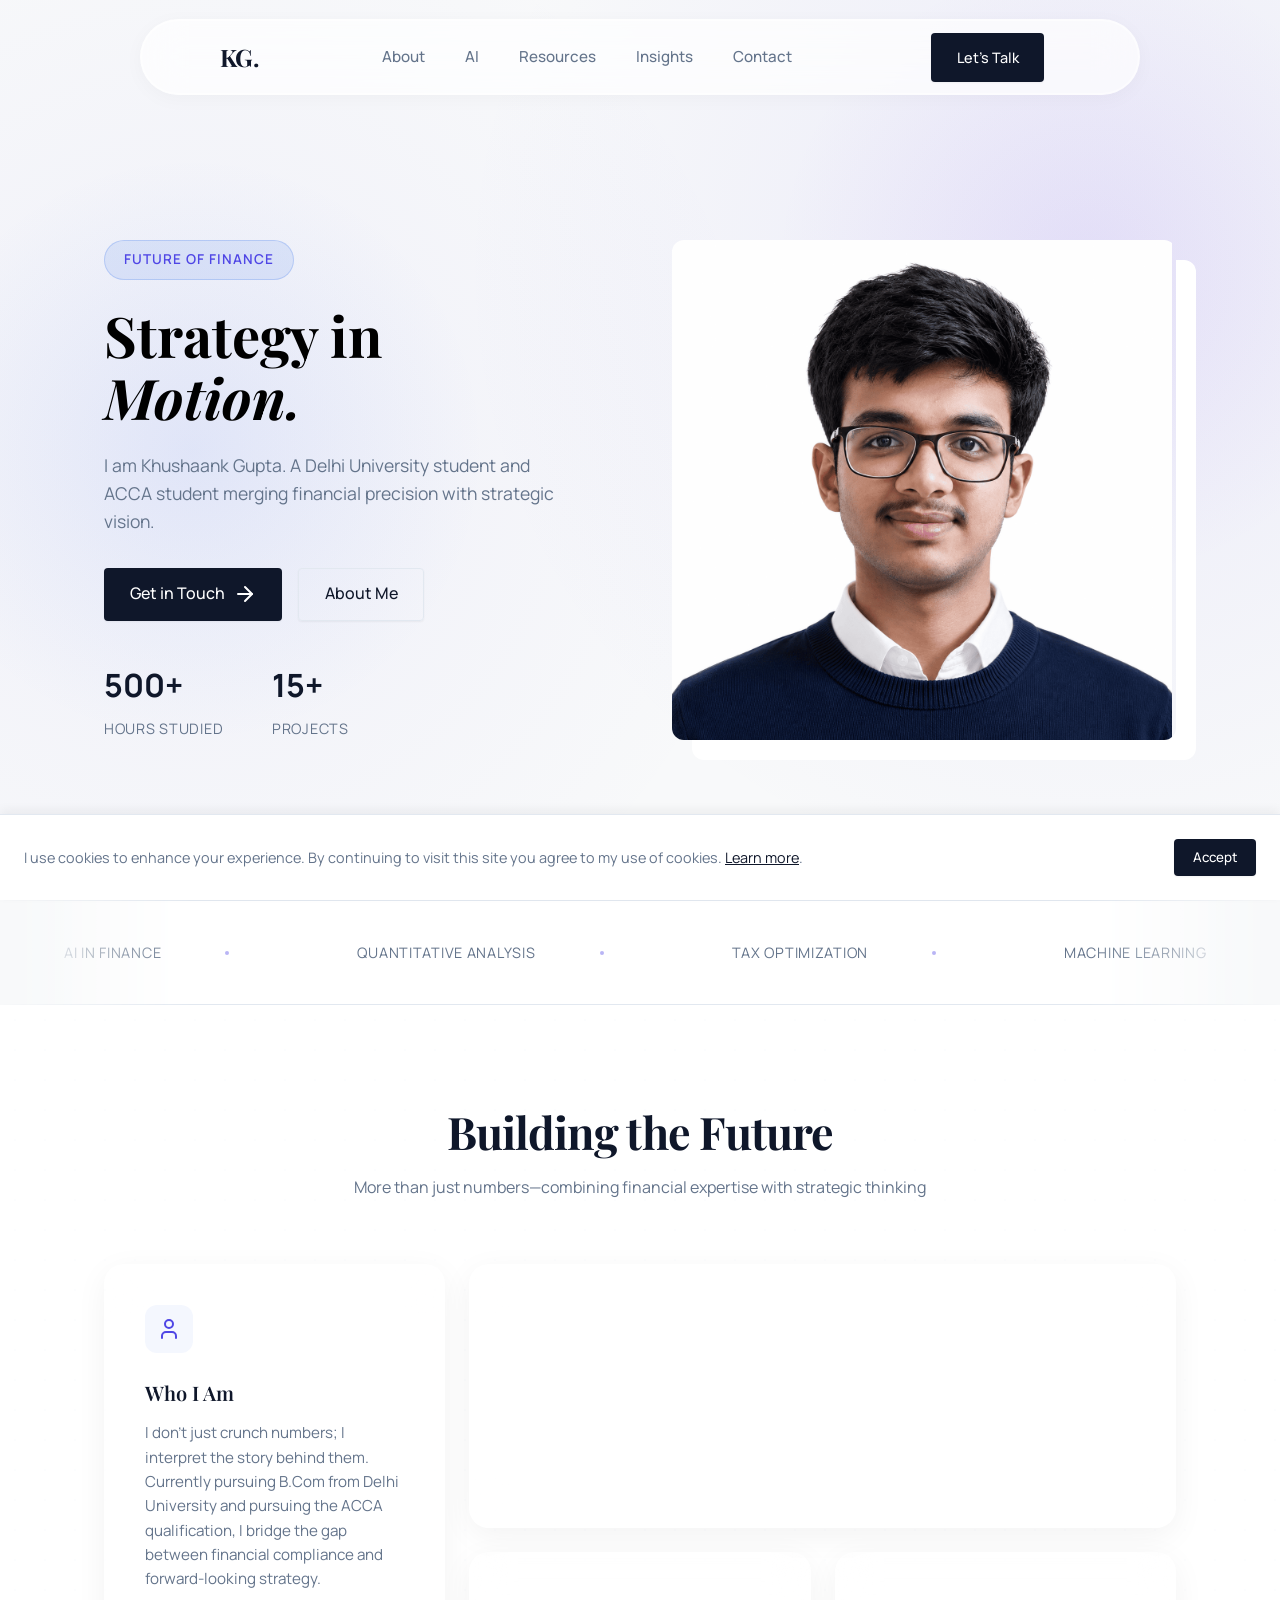
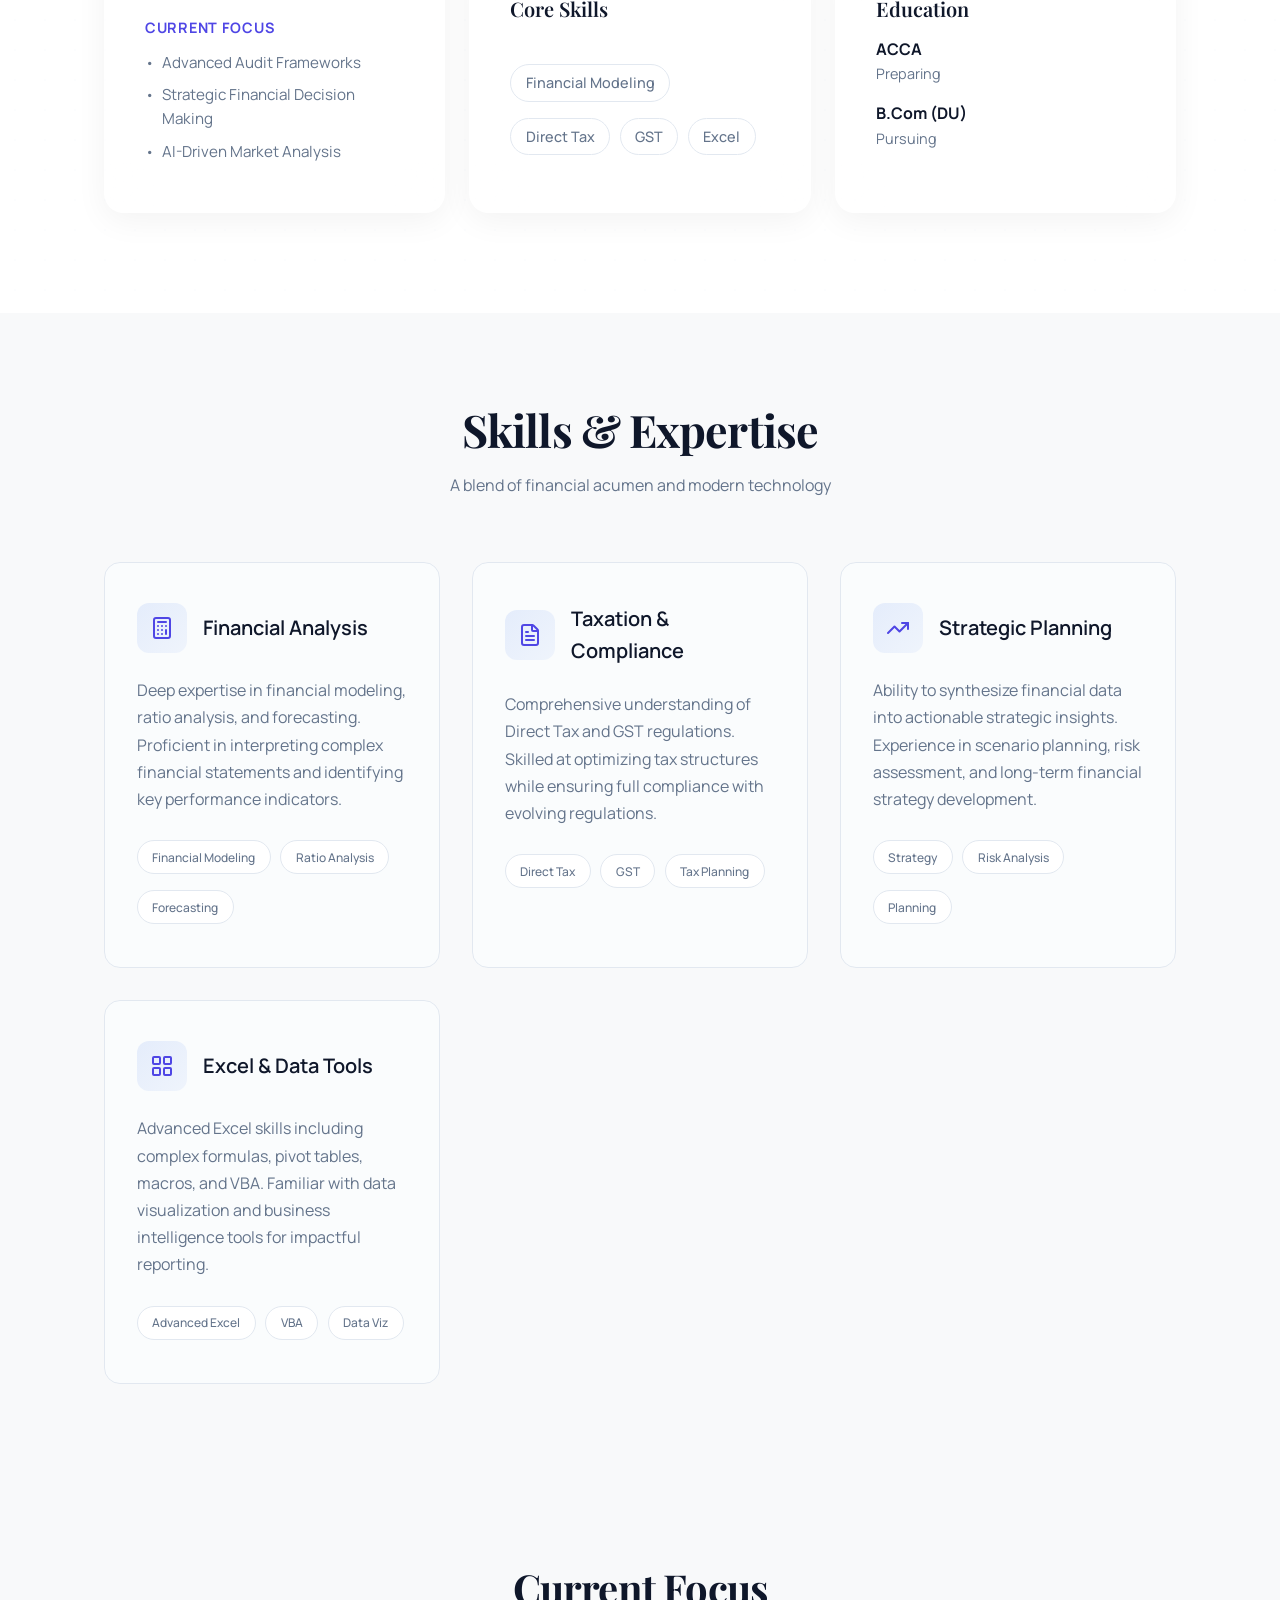
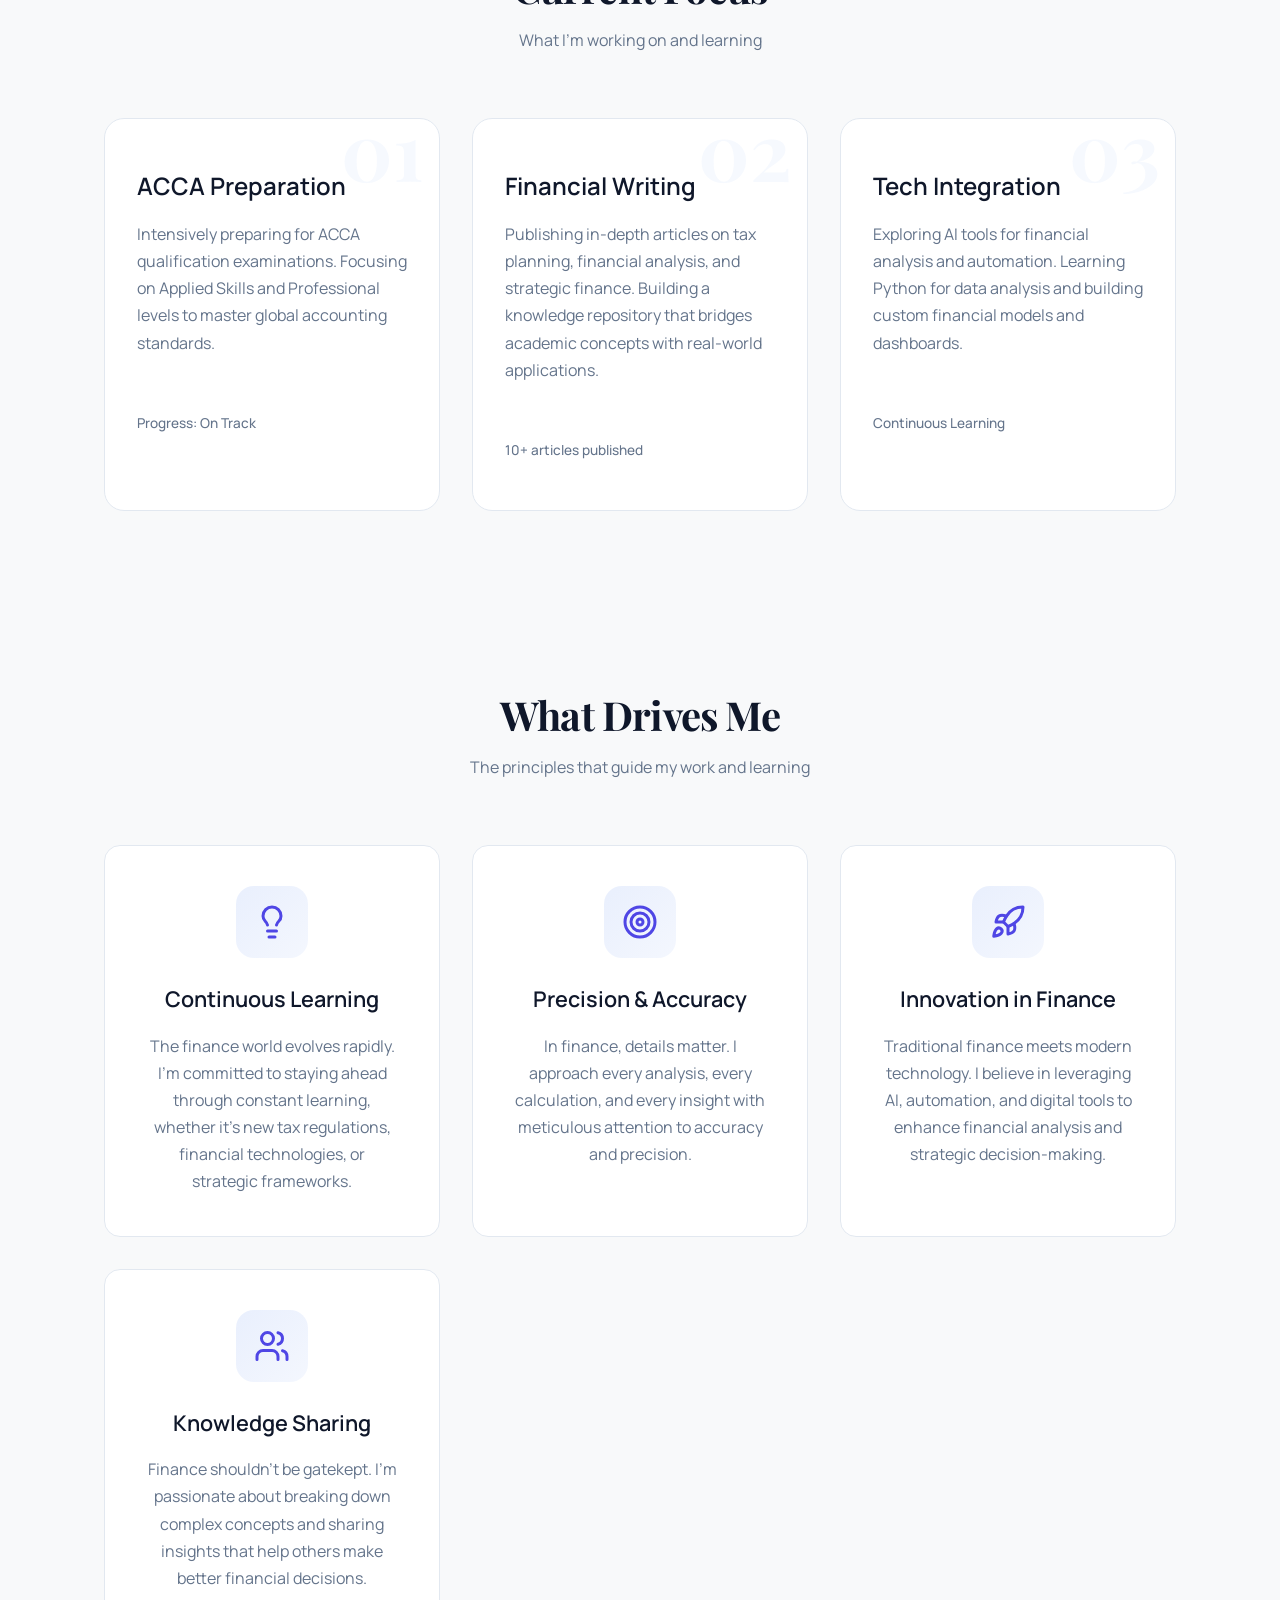
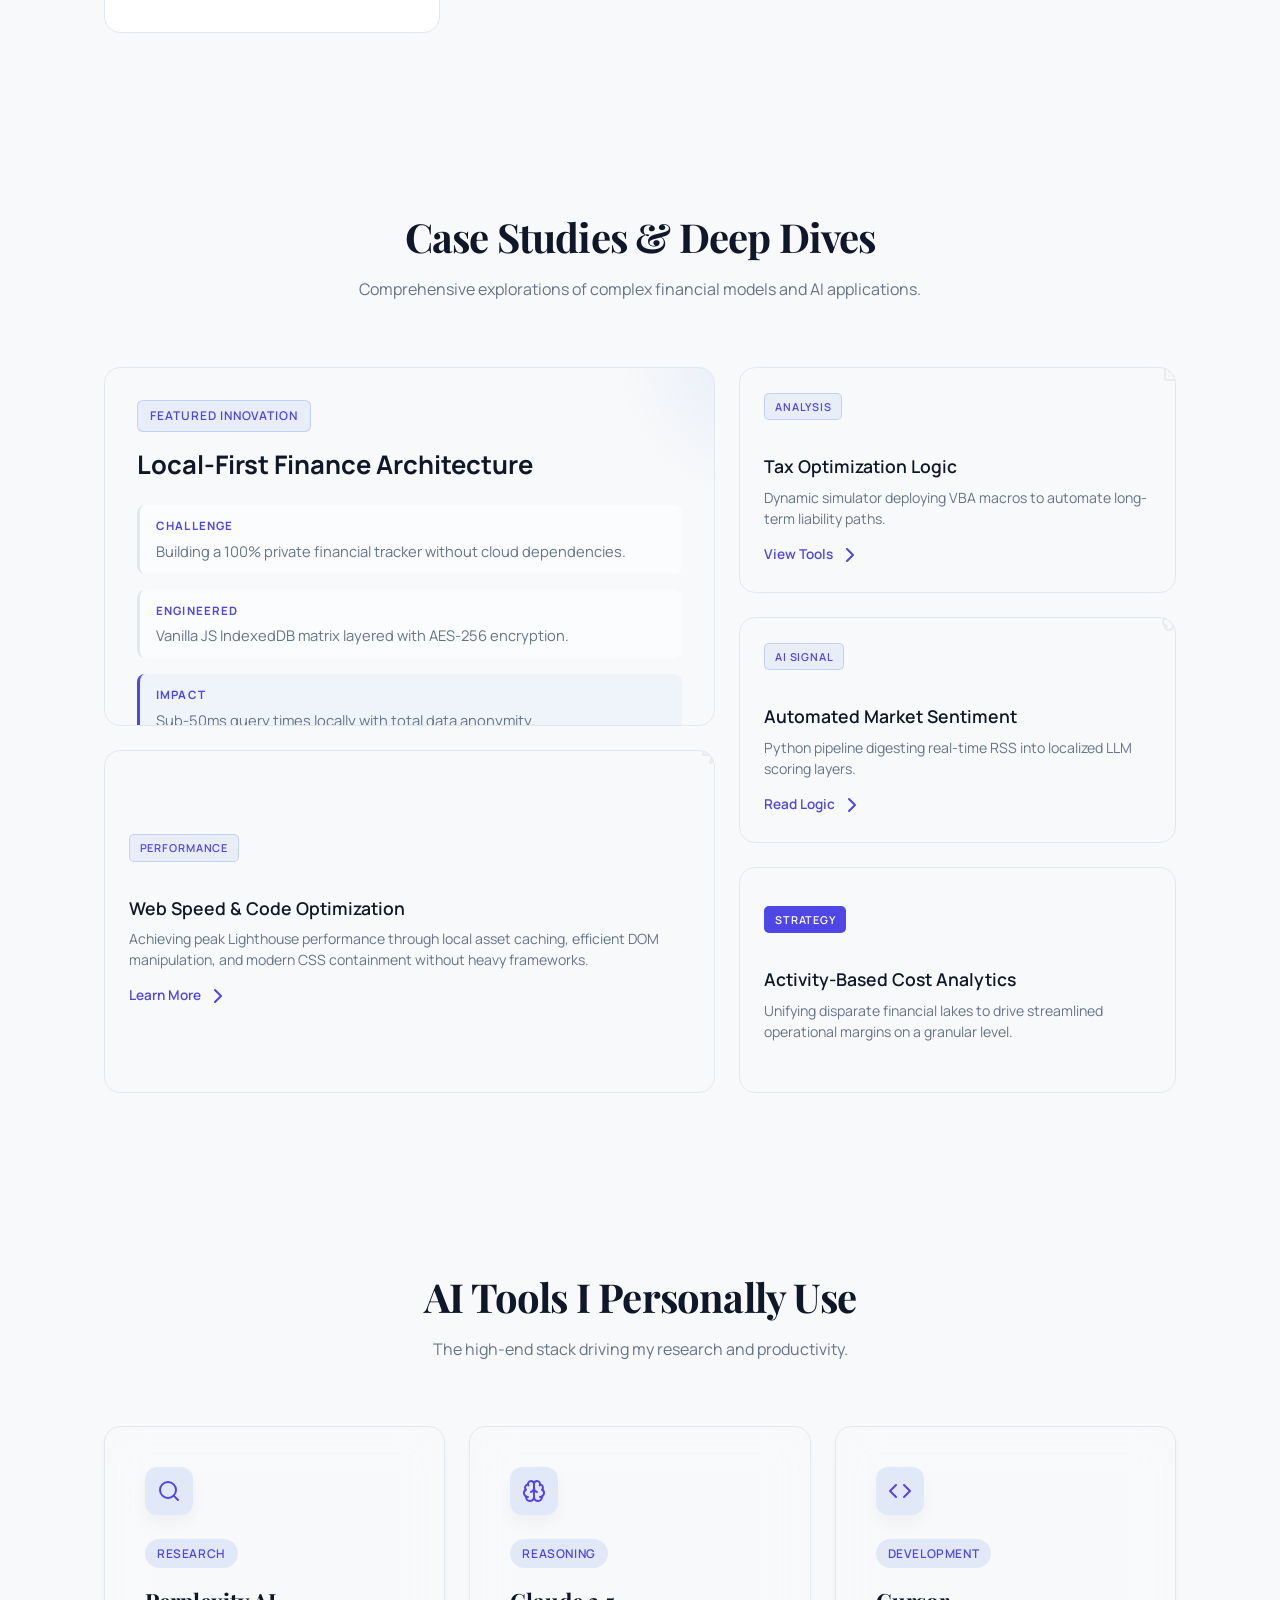
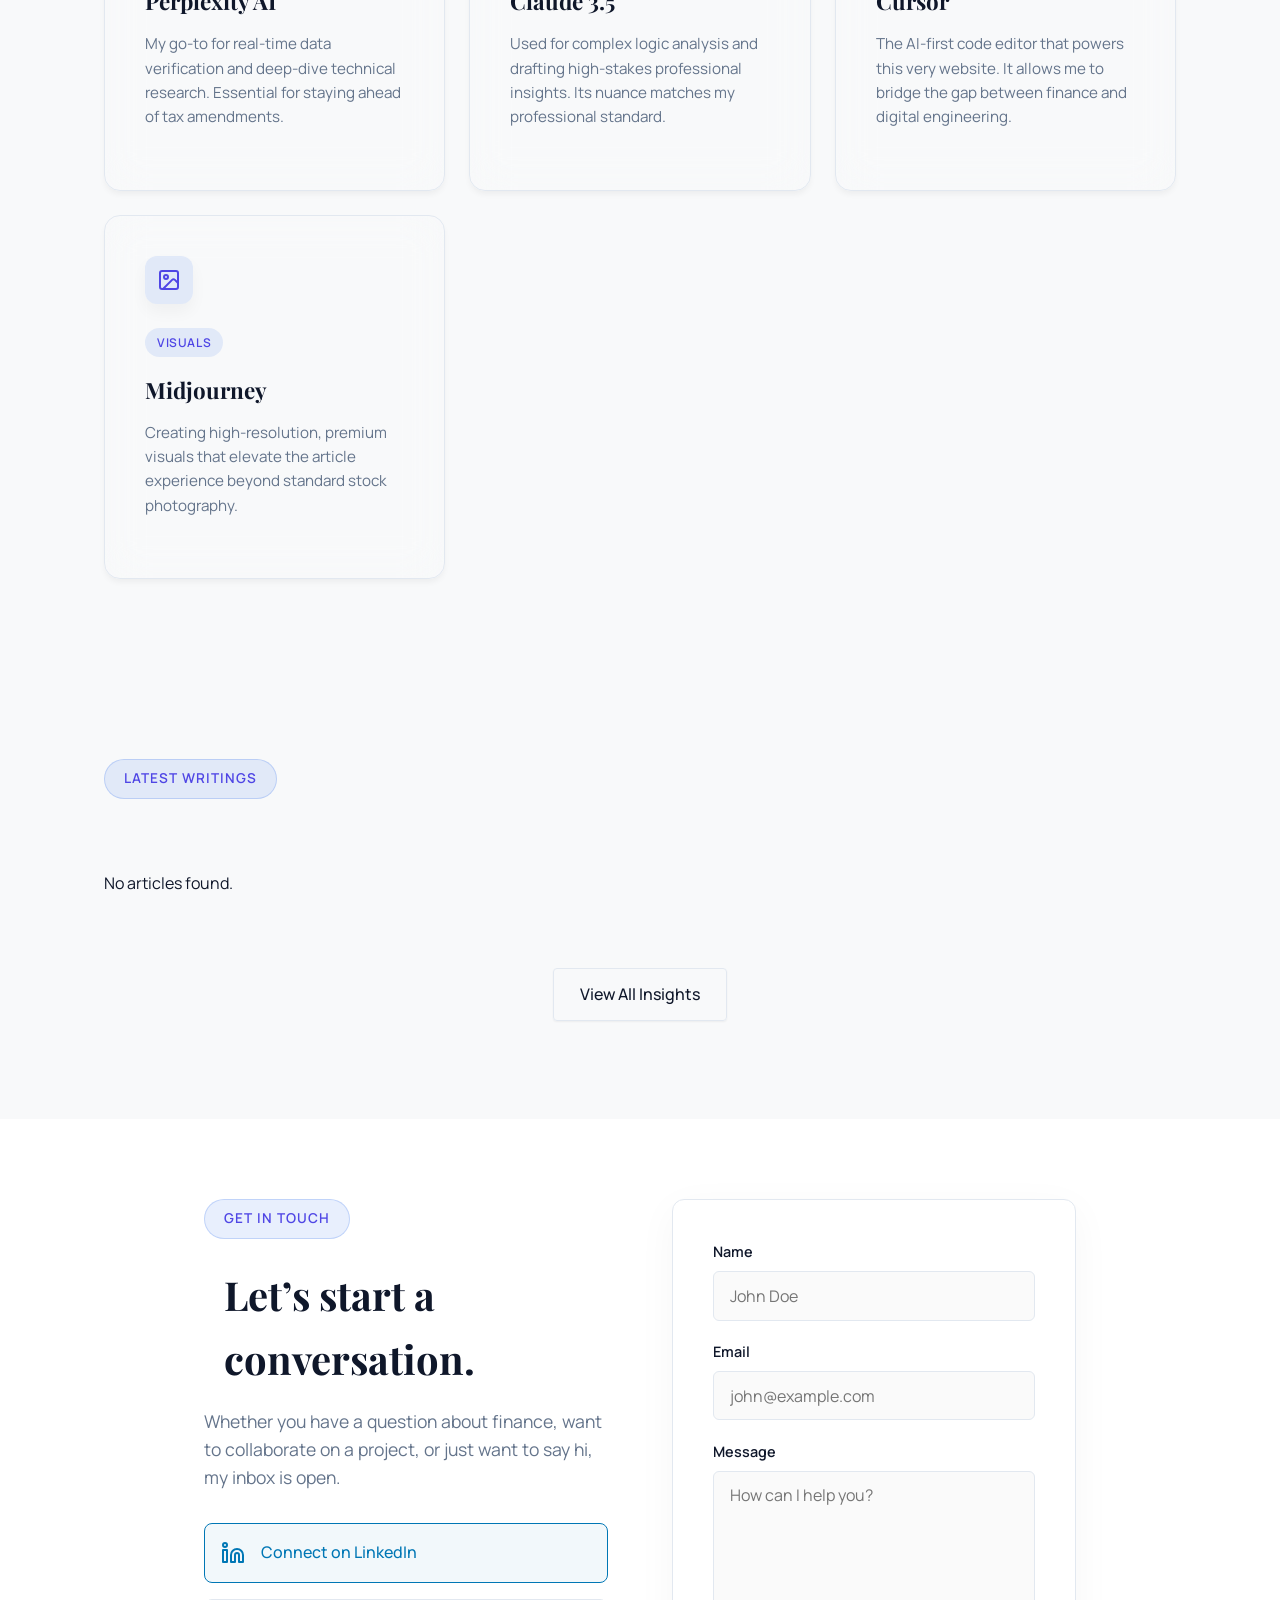
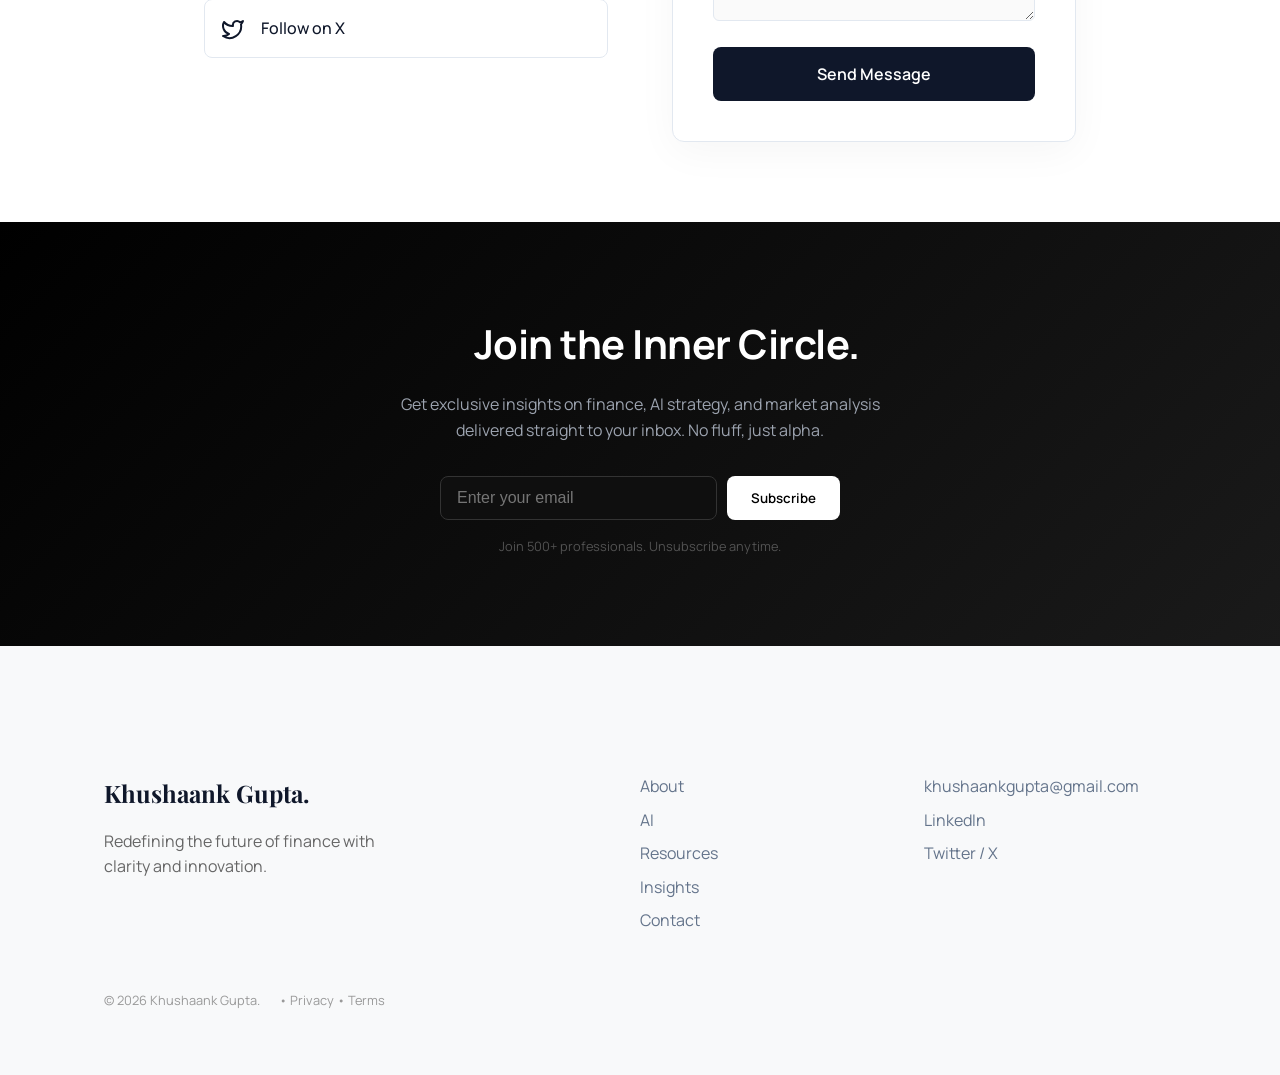
==== index.html @ 4f3d9cc6 "First commit" ====
<!doctype html>
<html lang="en">
  <head>
    <meta charset="UTF-8" />
    <meta name="viewport" content="width=device-width, initial-scale=1.0" />
    <title>Khushaank Gupta — AI, Strategy &amp; Finance</title>
    <link rel="icon" type="image/png" href="/assets/images/favicon.webp" />
    <link rel="apple-touch-icon" href="/assets/images/favicon.webp" />
    <link rel="manifest" href="/manifest.json" />
    <meta name="theme-color" content="#ffffff" />
    <link rel="dns-prefetch" href="https://fonts.googleapis.com" />
    <link rel="dns-prefetch" href="https://fonts.gstatic.com" />
    <link rel="author" href="/humans.txt" />
    <link rel="search" type="application/opensearchdescription+xml" title="Khushaank Gupta" href="/opensearch.xml" />
    <meta
      name="description"
      content="Khushaank Gupta's Portfolio: Merging ACCA expertise with AI &amp; Data Science."
    />
    <meta
      name="keywords"
      content="Khushaank Gupta, ACCA Student, AI in Finance, Python for Finance, Financial Modeling, Quantitative Analysis, Strat Finance"
    />
    <meta name="author" content="Khushaank Gupta" />
    <link rel="canonical" href="https://khushaankgupta.qzz.io/" />
    <link
      rel="alternate"
      type="application/rss+xml"
      title="Khushaank's Pulse - RSS Feed"
      href="https://khushaankgupta.qzz.io/rss.xml"
    />
    <meta name="p:domain_verify" content="6c1418b63fa0224a158dd0edce0d7faf"/>
    <meta property="og:type" content="website" />
    <meta property="og:url" content="https://khushaankgupta.qzz.io/" />
    <meta
      property="og:title"
      content="Khushaank Gupta — AI, Strategy &amp; Finance"
    />
    <meta
      property="og:description"
      content="Khushaank Gupta's Portfolio: Merging ACCA expertise with AI &amp; Data Science."
    />
    <meta
      property="og:image"
      content="https://khushaankgupta.qzz.io/assets/images/hero.webp"
    />
    <meta property="og:site_name" content="Khushaank Gupta" />
    <meta property="og:locale" content="en_US" />

    <meta name="twitter:card" content="summary_large_image" />
    <meta name="twitter:site" content="@Khushaankgupta" />
    <meta name="twitter:creator" content="@Khushaankgupta" />
    <meta name="twitter:url" content="https://khushaankgupta.qzz.io/" />
    <meta
      name="twitter:title"
      content="Khushaank Gupta — AI, Strategy &amp; Finance"
    />
    <meta
      name="twitter:description"
      content="Khushaank Gupta's Portfolio: Merging ACCA expertise with AI &amp; Data Science."
    />
    <meta
      name="twitter:image"
      content="https://khushaankgupta.qzz.io/assets/images/hero.webp"
    />

    <link rel="preconnect" href="https://fonts.googleapis.com" />
    <link rel="preconnect" href="https://fonts.gstatic.com" crossorigin="" />
    <link
      href="https://fonts.googleapis.com/css2?family=Manrope:wght@400;500;600&amp;family=Playfair+Display:ital,wght@0,600;1,600&amp;display=swap"
      rel="stylesheet"
    />
    <link rel="stylesheet" href="assets/css/style.css?v=5" />
    <script src="/assets/js/lucide.min.js" defer></script>
    <script src="/assets/js/supabase.min.js" defer></script>
    <script type="application/ld+json">
      [
        {
          "@context": "https://schema.org",
          "@type": "WebSite",
          "name": "Khushaank Gupta Portfolio",
          "url": "https://khushaankgupta.qzz.io/",
          "potentialAction": {
            "@type": "SearchAction",
            "target": "https://khushaankgupta.qzz.io/blog?q={search_term_string}",
            "query-input": "required name=search_term_string"
          }
        },
        {
          "@context": "https://schema.org",
          "@type": "Person",
          "name": "Khushaank Gupta",
          "url": "https://khushaankgupta.qzz.io",
          "image": "https://khushaankgupta.qzz.io/assets/images/hero.webp",
          "jobTitle": "ACCA Student & Finance Student",
          "alumniOf": {
            "@type": "CollegeOrUniversity",
            "name": "Delhi University"
          },
          "description": "A Delhi University student and ACCA student merging financial precision with strategic vision.",
          "email": "khushaankgupta@gmail.com",
          "sameAs": [
            "https://www.linkedin.com/in/khushaank",
            "https://x.com/Khushaankgupta"
          ],
          "knowsAbout": [
            "Finance",
            "Accounting",
            "Artificial Intelligence",
            "Strategic Planning",
            "Data Analysis",
            "Taxation"
          ]
        }
      ]
    </script>
    <script type="application/ld+json">
      {
        "@context": "https://schema.org",
        "@type": "SiteNavigationElement",
        "name": ["About", "AI & Quantitative Finance", "Resources", "Insights", "Contact"],
        "url": [
          "https://khushaankgupta.qzz.io/#about",
          "https://khushaankgupta.qzz.io/ai",
          "https://khushaankgupta.qzz.io/resources",
          "https://khushaankgupta.qzz.io/blog",
          "https://khushaankgupta.qzz.io/contact"
        ]
      }
    </script>

    <meta name="robots" content="index, follow, max-image-preview:large, max-snippet:-1, max-video-preview:-1" />
  </head>
  <body>
    <div class="preloader" aria-hidden="true">
      <div class="loader-bar"></div>
    </div>
    <header class="navbar" role="banner">
      <div class="container nav-container">
        <a href="/" class="brand">KG.</a>
        <nav>
          <ul class="nav-links">
            <li><a href="#about" class="nav-link" aria-current="page">About</a></li>
            <li><a href="/ai" class="nav-link">AI</a></li>
            <li><a href="/resources" class="nav-link">Resources</a></li>
            <li><a href="/blog" class="nav-link">Insights</a></li>
            <li><a href="/contact" class="nav-link">Contact</a></li>
          </ul>
        </nav>
        <div class="nav-cta-wrapper">
          <a href="/contact" class="btn nav-cta-btn">Let's Talk</a>
        </div>
        <div class="row mobile-toggle">
          <input type="checkbox" id="hamburger" aria-label="Toggle Navigation Menu" />
          <label for="hamburger" class="hamburger" aria-hidden="true">
            <span class="line"></span>
            <span class="line"></span>
            <span class="line"></span>
          </label>
        </div>
      </div>
    </header>

    <div class="mobile-menu">
      <a href="#about" class="mobile-link">About</a>
      <a href="/ai" class="mobile-link">AI</a>

      <a href="/resources" class="mobile-link">Resources</a>
      <a href="/blog" class="mobile-link">Insights</a>
      <a href="/contact" class="mobile-link">Contact</a>
      <a href="/contact" class="btn mobile-cta">Let's Talk</a>
    </div>

    <main id="main-content" role="main">
      <section class="hero container">
        <div class="hero-grid">
          <div class="hero-content fade-in">
            <span class="badge">Future of Finance</span>
            <h1>Strategy in <br /><em>Motion.</em></h1>
            <p>
              I am Khushaank Gupta. A Delhi University student and ACCA student
              merging financial precision with strategic vision.
            </p>
            <div class="hero-actions">
              <a href="#new-contact" class="btn"
                >Get in Touch <i data-lucide="arrow-right" size="16"></i
              ></a>
              <a href="#about" class="btn btn-outline">About Me</a>
            </div>

            <div class="ai-stats-bar ai-hero-stats">
              <div class="ai-stat">
                <strong>500+</strong>
                <span>Hours Studied</span>
              </div>
              <div class="ai-stat">
                <strong>15+</strong>
                <span>Projects</span>
              </div>
            </div>
          </div>
          <div class="hero-img-box fade-in">
            <img
              src="assets/images/hero.webp"
              alt="Khushaank Gupta - Financial Analyst and ACCA Student"
              width="500"
              fetchpriority="high"
            />
          </div>
        </div>
      </section>

      <div class="marquee-wrapper">
        <div class="marquee-content">
          <span class="marquee-item">AI IN FINANCE</span>
          <span class="marquee-item">QUANTITATIVE ANALYSIS</span>
          <span class="marquee-item">TAX OPTIMIZATION</span>
          <span class="marquee-item">MACHINE LEARNING</span>
          <span class="marquee-item">STRATEGIC AUDIT</span>
          <span class="marquee-item">PREDICTIVE MODELING</span>
          <span class="marquee-item">FINANCIAL AUTOMATION</span>
          <span class="marquee-item">ALGORITHMIC TRADING</span>
          <span class="marquee-item">NEURAL NETWORKS</span>
          <span class="marquee-item">BUSINESS INTELLIGENCE</span>
          <span class="marquee-item">DERIVATIVES TRADING</span>
          <span class="marquee-item">CORPORATE GOVERNANCE</span>

          <span class="marquee-item">AI IN FINANCE</span>
          <span class="marquee-item">QUANTITATIVE ANALYSIS</span>
          <span class="marquee-item">TAX OPTIMIZATION</span>
          <span class="marquee-item">MACHINE LEARNING</span>
          <span class="marquee-item">STRATEGIC AUDIT</span>
          <span class="marquee-item">PREDICTIVE MODELING</span>
          <span class="marquee-item">FINANCIAL AUTOMATION</span>
          <span class="marquee-item">ALGORITHMIC TRADING</span>
          <span class="marquee-item">NEURAL NETWORKS</span>
          <span class="marquee-item">BUSINESS INTELLIGENCE</span>
          <span class="marquee-item">DERIVATIVES TRADING</span>
          <span class="marquee-item">CORPORATE GOVERNANCE</span>
        </div>
      </div>

      <section id="about" class="section-padding grid-section">
        <div class="container">
          <header class="section-header">
            <h2 class="section-title center-title">Building the Future</h2>
            <p class="section-subtitle">
              More than just numbers—combining financial expertise with
              strategic thinking
            </p>
          </header>

          <div class="bento-grid">
            <div class="bento-card tall fade-in">
              <div class="bento-icon"><i data-lucide="user"></i></div>
              <h3>Who I Am</h3>
              <div class="bento-content">
                <p>
                  I don't just crunch numbers; I interpret the story behind
                  them. Currently pursuing B.Com from Delhi University and
                  pursuing the ACCA qualification, I bridge the gap
                  between financial compliance and forward-looking strategy.
                </p>
                <div class="bento-focus">
                  <h4 class="bento-focus-title">Current Focus</h4>
                  <ul class="bento-focus-list">
                    <li class="bento-focus-item">
                      <span class="bento-focus-bullet">•</span>
                      Advanced Audit Frameworks
                    </li>
                    <li class="bento-focus-item">
                      <span class="bento-focus-bullet">•</span>
                      Strategic Financial Decision Making
                    </li>
                    <li class="bento-focus-item">
                      <span class="bento-focus-bullet">•</span>
                      AI-Driven Market Analysis
                    </li>
                  </ul>
                </div>
              </div>
            </div>

            <div class="bento-card wide video-card fade-in">
              <iframe
                width="100%"
                height="100%"
                src="https://www.youtube-nocookie.com/embed/rknci1EPus8?si=QKhI5XzGSlrRk8vS&dnt=1"
                title="Khushaank Gupta - Professional Introduction and Vision"
                frameborder="0"
                allow="
                  accelerometer;
                  autoplay;
                  clipboard-write;
                  encrypted-media;
                  gyroscope;
                  picture-in-picture;
                  web-share;
                "
                referrerpolicy="strict-origin-when-cross-origin"
                loading="lazy"
                allowfullscreen=""
                class="video-iframe"
              ></iframe>
            </div>

            <div class="bento-card fade-in">
              <h3>Core Skills</h3>
              <div class="skill-tags">
                <span class="skill-tag">Financial Modeling</span>
                <span class="skill-tag">Direct Tax</span>
                <span class="skill-tag">GST</span>
                <span class="skill-tag">Excel</span>
              </div>
            </div>

            <div class="bento-card fade-in">
              <h3>Education</h3>
              <div class="education-block">
                <strong>ACCA</strong>
                <div class="education-status">Preparing</div>
              </div>
              <div>
                <strong>B.Com (DU)</strong>
                <div class="education-status">Pursuing</div>
              </div>
            </div>
          </div>
        </div>
      </section>

      <section class="section-padding container">
        <header class="section-header">
          <h2 class="section-title center-title">Skills &amp; Expertise</h2>
          <p class="section-subtitle">
            A blend of financial acumen and modern technology
          </p>
        </header>

        <div class="skills-grid">
          <div class="skill-card fade-in">
            <div class="skill-card-header">
              <div class="skill-icon">
                <i data-lucide="calculator"></i>
              </div>
              <h3>Financial Analysis</h3>
            </div>
            <p>
              Deep expertise in financial modeling, ratio analysis, and
              forecasting. Proficient in interpreting complex financial
              statements and identifying key performance indicators.
            </p>
            <div class="skill-tags">
              <span class="skill-tag">Financial Modeling</span>
              <span class="skill-tag">Ratio Analysis</span>
              <span class="skill-tag">Forecasting</span>
            </div>
          </div>

          <div class="skill-card fade-in">
            <div class="skill-card-header">
              <div class="skill-icon">
                <i data-lucide="file-text"></i>
              </div>
              <h3>Taxation &amp; Compliance</h3>
            </div>
            <p>
              Comprehensive understanding of Direct Tax and GST regulations.
              Skilled at optimizing tax structures while ensuring full
              compliance with evolving regulations.
            </p>
            <div class="skill-tags">
              <span class="skill-tag">Direct Tax</span>
              <span class="skill-tag">GST</span>
              <span class="skill-tag">Tax Planning</span>
            </div>
          </div>

          <div class="skill-card fade-in">
            <div class="skill-card-header">
              <div class="skill-icon">
                <i data-lucide="trending-up"></i>
              </div>
              <h3>Strategic Planning</h3>
            </div>
            <p>
              Ability to synthesize financial data into actionable strategic
              insights. Experience in scenario planning, risk assessment, and
              long-term financial strategy development.
            </p>
            <div class="skill-tags">
              <span class="skill-tag">Strategy</span>
              <span class="skill-tag">Risk Analysis</span>
              <span class="skill-tag">Planning</span>
            </div>
          </div>

          <div class="skill-card fade-in">
            <div class="skill-card-header">
              <div class="skill-icon">
                <i data-lucide="layout-grid"></i>
              </div>
              <h3>Excel &amp; Data Tools</h3>
            </div>
            <p>
              Advanced Excel skills including complex formulas, pivot tables,
              macros, and VBA. Familiar with data visualization and business
              intelligence tools for impactful reporting.
            </p>
            <div class="skill-tags">
              <span class="skill-tag">Advanced Excel</span>
              <span class="skill-tag">VBA</span>
              <span class="skill-tag">Data Viz</span>
            </div>
          </div>
        </div>
      </section>

      <section class="section-padding">
        <div class="container">
          <div class="theme-center-margin-1">
            <h2 class="section-title theme-margin-2">Current Focus</h2>
            <p class="theme-w-muted-3">What I'm working on and learning</p>
          </div>

          <div class="focus-grid">
            <div class="focus-card fade-in">
              <div class="focus-number">01</div>
              <h3>ACCA Preparation</h3>
              <p>
                Intensively preparing for ACCA qualification examinations. Focusing
                on Applied Skills and Professional levels to master global
                accounting standards.
              </p>
              <div class="progress-bar">
                <div class="progress-fill theme-w-4"></div>
              </div>
              <span class="progress-label">Progress: On Track</span>
            </div>

            <div class="focus-card fade-in">
              <div class="focus-number">02</div>
              <h3>Financial Writing</h3>
              <p>
                Publishing in-depth articles on tax planning, financial
                analysis, and strategic finance. Building a knowledge repository
                that bridges academic concepts with real-world applications.
              </p>
              <div class="progress-bar">
                <div class="progress-fill theme-w-5"></div>
              </div>
              <span class="progress-label">10+ articles published</span>
            </div>

            <div class="focus-card fade-in">
              <div class="focus-number">03</div>
              <h3>Tech Integration</h3>
              <p>
                Exploring AI tools for financial analysis and automation.
                Learning Python for data analysis and building custom financial
                models and dashboards.
              </p>
              <div class="progress-bar">
                <div class="progress-fill theme-w-6"></div>
              </div>
              <span class="progress-label">Continuous Learning</span>
            </div>
          </div>
        </div>
      </section>

      <section class="section-padding">
        <div class="container">
          <div class="theme-center-margin-1">
            <h2 class="section-title theme-margin-2">What Drives Me</h2>
            <p class="theme-w-muted-7">
              The principles that guide my work and learning
            </p>
          </div>

          <div class="values-grid">
            <div class="value-card fade-in">
              <div class="value-icon-wrapper">
                <i data-lucide="lightbulb"></i>
              </div>
              <h3>Continuous Learning</h3>
              <p>
                The finance world evolves rapidly. I'm committed to staying
                ahead through constant learning, whether it's new tax
                regulations, financial technologies, or strategic frameworks.
              </p>
            </div>

            <div class="value-card fade-in">
              <div class="value-icon-wrapper">
                <i data-lucide="target"></i>
              </div>
              <h3>Precision &amp; Accuracy</h3>
              <p>
                In finance, details matter. I approach every analysis, every
                calculation, and every insight with meticulous attention to
                accuracy and precision.
              </p>
            </div>

            <div class="value-card fade-in">
              <div class="value-icon-wrapper">
                <i data-lucide="rocket"></i>
              </div>
              <h3>Innovation in Finance</h3>
              <p>
                Traditional finance meets modern technology. I believe in
                leveraging AI, automation, and digital tools to enhance
                financial analysis and strategic decision-making.
              </p>
            </div>

            <div class="value-card fade-in">
              <div class="value-icon-wrapper">
                <i data-lucide="users"></i>
              </div>
              <h3>Knowledge Sharing</h3>
              <p>
                Finance shouldn't be gatekept. I'm passionate about breaking
                down complex concepts and sharing insights that help others make
                better financial decisions.
              </p>
            </div>
          </div>
        </div>
      </section>

      <section class="section-padding container">
        <div class="fade-in theme-center-margin-1">
          <h2 class="section-title theme-margin-8">
            Case Studies &amp; Deep Dives
          </h2>
          <p class="theme-muted-9">
            Comprehensive explorations of complex financial models and AI
            applications.
          </p>
        </div>

        <div class="innovation-showcase-grid">
          <div class="feature-column">
            <div class="showcase-card feature">
              <div class="showcase-glow"></div>
              <div class="showcase-content">
                <span class="badge showcase-badge">Featured Innovation</span>
                <h3 class="showcase-title">Local-First Finance Architecture</h3>
                <div class="showcase-details">
                  <div class="detail-row">
                    <span class="detail-label">Challenge</span>
                    <p>
                      Building a 100% private financial tracker without cloud
                      dependencies.
                    </p>
                  </div>
                  <div class="detail-row">
                    <span class="detail-label">Engineered</span>
                    <p>
                      Vanilla JS IndexedDB matrix layered with AES-256
                      encryption.
                    </p>
                  </div>
                  <div class="detail-row highlight">
                    <span class="detail-label">Impact</span>
                    <p>
                      Sub-50ms query times locally with total data anonymity.
                    </p>
                  </div>
                </div>
                <a
                  href="https://github.com/khushaank"
                  class="btn btn-showcase"
                  target="_blank"
                  rel="noopener noreferrer"
                >
                  Explore Architecture <i data-lucide="arrow-right"></i>
                </a>
              </div>
            </div>

            <div class="showcase-card secondary">
              <div class="showcase-bg icon-bg">
                <i data-lucide="zap"></i>
              </div>
              <div class="showcase-content">
                <span class="badge compact">Performance</span>
                <h4>Web Speed &amp; Code Optimization</h4>
                <p class="showcase-desc">
                  Achieving peak Lighthouse performance through local asset
                  caching, efficient DOM manipulation, and modern CSS
                  containment without heavy frameworks.
                </p>
                <a href="#about" class="link-arrow"
                  >Learn More <i data-lucide="chevron-right"></i
                ></a>
              </div>
            </div>
          </div>

          <div class="showcase-column">
            <div class="showcase-card secondary">
              <div class="showcase-bg icon-bg">
                <i data-lucide="calculator"></i>
              </div>
              <div class="showcase-content">
                <span class="badge compact">Analysis</span>
                <h4>Tax Optimization Logic</h4>
                <p class="showcase-desc">
                  Dynamic simulator deploying VBA macros to automate long-term
                  liability paths.
                </p>
                <a href="/resources" class="link-arrow"
                  >View Tools <i data-lucide="chevron-right"></i
                ></a>
              </div>
            </div>

            <div class="showcase-card secondary">
              <div class="showcase-bg icon-bg">
                <i data-lucide="brain-circuit"></i>
              </div>
              <div class="showcase-content">
                <span class="badge compact">AI Signal</span>
                <h4>Automated Market Sentiment</h4>
                <p class="showcase-desc">
                  Python pipeline digesting real-time RSS into localized LLM
                  scoring layers.
                </p>
                <a href="/ai" class="link-arrow"
                  >Read Logic <i data-lucide="chevron-right"></i
                ></a>
              </div>
            </div>

            <div class="showcase-card secondary highlight-bg">
              <div class="showcase-content">
                <span class="badge compact solid">Strategy</span>
                <h4>Activity-Based Cost Analytics</h4>
                <p class="showcase-desc">
                  Unifying disparate financial lakes to drive streamlined
                  operational margins on a granular level.
                </p>
              </div>
            </div>
          </div>
        </div>
      </section>

      <section class="section-padding container">
        <div class="fade-in theme-center-margin-1">
          <h2 class="section-title theme-margin-8">
            AI Tools I Personally Use
          </h2>
          <p class="theme-muted-9">
            The high-end stack driving my research and productivity.
          </p>
        </div>

        <div class="bento-toolkit">
          <div class="ai-card fade-in">
            <div class="ai-icon"><i data-lucide="search"></i></div>
            <span class="ai-badge">Research</span>
            <h3>Perplexity AI</h3>
            <p>
              My go-to for real-time data verification and deep-dive technical
              research. Essential for staying ahead of tax amendments.
            </p>
          </div>

          <div class="ai-card fade-in">
            <div class="ai-icon"><i data-lucide="brain"></i></div>
            <span class="ai-badge">Reasoning</span>
            <h3>Claude 3.5</h3>
            <p>
              Used for complex logic analysis and drafting high-stakes
              professional insights. Its nuance matches my professional
              standard.
            </p>
          </div>

          <div class="ai-card fade-in">
            <div class="ai-icon"><i data-lucide="code"></i></div>
            <span class="ai-badge">Development</span>
            <h3>Cursor</h3>
            <p>
              The AI-first code editor that powers this very website. It allows
              me to bridge the gap between finance and digital engineering.
            </p>
          </div>

          <div class="ai-card fade-in">
            <div class="ai-icon"><i data-lucide="image"></i></div>
            <span class="ai-badge">Visuals</span>
            <h3>Midjourney</h3>
            <p>
              Creating high-resolution, premium visuals that elevate the article
              experience beyond standard stock photography.
            </p>
          </div>
        </div>
      </section>

      <section class="section-padding container">
        <div class="insights-header">
          <div>
            <span class="badge">Latest Writings</span>
          </div>
        </div>

        <div class="bento-grid blog-grid" id="latest-posts-grid">
          <div class="skeleton-card">
            <div class="skeleton-image"></div>
            <div class="skeleton-content">
              <div class="skeleton-date"></div>
              <div class="skeleton-title"></div>
              <div class="skeleton-excerpt"></div>
              <div class="skeleton-excerpt"></div>
              <div class="skeleton-excerpt"></div>
              <div class="skeleton-button"></div>
            </div>
          </div>
          <div class="skeleton-card">
            <div class="skeleton-image"></div>
            <div class="skeleton-content">
              <div class="skeleton-date"></div>
              <div class="skeleton-title"></div>
              <div class="skeleton-excerpt"></div>
              <div class="skeleton-excerpt"></div>
              <div class="skeleton-excerpt"></div>
              <div class="skeleton-button"></div>
            </div>
          </div>
          <div class="skeleton-card">
            <div class="skeleton-image"></div>
            <div class="skeleton-content">
              <div class="skeleton-date"></div>
              <div class="skeleton-title"></div>
              <div class="skeleton-excerpt"></div>
              <div class="skeleton-excerpt"></div>
              <div class="skeleton-excerpt"></div>
              <div class="skeleton-button"></div>
            </div>
          </div>
        </div>

        <div class="theme-center-margin-22">
          <a href="/blog" class="btn btn-outline insights-cta theme-23"
            >View All Insights</a
          >
        </div>
      </section>

      <section id="new-contact" class="section-padding contact-form-section">
        <div class="container contact-grid">
          <div class="contact-hero fade-in">
            <span class="badge">Get in touch</span>
            <h2>Let’s start a conversation.</h2>
            <p>
              Whether you have a question about finance, want to collaborate on
              a project, or just want to say hi, my inbox is open.
            </p>

            <div class="contact-socials">
              <a
                href="https://www.linkedin.com/in/khushaank"
                target="_blank"
                class="social-item linkedin"
                rel="noopener noreferrer"
              >
                <i data-lucide="linkedin"></i> Connect on LinkedIn
              </a>
              <a
                href="https://x.com/Khushaankgupta"
                target="_blank"
                class="social-item"
                rel="noopener noreferrer"
              >
                <i data-lucide="twitter"></i> Follow on X
              </a>
            </div>
          </div>

          <div class="contact-form-card fade-in">
            <form action="https://api.web3forms.com/submit" method="POST">
              <input
                type="hidden"
                name="access_key"
                value="2f7cb3b2-b373-4bc4-8129-56c2f9213f2e"
              />
              <div class="form-group">
                <label class="form-label">Name</label>
                <input
                  type="text"
                  name="name"
                  class="form-control"
                  required=""
                  placeholder="John Doe"
                />
              </div>
              <div class="form-group">
                <label class="form-label">Email</label>
                <input
                  type="email"
                  name="email"
                  class="form-control"
                  required=""
                  placeholder="john@example.com"
                />
              </div>
              <div class="form-group">
                <label class="form-label">Message</label>
                <textarea
                  name="message"
                  class="form-control"
                  required=""
                  placeholder="How can I help you?"
                ></textarea>
              </div>
              <button type="submit" class="modern-btn">
                <span>Send Message</span>
              </button>
            </form>
          </div>
        </div>
      </section>

      <section class="section-padding theme-center-24">
        <div class="container fade-in">
          <h2 class="theme-margin-25">Join the Inner Circle.</h2>
          <p class="theme-w-26">
            Get exclusive insights on finance, AI strategy, and market analysis
            delivered straight to your inbox. No fluff, just alpha.
          </p>
          <form id="newsletter-form" class="theme-w-27">
            <input
              type="email"
              name="email"
              placeholder="Enter your email"
              required=""
              class="theme-w-28"
            />
            <button type="submit" class="theme-29">Subscribe</button>
          </form>
          <p class="theme-margin-30">
            Join 500+ professionals. Unsubscribe anytime.
          </p>
        </div>
      </section>
    </main>

    <footer>
      <div class="container footer-grid">
        <div class="footer-brand">
          <h4>Khushaank Gupta.</h4>
          <p class="theme-w-31">
            Redefining the future of finance with clarity and innovation.
          </p>
        </div>
        <div>
          <ul class="footer-links">
            <li><a href="/#about">About</a></li>
            <li><a href="/ai">AI</a></li>

            <li><a href="/resources">Resources</a></li>
            <li><a href="/blog">Insights</a></li>
            <li><a href="/contact">Contact</a></li>
          </ul>
        </div>
        <div>
          <ul class="footer-links">
            <li>
              <a href="mailto:khushaankgupta@gmail.com"
                >khushaankgupta@gmail.com</a
              >
            </li>
            <li>
              <a
                href="https://www.linkedin.com/in/khushaank"
                target="_blank"
                rel="noopener noreferrer"
                >LinkedIn</a
              >
            </li>
            <li>
              <a
                href="https://x.com/Khushaankgupta"
                target="_blank"
                rel="noopener noreferrer"
                >Twitter / X</a
              >
            </li>
          </ul>
        </div>
      </div>
      <div class="container theme-margin-32">
        © <span id="current-year"></span> Khushaank Gupta.
        <span class="footer-legal theme-33">
          •
          <a href="/privacy" target="_blank" rel="noopener noreferrer"
            >Privacy</a
          >
          •
          <a href="/terms" target="_blank" rel="noopener noreferrer">Terms</a>
        </span>
      </div>
    </footer>

    <button
      id="scroll-top-btn"
      class="scroll-top-btn"
      aria-label="Scroll to top"
    >
      <i data-lucide="arrow-up" size="24" aria-hidden="true"></i>
    </button>

    <script src="assets/js/search.js" defer></script>
    <script src="assets/js/supabase-config.js" defer></script>
    <script src="assets/js/script.js?v=5" defer></script>
  </body>
</html>
---- assets/css/style.css ----
:root {
  --bg-body: #fafcfd;
  --bg-surface: #ffffff;
  --text-main: #0f172a;
  --text-muted: #64748b;
  --border: #e2e8f0;
  --accent: #4f46e5;
  --accent-rgb: 79, 70, 229;
  --shadow-sm: 0 1px 2px 0 rgb(0 0 0 / 0.05);
  --shadow-md: 0 4px 6px -1px rgb(0 0 0 / 0.1), 0 2px 4px -2px rgb(0 0 0 / 0.1);
  --shadow-lg:
    0 10px 15px -3px rgb(0 0 0 / 0.1), 0 4px 6px -4px rgb(0 0 0 / 0.1);
  --shadow-glow: 0 0 20px rgba(var(--accent-rgb), 0.15);

  --spacing-container: 5%;
  --max-width: 1200px;

  --font-heading: "Playfair Display", serif;
  --font-body: "Manrope", sans-serif;

  --ease: cubic-bezier(0.25, 0.46, 0.45, 0.94);
}

::selection {
  background-color: var(--accent);
  color: #fff;
}

* {
  margin: 0;
  padding: 0;
  box-sizing: border-box;
  -webkit-tap-highlight-color: transparent;
}

/* Skip Link for Accessibility */
.skip-link {
  position: absolute;
  top: -100px;
  left: 50%;
  transform: translateX(-50%);
  background: var(--accent);
  color: #fff;
  padding: 10px 20px;
  z-index: 10001;
  border-radius: 0 0 10px 10px;
  font-weight: 600;
  transition: top 0.3s var(--ease);
}

.skip-link:focus {
  top: 0;
}

/* Improved Focus States */
:focus-visible {
  outline: 3px solid var(--accent);
  outline-offset: 4px;
}

html {
  scroll-behavior: smooth;
  font-size: 16px;
  -webkit-text-size-adjust: 100%;
  scroll-padding-top: 120px;
}

@media (max-width: 768px) {
  html {
    font-size: 15px;
  }
}

@media (max-width: 480px) {
  html {
    font-size: 14px;
  }
}

@media (min-width: 1921px) {
  html {
    font-size: 18px;
  }
}

@media (min-width: 2561px) {
  html {
    font-size: 20px;
  }
}

@media (min-width: 3841px) {
  html {
    font-size: 24px;
  }
}

body {
  font-family: var(--font-body);
  background-color: var(--bg-body);
  color: var(--text-main);
  line-height: 1.6;
  overflow-x: hidden;
  -webkit-font-smoothing: antialiased;
  -moz-osx-font-smoothing: grayscale;
  text-rendering: optimizeLegibility;
  position: relative;
}

body::before {
  content: "";
  position: absolute;
  top: 0;
  left: 0;
  width: 100%;
  height: 100vh;
  z-index: -1;
  background:
    radial-gradient(
      circle at 15% 50%,
      rgba(var(--accent-rgb), 0.05) 0%,
      transparent 50%
    ),
    radial-gradient(
      circle at 85% 30%,
      rgba(var(--accent-rgb), 0.08) 0%,
      transparent 50%
    );
  pointer-events: none;
}

::-webkit-scrollbar {
  width: 8px;
  height: 8px;
}

::-webkit-scrollbar-track {
  background: transparent;
}

::-webkit-scrollbar-thumb {
  background: rgba(148, 163, 184, 0.4);
  border-radius: 10px;
  border: 2px solid var(--bg-body);
}

::-webkit-scrollbar-thumb:hover {
  background: rgba(148, 163, 184, 0.8);
}

img {
  max-width: 100%;
  display: block;
}

* {
  cursor: auto;
}
a,
button {
  cursor: pointer;
}

a {
  text-decoration: none;
  color: inherit;
  transition: color 0.2s;
}
ul {
  list-style: none;
}
button {
  font-family: inherit;
  cursor: pointer;
  border: none;
  background: none;
}

h2 {
  margin-left: 5%;
}

.container {
  max-width: var(--max-width, 1200px);
  margin: 0 auto;
  padding: 0 var(--spacing-container, 5%);
  width: 100%;
}

@media (min-width: 2500px) {
  :root {
    --max-width: 1600px;
  }
}

@media (min-width: 3800px) {
  :root {
    --max-width: 2000px;
  }
}

.section-padding {
  padding-top: clamp(3rem, 10vh, 8rem);
  padding-bottom: clamp(3rem, 10vh, 8rem);
}

.fade-in {
  opacity: 0;
  transform: translateY(20px);
  transition:
    opacity 0.6s var(--ease),
    transform 0.6s var(--ease);
}
.fade-in.visible {
  opacity: 1;
  transform: translateY(0);
}

.preloader {
  position: fixed;
  top: 0;
  left: 0;
  width: 100vw;
  height: 100vh;
  z-index: 9999;
  background: var(--bg-body);
  display: flex;
  align-items: center;
  justify-content: center;
  transition:
    opacity 0.5s var(--ease),
    visibility 0.5s;
}

.preloader.hidden {
  opacity: 0;
  visibility: hidden;
  pointer-events: none;
}

.loader-bar {
  width: 150px;
  height: 2px;
  background: var(--border);
  position: relative;
  overflow: hidden;
  border-radius: 4px;
}

.loader-bar::after {
  content: "";
  position: absolute;
  top: 0;
  left: 0;
  height: 100%;
  width: 50%;
  background: var(--accent);
  animation: load 1s infinite var(--ease);
}

@keyframes load {
  0% {
    left: -50%;
  }
  100% {
    left: 100%;
  }
}

.navbar {
  position: fixed;
  top: 1.2rem;
  left: 50%;
  transform: translateX(-50%);
  width: 90%;
  max-width: 1000px;
  background: rgba(255, 255, 255, 0.7);
  backdrop-filter: blur(20px);
  -webkit-backdrop-filter: blur(20px);
  z-index: 10000;
  border: 1px solid rgba(255, 255, 255, 0.4);
  border-radius: 100px;
  padding: 0.8rem 2rem;
  box-shadow:
    0 4px 20px rgba(0, 0, 0, 0.03),
    inset 0 0 0 1px rgba(255, 255, 255, 0.5);
}

.nav-container {
  display: flex;
  justify-content: space-between;
  align-items: center;
}

.brand {
  font-family: var(--font-heading);
  font-weight: 700;
  font-size: 1.5rem;
  letter-spacing: -0.5px;
}

.nav-links {
  display: flex;
  gap: 2.5rem;
}
.nav-link {
  font-size: 0.95rem;
  font-weight: 500;
  color: var(--text-muted);
  position: relative;
  padding: 0.2rem 0;
}
.nav-link::after {
  content: "";
  position: absolute;
  width: 100%;
  height: 1.5px;
  bottom: 0;
  left: 0;
  background-color: var(--text-main);
  transform: scaleX(0);
  transform-origin: bottom right;
  transition: transform 0.35s var(--ease);
}
.nav-link:hover {
  color: var(--text-main);
}
.nav-link:hover::after {
  transform: scaleX(1);
  transform-origin: bottom left;
}
.nav-link.active {
  color: var(--text-main);
}
.nav-link.active::after {
  transform: scaleX(1);
  background-color: var(--accent);
  transform-origin: bottom left;
}

.nav-cta-wrapper {
  margin-left: 1rem;
  margin-right: 1rem;
}

.nav-cta-btn {
  padding: 0.5rem 1rem;
  font-size: 0.9rem;
}

.mobile-toggle {
  display: none;
  font-size: 1.5rem;
}

.mobile-menu {
  position: fixed;
  top: 0;
  left: 0;
  width: 100%;
  height: 100%;
  background: rgba(255, 255, 255, 0.98);
  backdrop-filter: blur(20px);
  -webkit-backdrop-filter: blur(20px);
  z-index: 9999;
  padding: 2rem;
  transform: translateY(-100%);
  transition: all 0.5s cubic-bezier(0.16, 1, 0.3, 1);
  display: flex;
  flex-direction: column;
  justify-content: center;
  align-items: center;
  gap: 1rem;
  text-align: center;
  opacity: 0;
  visibility: hidden;
}

.mobile-menu.open {
  transform: translateY(0);
  opacity: 1;
  visibility: visible;
}

.mobile-link {
  font-size: 2.5rem;
  font-family: var(--font-heading);
  color: var(--text-main);
  font-weight: 500;
  transition: color 0.2s;
  letter-spacing: -1px;
}

.mobile-link:hover {
  color: var(--accent);
}

/* Hamburger CSS */
label.hamburger {
  display: block;
  background: transparent;
  width: 40px;
  height: 40px;
  position: relative;
  cursor: pointer;
}

input#hamburger {
  display: none;
}

.hamburger .line {
  position: absolute;
  height: 2px;
  width: 24px;
  background: var(--text-main);
  transition: 0.5s;
  left: 8px;
  border-radius: 2px;
}

.hamburger .line:nth-child(1) {
  top: 12px;
}
.hamburger .line:nth-child(2) {
  top: 19px;
}
.hamburger .line:nth-child(3) {
  top: 26px;
}

input#hamburger:checked + label.hamburger .line:nth-child(1) {
  transform: translateY(7px) rotate(-45deg);
}

input#hamburger:checked + label.hamburger .line:nth-child(2) {
  opacity: 0;
}

input#hamburger:checked + label.hamburger .line:nth-child(3) {
  transform: translateY(-7px) rotate(45deg);
}

.hero {
  padding-top: 160px;
  padding-bottom: 80px;
  position: relative;
  min-height: 100vh;
  display: flex;
  flex-direction: column;
  justify-content: center;
}

.hero-grid {
  display: grid;
  grid-template-columns: 1fr 1fr;
  align-items: center;
  gap: 4rem;
}

.badge {
  display: inline-block;
  font-size: 0.8rem;
  font-weight: 600;
  letter-spacing: 0.5px;
  text-transform: uppercase;
  color: var(--accent);
  margin-bottom: 1.5rem;
}

.hero h1 {
  font-family: var(--font-heading);
  font-size: 3.5rem;
  line-height: 1.1;
  margin-bottom: 1.5rem;
  color: #000;
  text-wrap: balance;
}

.hero p {
  color: var(--text-muted);
  font-size: 1.1rem;
  margin-bottom: 2rem;
  max-width: 450px;
}

.hero-img-box {
  position: relative;
  border-radius: 12px;
  overflow: hidden;
  box-shadow: 20px 20px 0 var(--bg-surface);
}

.btn {
  display: inline-flex;
  align-items: center;
  gap: 0.5rem;
  padding: 0.8rem 1.6rem;
  background: var(--text-main);
  color: #fff;
  border-radius: 4px;
  font-weight: 500;
  transition: all 0.3s var(--ease);
  position: relative;
  overflow: hidden;
  box-shadow: var(--shadow-sm);
}
.btn:hover {
  transform: translateY(-2px);
  box-shadow: var(--shadow-md);
  background: var(--accent);
  opacity: 1;
}
.btn-outline {
  background: transparent;
  border: 1px solid var(--border);
  color: var(--text-main);
}
.btn-outline:hover {
  background: var(--bg-surface);
}

.marquee-wrapper {
  background: #ffffff;
  color: var(--text-main);
  padding: 2.5rem 0;
  overflow: hidden;
  white-space: nowrap;
  position: relative;
  border-top: 1px solid var(--border);
  border-bottom: 1px solid var(--border);
  /* Refined edge fade */
  mask-image: linear-gradient(
    to right,
    transparent,
    black 15%,
    black 85%,
    transparent
  );
  -webkit-mask-image: linear-gradient(
    to right,
    transparent,
    black 15%,
    black 85%,
    transparent
  );
}

.marquee-content {
  display: flex;
  width: max-content;
  animation: scroll 40s linear infinite;
  align-items: center;
}

.marquee-content:hover {
  animation-play-state: paused;
}

.marquee-item {
  display: flex;
  align-items: center;
  margin: 0 4rem;
  font-weight: 400;
  letter-spacing: 0.05em;
  font-size: 0.9rem;
  color: var(--text-muted);
  text-transform: uppercase;
  font-family: var(--font-body);
  transition: all 0.4s ease;
}

.marquee-item:hover {
  color: var(--text-main);
  transform: scale(1.05);
}

.marquee-item::after {
  content: "";
  display: inline-block;
  width: 4px;
  height: 4px;
  border-radius: 50%;
  background: var(--accent);
  margin-left: 4rem;
  opacity: 0.4;
}

/* Responsive adjustments */
@media (max-width: 768px) {
  .marquee-wrapper {
    padding: 1.5rem 0;
  }
  .marquee-item {
    margin: 0 2rem;
    font-size: 0.75rem;
  }
  .marquee-item::after {
    margin-left: 2rem;
  }
}

@keyframes scroll {
  from {
    transform: translateX(0);
  }
  to {
    transform: translateX(-50%);
  }
}

.grid-section {
  background: var(--bg-surface);
}

.bento-grid {
  display: grid;
  grid-template-columns: repeat(3, 1fr);
  grid-template-rows: auto auto;
  gap: 1.5rem;
}

.card {
  background: #fff;
  padding: 2rem;
  border-radius: 12px;
  border: 1px solid var(--border);
  transition: transform 0.3s var(--ease);
}
.card:hover {
  transform: translateY(-4px);
}

.card-lg {
  grid-column: span 2;
}
.card-tall {
  grid-row: span 2;
}

.card h3 {
  font-size: 1.25rem;
  margin-bottom: 0.8rem;
  font-family: var(--font-heading);
}
.card p,
.card span {
  color: var(--text-muted);
  font-size: 0.9rem;
}

.skill-tag {
  display: inline-block;
  padding: 0.3rem 0.8rem;
  background: var(--bg-surface);
  border-radius: 50px;
  margin: 0.2rem 0;
  font-size: 0.8rem;
}

.bento-card {
  background: #fff;
  padding: 2rem;
  border-radius: 12px;
  border: 1px solid var(--border);
  transition: all 0.4s var(--ease);
  display: flex;
  flex-direction: column;
  position: relative;
  overflow: hidden;
  box-shadow: var(--shadow-sm);
}

.bento-card::before {
  content: "";
  position: absolute;
  top: 0;
  left: 0;
  width: 100%;
  height: 100%;
  background: linear-gradient(
    120deg,
    transparent,
    rgba(var(--accent-rgb), 0.03),
    transparent
  );
  transform: translateX(-100%);
  transition: transform 0.6s ease;
  pointer-events: none;
}

.bento-card:hover {
  transform: translateY(-5px);
  box-shadow: var(--shadow-lg), var(--shadow-glow);
  border-color: rgba(var(--accent-rgb), 0.3);
}

.bento-card:hover::before {
  transform: translateX(100%);
}

.bento-card.wide {
  grid-column: span 2;
}

.bento-card.tall {
  grid-row: span 2;
}

.bento-card.video-card {
  padding: 0;
  overflow: hidden;
  min-height: 250px;
}

.bento-card h3 {
  font-size: 1.25rem;
  margin-bottom: 0.8rem;
  font-family: var(--font-heading);
  font-weight: 600;
}

.bento-card p,
.bento-card span {
  color: var(--text-muted);
  font-size: 0.9rem;
  line-height: 1.6;
}

.bento-icon {
  width: 48px;
  height: 48px;
  border-radius: 12px;
  background: linear-gradient(
    135deg,
    rgba(37, 99, 235, 0.1),
    rgba(37, 99, 235, 0.05)
  );
  display: flex;
  align-items: center;
  justify-content: center;
  margin-bottom: 1rem;
  color: var(--accent);
  transition: all 0.3s ease;
}

.bento-card:hover .bento-icon {
  transform: scale(1.05);
  background: linear-gradient(
    135deg,
    rgba(37, 99, 235, 0.15),
    rgba(37, 99, 235, 0.1)
  );
}

.bento-icon i {
  width: 24px;
  height: 24px;
}

.project-layout {
  display: grid;
  grid-template-columns: 1fr 1fr;
  gap: 4rem;
  align-items: flex-start;
  position: relative;
}

.project-menu {
  display: flex;
  flex-direction: column;
}

.project-item {
  display: flex;
  align-items: center;
  padding: 2rem 0;
  border-bottom: 1px solid var(--border);
  cursor: pointer;
  transition: all 0.3s var(--ease);
  color: var(--text-muted);
}
.project-item:first-child {
  border-top: 1px solid var(--border);
}

.project-item.active {
  color: var(--text-main);
  padding-left: 1rem;
}

.p-num {
  font-family: var(--font-heading);
  font-size: 1.2rem;
  margin-right: 1.5rem;
  opacity: 0.5;
}

.p-header h3 {
  font-size: 1.5rem;
  font-family: var(--font-heading);
  margin-bottom: 0.2rem;
}

.p-tag {
  font-size: 0.75rem;
  text-transform: uppercase;
  letter-spacing: 1px;
  color: var(--accent);
}

.p-arrow {
  margin-left: auto;
  opacity: 0;
  transform: translateX(-10px);
  transition: all 0.3s;
}
.project-item.active .p-arrow {
  opacity: 1;
  transform: translateX(0);
}

.project-preview {
  position: sticky;
  top: 120px;
  height: 400px;
}

.preview-card {
  height: 100%;
  background: var(--bg-surface);
  border-radius: 12px;
  padding: 3rem;
  display: flex;
  flex-direction: column;
  justify-content: center;
  position: relative;
  overflow: hidden;
  border: 1px solid var(--border);
}

.preview-content {
  position: relative;
  z-index: 2;
}

.preview-content h3 {
  font-size: 2.5rem;
  font-family: var(--font-heading);
  margin-bottom: 1rem;
  line-height: 1.1;
}

.preview-bg {
  position: absolute;
  top: 0;
  right: 0;
  bottom: 0;
  left: 0;
  background: radial-gradient(
    circle at top right,
    rgba(37, 99, 235, 0.1),
    transparent 60%
  );
  z-index: 1;
}

.p-mobile-desc {
  display: none;
}

.search-overlay {
  position: fixed;
  top: 0;
  left: 0;
  width: 100%;
  height: 100%;
  background: rgba(255, 255, 255, 0.95);
  backdrop-filter: blur(15px);
  z-index: 10000;
  display: flex;
  justify-content: center;
  align-items: center;
  opacity: 0;
  pointer-events: none;
  transition: opacity 0.2s var(--ease);
}

.search-overlay.active {
  opacity: 1;
  pointer-events: all;
}

.search-container {
  width: 100%;
  max-width: 700px;
  padding: 0 2rem;
  text-align: center;
}

.search-input {
  width: 100%;
  font-family: var(--font-heading);
  font-size: 3rem;
  border: none;
  border-bottom: 2px solid var(--border);
  background: transparent;
  padding: 1rem 0;
  color: var(--text-main);
  outline: none;
  text-align: center;
}

.search-input::placeholder {
  color: #ddd;
}
.search-input:focus {
  border-color: var(--accent);
}

.search-hints {
  margin-top: 1.5rem;
  color: var(--text-muted);
  font-size: 0.9rem;
  display: flex;
  gap: 1.5rem;
  justify-content: center;
}
.kbd {
  display: inline-block;
  padding: 0.2rem 0.6rem;
  border: 1px solid var(--border);
  border-radius: 4px;
  font-family: monospace;
  font-size: 0.8rem;
  background: #f4f4f4;
  background: #f4f4f4;
}

.search-suggestions {
  margin-top: 1rem;
  max-width: 500px;
  margin-left: auto;
  margin-right: auto;
  text-align: left;
}
.search-suggestion-item {
  padding: 0.8rem;
  border-bottom: 1px solid var(--border);
  cursor: pointer;
  transition: background 0.2s;
  color: var(--text-main);
  border-radius: 4px;
}
.search-suggestion-item:hover {
  background: rgba(0, 0, 0, 0.05);
}
.search-suggestion-item:last-child {
  border-bottom: none;
}

.close-search {
  position: absolute;
  top: 2rem;
  right: 2rem;
  font-size: 2rem;
  cursor: pointer;
  background: none;
  border: none;
  color: var(--text-muted);
}
.close-search:hover {
  color: var(--text-main);
}

.newsletter {
  text-align: center;
}
.newsletter h2 {
  font-size: 2.4rem;
  margin-bottom: 0.75rem;
  font-family: var(--font-heading);
}
.newsletter p {
  color: var(--text-muted);
}

.newsletter-card {
  max-width: 720px;
  margin: 0 auto;
  padding: 2.5rem 2rem 2.75rem;
  border-radius: 20px;
  background: #ffffff;
  border: 1px solid rgba(148, 163, 184, 0.35);
  box-shadow:
    0 18px 45px rgba(15, 23, 42, 0.08),
    0 0 0 1px rgba(255, 255, 255, 0.6);
  position: relative;
  overflow: hidden;
}

.newsletter-card::before {
  content: "";
  position: absolute;
  inset: -40%;
  background: radial-gradient(
    circle at 0% 0%,
    rgba(37, 99, 235, 0.08),
    transparent 55%
  );
  opacity: 0.9;
  pointer-events: none;
}

.newsletter-card > * {
  position: relative;
  z-index: 1;
}

.newsletter-pill {
  display: inline-flex;
  align-items: center;
  gap: 0.35rem;
  padding: 0.35rem 0.9rem;
  border-radius: 999px;
  font-size: 0.75rem;
  font-weight: 600;
  letter-spacing: 0.08em;
  text-transform: uppercase;
  color: var(--accent);
  background: rgba(37, 99, 235, 0.08);
  border: 1px solid rgba(37, 99, 235, 0.2);
  margin-bottom: 0.9rem;
}

.newsletter-subcopy {
  max-width: 520px;
  margin: 0.35rem auto 0;
  font-size: 0.95rem;
}

.libutton {
  display: inline-flex;
  flex-direction: column;
  justify-content: center;
  padding: 9px 22px;
  text-align: center;
  outline: none;
  text-decoration: none !important;
  color: #ffffff !important;
  width: auto;
  min-width: 200px;
  height: 40px;
  border-radius: 20px;
  background-color: #0a66c2;
  font-family: "Manrope", sans-serif;
  font-weight: 600;
  border: 1px solid transparent;
  transition: all 0.2s;
  margin: 2rem auto 0 auto;
}
.libutton:hover {
  background-color: #004182;
  transform: translateY(-2px);
  box-shadow: 0 4px 12px rgba(10, 102, 194, 0.3);
}

.input-group {
  margin-top: 2rem;
  display: flex;
  justify-content: center;
  gap: 0.5rem;
}
.input-group input {
  padding: 0.8rem 1.2rem;
  border: 1px solid var(--border);
  border-radius: 4px;
  width: 300px;
  background: var(--bg-surface);
}

footer {
  padding: 4rem 0;
  margin-top: 4rem;
}
.footer-grid {
  display: grid;
  grid-template-columns: 2fr 1fr 1fr;
  gap: 2rem;
}
.footer-brand h4 {
  font-family: var(--font-heading);
  font-size: 1.5rem;
  margin-bottom: 1rem;
}
.footer-links li {
  margin-bottom: 0.5rem;
  color: var(--text-muted);
}
.footer-links a:hover {
  color: var(--text-main);
}

@media (max-width: 900px) {
  .hero-grid {
    grid-template-columns: 1fr;
    gap: 2rem;
    text-align: center;
  }
  .hero-img-box {
    order: -1;
    box-shadow: none;
    margin: 0 auto;
    max-width: 320px;
  }
  .hero h1 {
    font-size: clamp(2rem, 8vw, 3.5rem);
  }

  .bento-grid {
    grid-template-columns: 1fr;
    gap: 1.5rem;
  }
  .card-lg,
  .card-tall,
  .bento-card.wide,
  .bento-card.tall {
    grid-column: span 1 !important;
    grid-row: auto !important;
  }
}

@media (max-width: 480px) {
  :root {
    --spacing-container: 2rem;
  }

  .hero h1 {
    font-size: 2rem;
  }

  .section-padding {
    padding-top: 3rem;
    padding-bottom: 3rem;
  }

  .brand {
    font-size: 1.2rem;
  }
}

@media (max-width: 340px) {
  .hero h1 {
    font-size: 1.75rem;
  }

  .brand {
    font-size: 1.1rem;
  }
}

@media (max-width: 1024px) {
  .project-layout {
    display: block;
  }

  .project-preview {
    display: none;
  }

  .project-menu {
    flex-direction: row;
    overflow-x: auto;
    scroll-snap-type: x mandatory;
    gap: 1rem;
    padding-bottom: 1rem;
    margin: 0 -5%;
    padding: 0 5% 1rem 5%;
  }

  .project-item {
    min-width: 85vw;
    scroll-snap-align: center;
    background: #fff;
    border: 1px solid var(--border);
    border-radius: 8px;
    padding: 2rem !important;
    flex-direction: column;
    align-items: flex-start;
    gap: 1rem;
  }

  .project-item:first-child {
    border-top: 1px solid var(--border);
  }

  .p-mobile-desc {
    display: block;
    font-size: 0.9rem;
    color: var(--text-muted);
    margin-top: 0.5rem;
  }

  .p-arrow {
    opacity: 1;
    transform: none;
    align-self: flex-end;
    margin-top: auto;
  }

  .project-item.active {
    padding-left: 2rem !important;
    color: var(--text-main);
  }

  .p-header h3 {
    font-size: 1.3rem;
  }

  .nav-links {
    display: none;
  }
  .mobile-toggle {
    display: block;
  }
  .navbar {
    padding: 0.6rem 1.5rem;
    width: 95%;
  }

  .input-group {
    flex-direction: column;
    width: 100%;
  }
  .input-group input {
    width: 100%;
  }

  .footer-grid {
    grid-template-columns: 1fr;
    text-align: center;
  }
}

.search-box-visible {
  display: inline-flex;
  align-items: center;
  background: #fff;
  border: 1px solid var(--border);
  padding: 1rem 1.5rem;
  border-radius: 50px;
  width: 100%;
  max-width: 500px;
  cursor: pointer;
  transition: all 0.3s var(--ease);
  box-shadow: 0 4px 6px -1px rgba(0, 0, 0, 0.02);
}

.search-box-visible:hover {
  transform: translateY(-2px);
  box-shadow: 0 10px 15px -3px rgba(0, 0, 0, 0.05);
  border-color: var(--accent);
}

.search-icon-vis {
  color: var(--text-muted);
  margin-right: 1rem;
  width: 20px;
}

.search-placeholder {
  color: var(--text-muted);
  font-size: 1rem;
  flex: 1;
  text-align: left;
}

.search-shortcut {
  background: var(--bg-surface);
  padding: 0.2rem 0.6rem;
  border-radius: 6px;
  font-size: 0.8rem;
  color: var(--text-muted);
  font-weight: 500;
  border: 1px solid var(--border);
}

.blog-card {
  cursor: pointer;
  overflow: hidden;
  display: flex;
  flex-direction: column;
  background: #fff;
  border: 1px solid var(--border);
  border-radius: 16px;
  transition: all 0.4s var(--ease);
  height: 100%;
}

.blog-card:hover {
  transform: translateY(-4px);
  box-shadow: 0 10px 20px -5px rgba(0, 0, 0, 0.05);
  border-color: var(--accent);
}

.blog-img {
  height: 220px;
  width: 100%;
  background-size: cover;
  background-position: center;
  background-repeat: no-repeat;
  display: flex;
  align-items: center;
  justify-content: center;
  border-bottom: 1px solid var(--border);
  color: #ccc;
  background-color: #f8f9fa;
  position: relative;
}

.blog-img::after {
  content: "";
  position: absolute;
  top: 0;
  left: 0;
  width: 100%;
  height: 100%;
  background: rgba(0, 0, 0, 0.02);
}

.blog-body {
  padding: 1.75rem;
  flex: 1;
  display: flex;
  flex-direction: column;
  text-align: left;
}

.blog-cat {
  font-size: 0.7rem;
  color: var(--accent);
  font-weight: 700;
  text-transform: uppercase;
  letter-spacing: 0.05em;
  margin-bottom: 0.75rem;
  display: inline-block;
  background: rgba(var(--accent-rgb, 0, 0, 0), 0.05);
  padding: 0.25rem 0.5rem;
  border-radius: 4px;
}

.blog-title {
  margin: 0 0 1rem 0;
  font-family: var(--font-heading);
  font-size: 1.35rem;
  line-height: 1.3;
  color: var(--text-main);
  transition: color 0.3s ease;
}

.blog-card:hover .blog-title {
  color: var(--accent);
}

.blog-excerpt {
  color: var(--text-muted);
  font-size: 0.95rem;
  line-height: 1.6;
  margin-bottom: 1.5rem;
  display: -webkit-box;
  line-clamp: 3;
  -webkit-line-clamp: 3;
  -webkit-box-orient: vertical;
  overflow: hidden;
}

.blog-footer {
  margin-top: auto;
  display: flex;
  justify-content: space-between;
  align-items: center;
  font-size: 0.8rem;
  color: var(--text-light);
  border-top: 1px solid var(--border);
  padding-top: 1rem;
}

.blog-hero {
  text-align: center;
  margin-bottom: 5rem;
  padding-top: 8rem;
  position: relative;
}

.blog-headline {
  font-family: var(--font-heading);
  font-size: clamp(2.5rem, 5vw, 4.5rem);
  line-height: 1.1;
  margin-bottom: 1.5rem;
  color: var(--text-main);
  letter-spacing: -0.02em;
}

.blog-subheadline {
  color: var(--text-muted);
  font-size: clamp(1.1rem, 2vw, 1.35rem);
  max-width: 600px;
  margin: 0 auto 3rem auto;
  line-height: 1.6;
}

.inline-search-wrapper {
  margin-top: 3rem;
  display: flex;
  justify-content: center;
}

.blog-grid {
  display: grid;
  grid-template-columns: repeat(auto-fill, minmax(320px, 1fr));
  gap: 2rem;
  width: 100%;
}

.no-results {
  grid-column: 1/-1;
  text-align: center;
  padding: 6rem 2rem;
  background: var(--bg-surface);
  border-radius: 16px;
  color: var(--text-muted);
  font-size: 1.1rem;
  border: 1px dashed var(--border);
  display: flex;
  flex-direction: column;
  align-items: center;
  gap: 1rem;
}

@media (max-width: 768px) {
  .blog-hero {
    padding-top: 6rem;
    margin-bottom: 3rem;
  }

  .blog-grid {
    grid-template-columns: 1fr;
    gap: 1.5rem;
  }
}

.cookie-banner {
  position: fixed;
  bottom: 0;
  left: 0;
  width: 100%;
  background: #fff;
  border-top: 1px solid var(--border);
  box-shadow: 0 -4px 10px rgba(0, 0, 0, 0.05);
  padding: 1.5rem;
  z-index: 10001;
  display: flex;
  flex-wrap: wrap;
  align-items: center;
  justify-content: space-between;
  gap: 1rem;
  transform: translateY(100%);
  transition: transform 0.5s var(--ease);
}
.cookie-banner.visible {
  transform: translateY(0);
}
.cookie-text {
  flex: 1;
  font-size: 0.9rem;
  color: var(--text-muted);
}
.cookie-text a {
  text-decoration: underline;
  color: var(--text-main);
}
.cookie-actions {
  display: flex;
  gap: 1rem;
}
@media (max-width: 600px) {
  .cookie-banner {
    flex-direction: column;
    text-align: center;
  }
}

::-webkit-scrollbar {
  width: 8px;
}
::-webkit-scrollbar-track {
  background: var(--bg-surface);
}
::-webkit-scrollbar-thumb {
  background: #cbd5e1;
  border-radius: 4px;
}
::-webkit-scrollbar-thumb:hover {
  background: #94a3b8;
}

.article-container {
  max-width: 48rem;
  margin: 0 auto;
  padding: clamp(6rem, 15vh, 10rem) 1.5rem 6rem 1.5rem;
  width: 100%;
}

.article-header {
  margin-bottom: 4rem;
  text-align: center;
  position: relative;
}

.article-meta {
  display: flex;
  align-items: center;
  justify-content: center;
  gap: 1rem;
  color: var(--text-muted);
  font-size: 0.95rem;
  margin-bottom: 1.5rem;
  font-weight: 500;
  text-transform: uppercase;
  letter-spacing: 1px;
}

.article-header h1 {
  font-size: 3rem;
  font-weight: 700;
  line-height: 1.15;
  margin-bottom: 1.5rem;
  font-family: var(--font-heading);
  letter-spacing: -0.5px;
}

.article-actions {
  display: flex;
  align-items: center;
  justify-content: center;
  gap: 1rem;
  margin-top: 2rem;
  padding-top: 2rem;
  border-top: 1px solid var(--border);
}

.article-actions-floating {
  position: fixed;
  right: max(1.5rem, calc(50% - 34rem));
  top: 50%;
  transform: translateY(-50%);
  display: flex;
  flex-direction: column;
  gap: 0.75rem;
  z-index: 50;
  background: rgba(255, 255, 255, 0.92);
  backdrop-filter: blur(20px);
  -webkit-backdrop-filter: blur(20px);
  padding: 0.75rem;
  border-radius: 28px;
  border: 1px solid rgba(0, 0, 0, 0.06);
  box-shadow:
    0 8px 32px rgba(0, 0, 0, 0.08),
    0 0 0 1px rgba(255, 255, 255, 0.6) inset;
  opacity: 0;
  animation: floatingFadeIn 0.5s ease 0.8s forwards;
}

@keyframes floatingFadeIn {
  from {
    opacity: 0;
    transform: translateY(-50%) translateX(10px);
  }
  to {
    opacity: 1;
    transform: translateY(-50%) translateX(0);
  }
}

.floating-btn {
  display: flex;
  flex-direction: column;
  align-items: center;
  gap: 0.3rem;
  font-size: 0.72rem;
  font-weight: 600;
  letter-spacing: 0.02em;
  background: none;
  border: none;
  color: var(--text-muted);
  cursor: pointer;
  transition:
    color 0.25s ease,
    transform 0.2s ease;
  padding: 0.25rem;
}
.floating-btn:hover {
  color: var(--text-main);
  background: transparent;
  border-color: transparent;
  transform: scale(1.05);
}

.icon-circle-floating {
  width: 42px;
  height: 42px;
  border-radius: 50%;
  background: rgba(0, 0, 0, 0.04);
  display: flex;
  align-items: center;
  justify-content: center;
  transition: all 0.25s ease;
}
.floating-btn:hover .icon-circle-floating {
  background: rgba(0, 0, 0, 0.08);
  box-shadow: 0 2px 8px rgba(0, 0, 0, 0.08);
}

.clap-action.clapped .icon-circle-floating {
  background: rgba(225, 29, 72, 0.08);
}
.clap-action.clapped {
  color: #e11d48;
}

@media (max-width: 1299px) {
  .article-actions-floating {
    right: 1.5rem;
  }
}

/* Base Mobile Bottom Layout */
@media (max-width: 1100px) {
  .article-actions-floating {
    position: fixed;
    top: auto;
    right: auto;
    bottom: 1.5rem;
    left: 50%;
    transform: translateX(-50%);
    flex-direction: row;
    border-radius: 50px;
    padding: 0.6rem 1.5rem;
    gap: 1.5rem;
    box-shadow:
      0 8px 32px rgba(0, 0, 0, 0.15),
      0 0 0 1px rgba(255, 255, 255, 0.4) inset;
    opacity: 0;
    animation: floatingFadeInMobile 0.5s ease 0.8s forwards;
  }
  @keyframes floatingFadeInMobile {
    from {
      opacity: 0;
      transform: translateX(-50%) translateY(20px);
    }
    to {
      opacity: 1;
      transform: translateX(-50%) translateY(0);
    }
  }
  .floating-btn {
    flex-direction: row;
    gap: 0.4rem;
    font-size: 0.85rem;
  }
  .icon-circle-floating {
    width: 36px;
    height: 36px;
  }
}

/* Notion-like Right Desktop Layout */
@media (min-width: 1300px) {
  .viewer-page .article-actions-floating {
    position: fixed;
    top: 50%;
    right: max(1.5rem, calc(50% - 34rem));
    left: auto;
    bottom: auto;
    transform: translateY(-50%);
    flex-direction: column;
    gap: 0.8rem;
    padding: 1rem 0.9rem;
    box-shadow:
      0 10px 35px rgba(15, 23, 42, 0.08),
      inset 0 1px 0 rgba(255, 255, 255, 0.75);
    border: 1px solid rgba(15, 23, 42, 0.06);
    background: rgba(255, 255, 255, 0.78);
    border-radius: 34px;
    backdrop-filter: blur(14px);
    -webkit-backdrop-filter: blur(14px);
    animation: floatingFadeInRight 0.5s ease forwards;
  }
  @keyframes floatingFadeInRight {
    from {
      opacity: 0;
      transform: translateY(calc(-50% + 12px));
    }
    to {
      opacity: 1;
      transform: translateY(-50%);
    }
  }

  .viewer-page .article-actions-floating .floating-btn {
    width: 122px;
    min-height: 132px;
    padding: 0.9rem 0.6rem 0.7rem;
    gap: 0.8rem;
    display: flex;
    flex-direction: column;
    align-items: center;
    justify-content: center;
    font-size: 0.76rem;
    line-height: 1.2;
    border-radius: 14px;
    background: rgba(255, 255, 255, 0.62);
    border: 1px solid rgba(148, 163, 184, 0.35);
    color: #64748b;
  }

  .viewer-page .article-actions-floating .icon-circle-floating {
    width: 56px;
    height: 56px;
    background: rgba(15, 23, 42, 0.06);
    border: 1px solid rgba(148, 163, 184, 0.18);
    transition: transform 0.2s ease;
  }

  .viewer-page .article-actions-floating .floating-btn:hover {
    transform: translateY(-2px);
    background: rgba(255, 255, 255, 0.9);
    color: #334155;
    border-color: rgba(100, 116, 139, 0.42);
  }

  .viewer-page .article-actions-floating .floating-btn:hover .icon-circle-floating {
    transform: scale(1.05);
  }

  .viewer-page #clap-count {
    font-size: 2rem;
    font-weight: 700;
    line-height: 1;
  }

  .viewer-page #btn-share-menu {
    font-size: 0.78rem;
    font-weight: 600;
  }

  .viewer-page .clap-action {
    color: #f87171;
    border-color: rgba(248, 113, 113, 0.58);
  }

  .viewer-page .clap-action .icon-circle-floating {
    background: rgba(248, 113, 113, 0.12);
    border-color: rgba(248, 113, 113, 0.2);
  }

  .viewer-page .clap-action.clapped {
    color: #ef4444;
    border-color: rgba(239, 68, 68, 0.65);
    background: rgba(255, 255, 255, 0.95);
  }

  .viewer-page #btn-share-menu {
    color: #64748b;
  }

  .viewer-page #btn-share-menu .icon-circle-floating {
    background: rgba(100, 116, 139, 0.08);
  }

  .viewer-page #btn-share-menu:hover {
    color: #475569;
  }
}

/* Attachment Popover */
.attach-wrapper {
  position: relative;
  display: flex;
  align-items: center;
}
.attach-trigger {
  background: none;
  border: none;
  color: var(--text-muted);
  cursor: pointer;
  padding: 0.25rem;
  display: flex;
  align-items: center;
  justify-content: center;
  border-radius: 50%;
  transition: all 0.2s;
}
.attach-trigger:hover {
  color: var(--accent);
  background: rgba(var(--accent-rgb), 0.08);
}
.attach-popover {
  display: none;
  position: absolute;
  bottom: calc(100% + 12px);
  right: -10px;
  width: 280px;
  background: #fff;
  border: 1px solid var(--border);
  border-radius: 14px;
  padding: 1rem;
  box-shadow:
    0 12px 40px rgba(0, 0, 0, 0.12),
    0 0 0 1px rgba(0, 0, 0, 0.04);
  z-index: 100;
  animation: popoverIn 0.2s ease;
}
.attach-popover.active {
  display: block;
}
@keyframes popoverIn {
  from {
    opacity: 0;
    transform: translateY(8px);
  }
  to {
    opacity: 1;
    transform: translateY(0);
  }
}
.attach-popover-arrow {
  position: absolute;
  bottom: -6px;
  right: 18px;
  width: 12px;
  height: 12px;
  background: #fff;
  border-right: 1px solid var(--border);
  border-bottom: 1px solid var(--border);
  transform: rotate(45deg);
}
.attach-drop-zone {
  border: 2px dashed var(--border);
  border-radius: 10px;
  padding: 1.5rem 1rem;
  display: flex;
  flex-direction: column;
  align-items: center;
  gap: 0.5rem;
  color: var(--text-muted);
  font-size: 0.85rem;
  text-align: center;
  transition: all 0.2s;
  cursor: default;
}
.attach-drop-zone.drag-over {
  border-color: var(--accent);
  background: rgba(var(--accent-rgb), 0.06);
  color: var(--accent);
}
.attach-divider {
  display: flex;
  align-items: center;
  gap: 0.75rem;
  margin: 0.75rem 0;
  color: var(--text-muted);
  font-size: 0.8rem;
}
.attach-divider::before,
.attach-divider::after {
  content: "";
  flex: 1;
  height: 1px;
  background: var(--border);
}
.attach-option {
  display: flex;
  align-items: center;
  gap: 0.75rem;
  width: 100%;
  padding: 0.65rem 0.75rem;
  border: none;
  background: none;
  border-radius: 8px;
  font-size: 0.9rem;
  color: var(--text-main);
  cursor: pointer;
  transition: background 0.15s;
  font-family: inherit;
}
.attach-option:hover {
  background: rgba(0, 0, 0, 0.04);
}
.attach-option + .attach-option {
  margin-top: 0.25rem;
}

/* Comment Image Preview (clean) */
.comment-image-preview {
  position: relative;
  margin-top: 1rem;
  display: inline-block;
  align-self: flex-start;
  border-radius: 10px;
  overflow: visible;
}
.comment-image-preview img {
  max-width: 200px;
  max-height: 150px;
  display: block;
  border-radius: 10px;
  border: 1px solid var(--border);
}
.remove-image-btn {
  position: absolute;
  top: -0.5rem;
  right: -0.5rem;
  background: var(--bg-surface);
  border: 1px solid var(--border);
  border-radius: 50%;
  color: var(--text-main);
  cursor: pointer;
  width: 24px;
  height: 24px;
  display: flex;
  align-items: center;
  justify-content: center;
  box-shadow: var(--shadow-sm);
  transition: background 0.2s;
  padding: 0;
}
.remove-image-btn:hover {
  background: #fee2e2;
  border-color: #fca5a5;
  color: #dc2626;
}

.action-btn {
  display: inline-flex;
  align-items: center;
  gap: 0.5rem;
  padding: 0.6rem 1rem;
  border: 1px solid var(--border);
  border-radius: 50px;
  font-size: 0.85rem;
  color: var(--text-muted);
  transition: all 0.2s;
}

.action-btn:hover {
  border-color: var(--accent);
  color: var(--accent);
  background: rgba(37, 99, 235, 0.05);
}

.article-content {
  font-size: 1.15rem;
  line-height: 1.8;
  color: #333;
}

.article-content h2 {
  font-size: 2rem;
  margin-top: 3rem;
  margin-bottom: 1.2rem;
  font-family: var(--font-heading);
  color: #000;
  letter-spacing: -0.5px;
}

.article-content h3 {
  font-size: 1.5rem;
  margin-top: 2.5rem;
  margin-bottom: 1rem;
  font-family: var(--font-heading);
  color: var(--text-main);
}

.article-content p {
  margin-bottom: 1.8rem;
  font-family: "Georgia", serif;
}

.article-content img {
  border-radius: 8px;
  margin: 2rem 0;
  width: 100%;
  box-shadow: 0 4px 12px rgba(0, 0, 0, 0.05);
}

.back-link {
  display: inline-flex;
  align-items: center;
  gap: 0.5rem;
  color: var(--text-muted);
  text-decoration: none;
  margin-bottom: 2rem;
  font-weight: 500;
  font-size: 0.9rem;
}

.back-link:hover {
  color: var(--accent);
}

.reading-progress-container {
  position: fixed;
  top: 0;
  left: 0;
  width: 100%;
  height: 4px;
  z-index: 10000;
  background: transparent;
  pointer-events: none;
}

.reading-progress-bar {
  height: 100%;
  width: 0%;
  background: linear-gradient(90deg, #2563eb, #7c3aed, #ec4899);
  background-size: 200% 100%;
  animation: progressGradient 3s linear infinite;
  border-radius: 0 2px 2px 0;
  transition: width 0.15s ease-out;
  box-shadow: 0 0 8px rgba(37, 99, 235, 0.4);
}

@keyframes progressGradient {
  0% {
    background-position: 0% 0%;
  }
  100% {
    background-position: 200% 0%;
  }
}

.meta-stats {
  display: flex;
  align-items: center;
  justify-content: center;
  gap: 1.5rem;
  margin-top: 1rem;
  color: var(--text-muted);
  font-size: 0.9rem;
}

.meta-item {
  display: inline-flex;
  align-items: center;
  gap: 0.4rem;
  font-weight: 500;
}

.clap-action {
  position: relative;
  overflow: visible;
}

.clap-action.clapped {
  border-color: #e11d48;
  color: #e11d48;
  background: rgba(225, 29, 72, 0.06);
}

.clap-action.clapped i,
.clap-action.clapped svg {
  fill: #e11d48;
  color: #e11d48;
}

.clap-action .clap-burst {
  position: absolute;
  top: 50%;
  left: 50%;
  width: 50px;
  height: 50px;
  margin-top: -25px;
  margin-left: -25px;
  pointer-events: none;
  opacity: 0;
}

.clap-action.clap-animate .clap-burst {
  animation: clapPop 0.6s ease-out;
}

@keyframes clapPop {
  0% {
    transform: scale(0.5);
    opacity: 1;
  }
  100% {
    transform: scale(2);
    opacity: 0;
  }
}

.floating-toc {
  margin-top: 2rem;
  padding: 1.5rem;
  background: rgba(248, 249, 250, 0.8);
  border: 1px solid var(--border);
  border-radius: 12px;
  text-align: left;
  display: none;
}

.floating-toc-header {
  font-family: var(--font-heading);
  font-size: 0.85rem;
  font-weight: 700;
  text-transform: uppercase;
  letter-spacing: 1.5px;
  color: var(--text-muted);
  margin-bottom: 1rem;
  padding-bottom: 0.75rem;
  border-bottom: 1px solid var(--border);
}

.floating-toc-list {
  list-style: none;
  padding: 0;
  margin: 0;
}

.floating-toc-list li {
  margin-bottom: 0.4rem;
}

.floating-toc-link {
  display: block;
  padding: 0.4rem 0.75rem;
  font-size: 0.9rem;
  color: var(--text-muted);
  text-decoration: none;
  border-radius: 6px;
  transition: all 0.2s ease;
  border-left: 2px solid transparent;
}

.floating-toc-link:hover {
  color: var(--text-main);
  background: rgba(0, 0, 0, 0.03);
}

.floating-toc-link.active {
  color: var(--accent);
  background: rgba(37, 99, 235, 0.06);
  border-left-color: var(--accent);
  font-weight: 600;
}

.floating-toc-h3 {
  padding-left: 1.5rem;
  font-size: 0.85rem;
}

.floating-toc-wrap {
  margin-top: 2rem;
}

.floating-toc-trigger {
  display: none;
}

/* Notion-like Right Desktop Layout for TOC */
@media (min-width: 1300px) {
  .floating-toc-wrap {
    position: fixed;
    top: clamp(140px, 23vh, 250px);
    right: 1.1rem;
    left: auto;
    width: 380px;
    height: min(58vh, 440px);
    z-index: 1001;
    margin-top: 0;
  }

  .floating-toc-trigger {
    position: absolute;
    top: 0;
    right: 0;
    width: 28px;
    height: 100%;
    padding: 10px 0;
    border: none;
    background: transparent;
    display: flex;
    flex-direction: column;
    justify-content: space-between;
    align-items: flex-end;
    cursor: pointer;
    opacity: 0.68;
    transition: opacity 0.2s ease;
  }

  .toc-trigger-line {
    display: block;
    width: 20px;
    height: 2px;
    border-radius: 999px;
    background: rgba(100, 116, 139, 0.8);
    transition:
      transform 0.2s ease,
      background-color 0.2s ease;
  }

  .floating-toc-wrap:hover .floating-toc-trigger,
  .floating-toc-wrap:focus-within .floating-toc-trigger,
  .floating-toc-wrap.is-open .floating-toc-trigger {
    opacity: 1;
  }

  .floating-toc-wrap:hover .toc-trigger-line,
  .floating-toc-wrap:focus-within .toc-trigger-line,
  .floating-toc-wrap.is-open .toc-trigger-line {
    background: rgba(37, 99, 235, 0.95);
    transform: translateX(-2px);
  }

  .floating-toc {
    position: absolute;
    top: 0;
    right: 34px;
    left: auto;
    width: 340px;
    max-height: 100%;
    overflow-y: auto;
    background: rgba(15, 23, 42, 0.96);
    border: 1px solid rgba(148, 163, 184, 0.3);
    padding: 1rem;
    margin-top: 0;
    border-radius: 16px;
    box-shadow: 0 20px 45px rgba(15, 23, 42, 0.16);
    opacity: 0;
    visibility: hidden;
    pointer-events: none;
    transform: translateX(10px);
    transition:
      opacity 0.2s ease,
      transform 0.2s ease,
      visibility 0.2s ease;
    scrollbar-width: thin;
    scrollbar-color: rgba(0, 0, 0, 0.2) transparent;
  }

  .floating-toc-wrap:hover .floating-toc,
  .floating-toc-wrap:focus-within .floating-toc,
  .floating-toc-wrap.is-open .floating-toc {
    opacity: 1;
    visibility: visible;
    pointer-events: auto;
    transform: translateX(0);
  }

  .floating-toc::-webkit-scrollbar {
    width: 4px;
  }
  .floating-toc::-webkit-scrollbar-thumb {
    background-color: rgba(0, 0, 0, 0.2);
    border-radius: 4px;
  }

  .floating-toc-header {
    color: rgba(203, 213, 225, 0.92);
    margin-bottom: 0.75rem;
    padding-bottom: 0.5rem;
    border-bottom-color: rgba(148, 163, 184, 0.25);
  }

  .floating-toc-link {
    padding: 0.25rem 0.5rem;
    font-size: 0.85rem;
    color: rgba(203, 213, 225, 0.84);
  }

  .floating-toc-link:hover {
    color: #fff;
    background: rgba(148, 163, 184, 0.16);
  }

  .floating-toc-link.active {
    color: #60a5fa;
    background: rgba(37, 99, 235, 0.18);
  }

  .floating-toc-h3 {
    padding-left: 1rem;
  }
}

.comments-section {
  margin-top: 2rem;
  padding-bottom: 3rem;
}

.comments-section h3 {
  font-family: var(--font-heading);
  margin-bottom: 2rem;
  font-size: 1.5rem;
}

/* Comment Form Styles */
.comment-form {
  margin-bottom: 2rem;
}

.comment-user-info {
  display: flex;
  align-items: center;
  gap: 1rem;
  margin-bottom: 1rem;
}

.user-display-name {
  font-weight: 600;
  color: var(--text-main);
  font-size: 0.95rem;
}

.logout-btn {
  background: none;
  border: none;
  color: var(--text-muted);
  font-size: 0.85rem;
  cursor: pointer;
  text-decoration: underline;
  padding: 0;
}
.logout-btn:hover {
  color: var(--accent);
}

.comment-input-wrapper {
  background: var(--surface);
  border: 1px solid var(--border);
  border-radius: 12px;
  overflow: visible;
  transition: border-color 0.2s;
  display: flex;
  flex-direction: column;
}

.comment-input-wrapper:focus-within {
  border-color: var(--accent);
}

.comment-textarea {
  width: 100%;
  min-height: 120px;
  border: none;
  background: transparent;
  padding: 1.25rem 1.5rem;
  font-family: inherit;
  font-size: 0.95rem;
  color: var(--text-main);
  resize: vertical;
  outline: none;
}

.comment-actions {
  display: flex;
  justify-content: space-between;
  align-items: center;
  padding: 0.75rem 1.5rem;
  border-top: 1px solid var(--border);
  background: #fff;
}

.pill-comment-form {
  display: flex;
  flex-direction: row;
  align-items: center;
  background: rgba(0, 0, 0, 0.02);
  border: 1px solid var(--border);
  border-radius: 40px;
  padding: 0.5rem 0.75rem;
  gap: 0.75rem;
}
.pill-comment-form:focus-within {
  border-color: var(--accent);
  background: var(--bg-surface);
  box-shadow: 0 0 0 3px rgba(var(--accent-rgb), 0.1);
}
.pill-textarea {
  flex: 1;
  border: none;
  outline: none;
  background: transparent;
  padding: 0;
  min-height: auto;
  font-size: 0.95rem;
  height: 32px;
  color: var(--text-main);
  resize: none;
}
.pill-actions {
  display: flex;
  gap: 0.5rem;
  align-items: center;
  background: transparent;
  border: none;
  padding: 0;
}
.pill-submit-btn {
  background: var(--text-main);
  color: #fff;
  width: 36px;
  height: 36px;
  border-radius: 50%;
  border: none;
  display: flex;
  align-items: center;
  justify-content: center;
  cursor: pointer;
  padding: 0;
  flex-shrink: 0;
  transition:
    transform 0.2s,
    background 0.2s;
}
.pill-submit-btn:hover {
  background: var(--accent);
  transform: translateY(-2px);
}

.add-image-btn {
  background: none;
  border: none;
  color: var(--text-muted);
  cursor: pointer;
  display: flex;
  align-items: center;
  justify-content: center;
  padding: 0.25rem;
  border-radius: 50%;
  transition: all 0.2s;
}

.add-image-btn i {
  width: 24px;
  height: 24px;
}

.add-image-btn:hover {
  color: var(--accent);
  background: rgba(37, 99, 235, 0.08);
}

.comment-image-preview {
  position: relative;
  margin: 0 1.5rem 1.5rem;
  display: inline-block;
  align-self: flex-start;
  border-radius: 8px;
  overflow: hidden;
  border: 1px solid var(--border);
}

.comment-image-preview img {
  max-width: 200px;
  max-height: 150px;
  display: block;
}

.remove-image-btn {
  position: absolute;
  top: 0.25rem;
  right: 0.25rem;
  background: rgba(0, 0, 0, 0.5);
  border: none;
  border-radius: 50%;
  color: white;
  cursor: pointer;
  padding: 2px;
  display: flex;
  transition: background 0.2s;
}
.remove-image-btn:hover {
  background: rgba(0, 0, 0, 0.8);
}
.remove-image-btn i {
  width: 16px;
  height: 16px;
}

.post-comment-btn {
  padding: 0.6rem 1.25rem;
  font-size: 0.9rem;
}

.comment-card-image {
  margin-top: 1rem;
  border-radius: 8px;
  max-width: 100%;
  max-height: 400px;
  object-fit: contain;
  border: 1px solid var(--border);
}

.comment-card {
  padding: 1.25rem 1.5rem;
  border: 1px solid var(--border);
  border-radius: 12px;
  margin-bottom: 1rem;
  background: #fff;
  transition: all 0.2s ease;
}

.comment-card:hover {
  border-color: rgba(37, 99, 235, 0.2);
  box-shadow: 0 4px 12px rgba(0, 0, 0, 0.04);
}

.comment-header {
  display: flex;
  align-items: center;
  justify-content: space-between;
  margin-bottom: 0.75rem;
}

.comment-author {
  font-weight: 700;
  font-size: 0.95rem;
  color: var(--text-main);
}

.comment-date {
  font-size: 0.8rem;
  color: var(--text-muted);
}

.comment-body {
  font-size: 0.95rem;
  line-height: 1.7;
  color: #444;
}

.comment-body a {
  color: var(--accent);
  text-decoration: underline;
}

.comment-card.author-comment {
  background: linear-gradient(
    135deg,
    rgba(37, 99, 235, 0.03),
    rgba(124, 58, 237, 0.03)
  );
  border-color: rgba(37, 99, 235, 0.15);
}

.author-badge {
  display: inline-flex;
  align-items: center;
  gap: 0.3rem;
  padding: 0.15rem 0.5rem;
  background: var(--accent);
  color: #fff;
  font-size: 0.7rem;
  font-weight: 700;
  border-radius: 30px;
  text-transform: uppercase;
  letter-spacing: 0.5px;
  margin-left: 0.5rem;
}

.newsletter-slidein {
  position: fixed;
  bottom: 2rem;
  left: 2rem;
  width: 320px;
  background: #fff;
  border-radius: 16px;
  box-shadow:
    0 20px 60px rgba(0, 0, 0, 0.15),
    0 0 0 1px rgba(0, 0, 0, 0.05);
  z-index: 9999;
  transform: translateY(150%);
  opacity: 0;
  pointer-events: none;
  transition: all 0.5s cubic-bezier(0.16, 1, 0.3, 1);
  overflow: hidden;
}

.newsletter-slidein.active {
  transform: translateY(0);
  opacity: 1;
  pointer-events: auto;
}

.nl-close {
  position: absolute;
  top: 0.75rem;
  right: 0.75rem;
  cursor: pointer;
  font-size: 1.1rem;
  color: var(--text-muted);
  width: 28px;
  height: 28px;
  display: flex;
  align-items: center;
  justify-content: center;
  border-radius: 50%;
  transition: all 0.2s;
}

.nl-close:hover {
  background: rgba(0, 0, 0, 0.05);
  color: var(--text-main);
}

.ns-content {
  padding: 1.5rem;
}

.ns-content h4 {
  font-family: var(--font-heading);
  font-size: 1.15rem;
  margin-bottom: 0.5rem;
}

.ns-content p {
  font-size: 0.85rem;
  color: var(--text-muted);
  line-height: 1.5;
  margin-bottom: 1rem;
}

.ns-btn {
  display: inline-flex;
  align-items: center;
  justify-content: center;
  gap: 0.5rem;
  text-decoration: none;
  width: 100%;
  background: #0a66c2;
  color: #fff;
  padding: 0.75rem 1.5rem;
  border-radius: 8px;
  font-weight: 600;
  transition: all 0.3s ease;
  font-size: 0.9rem;
}

.ns-btn:hover {
  background: #084e96;
  transform: translateY(-1px);
  box-shadow: 0 4px 12px rgba(10, 102, 194, 0.3);
}

.article-nav {
  display: grid;
  grid-template-columns: 1fr 1fr;
  gap: 1.5rem;
  margin-top: 4rem;
  padding-top: 3rem;
  border-top: 1px solid var(--border);
}

.article-nav a {
  display: flex;
  flex-direction: column;
  gap: 0.5rem;
  padding: 1.25rem;
  border: 1px solid var(--border);
  border-radius: 12px;
  text-decoration: none;
  color: var(--text-main);
  transition: all 0.3s ease;
}

.article-nav a:hover {
  border-color: var(--accent);
  background: rgba(37, 99, 235, 0.03);
  transform: translateY(-2px);
  box-shadow: 0 8px 20px rgba(0, 0, 0, 0.06);
}

.article-nav .nav-dir {
  font-size: 0.75rem;
  text-transform: uppercase;
  letter-spacing: 1px;
  font-weight: 600;
  color: var(--text-muted);
}

.article-nav .nav-title {
  font-family: var(--font-heading);
  font-size: 1rem;
  font-weight: 700;
  line-height: 1.4;
}

.article-nav a:last-child {
  text-align: right;
}

@media (max-width: 640px) {
  .article-nav {
    grid-template-columns: 1fr;
  }
  .article-nav a:last-child {
    text-align: left;
  }
  .newsletter-slidein {
    left: 1rem;
    right: 1rem;
    width: auto;
  }
}

.error-body {
  margin: 0;
  overflow: hidden;
  background: #fff;
}
.error-wrapper {
  height: 100vh;
  width: 100vw;
  display: flex;
  align-items: center;
  justify-content: center;
  position: relative;
  background: radial-gradient(
    circle at center,
    rgba(37, 99, 235, 0.03) 0%,
    rgba(255, 255, 255, 0) 70%
  );
}
.content-box {
  text-align: center;
  z-index: 10;
  padding: 2rem;
  animation: float 6s ease-in-out infinite;
}
.e-code {
  font-family: var(--font-heading);
  font-size: 12rem;
  line-height: 1;
  color: var(--text-main);
  letter-spacing: -5px;
  margin: 0;
  position: relative;
  display: inline-block;
}
.e-code span {
  color: var(--accent);
}
.e-msg {
  font-family: var(--font-body);
  font-size: 1.5rem;
  color: var(--text-muted);
  margin: 1rem 0 2.5rem 0;
  font-weight: 300;
}
.btn-home {
  display: inline-flex;
  align-items: center;
  gap: 0.5rem;
  padding: 1rem 2rem;
  background: var(--text-main);
  color: #fff;
  border-radius: 50px;
  text-decoration: none;
  font-weight: 500;
  transition: all 0.3s ease;
  box-shadow: 0 10px 20px rgba(0, 0, 0, 0.1);
}
.btn-home:hover {
  transform: translateY(-2px);
  box-shadow: 0 15px 30px rgba(0, 0, 0, 0.15);
  background: #000;
}

.bg-circle {
  position: absolute;
  border-radius: 50%;
  filter: blur(80px);
  opacity: 0.4;
  z-index: 1;
}
.c1 {
  width: 400px;
  height: 400px;
  background: #e0e7ff;
  top: -100px;
  left: -100px;
}
.c2 {
  width: 300px;
  height: 300px;
  background: #f3f4f6;
  bottom: -50px;
  right: -50px;
}

@keyframes float {
  0%,
  100% {
    transform: translateY(0);
  }
  50% {
    transform: translateY(-10px);
  }
}

@media (max-width: 768px) {
  .e-code {
    font-size: 8rem;
  }
  .e-msg {
    font-size: 1.2rem;
  }
}

.post-card {
  display: flex;
  flex-direction: column;
  background: #fff;
  border-radius: 12px;
  overflow: hidden;
  border: 1px solid var(--border);
  transition: all 0.3s var(--ease);
  height: 100%;
  position: relative;
  text-decoration: none;
}

.post-card:hover {
  transform: translateY(-8px);
  box-shadow: 0 15px 35px rgba(0, 0, 0, 0.1);
  border-color: rgba(37, 99, 235, 0.3);
}

.post-image {
  height: 240px;
  width: 100%;
  background-color: var(--bg-surface);
  position: relative;
  overflow: hidden;
  border-bottom: 1px solid var(--border);
}

.post-image::after {
  content: "";
  position: absolute;
  top: 0;
  left: 0;
  width: 100%;
  height: 100%;
  background: rgba(0, 0, 0, 0);
  transition: background 0.3s;
}

.post-card:hover .post-image::after {
  background: rgba(0, 0, 0, 0.05);
}

.post-content {
  padding: 1.8rem;
  display: flex;
  flex-direction: column;
  flex: 1;
}

.post-date {
  font-size: 0.75rem;
  text-transform: uppercase;
  letter-spacing: 1px;
  color: var(--text-muted);
  margin-bottom: 0.8rem;
  font-weight: 600;
}

.post-title {
  font-family: var(--font-heading);
  font-size: 1.4rem;
  line-height: 1.3;
  color: var(--text-main);
  margin-bottom: 0.8rem;
  font-weight: 700;
  display: -webkit-box;
  line-clamp: 2;
  -webkit-line-clamp: 2;
  -webkit-box-orient: vertical;
  overflow: hidden;
}

.post-excerpt {
  font-size: 0.95rem;
  color: var(--text-muted);
  line-height: 1.6;
  margin-bottom: 1.5rem;
  flex: 1;
  display: -webkit-box;
  line-clamp: 3;
  -webkit-line-clamp: 3;
  -webkit-box-orient: vertical;
  overflow: hidden;
}

.read-more {
  display: inline-flex;
  align-items: center;
  gap: 0.5rem;
  font-size: 0.9rem;
  font-weight: 600;
  color: var(--accent);
  margin-top: auto;
}

.read-more i {
  transition: transform 0.2s;
}

.post-card:hover .read-more i {
  transform: translateX(4px);
}

.skeleton-card {
  display: flex;
  flex-direction: column;
  background: #fff;
  border-radius: 12px;
  overflow: hidden;
  border: 1px solid var(--border);
  height: 100%;
  position: relative;
}

.skeleton-image {
  height: 220px;
  width: 100%;
  background: linear-gradient(
    90deg,
    var(--bg-surface) 0px,
    var(--border) 50%,
    var(--bg-surface) 100%
  );
  background-size: 200% 100%;
  animation: shimmer 1.5s infinite linear;
}

.skeleton-content {
  padding: 1.5rem;
  display: flex;
  flex-direction: column;
  gap: 0.8rem;
  flex: 1;
}

.skeleton-date {
  height: 12px;
  width: 80px;
  background: linear-gradient(
    90deg,
    var(--bg-surface) 0px,
    var(--border) 50%,
    var(--bg-surface) 100%
  );
  background-size: 200% 100%;
  animation: shimmer 1.5s infinite linear;
  border-radius: 4px;
}

.skeleton-title {
  height: 24px;
  width: 90%;
  background: linear-gradient(
    90deg,
    var(--bg-surface) 0px,
    var(--border) 50%,
    var(--bg-surface) 100%
  );
  background-size: 200% 100%;
  animation: shimmer 1.5s infinite linear;
  border-radius: 4px;
}

.skeleton-excerpt {
  height: 16px;
  width: 100%;
  background: linear-gradient(
    90deg,
    var(--bg-surface) 0px,
    var(--border) 50%,
    var(--bg-surface) 100%
  );
  background-size: 200% 100%;
  animation: shimmer 1.5s infinite linear;
  border-radius: 4px;
}

.skeleton-excerpt:nth-child(4) {
  width: 95%;
}

.skeleton-excerpt:nth-child(5) {
  width: 70%;
}

.skeleton-button {
  height: 16px;
  width: 100px;
  background: linear-gradient(
    90deg,
    var(--bg-surface) 0px,
    var(--border) 50%,
    var(--bg-surface) 100%
  );
  background-size: 200% 100%;
  animation: shimmer 1.5s infinite linear;
  border-radius: 4px;
  margin-top: auto;
}

@keyframes shimmer {
  0% {
    background-position: 200% 0;
  }
  100% {
    background-position: -200% 0;
  }
}

.skeleton-line {
  background: linear-gradient(
    90deg,
    var(--bg-surface) 0px,
    var(--border) 50%,
    var(--bg-surface) 100%
  );
  background-size: 200% 100%;
  animation: shimmer 1.5s infinite linear;
  border-radius: 6px;
}

.skeleton-meta-bar {
  display: flex;
  align-items: center;
  gap: 0.5rem;
}

.article-skeleton {
  max-width: 780px;
  margin: 3rem auto 0;
  padding: 0 1rem;
}

.comment-skeleton {
  background: var(--surface, #f8f8f8);
  border-radius: 12px;
  padding: 1.25rem;
  margin-bottom: 1rem;
  border: 1px solid var(--border, #eee);
}

.link-preview-card {
  position: absolute;
  z-index: 9999;
  width: 320px;
  background: var(--surface, #fff);
  border: 1px solid var(--border, #e5e7eb);
  border-radius: 12px;
  box-shadow:
    0 8px 30px rgba(0, 0, 0, 0.08),
    0 0 1px rgba(0, 0, 0, 0.1);
  overflow: hidden;
  opacity: 0;
  visibility: hidden;
  transform: translateY(6px) scale(0.97);
  transition:
    opacity 0.2s ease,
    transform 0.2s ease,
    visibility 0.2s ease;
  pointer-events: none;
}

.link-preview-card.active {
  opacity: 1;
  visibility: visible;
  transform: translateY(0) scale(1);
  pointer-events: auto;
}

.preview-card-image {
  width: 100%;
  height: 160px;
  background-size: cover;
  background-position: center;
  border-bottom: 1px solid var(--border, #eee);
}

.preview-card-content {
  padding: 0.85rem 1rem;
}

.preview-card-title {
  font-family: var(--font-heading, serif);
  font-size: 0.95rem;
  font-weight: 600;
  color: var(--text-main, #111);
  line-height: 1.35;
  margin-bottom: 0.35rem;
  display: -webkit-box;
  line-clamp: 2;
  -webkit-line-clamp: 2;
  -webkit-box-orient: vertical;
  overflow: hidden;
}

.preview-card-excerpt {
  font-size: 0.78rem;
  color: var(--text-muted, #666);
  line-height: 1.45;
  display: -webkit-box;
  line-clamp: 2;
  -webkit-line-clamp: 2;
  -webkit-box-orient: vertical;
  overflow: hidden;
}

.preview-card-loader {
  display: flex;
  flex-direction: column;
  align-items: center;
  justify-content: center;
  padding: 2rem;
  gap: 0.75rem;
}

.preview-loader-pulse {
  width: 32px;
  height: 3px;
  background: var(--accent, #2563eb);
  border-radius: 999px;
  animation: pulse 0.8s ease-in-out infinite alternate;
}

#article-body a {
  color: var(--accent);
  text-decoration: none;
  border-bottom: 1px dashed var(--accent);
  transition: all 0.2s ease;
  word-break: break-word;
}
#article-body a:hover {
  background: rgba(37, 99, 235, 0.05);
  border-bottom-style: solid;
}
#article-body code a {
  text-decoration: underline;
  color: inherit;
}

.ai-hero {
  padding-top: 170px;
  padding-bottom: 120px;
  border-bottom: 1px solid rgba(226, 232, 240, 0.5);
  position: relative;
  overflow: hidden;
}

.ai-page .hero h1 em {
  font-style: italic;
  color: var(--accent);
}

.ai-page .hero-grid {
  gap: 4rem;
}

@media (max-width: 900px) {
  .ai-page .hero-grid {
    gap: 2.5rem;
  }
}

.ai-hero::before {
  content: "";
  position: absolute;
  top: 0;
  left: 0;
  right: 0;
  bottom: 0;
  background-image: radial-gradient(
    rgba(37, 99, 235, 0.03) 2px,
    transparent 2px
  );
  background-size: 40px 40px;
  mask-image: linear-gradient(to bottom, black, transparent);
  -webkit-mask-image: linear-gradient(to bottom, black, transparent);
  pointer-events: none;
}

.ai-teaching-section {
  margin-top: -60px;
  position: relative;
  z-index: 2;
}

.course-card {
  display: grid;
  grid-template-columns: 1.2fr 1fr;
  gap: 3rem;
  background: var(--bg-surface);
  border: 1px solid var(--border);
  border-radius: 24px;
  padding: 3rem;
  align-items: center;
  margin-bottom: 2rem;
}

@media (max-width: 991px) {
  .course-card {
    grid-template-columns: 1fr;
    padding: 2rem;
    gap: 2rem;
  }
}

.course-image {
  border-radius: 16px;
  overflow: hidden;
  box-shadow: 0 20px 40px rgba(0, 0, 0, 0.1);
  animation: float 6s ease-in-out infinite;
}

@keyframes float {
  0% {
    transform: translateY(0px);
  }
  50% {
    transform: translateY(-10px);
  }
  100% {
    transform: translateY(0px);
  }
}

.course-info h2 {
  font-family: var(--font-heading);
  font-size: 2.5rem;
  margin-bottom: 1rem;
  margin-left: 0 !important;
}

.course-meta {
  display: flex;
  gap: 1.5rem;
  margin: 1.5rem 0;
  font-size: 0.9rem;
  color: var(--text-muted);
}

.course-meta span {
  display: flex;
  align-items: center;
  gap: 0.5rem;
}

.stats-grid {
  display: grid;
  grid-template-columns: repeat(3, 1fr);
  gap: 1rem;
  margin-top: 2rem;
}

.stat-box {
  background: white;
  padding: 1.25rem;
  border-radius: 12px;
  text-align: center;
  border: 1px solid rgba(226, 232, 240, 0.8);
  transition: all 0.3s ease;
}

.stat-box:hover {
  border-color: var(--accent);
  transform: translateY(-3px);
  background: var(--bg-surface);
  box-shadow: 0 10px 20px rgba(0, 0, 0, 0.03);
}

.stat-box .number {
  display: block;
  font-size: 1.5rem;
  font-weight: 700;
  color: var(--accent);
}

.stat-box .label {
  font-size: 0.7rem;
  color: var(--text-muted);
  text-transform: uppercase;
  letter-spacing: 1px;
}

.bento-toolkit {
  display: grid;
  grid-template-columns: repeat(4, 1fr);
  grid-auto-rows: minmax(280px, auto);
  gap: 1.5rem;
  margin-top: 3rem;
}

.bento-large {
  grid-column: span 2;
  grid-row: span 2;
}

.bento-wide {
  grid-column: span 2;
}

@media (max-width: 1200px) {
  .bento-toolkit {
    grid-template-columns: repeat(2, 1fr);
  }
}

@media (max-width: 768px) {
  .bento-toolkit {
    grid-template-columns: 1fr;
    grid-auto-rows: auto;
  }
  .bento-large,
  .bento-wide {
    grid-column: span 1;
    grid-row: span 1;
  }
}

.card-inline-content {
  display: flex;
  align-items: flex-start;
  gap: 2rem;
}

@media (max-width: 600px) {
  .card-inline-content {
    flex-direction: column;
    gap: 1rem;
  }
}

.ai-card {
  background: rgba(255, 255, 255, 0.5);
  backdrop-filter: blur(20px);
  -webkit-backdrop-filter: blur(20px);
  border: 1px solid rgba(255, 255, 255, 0.8);
  padding: 2.5rem;
  border-radius: 32px;
  transition: all 0.6s cubic-bezier(0.16, 1, 0.3, 1);
  position: relative;
  overflow: hidden;
  box-shadow: 0 4px 6px -1px rgba(0, 0, 0, 0.05);
}

.ai-card::after {
  content: "";
  position: absolute;
  top: 0;
  left: 0;
  right: 0;
  bottom: 0;
  background: radial-gradient(
    circle at var(--mouse-x, 50%) var(--mouse-y, 50%),
    rgba(37, 99, 235, 0.08) 0%,
    transparent 60%
  );
  opacity: 0;
  transition: opacity 0.3s;
  pointer-events: none;
}

.ai-card:hover {
  transform: translateY(-12px) scale(1.02);
  border-color: rgba(37, 99, 235, 0.3);
  box-shadow: 0 30px 60px -12px rgba(37, 99, 235, 0.15);
  background: rgba(255, 255, 255, 0.85);
}

.ai-card:hover::after {
  opacity: 1;
}

.ai-icon {
  width: 60px;
  height: 60px;
  background: var(--bg-surface);
  border-radius: 18px;
  display: flex;
  align-items: center;
  justify-content: center;
  margin-bottom: 2rem;
  color: var(--accent);
  box-shadow: 0 8px 16px rgba(0, 0, 0, 0.04);
  transition: all 0.3s ease;
}

.ai-card:hover .ai-icon {
  background: var(--accent);
  color: white;
  transform: scale(1.1);
}

.ai-card h3 {
  font-family: var(--font-heading);
  font-size: 1.4rem;
  margin-bottom: 0.75rem;
}

.ai-card p {
  font-size: 0.95rem;
  color: var(--text-muted);
  margin-bottom: 1.25rem;
}

.ai-badge {
  display: inline-block;
  font-size: 0.75rem;
  font-weight: 700;
  text-transform: uppercase;
  color: var(--accent);
  background: rgba(37, 99, 235, 0.1);
  padding: 5px 12px;
  border-radius: 20px;
  margin-bottom: 1rem;
}

.workflows-grid {
  display: grid;
  grid-template-columns: repeat(auto-fit, minmax(320px, 1fr));
  gap: 2.5rem;
}

.workflow-item {
  background: white;
  border: 1px solid var(--border);
  border-radius: 24px;
  padding: 2.5rem;
  transition: all 0.3s var(--ease);
}

.workflow-item:hover {
  border-color: var(--accent);
  box-shadow: 0 15px 35px rgba(0, 0, 0, 0.05);
  transform: scale(1.02);
}

.workflow-item {
  position: relative;
  overflow: hidden;
}

.workflow-item::before {
  content: "";
  position: absolute;
  top: 0;
  left: 0;
  width: 4px;
  height: 0;
  background: var(--accent);
  transition: height 0.4s ease;
}

.workflow-item:hover::before {
  height: 100%;
}

.workflow-tag {
  font-size: 0.75rem;
  font-weight: 700;
  color: var(--text-muted);
  text-transform: uppercase;
  margin-bottom: 1rem;
  letter-spacing: 1px;
}

.workflow-item h3 {
  font-family: var(--font-heading);
  font-size: 1.8rem;
  margin-bottom: 1rem;
}

.workflow-steps {
  list-style: none;
  margin-top: 1.5rem;
}

.workflow-steps li {
  display: flex;
  align-items: center;
  gap: 0.75rem;
  margin-bottom: 0.75rem;
  font-size: 0.95rem;
  color: var(--text-muted);
}

.workflow-steps li i {
  color: #10b981;
  width: 18px;
}

.faq-container {
  max-width: 800px;
  margin: 0 auto;
}

.faq-grid {
  display: flex;
  flex-direction: column;
  gap: 2rem;
}

.faq-item p {
  color: var(--text-muted);
  line-height: 1.6;
}

.ai-personal-verdict {
  margin-top: 1.5rem;
  padding: 0.75rem 1rem;
  background: rgba(37, 99, 235, 0.05);
  border-radius: 12px;
  font-size: 0.9rem;
  color: var(--text-main);
  border-left: 3px solid var(--accent);
}

.ai-personal-verdict strong {
  color: var(--accent);
}

.progress-container {
  position: fixed;
  top: 0;
  left: 0;
  width: 100%;
  height: 4px;
  background: transparent;
  z-index: 9999;
}
.progress-bar {
  height: 100%;
  background: var(--accent);
  width: 0%;
  transition: width 0.1s linear;
}

.clap-action {
  display: flex;
  align-items: center;
  gap: 0.5rem;
  position: relative;
  transition: all 0.3s ease;
}

.clap-action:hover:not(:disabled) {
  transform: scale(1.05);
}

.clap-action.clapped {
  animation: clapPulse 0.6s ease-out;
}

.clap-action.clapped svg {
  color: #ef4444 !important;
  fill: #ef4444 !important;
  stroke: #ef4444 !important;
}

.clap-action:disabled {
  opacity: 0.8;
  cursor: not-allowed;
}

.clap-action #clap-count {
  font-weight: 600;
  font-size: 0.95rem;
}

.clap-action.clapped #clap-count {
  color: #ef4444;
}

@keyframes clapPulse {
  0%,
  100% {
    transform: scale(1);
  }
  50% {
    transform: scale(1.15);
  }
}

.meta-stats {
  display: flex;
  flex-wrap: wrap;
  gap: 1.5rem;
  margin-top: 0.5rem;
  font-size: 0.9rem;
  color: var(--text-muted);
}

.meta-item {
  display: flex;
  align-items: center;
  gap: 0.4rem;
}

.article-search-container {
  position: fixed;
  top: -100px;
  left: 0;
  width: 100%;
  background: rgba(255, 255, 255, 0.98);
  backdrop-filter: blur(12px);
  border-bottom: 1px solid rgba(0, 0, 0, 0.08);
  box-shadow: 0 4px 20px rgba(0, 0, 0, 0.05);
  z-index: 10001;
  transition: top 0.4s cubic-bezier(0.16, 1, 0.3, 1);
  padding: 0.75rem 0;
}

.article-search-container.active {
  top: 0;
}

.search-inner {
  max-width: 800px;
  margin: 0 auto;
  padding: 0 1.5rem;
  display: flex;
  align-items: center;
  gap: 1rem;
}

#article-search-input {
  flex: 1;
  border: none;
  background: transparent;
  font-size: 1.1rem;
  font-family: inherit;
  color: var(--text-main);
  outline: none;
  padding: 0.5rem 0;
}

.search-controls {
  display: flex;
  align-items: center;
  gap: 0.75rem;
  color: var(--text-muted);
}

#search-results-count {
  font-size: 0.85rem;
  font-weight: 500;
  min-width: 4rem;
  text-align: center;
}

.search-controls button {
  background: transparent;
  border: none;
  color: var(--text-muted);
  cursor: pointer;
  padding: 0.4rem;
  border-radius: 6px;
  transition: all 0.2s ease;
  display: flex;
  align-items: center;
  justify-content: center;
}

.search-controls button:hover {
  background: rgba(0, 0, 0, 0.05);
  color: var(--text-main);
}

mark.search-highlight {
  background-color: rgba(255, 225, 0, 0.4);
  color: inherit;
  padding: 0.1em 0;
  border-radius: 2px;
  box-shadow: 0 1px 0 rgba(255, 180, 0, 0.4);
  transition: background-color 0.2s;
}

mark.search-highlight.current {
  background-color: #ff9d00;
  box-shadow: 0 2px 8px rgba(255, 157, 0, 0.4);
  color: #000;
}

@media (max-width: 768px) {
  .search-inner {
    padding: 0 1rem;
  }
  #article-search-input {
    font-size: 1rem;
  }
}

.article-lightbox {
  position: fixed;
  top: 0;
  left: 0;
  width: 100%;
  height: 100%;
  background: rgba(0, 0, 0, 0.95);
  backdrop-filter: blur(8px);
  z-index: 10002;
  display: flex;
  align-items: center;
  justify-content: center;
  opacity: 0;
  visibility: hidden;
  transition: all 0.3s cubic-bezier(0.4, 0, 0.2, 1);
  cursor: zoom-out;
}

.article-lightbox.active {
  opacity: 1;
  visibility: visible;
}

.article-lightbox img {
  max-width: 90%;
  max-height: 90%;
  object-fit: contain;
  border-radius: 4px;
  transform: scale(0.9);
  transition: transform 0.4s cubic-bezier(0.16, 1, 0.3, 1);
  box-shadow: 0 10px 40px rgba(0, 0, 0, 0.5);
}

.article-lightbox.active img {
  transform: scale(1);
}

.article-content img {
  cursor: zoom-in;
  transition: transform 0.3s ease;
  max-width: 100%;
  border-radius: 8px;
}

.article-content img:hover {
  transform: scale(1.01);
}

.related-reading {
  margin-top: 5rem;
  padding-top: 3rem;
  border-top: 1px solid var(--border);
}

.related-title {
  font-family: var(--font-heading);
  font-size: 1.5rem;
  margin-bottom: 2rem;
  color: var(--text-main);
  display: flex;
  align-items: center;
  gap: 0.75rem;
}

.related-posts-grid {
  display: grid;
  grid-template-columns: repeat(auto-fit, minmax(300px, 1fr));
  gap: 2rem;
}

@media (max-width: 640px) {
  .related-posts-grid {
    grid-template-columns: 1fr;
  }
}

body.focus-mode {
  background: #fff !important;
}

body.focus-mode header:not(.article-header),
body.focus-mode footer,
body.focus-mode .back-link,
body.focus-mode #floating-toc,
body.focus-mode .article-actions,
body.focus-mode .comments-section,
body.focus-mode .related-reading,
body.focus-mode .newsletter-slidein,
body.focus-mode .back-to-top,
body.focus-mode .meta-stats,
body.focus-mode hr {
  opacity: 0 !important;
  pointer-events: none !important;
  transition: opacity 0.5s ease;
}

body.focus-mode .article-container {
  max-width: 850px !important;
  margin: 0 auto !important;
  padding-top: 5rem !important;
}

body.focus-mode .article-header h1 {
  text-align: center;
  font-size: 3rem;
  margin-bottom: 4rem;
}

body.focus-mode .article-content {
  font-size: 1.25rem;
  line-height: 1.8;
  color: #1a1a1a;
}

.focus-mode-indicator {
  position: fixed;
  bottom: 2rem;
  left: 50%;
  transform: translateX(-50%);
  background: rgba(0, 0, 0, 0.8);
  color: white;
  padding: 0.6rem 1.2rem;
  border-radius: 30px;
  font-size: 0.8rem;
  font-weight: 600;
  letter-spacing: 0.05em;
  text-transform: uppercase;
  z-index: 10002;
  opacity: 0;
  pointer-events: none;
  transition: opacity 0.3s ease;
}

body.focus-mode .focus-mode-indicator {
  opacity: 1;
  animation: fadeOutDelayed 3s forwards;
}

@keyframes fadeOutDelayed {
  0%,
  70% {
    opacity: 1;
  }
  100% {
    opacity: 0;
  }
}

.link-preview-card {
  position: absolute;
  width: 300px;
  background: rgba(255, 255, 255, 0.95);
  backdrop-filter: blur(16px);
  border: 1px solid rgba(0, 0, 0, 0.08);
  border-radius: 16px;
  box-shadow: 0 10px 30px rgba(0, 0, 0, 0.12);
  z-index: 10005;
  overflow: hidden;
  opacity: 0;
  visibility: hidden;
  transform: translateY(10px) scale(0.95);
  transition: all 0.3s cubic-bezier(0.16, 1, 0.3, 1);
  pointer-events: none;
}

.link-preview-card.active {
  opacity: 1;
  visibility: visible;
  transform: translateY(0) scale(1);
  pointer-events: auto;
}

.preview-card-image {
  width: 100%;
  height: 140px;
  background-size: cover;
  background-position: center;
  background-color: #f1f5f9;
}

.preview-card-content {
  padding: 1rem;
}

.preview-card-title {
  font-family: var(--font-heading);
  font-size: 1rem;
  font-weight: 700;
  line-height: 1.4;
  margin-bottom: 0.5rem;
  color: var(--text-main);
  display: -webkit-box;
  -webkit-line-clamp: 2;
  line-clamp: 2;
  -webkit-box-orient: vertical;
  overflow: hidden;
}

.preview-card-excerpt {
  font-size: 0.8rem;
  color: var(--text-muted);
  line-height: 1.5;
  display: -webkit-box;
  -webkit-line-clamp: 2;
  line-clamp: 2;
  -webkit-box-orient: vertical;
  overflow: hidden;
}

.preview-card-loader {
  padding: 2rem;
  text-align: center;
}

.preview-loader-pulse {
  width: 30px;
  height: 4px;
  background: var(--accent);
  margin: 0 auto 0.5rem;
  animation: pulse 1s infinite alternate;
  border-radius: 2px;
}

:root {
  --glass-border: rgba(255, 255, 255, 0.6);
  --glass-bg: rgba(255, 255, 255, 0.65);
  --glass-shadow: 0 8px 32px 0 rgba(31, 38, 135, 0.07);
  --gradient-primary: linear-gradient(135deg, #1e1e1e 0%, #4a4a4a 100%);
  --gradient-accent: linear-gradient(135deg, #2563eb 0%, #7c3aed 100%);
  --noise-bg: url("data:image/svg+xml,%3Csvg viewBox='0 0 200 200' xmlns='http://www.w3.org/2000/svg'%3E%3Cfilter id='noiseFilter'%3E%3CfeTurbulence type='fractalNoise' baseFrequency='0.65' numOctaves='3' stitchTiles='stitch'/%3E%3C/filter%3E%3Crect width='100%25' height='100%25' filter='url(%23noiseFilter)' opacity='0.05'/%3E%3C/svg%3E");
}

body {
  background-color: #f8f9fa;
  background-image:
    radial-gradient(
      circle at 15% 50%,
      rgba(37, 99, 235, 0.08),
      transparent 25%
    ),
    radial-gradient(
      circle at 85% 30%,
      rgba(124, 58, 237, 0.08),
      transparent 25%
    );
  background-attachment: fixed;
}

.mesh-bg {
  position: fixed;
  top: 0;
  left: 0;
  width: 100vw;
  height: 100vh;
  z-index: -1;
  opacity: 0.6;
  pointer-events: none;
}

.display-heading {
  font-family: var(--font-heading);
  font-size: clamp(3.5rem, 8vw, 6rem);
  line-height: 0.95;
  letter-spacing: -0.03em;
  background: var(--gradient-primary);
  background-clip: text;
  -webkit-background-clip: text;
  -webkit-text-fill-color: transparent;
  margin-bottom: 2rem;
  position: relative;
}

.display-heading span.highlight {
  background: var(--gradient-accent);
  background-clip: text;
  -webkit-background-clip: text;
  -webkit-text-fill-color: transparent;
  font-style: italic;
}

.glass-card {
  background: var(--glass-bg);
  backdrop-filter: blur(12px);
  -webkit-backdrop-filter: blur(12px);
  border: 1px solid var(--glass-border);
  box-shadow: var(--glass-shadow);
  border-radius: 24px;
  transition:
    transform 0.4s cubic-bezier(0.2, 0.8, 0.2, 1),
    box-shadow 0.4s ease;
}

.glass-card:hover {
  transform: translateY(-5px);
  box-shadow: 0 12px 40px 0 rgba(31, 38, 135, 0.12);
  border-color: rgba(255, 255, 255, 0.9);
}

.floating-badge {
  display: inline-flex;
  align-items: center;
  gap: 0.5rem;
  padding: 0.5rem 1rem;
  background: white;
  border-radius: 100px;
  font-size: 0.9rem;
  font-weight: 600;
  box-shadow: 0 4px 20px rgba(0, 0, 0, 0.05);
  margin-bottom: 1.5rem;
  border: 1px solid rgba(0, 0, 0, 0.05);
}

.bento-toolkit {
  display: grid;
  grid-template-columns: repeat(auto-fit, minmax(280px, 1fr));
  gap: 1.5rem;
}

.bento-large {
  grid-column: span 2;
}
.bento-wide {
  grid-column: span 2;
}

@media (max-width: 768px) {
  .bento-large,
  .bento-wide {
    grid-column: span 1;
  }
}

.tool-card {
  padding: 2rem;
  height: 100%;
  display: flex;
  flex-direction: column;
  justify-content: space-between;
  position: relative;
  overflow: hidden;
}

.tool-card::before {
  content: "";
  position: absolute;
  top: 0;
  left: 0;
  width: 100%;
  height: 100%;
  background: linear-gradient(
    to bottom right,
    rgba(255, 255, 255, 0.4),
    transparent
  );
  opacity: 0;
  transition: opacity 0.3s ease;
}

.tool-card:hover::before {
  opacity: 1;
}

.tool-icon {
  width: 56px;
  height: 56px;
  background: white;
  border-radius: 16px;
  display: flex;
  align-items: center;
  justify-content: center;
  margin-bottom: 1.5rem;
  box-shadow: 0 4px 12px rgba(0, 0, 0, 0.04);
  font-size: 1.5rem;
  color: var(--accent);
}

.timeline-container {
  position: relative;
  padding-left: 2rem;
}

.timeline-container::before {
  content: "";
  position: absolute;
  left: 0;
  top: 20px;
  bottom: 20px;
  width: 2px;
  background: linear-gradient(
    to bottom,
    rgba(37, 99, 235, 0.1),
    var(--accent),
    rgba(37, 99, 235, 0.1)
  );
  border-radius: 2px;
}

.timeline-item {
  position: relative;
  margin-bottom: 3rem;
  padding-left: 2rem;
}

.timeline-dot {
  position: absolute;
  left: -2.6rem;
  top: 0;
  width: 1.2rem;
  height: 1.2rem;
  background: white;
  border: 3px solid var(--accent);
  border-radius: 50%;
  z-index: 2;
  box-shadow: 0 0 0 4px rgba(255, 255, 255, 0.8);
}

.timeline-card {
  padding: 2rem;
}

.stat-pill {
  display: inline-flex;
  flex-direction: column;
  align-items: center;
  background: rgba(255, 255, 255, 0.9);
  padding: 1rem 1.5rem;
  border-radius: 16px;
  border: 1px solid rgba(0, 0, 0, 0.05);
}
.stat-pill .num {
  font-weight: 700;
  font-size: 1.5rem;
  color: var(--accent);
  line-height: 1;
}
.stat-pill .lbl {
  font-size: 0.75rem;
  text-transform: uppercase;
  color: var(--text-muted);
  letter-spacing: 0.5px;
  margin-top: 0.2rem;
}

@media (max-width: 900px) {
  .glass-card {
    grid-template-columns: 1fr !important;
  }
  .workshop-visual {
    min-height: 250px !important;
  }
  .workshop-content {
    padding: 2rem !important;
  }
}

.policy-content {
  max-width: 800px;
  margin: 10rem auto 4rem;
  padding: 0 1.5rem;
}
@media (max-width: 768px) {
  .policy-content {
    margin: 8rem auto 3rem;
  }
}
.policy-content h1 {
  font-family: var(--font-heading);
  font-size: 2.5rem;
  margin-bottom: 2rem;
}
.policy-content h2 {
  font-family: var(--font-heading);
  margin-top: 2rem;
  margin-bottom: 1rem;
  margin-left: 0;
}
.policy-content p,
.policy-content li {
  color: var(--text-muted);
  line-height: 1.7;
  margin-bottom: 1rem;
}
.policy-content ul {
  padding-left: 1.5rem;
  margin-bottom: 1.5rem;
}

.ai-stats-bar {
  display: flex;
  justify-content: center;
  gap: 4rem;
  flex-wrap: wrap;
  margin-top: 4rem;
  padding-top: 3rem;
  border-top: 1px solid var(--border);
}

.ai-stat {
  text-align: center;
}

.ai-stat strong {
  display: block;
  font-size: 2.5rem;
  font-weight: 700;
  color: var(--text-main);
  line-height: 1;
  margin-bottom: 0.5rem;
}

.ai-stat span {
  font-size: 0.85rem;
  text-transform: uppercase;
  color: var(--text-muted);
  letter-spacing: 0.05em;
}

.grid-section {
  padding: 100px 0;
}

.bento-grid {
  display: grid;
  grid-template-columns: repeat(3, 1fr);
  grid-auto-rows: minmax(280px, auto);
  gap: 1.5rem;
}

.bento-card {
  background: #fff;
  border: 1px solid var(--border);
  border-radius: 20px;
  padding: 2.5rem;
  position: relative;
  display: flex;
  flex-direction: column;
  justify-content: flex-start;
  transition: all 0.3s var(--ease);
  box-shadow: 0 4px 6px -1px rgba(0, 0, 0, 0.02);
}

.bento-card:hover {
  transform: translateY(-5px);
  box-shadow: 0 20px 25px -5px rgba(0, 0, 0, 0.05);
  border-color: #cbd5e1;
}

.bento-card.large {
  grid-column: span 2;
  grid-row: span 2;
}
.bento-card.wide {
  grid-column: span 2;
}
.bento-card.tall {
  grid-row: span 2;
}

@media (max-width: 1024px) {
  .bento-grid {
    grid-template-columns: repeat(2, 1fr);
  }
  .bento-card.large {
    grid-column: span 2;
  }
}
@media (max-width: 640px) {
  .bento-grid {
    grid-template-columns: 1fr;
  }
  .bento-card.large,
  .bento-card.wide,
  .bento-card.tall {
    grid-column: 1;
    grid-row: auto;
  }
}

.bento-icon {
  width: 60px;
  height: 60px;
  background: var(--bg-surface);
  border-radius: 12px;
  display: flex;
  align-items: center;
  justify-content: center;
  color: var(--accent);
  margin-bottom: 2rem;
  font-size: 1.5rem;
}

.bento-tag {
  position: absolute;
  top: 2rem;
  right: 2rem;
  font-size: 0.75rem;
  font-weight: 600;
  color: var(--text-muted);
  background: var(--bg-surface);
  padding: 0.25rem 0.75rem;
  border-radius: 100px;
}

.bento-card h3 {
  font-size: 1.5rem;
  font-weight: 600;
  margin-bottom: 0.75rem;
  color: var(--text-main);
}

.bento-card p {
  color: var(--text-muted);
  line-height: 1.6;
}

.ai-cta-clean {
  text-align: center;
  padding: 120px 0;
}

.btn-primary-outline {
  display: inline-flex;
  align-items: center;
  gap: 0.5rem;
  padding: 1rem 2.5rem;
  border: 2px solid var(--text-main);
  border-radius: 100px;
  font-weight: 600;
  color: var(--text-main);
  transition: all 0.3s ease;
}

.btn-primary-outline:hover {
  background: var(--text-main);
  color: #fff;
  transform: translateY(-2px);
}

.lab-grid {
  display: grid;
  grid-template-columns: repeat(3, 1fr);
  gap: 2rem;
  margin-top: 4rem;
}

.lab-card {
  background: #fff;
  border-radius: 16px;
  overflow: hidden;
  box-shadow: 0 4px 6px -1px rgba(0, 0, 0, 0.05);
  transition:
    transform 0.3s ease,
    box-shadow 0.3s ease;
  border: 1px solid var(--border);
  display: flex;
  flex-direction: column;
}

.lab-card:hover {
  transform: translateY(-5px);
  box-shadow: 0 20px 25px -5px rgba(0, 0, 0, 0.1);
}

.lab-preview {
  height: 200px;
  background: var(--bg-surface);
  position: relative;
  overflow: hidden;
}

.lab-preview img {
  width: 100%;
  height: 100%;
  object-fit: cover;
  transition: transform 0.5s ease;
}

.lab-info {
  padding: 1.5rem;
  flex: 1;
  display: flex;
  flex-direction: column;
}

.lab-info h4 {
  font-size: 1.25rem;
  margin-bottom: 0.5rem;
  font-weight: 600;
}

.lab-info p {
  font-size: 0.95rem;
  color: var(--text-muted);
  margin-bottom: 1.5rem;
  line-height: 1.5;
}

.lab-link {
  margin-top: auto;
  font-size: 0.9rem;
  font-weight: 600;
  color: var(--accent);
  display: inline-flex;
  align-items: center;
  gap: 0.25rem;
}

@media (max-width: 900px) {
  .ai-stats-bar {
    gap: 2rem;
  }
  .lab-grid {
    grid-template-columns: repeat(2, 1fr);
  }
}

@media (max-width: 600px) {
  .lab-grid {
    grid-template-columns: 1fr;
  }
  .ai-stats-bar {
    flex-direction: column;
    gap: 2rem;
    align-items: center;
  }
  .ai-stat {
    text-align: center;
  }
  .project-layout {
    grid-template-columns: 1fr;
    gap: 2rem;
  }
}

.bento-grid {
  gap: 1.5rem;
}

.bento-card {
  border-color: rgba(0, 0, 0, 0.08);
  background: linear-gradient(145deg, #ffffff, #fcfcfc);
}

.bento-card:hover {
  border-color: var(--accent);
}

.bento-icon {
  background: rgba(37, 99, 235, 0.05);
}

.ai-hero-stats {
  margin-top: 3rem;
  border-top: none;
  padding-top: 0;
  gap: 3rem;
  justify-content: flex-start;
  flex-wrap: wrap;
}

.ai-hero-stats .ai-stat {
  text-align: left;
  min-width: 120px;
}

.ai-page .hero {
  padding-top: 180px;
  padding-bottom: 90px;
}

.ai-page .hero-grid {
  align-items: center;
}

@media (max-width: 900px) {
  .ai-page .hero {
    padding-top: 140px;
    padding-bottom: 70px;
  }

  .ai-page .hero-grid {
    grid-template-columns: 1fr;
    text-align: center;
  }

  .ai-page .hero-img-box {
    order: -1;
    max-width: 360px;
    margin: 0 auto 1.5rem;
    box-shadow: none;
  }

  .ai-page .hero p {
    max-width: none;
  }
}

@media (max-width: 480px) {
  .ai-page .hero {
    padding-top: 120px;
    padding-bottom: 56px;
  }
}

.ai-philosophy-layout {
  grid-template-columns: 1fr 2fr;
  gap: 4rem;
}

@media (max-width: 900px) {
  .ai-philosophy-layout {
    grid-template-columns: 1fr;
    gap: 2rem;
    margin-left: 10px;
  }

  .ai-philosophy-layout h2 {
    font-size: 2rem !important;
    margin-bottom: 1.5rem;
  }

  .ai-hero-stats {
    gap: 2rem;
    justify-content: center;
  }

  .ai-hero-stats .ai-stat {
    text-align: center;
  }
}

@media (max-width: 1200px) {
  .bento-grid {
    grid-template-columns: repeat(3, 1fr);
  }
}

@media (max-width: 900px) {
  .bento-grid {
    grid-template-columns: repeat(2, 1fr);
    gap: 1.25rem;
  }

  .bento-card {
    padding: 2rem;
  }

  .bento-card.wide {
    grid-column: span 2;
  }
}

@media (max-width: 640px) {
  .bento-grid {
    grid-template-columns: 1fr;
    gap: 1rem;
  }

  .bento-card,
  .bento-card.wide,
  .bento-card.large,
  .bento-card.tall {
    grid-column: 1;
    grid-row: auto;
    padding: 1.5rem;
  }

  .bento-card h3 {
    font-size: 1.25rem;
  }

  .bento-card p {
    font-size: 0.9rem;
  }
}

@media (max-width: 900px) {
  .lab-grid {
    grid-template-columns: repeat(2, 1fr);
    gap: 1.5rem;
  }
}

@media (max-width: 600px) {
  .lab-grid {
    grid-template-columns: 1fr;
    gap: 1.25rem;
  }

  .lab-card {
    margin-bottom: 0;
  }

  .lab-info {
    padding: 1.25rem;
  }

  .lab-preview {
    height: 180px;
  }
}

@media (max-width: 600px) {
  .ai-stats-bar {
    flex-direction: column;
    gap: 2rem;
    align-items: center;
  }

  .ai-hero-stats {
    flex-direction: row;
    justify-content: space-around;
    gap: 1.5rem;
  }

  .ai-stat {
    text-align: center;
  }

  .ai-stat strong {
    font-size: 2rem;
  }

  .ai-stat span {
    font-size: 0.8rem;
  }
}

@media (max-width: 768px) {
  .hero {
    padding-top: 120px;
    padding-bottom: 60px;
  }

  .hero h1 {
    font-size: clamp(2rem, 7vw, 3rem);
  }

  .hero p {
    font-size: 1rem;
    max-width: 100%;
  }

  .hero-img-box > div {
    min-height: 300px !important;
  }

  .hero-actions {
    flex-wrap: wrap;
    justify-content: center;
  }
}

@media (max-width: 768px) {
  .ai-cta-clean {
    padding: 80px 0;
  }

  .ai-cta-clean h2 {
    font-size: 2rem !important;
  }

  .ai-cta-clean p {
    font-size: 1rem;
    padding: 0 1rem;
  }
}

@media (max-width: 480px) {
  .ai-cta-clean {
    padding: 60px 0;
  }

  .ai-cta-clean h2 {
    font-size: 1.75rem !important;
    margin-bottom: 1.5rem;
  }

  .btn-primary-outline {
    padding: 0.85rem 2rem;
    font-size: 0.95rem;
  }
}

@media (max-width: 768px) {
  .section-title,
  section h2 {
    font-size: 1.75rem !important;
    margin-bottom: 2rem !important;
  }

  .badge {
    font-size: 0.75rem;
  }
}

@media (max-width: 900px) {
  .workflows-grid {
    grid-template-columns: 1fr;
    gap: 2rem;
  }

  .workflow-item {
    padding: 2rem;
  }
}

@media (max-width: 768px) {
  .stats-grid {
    grid-template-columns: repeat(2, 1fr);
    gap: 0.75rem;
  }

  .stat-box {
    padding: 1rem;
  }

  .stat-box .number {
    font-size: 1.25rem;
  }
}

@media (max-width: 480px) {
  .stats-grid {
    grid-template-columns: 1fr;
  }
}

@media (max-width: 400px) {
  .hero h1 {
    font-size: 1.75rem;
    line-height: 1.2;
  }

  .bento-card h3 {
    font-size: 1.1rem;
  }

  .lab-info h4 {
    font-size: 1.1rem;
  }

  .ai-stat strong {
    font-size: 1.75rem;
  }
}

@media (min-width: 1441px) {
  .bento-grid {
    gap: 2rem;
  }

  .lab-grid {
    gap: 2.5rem;
  }
}

.hero-actions {
  display: flex;
  gap: 1rem;
  margin-bottom: 2rem;
}

@media (max-width: 768px) {
  .hero-actions {
    flex-direction: column;
    width: 100%;
  }

  .hero-actions .btn {
    width: 100%;
    justify-content: center;
  }
}

.insights-header {
  display: flex;
  justify-content: space-between;
  align-items: flex-start;
  margin-bottom: 3rem;
  flex-wrap: wrap;
  gap: 2rem;
}

@media (max-width: 768px) {
  .insights-header {
    flex-direction: column;
    align-items: flex-start;
    gap: 1.5rem;
  }

  .insights-cta {
    width: 100%;
    text-align: center;
    justify-content: center;
  }
}

.bento-card {
  position: relative;
  overflow: hidden;
}

.bento-card::before {
  content: "";
  position: absolute;
  top: 0;
  left: 0;
  right: 0;
  bottom: 0;
  background: radial-gradient(
    circle at var(--mouse-x, 50%) var(--mouse-y, 50%),
    rgba(37, 99, 235, 0.05) 0%,
    transparent 60%
  );
  opacity: 0;
  transition: opacity 0.3s;
  pointer-events: none;
}

.bento-card:hover::before {
  opacity: 1;
}

.skill-tag {
  transition: all 0.2s ease;
  cursor: default;
}

.skill-tag:hover {
  background: var(--accent);
  color: white;
  transform: translateY(-2px);
}

.newsletter {
  position: relative;
  overflow: hidden;
}

.newsletter::before {
  content: "";
  position: absolute;
  top: 0;
  left: 0;
  right: 0;
  bottom: 0;
  background: radial-gradient(
    circle at 30% 50%,
    rgba(37, 99, 235, 0.05),
    transparent 60%
  );
  pointer-events: none;
}

.newsletter h2 {
  position: relative;
  z-index: 1;
}

.newsletter p {
  position: relative;
  z-index: 1;
  color: var(--text-muted);
  margin-bottom: 2rem;
}

.marquee-wrapper {
  position: relative;
  overflow: hidden;
}

.marquee-wrapper::before,
.marquee-wrapper::after {
  content: "";
  position: absolute;
  top: 0;
  bottom: 0;
  width: 100px;
  z-index: 2;
  pointer-events: none;
}

.marquee-wrapper::before {
  left: 0;
  background: linear-gradient(to right, var(--bg-body), transparent);
}

.marquee-wrapper::after {
  right: 0;
  background: linear-gradient(to left, var(--bg-body), transparent);
}

.ai-card {
  transition: all 0.4s cubic-bezier(0.16, 1, 0.3, 1);
}

.ai-card .ai-icon {
  transition: all 0.3s ease;
}

.ai-card:hover .ai-icon {
  transform: scale(1.1) rotate(-5deg);
}

.ai-badge {
  transition: all 0.2s ease;
}

.ai-card:hover .ai-badge {
  background: var(--accent);
  color: white;
}

html {
  scroll-behavior: smooth;
  scroll-padding-top: 100px;
}

.fade-in {
  animation: fadeInUp 0.6s ease-out forwards;
}

@keyframes fadeInUp {
  from {
    opacity: 0;
    transform: translateY(30px);
  }
  to {
    opacity: 1;
    transform: translateY(0);
  }
}

.bento-grid .fade-in:nth-child(1) {
  animation-delay: 0.1s;
}

.bento-grid .fade-in:nth-child(2) {
  animation-delay: 0.2s;
}

.bento-grid .fade-in:nth-child(3) {
  animation-delay: 0.3s;
}

.bento-grid .fade-in:nth-child(4) {
  animation-delay: 0.4s;
}

.btn {
  position: relative;
  overflow: hidden;
}

.btn::before {
  content: "";
  position: absolute;
  top: 50%;
  left: 50%;
  width: 0;
  height: 0;
  border-radius: 50%;
  background: rgba(255, 255, 255, 0.2);
  transform: translate(-50%, -50%);
  transition:
    width 0.4s,
    height 0.4s;
}

.btn:hover::before {
  width: 300px;
  height: 300px;
}

.btn-outline {
  position: relative;
  overflow: hidden;
}

.btn-outline::before {
  content: "";
  position: absolute;
  top: 0;
  left: -100%;
  width: 100%;
  height: 100%;
  background: var(--text-main);
  transition: left 0.3s ease;
  z-index: -1;
}

.btn-outline:hover::before {
  left: 0;
}

.btn-outline:hover {
  color: white;
}

.section-title {
  font-family: var(--font-heading);
  font-size: clamp(2rem, 5vw, 3rem);
  font-weight: 600;
  letter-spacing: -0.02em;
  position: relative;
  display: inline-block;
}

.grid-section {
  position: relative;
}

.grid-section::before {
  content: "";
  position: absolute;
  top: 0;
  left: 0;
  right: 0;
  bottom: 0;
  background-image: radial-gradient(
    rgba(37, 99, 235, 0.03) 1px,
    transparent 1px
  );
  background-size: 30px 30px;
  opacity: 0.5;
  pointer-events: none;
}

footer {
  position: relative;
}

footer a {
  position: relative;
  transition: color 0.2s ease;
}

footer a::after {
  content: "";
  position: absolute;
  bottom: -2px;
  left: 0;
  width: 0;
  height: 2px;
  background: var(--accent);
  transition: width 0.3s ease;
}

footer a:hover::after {
  width: 100%;
}

.preloader {
  background: linear-gradient(135deg, #ffffff 0%, #f8f9fa 100%);
}

.loader-bar {
  box-shadow: 0 0 20px rgba(37, 99, 235, 0.3);
}

.mobile-menu {
  background: rgba(255, 255, 255, 0.98);
  backdrop-filter: blur(20px);
}

.mobile-link {
  position: relative;
  transition: all 0.3s ease;
}

.mobile-link::before {
  content: "";
  position: absolute;
  left: -20px;
  top: 50%;
  transform: translateY(-50%);
  width: 0;
  height: 3px;
  background: var(--accent);
  transition: width 0.3s ease;
}

.mobile-link:hover::before {
  width: 15px;
}

.mobile-link:hover {
  color: var(--accent);
  transform: translateX(10px);
}

@media (max-width: 900px) {
  #latest-posts-grid {
    grid-template-columns: repeat(2, 1fr) !important;
  }
}

@media (max-width: 600px) {
  #latest-posts-grid {
    grid-template-columns: 1fr !important;
  }
}

.preview-card {
  transition: all 0.4s ease;
}

.preview-card:hover {
  transform: translateY(-5px);
}

a:focus-visible,
button:focus-visible {
  outline: 2px solid var(--accent);
  outline-offset: 2px;
}

@media print {
  .navbar,
  .mobile-menu,
  .preloader,
  footer {
    display: none;
  }

  .hero {
    padding-top: 2rem;
  }
}

.skills-grid {
  display: grid;
  grid-template-columns: repeat(auto-fit, minmax(280px, 1fr));
  gap: 2rem;
}

.skill-card {
  background: white;
  border: 1px solid var(--border);
  border-radius: 16px;
  padding: 2rem;
  transition: all 0.4s cubic-bezier(0.16, 1, 0.3, 1);
}

.skill-card:hover {
  transform: translateY(-8px);
  box-shadow: 0 20px 40px rgba(0, 0, 0, 0.1);
  border-color: var(--accent);
}

.skill-card-header {
  display: flex;
  align-items: center;
  gap: 1rem;
  margin-bottom: 1rem;
}

.skill-icon {
  width: 56px;
  height: 56px;
  border-radius: 14px;
  background: linear-gradient(
    135deg,
    rgba(37, 99, 235, 0.1),
    rgba(37, 99, 235, 0.05)
  );
  display: flex;
  align-items: center;
  justify-content: center;
  color: var(--accent);
  flex-shrink: 0;
  transition: all 0.3s ease;
}

.skill-card:hover .skill-icon {
  transform: scale(1.1) rotate(-5deg);
  background: linear-gradient(
    135deg,
    rgba(37, 99, 235, 0.2),
    rgba(37, 99, 235, 0.1)
  );
}

.skill-icon i {
  width: 28px;
  height: 28px;
}

.skill-card h3 {
  font-size: 1.25rem;
  font-weight: 600;
  margin: 0;
  color: var(--text-main);
}

.skill-card p {
  color: var(--text-muted);
  line-height: 1.7;
  margin: 1rem 0 1.5rem 0;
}

.skill-tags {
  display: flex;
  flex-wrap: wrap;
  gap: 0.5rem;
  margin-top: 1.5rem;
}

@media (max-width: 768px) {
  .skills-grid {
    grid-template-columns: 1fr;
  }
}

.focus-grid {
  display: grid;
  grid-template-columns: repeat(auto-fit, minmax(300px, 1fr));
  gap: 2rem;
}

.focus-card {
  background: white;
  border: 1px solid var(--border);
  border-radius: 16px;
  padding: 2.5rem;
  position: relative;
  overflow: hidden;
  transition: all 0.4s ease;
}

.focus-card::before {
  content: "";
  position: absolute;
  top: 0;
  left: 0;
  right: 0;
  height: 4px;
  background: linear-gradient(90deg, var(--accent), rgba(37, 99, 235, 0.5));
  transform: scaleX(0);
  transform-origin: left;
  transition: transform 0.4s ease;
}

.focus-card:hover::before {
  transform: scaleX(1);
}

.focus-card:hover {
  transform: translateY(-8px);
  box-shadow: 0 20px 40px rgba(0, 0, 0, 0.1);
}

.focus-number {
  font-size: 3rem;
  font-weight: 700;
  color: rgba(37, 99, 235, 0.1);
  line-height: 1;
  margin-bottom: 1rem;
  font-family: var(--font-heading);
}

.focus-card h3 {
  font-size: 1.5rem;
  font-weight: 600;
  margin-bottom: 1rem;
  color: var(--text-main);
}

.focus-card p {
  color: var(--text-muted);
  line-height: 1.7;
  margin-bottom: 1.5rem;
}

.progress-bar {
  height: 8px;
  background: rgba(37, 99, 235, 0.1);
  border-radius: 50px;
  overflow: hidden;
  margin: 1.5rem 0 0.75rem 0;
}

.progress-fill {
  height: 100%;
  background: linear-gradient(90deg, var(--accent), rgba(37, 99, 235, 0.7));
  border-radius: 50px;
  transition: width 1s cubic-bezier(0.16, 1, 0.3, 1);
}

.progress-label {
  font-size: 0.85rem;
  color: var(--text-muted);
  font-weight: 500;
}

@media (max-width: 900px) {
  .focus-grid {
    grid-template-columns: 1fr;
  }
}

.timeline {
  position: relative;
  max-width: 800px;
  margin: 0 auto;
  padding-left: 2rem;
}

.timeline::before {
  content: "";
  position: absolute;
  left: 0;
  top: 0;
  bottom: 0;
  width: 2px;
  background: linear-gradient(180deg, var(--accent), rgba(37, 99, 235, 0.1));
}

.timeline-item {
  position: relative;
  padding-bottom: 3rem;
}

.timeline-item:last-child {
  padding-bottom: 0;
}

.timeline-marker {
  position: absolute;
  left: -2.5rem;
  top: 0;
  width: 16px;
  height: 16px;
  border-radius: 50%;
  background: white;
  border: 3px solid var(--accent);
  box-shadow: 0 0 0 4px rgba(37, 99, 235, 0.1);
  z-index: 2;
  transition: all 0.3s ease;
}

.timeline-item:hover .timeline-marker {
  transform: scale(1.3);
  box-shadow: 0 0 0 8px rgba(37, 99, 235, 0.15);
}

.timeline-content {
  background: white;
  border: 1px solid var(--border);
  border-radius: 12px;
  padding: 2rem;
  margin-left: 2rem;
  transition: all 0.3s ease;
}

.timeline-item:hover .timeline-content {
  transform: translateX(8px);
  box-shadow: 0 8px 30px rgba(0, 0, 0, 0.08);
}

.timeline-year {
  display: inline-block;
  padding: 0.4rem 1rem;
  background: rgba(37, 99, 235, 0.1);
  color: var(--accent);
  border-radius: 50px;
  font-size: 0.85rem;
  font-weight: 600;
  margin-bottom: 1rem;
}

.timeline-content h3 {
  font-size: 1.25rem;
  font-weight: 600;
  margin-bottom: 0.75rem;
  color: var(--text-main);
}

.timeline-content p {
  color: var(--text-muted);
  line-height: 1.7;
  margin: 0;
}

@media (max-width: 768px) {
  .timeline {
    padding-left: 1.5rem;
  }

  .timeline-marker {
    left: -1.9rem;
  }

  .timeline-content {
    margin-left: 1.5rem;
  }
}

.values-grid {
  display: grid;
  grid-template-columns: repeat(auto-fit, minmax(280px, 1fr));
  gap: 2rem;
}

.value-card {
  background: white;
  border: 1px solid var(--border);
  border-radius: 16px;
  padding: 2.5rem;
  text-align: center;
  transition: all 0.4s cubic-bezier(0.16, 1, 0.3, 1);
  position: relative;
  overflow: hidden;
}

.value-card::before {
  content: "";
  position: absolute;
  top: 0;
  left: 0;
  right: 0;
  bottom: 0;
  background: radial-gradient(
    circle at 50% 0%,
    rgba(37, 99, 235, 0.05),
    transparent 70%
  );
  opacity: 0;
  transition: opacity 0.4s ease;
}

.value-card:hover::before {
  opacity: 1;
}

.value-card:hover {
  transform: translateY(-8px);
  box-shadow: 0 20px 40px rgba(0, 0, 0, 0.1);
  border-color: var(--accent);
}

.value-icon-wrapper {
  width: 72px;
  height: 72px;
  border-radius: 18px;
  background: linear-gradient(
    135deg,
    rgba(37, 99, 235, 0.1),
    rgba(37, 99, 235, 0.05)
  );
  display: inline-flex;
  align-items: center;
  justify-content: center;
  color: var(--accent);
  margin-bottom: 1.5rem;
  transition: all 0.4s cubic-bezier(0.16, 1, 0.3, 1);
}

.value-icon-wrapper svg {
  width: 36px;
  height: 36px;
}

.value-card:hover .value-icon-wrapper {
  transform: scale(1.15) rotate(-5deg);
  background: linear-gradient(135deg, var(--accent), rgba(37, 99, 235, 0.7));
  color: white;
  box-shadow: 0 10px 30px rgba(37, 99, 235, 0.3);
}

.value-card h3 {
  font-size: 1.35rem;
  font-weight: 600;
  margin-bottom: 1rem;
  color: var(--text-main);
  position: relative;
  z-index: 1;
}

.value-card p {
  color: var(--text-muted);
  line-height: 1.7;
  position: relative;
  z-index: 1;
  margin: 0;
}

@media (max-width: 768px) {
  .values-grid {
    grid-template-columns: 1fr;
  }
}

.section-title {
  font-family: var(--font-heading);
  font-size: clamp(2rem, 5vw, 3rem);
  margin-bottom: 2rem;
  font-weight: 700;
  line-height: 1.1;
  letter-spacing: -0.02em;
}

.badge {
  display: inline-block;
  padding: 0.5rem 1.2rem;
  background: rgba(37, 99, 235, 0.1);
  color: var(--accent);
  border-radius: 30px;
  font-size: 0.85rem;
  font-weight: 600;
  margin-bottom: 1.5rem;
  letter-spacing: 1px;
  text-transform: uppercase;
  border: 1px solid rgba(37, 99, 235, 0.2);
}

.skills-grid {
  display: grid;
  grid-template-columns: repeat(auto-fit, minmax(280px, 1fr));
  gap: 2rem;
  margin-top: 2rem;
}
.skill-card {
  background: var(--bg-body);
  border: 1px solid var(--border);
  border-radius: 16px;
  padding: 2.5rem 2rem;
  transition: all 0.4s cubic-bezier(0.16, 1, 0.3, 1);
  position: relative;
  overflow: hidden;
}
.skill-card:hover {
  transform: translateY(-5px);
  border-color: var(--accent);
  box-shadow: 0 10px 40px rgba(0, 0, 0, 0.05);
}
.skill-card-header {
  display: flex;
  align-items: center;
  gap: 1rem;
  margin-bottom: 1.5rem;
}
.skill-icon {
  width: 50px;
  height: 50px;
  background: linear-gradient(
    135deg,
    rgba(37, 99, 235, 0.1),
    rgba(37, 99, 235, 0.05)
  );
  color: var(--accent);
  border-radius: 12px;
  display: flex;
  align-items: center;
  justify-content: center;
}
.skill-card h3 {
  font-size: 1.25rem;
  font-weight: 600;
  margin: 0;
}
.skill-tags {
  display: flex;
  flex-wrap: wrap;
  gap: 0.6rem;
  margin-top: 1.5rem;
}
.skill-tag {
  font-size: 0.75rem;
  padding: 0.4rem 0.9rem;
  background: var(--bg-surface);
  border-radius: 20px;
  color: var(--text-muted);
  border: 1px solid var(--border);
  font-weight: 500;
}

.focus-grid {
  display: grid;
  grid-template-columns: repeat(auto-fit, minmax(300px, 1fr));
  gap: 2rem;
}
.focus-card {
  background: #fff;
  border: 1px solid var(--border);
  border-radius: 20px;
  padding: 3rem 2rem;
  position: relative;
  overflow: hidden;
  transition: all 0.4s var(--ease);
}
.focus-card:hover {
  border-color: var(--accent);
  transform: translateY(-3px);
  box-shadow: 0 10px 30px rgba(0, 0, 0, 0.05);
}
.focus-number {
  font-family: var(--font-heading);
  font-size: 5rem;
  color: rgba(37, 99, 235, 0.04);
  position: absolute;
  top: -10px;
  right: 15px;
  font-weight: 700;
  line-height: 1;
}
.progress-bar {
  height: 8px;
  background: #f1f5f9;
  border-radius: 10px;
  margin: 2rem 0 0.8rem;
  overflow: hidden;
}
.progress-fill {
  height: 100%;
  background: linear-gradient(90deg, var(--accent), #60a5fa);
  border-radius: 10px;
}
.progress-label {
  font-size: 0.85rem;
  color: var(--text-muted);
  font-weight: 500;
}

.timeline {
  position: relative;
  max-width: 800px;
  margin: 0 auto;
  padding: 2rem 0;
}
.timeline::before {
  content: "";
  position: absolute;
  left: 50%;
  top: 0;
  bottom: 0;
  width: 2px;
  background: linear-gradient(
    to bottom,
    transparent,
    var(--border) 10%,
    var(--border) 90%,
    transparent
  );
  transform: translateX(-50%);
}
.timeline-item {
  position: relative;
  width: 50%;
  padding: 0 3rem;
  margin-bottom: 4rem;
}
.timeline-item:nth-child(odd) {
  left: 0;
  text-align: right;
}
.timeline-item:nth-child(even) {
  left: 50%;
  text-align: left;
}
.timeline-marker {
  position: absolute;
  width: 20px;
  height: 20px;
  background: var(--accent);
  border: 5px solid #fff;
  border-radius: 50%;
  top: 5px;
  z-index: 1;
  box-shadow: 0 0 0 2px var(--border);
  transition: all 0.3s ease;
}
.timeline-item:hover .timeline-marker {
  box-shadow: 0 0 0 4px rgba(37, 99, 235, 0.2);
  transform: scale(1.1);
}
.timeline-item:nth-child(odd) .timeline-marker {
  right: -10px;
}
.timeline-item:nth-child(even) .timeline-marker {
  left: -10px;
}
.timeline-year {
  color: var(--accent);
  font-weight: 700;
  margin-bottom: 0.5rem;
  font-size: 0.95rem;
  text-transform: uppercase;
  letter-spacing: 0.5px;
}
.timeline-content h3 {
  font-size: 1.4rem;
  margin-bottom: 0.8rem;
}
.timeline-content p {
  color: var(--text-muted);
  line-height: 1.7;
}

@media (max-width: 768px) {
  .timeline::before {
    left: 30px;
  }
  .timeline-item {
    width: 100%;
    padding-left: 70px;
    padding-right: 0;
    text-align: left !important;
  }
  .timeline-item:nth-child(even) {
    left: 0;
  }
  .timeline-item:nth-child(odd) .timeline-marker,
  .timeline-item:nth-child(even) .timeline-marker {
    left: 20px;
    right: auto;
  }
}

.values-grid {
  display: grid;
  grid-template-columns: repeat(auto-fit, minmax(260px, 1fr));
  gap: 2rem;
}

.projects-section {
  background: #fff;
}

.projects-header {
  display: flex;
  justify-content: space-between;
  align-items: flex-end;
  gap: 2rem;
  margin-bottom: 3rem;
  flex-wrap: wrap;
}

.projects-grid {
  display: grid;
  grid-template-columns: repeat(auto-fit, minmax(300px, 1fr));
  gap: 2rem;
}

.project-card {
  background: #ffffff;
  border-radius: 18px;
  border: 1px solid var(--border);
  padding: 2.25rem 2rem;
  box-shadow: 0 10px 30px rgba(15, 23, 42, 0.04);
  transition: all 0.3s var(--ease);
  display: flex;
  flex-direction: column;
  gap: 1rem;
}

.project-card:hover {
  transform: translateY(-6px);
  border-color: var(--accent);
  box-shadow: 0 20px 45px rgba(15, 23, 42, 0.08);
}

.project-tag {
  display: inline-flex;
  align-items: center;
  justify-content: center;
  padding: 0.25rem 0.9rem;
  border-radius: 999px;
  font-size: 0.75rem;
  font-weight: 600;
  text-transform: uppercase;
  letter-spacing: 0.08em;
  color: var(--accent);
  background: rgba(37, 99, 235, 0.08);
  border: 1px solid rgba(37, 99, 235, 0.2);
}

.project-card h3 {
  font-family: var(--font-heading);
  font-size: 1.35rem;
  line-height: 1.3;
}

.project-card p {
  color: var(--text-muted);
  font-size: 0.95rem;
}

.project-points {
  margin-top: 0.25rem;
  margin-left: 1.1rem;
  display: flex;
  flex-direction: column;
  gap: 0.35rem;
  color: var(--text-muted);
  font-size: 0.9rem;
}

.project-points li {
  list-style: disc;
}

.project-meta {
  margin-top: 0.75rem;
  font-size: 0.8rem;
  color: var(--text-muted);
  text-transform: uppercase;
  letter-spacing: 0.06em;
}

@media (max-width: 768px) {
  .projects-header {
    align-items: flex-start;
    margin-bottom: 2.5rem;
  }

  .project-card {
    padding: 2rem 1.5rem;
  }
}

.skills-grid .fade-in:nth-child(1),
.focus-grid .fade-in:nth-child(1),
.timeline-item:nth-child(1),
.values-grid .fade-in:nth-child(1) {
  animation-delay: 0.1s;
}

.skills-grid .fade-in:nth-child(2),
.focus-grid .fade-in:nth-child(2),
.timeline-item:nth-child(2),
.values-grid .fade-in:nth-child(2) {
  animation-delay: 0.2s;
}

.skills-grid .fade-in:nth-child(3),
.focus-grid .fade-in:nth-child(3),
.timeline-item:nth-child(3),
.values-grid .fade-in:nth-child(3) {
  animation-delay: 0.3s;
}

.skills-grid .fade-in:nth-child(4),
.focus-grid .fade-in:nth-child(4),
.timeline-item:nth-child(4),
.values-grid .fade-in:nth-child(4) {
  animation-delay: 0.4s;
}

.timeline-item:nth-child(5) {
  animation-delay: 0.5s;
}

.timeline-item:nth-child(6) {
  animation-delay: 0.6s;
}

.ai-stats-bar {
  display: flex;
  gap: 3rem;
  margin-top: 2.5rem;
}

.ai-stat {
  display: flex;
  flex-direction: column;
}

.ai-stat strong {
  font-size: 1.5rem;
  font-weight: 700;
  color: var(--text-main);
  line-height: 1.2;
}

.ai-stat span {
  font-size: 0.9rem;
  color: var(--text-muted);
  text-transform: uppercase;
  letter-spacing: 0.05em;
}

.ai-philosophy-layout {
  display: grid;
  grid-template-columns: 1.2fr 1fr;
  gap: 4rem;
  align-items: start;
}

.ai-philosophy-thesis h2 {
  font-family: var(--font-heading);
  font-size: 2.5rem;
  line-height: 1.2;
  margin-bottom: 1rem;
  margin-left: 20px;
}

.ai-philosophy-content .lead {
  font-size: 1.25rem;
  color: var(--text-main);
  margin-bottom: 1.5rem;
  font-family: var(--font-heading);
}

.ai-philosophy-content p {
  font-size: 1rem;
  color: var(--text-muted);
  margin-bottom: 1rem;
  line-height: 1.6;
}

.bento-card {
  background: rgba(255, 255, 255, 0.05);
  backdrop-filter: blur(20px);
  -webkit-backdrop-filter: blur(20px);
  border: 1px solid rgba(255, 255, 255, 0.15);
  border-radius: 20px;
  padding: 2.5rem;
  transition: all 0.4s cubic-bezier(0.16, 1, 0.3, 1);
  display: flex;
  flex-direction: column;
  position: relative;
  overflow: hidden;
  height: 100%;
  box-shadow: 0 8px 32px 0 rgba(0, 0, 0, 0.05);
}

.bento-card::before {
  content: "";
  position: absolute;
  top: 0;
  left: 0;
  right: 0;
  bottom: 0;
  border-radius: 20px;
  padding: 2px;
  background: linear-gradient(
    135deg,
    rgba(255, 255, 255, 0.4),
    rgba(255, 255, 255, 0.01)
  );
  -webkit-mask:
    linear-gradient(#fff 0 0) content-box,
    linear-gradient(#fff 0 0);
  mask:
    linear-gradient(#fff 0 0) content-box,
    linear-gradient(#fff 0 0);
  -webkit-mask-composite: xor;
  mask-composite: exclude;
  opacity: 0.5;
  pointer-events: none;
}

.bento-card:hover {
  transform: translateY(-8px) scale(1.02);
  box-shadow: 0 20px 40px rgba(37, 99, 235, 0.15);
  border-color: rgba(37, 99, 235, 0.4);
  background: rgba(255, 255, 255, 0.08);
}

.bento-icon {
  width: 48px;
  height: 48px;
  background: rgba(37, 99, 235, 0.05);
  border-radius: 12px;
  display: flex;
  align-items: center;
  justify-content: center;
  margin-bottom: 1.5rem;
  color: var(--accent);
}

.bento-card h3 {
  font-family: var(--font-heading);
  font-size: 1.25rem;
  margin-bottom: 0.75rem;
  color: var(--text-main);
}

.bento-card p {
  font-size: 0.95rem;
  color: var(--text-muted);
  line-height: 1.6;
}

.lab-grid {
  display: grid;
  grid-template-columns: repeat(auto-fit, minmax(300px, 1fr));
  gap: 2rem;
}

.lab-card {
  background: white;
  border: 1px solid var(--border);
  border-radius: 16px;
  padding: 2rem;
  transition: all 0.3s ease;
  position: relative;
  display: flex;
  flex-direction: column;
  justify-content: space-between;
  height: 100%;
}

.lab-card:hover {
  border-color: var(--accent);
  box-shadow: 0 4px 20px rgba(0, 0, 0, 0.05);
  transform: translateY(-4px);
}

.lab-info h4 {
  font-family: var(--font-heading);
  font-size: 1.25rem;
  margin-bottom: 0.75rem;
  color: var(--text-main);
}

.lab-info p {
  font-size: 0.95rem;
  color: var(--text-muted);
  line-height: 1.6;
  margin-bottom: 1.5rem;
}

.lab-link {
  display: inline-block;
  font-size: 0.75rem;
  color: var(--accent);
  font-weight: 600;
  text-transform: uppercase;
  letter-spacing: 0.05em;
  background: rgba(37, 99, 235, 0.08);
  padding: 0.25rem 0.75rem;
  border-radius: 50px;
}

.ai-cta-clean {
  padding: 6rem 0;
  background: var(--bg-surface);
  text-align: center;
  border-top: 1px solid var(--border);
}

.ai-cta-clean h2 {
  font-family: var(--font-heading);
  font-size: 2.5rem;
  margin-bottom: 1.5rem;
  color: var(--text-main);
}

.ai-cta-clean p {
  max-width: 600px;
  margin: 0 auto 2.5rem;
  color: var(--text-muted);
  font-size: 1.1rem;
  line-height: 1.6;
}

.hero-viz-container {
  width: 100%;
  height: 100%;
  min-height: 400px;
  background: var(--bg-surface);
  border-radius: 20px;
  display: flex;
  align-items: center;
  justify-content: center;
  position: relative;
  overflow: hidden;
}

.hero-viz-bg {
  position: absolute;
  inset: 0;
  background: radial-gradient(
    circle at 30% 30%,
    rgba(37, 99, 235, 0.05),
    transparent 60%
  );
}

@media (max-width: 900px) {
  .ai-philosophy-layout {
    grid-template-columns: 1fr;
    gap: 2rem;
  }

  .ai-stats-bar {
    gap: 2rem;
    justify-content: center;
  }

  .ai-cta-clean {
    padding: 4rem 0;
  }

  .ai-cta-clean h2 {
    font-size: 2rem;
  }
}

@media (max-width: 600px) {
  .ai-stats-bar {
    flex-direction: row;
    flex-wrap: wrap;
    gap: 2rem;
    justify-content: flex-start;
  }

  .ai-stat {
    align-items: flex-start;
    text-align: left;
    min-width: 120px;
  }
}

.lab-icon-wrapper {
  margin-bottom: 1rem;
}

.lab-icon {
  color: var(--accent);
}

.footer-desc {
  color: #666;
  max-width: 300px;
}
.lab-icon {
  color: var(--accent);
}

.footer-desc {
  color: #666;
  max-width: 300px;
}

.bg-surface {
  background: var(--bg-surface);
}

.section-header {
  margin-bottom: 3rem;
  max-width: 800px;
}

.section-title {
  font-family: var(--font-heading);
  font-size: 2.5rem;
  line-height: 1.2;
  margin-bottom: 1rem;
  color: var(--text-main);
}

.section-desc {
  font-size: 1.1rem;
  color: var(--text-muted);
  line-height: 1.6;
}

.center-mobile {
  text-align: left;
}

@media (max-width: 900px) {
  .center-mobile {
    text-align: center;
    margin-left: auto;
    margin-right: auto;
  }
}

.hero-viz-svg {
  width: 300px;
  height: 200px;
  opacity: 0.8;
  max-width: 100%;
}

.reading-progress-container {
  position: fixed;
  top: 0;
  left: 0;
  width: 100%;
  height: 3px;
  background: transparent;
  z-index: 9999;
}

.reading-progress-bar {
  height: 100%;
  width: 0%;
  background: linear-gradient(90deg, var(--accent), #6366f1, #8b5cf6);
  transition: width 0.1s linear;
  border-radius: 0 2px 2px 0;
  box-shadow: 0 0 8px rgba(99, 102, 241, 0.4);
}

.article-container {
  max-width: 780px;
  margin: 0 auto;
  padding: 15vh 1.5rem 4rem;
}

.article-header {
  margin-bottom: 3rem;
}

.article-header h1 {
  font-family: var(--font-heading);
  font-size: clamp(2rem, 5vw, 3rem);
  line-height: 1.2;
  margin-bottom: 1.25rem;
  color: var(--text-main);
  letter-spacing: -0.02em;
}

.article-meta {
  display: flex;
  flex-wrap: wrap;
  align-items: center;
  gap: 1rem;
  font-size: 0.9rem;
  color: var(--text-muted);
  margin-bottom: 1.5rem;
}

.article-meta .meta-sep {
  width: 4px;
  height: 4px;
  border-radius: 50%;
  background: var(--text-muted);
  opacity: 0.5;
}

.meta-stats {
  display: flex;
  align-items: center;
  gap: 0.5rem;
  color: var(--text-muted);
  font-size: 0.85rem;
}

.meta-stats i,
.meta-stats svg {
  width: 14px;
  height: 14px;
  opacity: 0.7;
}

.article-cover-container {
  margin-bottom: 2.5rem;
  border-radius: 16px;
  overflow: hidden;
  box-shadow: 0 8px 30px rgba(0, 0, 0, 0.08);
}

.article-cover-container img {
  width: 100%;
  height: auto;
  display: block;
  aspect-ratio: 16 / 9;
  object-fit: cover;
}

.article-actions {
  display: flex;
  flex-wrap: wrap;
  align-items: center;
  gap: 0.75rem;
  margin-bottom: 2rem;
  padding-bottom: 1.5rem;
  border-bottom: 1px solid var(--border);
}

.action-btn {
  display: inline-flex;
  align-items: center;
  gap: 0.4rem;
  padding: 0.5rem 1rem;
  border-radius: 8px;
  border: 1px solid var(--border);
  background: var(--bg-surface);
  color: var(--text-muted);
  font-size: 0.85rem;
  font-weight: 500;
  cursor: pointer;
  transition: all 0.2s ease;
}

.action-btn:hover {
  border-color: var(--accent);
  color: var(--accent);
  background: rgba(37, 99, 235, 0.04);
}

.clap-action {
  position: relative;
}

.clap-action.clapped {
  border-color: #ef4444;
  color: #ef4444;
  background: rgba(239, 68, 68, 0.06);
}

.clap-action.clapped i,
.clap-action.clapped svg {
  fill: #ef4444;
  color: #ef4444;
}

.article-content {
  font-size: 1.1rem;
  line-height: 1.8;
  color: var(--text-main);
}

.article-content h2 {
  font-family: var(--font-heading);
  font-size: 1.75rem;
  margin: 2.5rem 0 1rem;
  color: var(--text-main);
  padding-top: 0.5rem;
}

.article-content h3 {
  font-family: var(--font-heading);
  font-size: 1.35rem;
  margin: 2rem 0 0.75rem;
  color: var(--text-main);
}

.article-content p {
  margin-bottom: 1.25rem;
}

.article-content a {
  color: var(--accent);
  text-decoration: underline;
  text-underline-offset: 3px;
  transition: opacity 0.2s ease;
}

.article-content a:hover {
  opacity: 0.8;
}

.article-content blockquote {
  border-left: 3px solid var(--accent);
  margin: 2rem 0;
  padding: 1rem 1.5rem;
  background: var(--bg-surface);
  border-radius: 0 8px 8px 0;
  color: var(--text-muted);
  font-style: italic;
}

.article-content pre {
  background: #1e1e2e;
  color: #cdd6f4;
  padding: 1.25rem;
  border-radius: 10px;
  overflow-x: auto;
  font-size: 0.9rem;
  margin: 1.5rem 0;
}

.article-content code {
  font-family: "JetBrains Mono", "Fira Code", monospace;
  font-size: 0.88em;
}

.article-content p > code {
  background: rgba(37, 99, 235, 0.06);
  padding: 0.15rem 0.5rem;
  border-radius: 4px;
  color: var(--accent);
}

.article-content img {
  max-width: 100%;
  height: auto;
  border-radius: 12px;
  margin: 1.5rem 0;
  box-shadow: 0 4px 20px rgba(0, 0, 0, 0.06);
}

.article-content ul,
.article-content ol {
  padding-left: 1.5rem;
  margin-bottom: 1.25rem;
}

.article-content li {
  margin-bottom: 0.5rem;
}

.article-content hr {
  border: 0;
  border-top: 1px solid var(--border);
  margin: 2.5rem 0;
}

.comments-section {
  margin-top: 2rem;
  padding-top: 2rem;
}

.comment-card {
  background: var(--bg-surface);
  border: 1px solid var(--border);
  border-radius: 12px;
  padding: 1.5rem;
  margin-bottom: 1rem;
  transition: border-color 0.2s ease;
}

.comment-card:hover {
  border-color: rgba(37, 99, 235, 0.2);
}

.comment-card.author-comment {
  border-left: 3px solid var(--accent);
  background: rgba(37, 99, 235, 0.02);
}

.comment-header {
  display: flex;
  justify-content: space-between;
  align-items: center;
  margin-bottom: 0.75rem;
}

.comment-author {
  font-weight: 600;
  font-size: 0.95rem;
  color: var(--text-main);
  display: flex;
  align-items: center;
  gap: 0.5rem;
}

.author-badge {
  display: inline-flex;
  align-items: center;
  padding: 0.15rem 0.6rem;
  border-radius: 999px;
  font-size: 0.7rem;
  font-weight: 700;
  text-transform: uppercase;
  letter-spacing: 0.06em;
  color: var(--accent);
  background: rgba(37, 99, 235, 0.1);
  border: 1px solid rgba(37, 99, 235, 0.2);
}

.comment-date {
  font-size: 0.8rem;
  color: var(--text-muted);
}

.comment-body {
  font-size: 0.95rem;
  color: var(--text-muted);
  line-height: 1.6;
}

.related-reading {
  margin-top: 3rem;
  padding-top: 2rem;
}

.related-title {
  font-family: var(--font-heading);
  font-size: 1.25rem;
  margin-bottom: 1.5rem;
  display: flex;
  align-items: center;
  gap: 0.5rem;
  color: var(--text-main);
}

.related-posts-grid {
  display: grid;
  grid-template-columns: repeat(auto-fit, minmax(250px, 1fr));
  gap: 1.25rem;
}

.article-nav {
  display: grid;
  grid-template-columns: 1fr 1fr;
  gap: 1.5rem;
  margin-top: 3rem;
  padding-top: 2rem;
  border-top: 1px solid var(--border);
}

.article-nav a {
  display: flex;
  flex-direction: column;
  gap: 0.35rem;
  padding: 1.25rem;
  border-radius: 12px;
  border: 1px solid var(--border);
  text-decoration: none;
  color: var(--text-main);
  transition: all 0.2s ease;
  background: var(--bg-surface);
}

.article-nav a:hover {
  border-color: var(--accent);
  transform: translateY(-2px);
  box-shadow: 0 4px 15px rgba(0, 0, 0, 0.05);
}

.article-nav a span:first-child {
  font-size: 0.75rem;
  text-transform: uppercase;
  letter-spacing: 0.06em;
  color: var(--text-muted);
}

.article-nav a span:last-child {
  font-weight: 600;
  font-size: 0.95rem;
}

.article-nav a:last-child {
  text-align: right;
}

.focus-mode-indicator {
  position: fixed;
  top: 1rem;
  right: 1rem;
  background: var(--text-main);
  color: #fff;
  padding: 0.4rem 0.9rem;
  border-radius: 8px;
  font-size: 0.8rem;
  font-weight: 600;
  opacity: 0;
  transform: translateY(-10px);
  transition: all 0.3s ease;
  z-index: 1001;
  pointer-events: none;
}

.focus-mode-indicator.visible {
  opacity: 1;
  transform: translateY(0);
}

.article-404 {
  text-align: center;
  padding: 8rem 2rem;
}

.article-404 h2 {
  font-family: var(--font-heading);
  font-size: 2.5rem;
  margin-bottom: 1rem;
}

.article-404 p {
  color: var(--text-muted);
  font-size: 1.1rem;
  margin-bottom: 2rem;
}

@media (max-width: 768px) {
  .article-container {
    padding: calc(80px + 1.5rem) 1rem 3rem;
  }

  .article-header h1 {
    font-size: 1.75rem;
  }

  .article-actions {
    gap: 0.5rem;
  }

  .action-btn {
    padding: 0.4rem 0.75rem;
    font-size: 0.8rem;
  }

  .floating-toc {
    padding: 1rem;
  }

  .article-content {
    font-size: 1rem;
  }

  .article-nav {
    grid-template-columns: 1fr;
    gap: 1rem;
  }

  .comment-header {
    flex-direction: column;
    align-items: flex-start;
    gap: 0.25rem;
  }
}

@media (max-width: 480px) {
  .article-header h1 {
    font-size: 1.5rem;
  }

  .article-meta {
    font-size: 0.8rem;
    gap: 0.5rem;
  }

  .article-content h2 {
    font-size: 1.4rem;
  }

  .article-content h3 {
    font-size: 1.15rem;
  }
}

.contact-form-section {
  background: var(--bg-surface);
  padding: 5rem 0;
}
.contact-grid {
  display: grid;
  grid-template-columns: 1fr 1fr;
  gap: 4rem;
  align-items: start;
  max-width: 1000px;
  margin: 0 auto;
}
@media (max-width: 768px) {
  .contact-grid {
    grid-template-columns: 1fr;
    gap: 2rem;
  }
}
.contact-hero h2 {
  font-family: var(--font-heading);
  font-size: 2.5rem;
  margin-bottom: 1rem;
}
.contact-hero p {
  color: var(--text-muted);
  font-size: 1.1rem;
  margin-bottom: 2rem;
}
.contact-socials {
  display: flex;
  flex-direction: column;
  gap: 1rem;
}
.social-item {
  display: flex;
  align-items: center;
  gap: 1rem;
  padding: 1rem;
  background: #fff;
  border: 1px solid var(--border);
  border-radius: 8px;
  transition: transform 0.2s;
  color: var(--text-main);
  font-weight: 500;
}
.social-item:hover {
  transform: translateY(-3px);
  box-shadow: 0 4px 15px rgba(0, 0, 0, 0.05);
}
.social-item.linkedin {
  border-color: #0077b5;
  color: #0077b5;
  background: rgba(0, 119, 181, 0.05);
}
.contact-form-card {
  background: #fff;
  padding: 2.5rem;
  border-radius: 12px;
  border: 1px solid var(--border);
  box-shadow: 0 10px 40px rgba(0, 0, 0, 0.04);
}
.form-group {
  margin-bottom: 1.2rem;
}
.form-label {
  display: block;
  margin-bottom: 0.5rem;
  font-weight: 600;
  font-size: 0.9rem;
  color: var(--text-main);
}
.form-control {
  width: 100%;
  padding: 0.8rem 1rem;
  border: 1px solid var(--border);
  border-radius: 6px;
  font-family: var(--font-body);
  font-size: 1rem;
  transition: all 0.2s;
  background: #fafafa;
}
.form-control:focus {
  outline: none;
  border-color: var(--accent);
  background: #fff;
  box-shadow: 0 0 0 3px rgba(37, 99, 235, 0.1);
}
textarea.form-control {
  min-height: 150px;
  resize: vertical;
}

.contact-page-wrapper {
  background: transparent;
  padding: 10rem 0 5rem;
  min-height: 100vh;
  display: flex;
  align-items: center;
}

.glass-card {
  background: rgba(255, 255, 255, 0.65);
  backdrop-filter: blur(20px);
  -webkit-backdrop-filter: blur(20px);
  border: 1px solid rgba(255, 255, 255, 0.5);
  border-radius: 24px;
  padding: 4rem;
  box-shadow: 0 20px 50px rgba(0, 0, 0, 0.05);
  max-width: 800px;
  margin: 0 auto;
}

.contact-header {
  text-align: center;
  margin-bottom: 3rem;
}

.contact-header h1 {
  font-family: var(--font-heading);
  font-size: 3.5rem;
  margin-bottom: 1rem;
  background: linear-gradient(135deg, var(--text-main) 0%, #444 100%);
  -webkit-background-clip: text;
  background-clip: text;
  -webkit-text-fill-color: transparent;
}

.contact-header p {
  color: var(--text-muted);
  font-size: 1.2rem;
  max-width: 500px;
  margin: 0 auto;
}

.modern-form .form-group {
  margin-bottom: 2rem;
}

.modern-form label {
  display: block;
  font-size: 0.9rem;
  font-weight: 600;
  margin-bottom: 0.5rem;
  color: var(--text-main);
  text-transform: uppercase;
  letter-spacing: 0.05em;
}

.modern-form .form-control {
  width: 100%;
  padding: 1rem 1.2rem;
  background: #f9f9f9;
  border: 1px solid #e0e0e0;
  border-radius: 8px;
  font-size: 1rem;
  transition: all 0.3s var(--ease);
  box-shadow: 0 2px 5px rgba(0, 0, 0, 0.02);
}

.modern-form .form-control:focus {
  background: #fff;
  border-color: var(--text-main);
  box-shadow: 0 4px 12px rgba(0, 0, 0, 0.08);
  outline: none;
  transform: translateY(-1px);
}

.modern-form textarea.form-control {
  min-height: 150px;
  resize: vertical;
}

.modern-form .form-control {
  width: 100%;
  padding: 1rem;
  background: #f8f9fa;
  border: 1px solid var(--border);
  border-radius: 8px;
  font-family: inherit;
  font-size: 1rem;
  transition: all 0.3s var(--ease);
  outline: none;
}
.modern-form .form-control:focus {
  background: #fff;
  border-color: var(--accent);
  box-shadow: 0 0 0 3px rgba(37, 99, 235, 0.1);
}

@media (max-width: 768px) {
  .contact-page-wrapper {
    padding: 8rem 0 4rem;
  }
  .glass-card {
    padding: 2rem;
    border-radius: 16px;
  }
  .contact-header h1 {
    font-size: 2.5rem;
  }
}

.contact-split-container {
  display: grid;
  grid-template-columns: 1fr 1.2fr;
  gap: 4rem;
  align-items: start;
}

.contact-left {
  padding-right: 2rem;
}

.contact-left h1 {
  font-family: var(--font-heading);
  font-size: 3.5rem;
  line-height: 1.1;
  margin-bottom: 1.5rem;
  color: var(--text-main);
}

.contact-left p {
  color: var(--text-muted);
  font-size: 1.1rem;
  margin-bottom: 2.5rem;
  max-width: 400px;
}

.contact-social a {
  display: flex;
  align-items: center;
  gap: 1rem;
  padding: 1rem;
  margin-bottom: 1rem;
  border: 1px solid var(--border);
  border-radius: 8px;
  background: #fff;
  transition: all 0.3s var(--ease);
  font-weight: 500;
}

.contact-social a:hover {
  border-color: #000;
  transform: translateX(5px);
}

.contact-right {
  background: #fff;
  padding: 3rem;
  border-radius: 16px;
  box-shadow: 0 10px 40px rgba(0, 0, 0, 0.03);
  border: 1px solid var(--border);
}

@media (max-width: 900px) {
  .contact-split-container {
    grid-template-columns: 1fr;
    gap: 3rem;
  }
  .contact-left {
    padding-right: 0;
    text-align: center;
  }
  .contact-left p {
    margin: 0 auto 2rem;
  }
  .contact-social a {
    justify-content: center;
  }
}

.new-about-section {
  background: #fff;
  padding: 5rem 0;
}
.about-split {
  display: grid;
  grid-template-columns: 1fr 1fr;
  gap: 4rem;
  align-items: center;
}
.about-content h2 {
  font-family: var(--font-heading);
  font-size: 2.5rem;
  margin-bottom: 1.5rem;
}
.about-content p {
  color: var(--text-muted);
  font-size: 1.1rem;
  line-height: 1.7;
  margin-bottom: 1.5rem;
}
.about-img {
  border-radius: 12px;
  overflow: hidden;
  box-shadow: 20px 20px 0 var(--bg-surface);
}

.modern-btn {
  display: flex;
  align-items: center;
  justify-content: center;
  gap: 0.8rem;
  width: 100%;
  padding: 1rem;
  font-size: 1rem;
  font-weight: 600;
  color: #fff;
  background: var(--text-main);
  border: none;
  border-radius: 8px;
  cursor: pointer;
  transition: all 0.3s var(--ease);
  position: relative;
  overflow: hidden;
  z-index: 1;
}

.modern-btn span {
  position: relative;
  z-index: 2;
  color: #fff !important;
}

.modern-btn::after {
  content: "";
  position: absolute;
  top: 0;
  left: 0;
  width: 0;
  height: 100%;
  background: var(--accent);
  transition: width 0.3s var(--ease);
  z-index: 1;
}

.modern-btn:hover {
  transform: translateY(-2px);
  box-shadow: 0 10px 20px rgba(0, 0, 0, 0.1);
}

.modern-btn:hover::after {
  width: 100%;
}

.modern-btn i {
  position: relative;
  z-index: 2;
  transition: transform 0.3s var(--ease);
  color: #fff !important;
}
.modern-btn:hover i {
  transform: translateX(4px);
}

.section-header {
  text-align: center;
  margin: 0 auto 4rem auto;
}

.center-title {
  text-align: center;
  margin-left: 0;
  margin-bottom: 1rem;
}

.section-subtitle {
  color: var(--text-muted);
  max-width: 600px;
  margin: 0 auto;
}

.bento-focus {
  margin-top: 1.5rem;
}

.bento-focus-title {
  font-size: 0.9rem;
  text-transform: uppercase;
  letter-spacing: 0.05em;
  color: var(--accent);
  margin-bottom: 0.75rem;
}

.bento-focus-list {
  list-style: none;
  padding: 0;
  font-size: 0.95rem;
  color: var(--text-muted);
}

.bento-focus-item {
  margin-bottom: 0.5rem;
  display: flex;
  align-items: flex-start;
  gap: 0.5rem;
}

.bento-focus-bullet {
  color: var(--accent);
}

.video-iframe {
  border-radius: 12px;
  display: block;
  width: 100%;
  height: 100%;
  object-fit: cover;
}

.education-block {
  margin-bottom: 1rem;
}

.education-status {
  font-size: 0.9rem;
  color: var(--text-muted);
}

.contact-form-title {
  margin-bottom: 2rem;
  font-family: var(--font-heading);
}

.contact-status-message {
  margin-top: 1.5rem;
  text-align: center;
  display: none;
  font-weight: 500;
}

.footer-bottom {
  margin-top: 3rem;
  font-size: 0.8rem;
  color: #999;
  text-align: center;
}

.footer-legal {
  margin-left: 1rem;
}

.lucide-align-middle {
  width: 1em;
  height: 1em;
  vertical-align: middle;
}

.ai-section-header {
  text-align: center;
  margin-bottom: 3rem;
}

.ai-section-title {
  margin-left: 0 !important;
  margin-bottom: 1rem !important;
}

.ai-section-desc {
  max-width: 620px;
  margin: 0 auto;
  color: var(--text-muted);
}

.ai-list-item {
  border-bottom: 1px solid var(--border);
  padding: 1.5rem 0;
}

.ai-list-title {
  margin: 0;
  font-weight: 500;
}

.icon-arrow-sm {
  width: 1.2rem;
}

.mb-1 {
  margin-bottom: 1rem;
}

/* ===== Case Studies & Deep Dives — Innovation Showcase ===== */
.innovation-showcase-grid {
  display: grid;
  grid-template-columns: 1.4fr 1fr;
  gap: 1.5rem;
  margin-top: 2.5rem;
}

.showcase-card {
  background: var(--surface);
  border: 1px solid var(--border);
  border-radius: 16px;
  padding: 2rem;
  position: relative;
  overflow: hidden;
  transition: all 0.4s cubic-bezier(0.4, 0, 0.2, 1);
}

.showcase-card:hover {
  border-color: var(--accent);
  transform: translateY(-4px);
  box-shadow: 0 16px 40px -12px rgba(37, 99, 235, 0.12);
}

.feature-column {
  display: flex;
  flex-direction: column;
  gap: 1.5rem;
  height: 100%;
}

.showcase-card.feature {
  flex: 1;
}

.showcase-glow {
  position: absolute;
  top: -40%;
  right: -30%;
  width: 280px;
  height: 280px;
  background: radial-gradient(
    circle,
    rgba(37, 99, 235, 0.08) 0%,
    transparent 70%
  );
  border-radius: 50%;
  pointer-events: none;
}

.showcase-content {
  position: relative;
  z-index: 1;
}

.showcase-badge {
  display: inline-block;
  background: rgba(37, 99, 235, 0.08);
  color: var(--accent);
  font-size: 0.75rem;
  font-weight: 600;
  text-transform: uppercase;
  letter-spacing: 0.08em;
  padding: 0.35rem 0.75rem;
  border-radius: 6px;
  margin-bottom: 1rem;
}

.showcase-title {
  font-size: 1.6rem;
  font-weight: 700;
  color: var(--text-main);
  margin-bottom: 1.5rem;
  line-height: 1.3;
}

.showcase-details {
  display: flex;
  flex-direction: column;
  gap: 1rem;
  margin-bottom: 1.5rem;
}

.detail-row {
  padding: 0.75rem 1rem;
  background: var(--bg-body);
  border-radius: 8px;
  border-left: 3px solid var(--border);
  transition: border-color 0.3s;
}

.detail-row:hover {
  border-left-color: var(--accent);
}

.detail-row.highlight {
  border-left-color: var(--accent);
  background: rgba(37, 99, 235, 0.04);
}

.detail-label {
  font-size: 0.72rem;
  font-weight: 700;
  text-transform: uppercase;
  letter-spacing: 0.1em;
  color: var(--accent);
  display: block;
  margin-bottom: 0.25rem;
}

.detail-row p {
  margin: 0;
  font-size: 0.92rem;
  line-height: 1.5;
  color: var(--text-muted);
}

.btn-showcase {
  display: inline-flex;
  align-items: center;
  gap: 0.5rem;
  padding: 0.65rem 1.25rem;
  background: var(--accent);
  color: #fff;
  border-radius: 8px;
  font-weight: 600;
  font-size: 0.9rem;
  text-decoration: none;
  transition: all 0.3s;
}

.btn-showcase:hover {
  background: var(--accent-hover, #1d4ed8);
  transform: translateX(2px);
}

.showcase-column {
  display: flex;
  flex-direction: column;
  gap: 1.5rem;
  height: 100%;
}

.showcase-card.secondary {
  padding: 1.5rem;
  position: relative;
  overflow: hidden;
  flex: 1;
  display: flex;
  flex-direction: column;
  justify-content: center;
}

.showcase-bg.icon-bg {
  position: absolute;
  top: -10px;
  right: -10px;
  opacity: 0.06;
  pointer-events: none;
}

.showcase-bg.icon-bg i {
  width: 80px;
  height: 80px;
}

.showcase-card.secondary h4 {
  font-size: 1.1rem;
  font-weight: 600;
  color: var(--text-main);
  margin: 0.5rem 0 0.4rem;
}

.showcase-desc {
  font-size: 0.88rem;
  color: var(--text-muted);
  line-height: 1.5;
  margin-bottom: 0.75rem;
}

.showcase-card.highlight-bg {
  background: linear-gradient(
    135deg,
    rgba(37, 99, 235, 0.06) 0%,
    var(--surface) 100%
  );
}

.link-arrow {
  display: inline-flex;
  align-items: center;
  gap: 0.3rem;
  font-size: 0.85rem;
  font-weight: 600;
  color: var(--accent);
  text-decoration: none;
  transition: gap 0.3s;
}

.link-arrow:hover {
  gap: 0.6rem;
}

.link-arrow i {
  width: 16px;
  height: 16px;
}

.badge.compact {
  font-size: 0.68rem;
  padding: 0.25rem 0.6rem;
  background: rgba(37, 99, 235, 0.08);
  color: var(--accent);
  border-radius: 5px;
  font-weight: 600;
  text-transform: uppercase;
  letter-spacing: 0.08em;
}

.badge.compact.solid {
  background: var(--accent);
  color: #fff;
}

@media (max-width: 900px) {
  .innovation-showcase-grid {
    grid-template-columns: 1fr;
  }
  .showcase-card.feature {
    grid-row: auto;
  }
  .showcase-title {
    font-size: 1.3rem;
  }
  .showcase-column {
    height: auto;
  }
}

.scroll-top-btn {
  position: fixed;
  bottom: 2rem;
  right: 2rem;
  width: 50px;
  height: 50px;
  background: var(--text-main);
  color: #fff;
  border-radius: 50%;
  border: none;
  cursor: pointer;
  display: flex;
  align-items: center;
  justify-content: center;
  opacity: 0;
  transform: translateY(20px);
  pointer-events: none;
  transition: all 0.3s cubic-bezier(0.25, 1, 0.5, 1);
  box-shadow: 0 5px 15px rgba(0, 0, 0, 0.1);
  z-index: 900;
}
.scroll-top-btn.visible {
  opacity: 1;
  transform: translateY(0);
  pointer-events: all;
}
.scroll-top-btn:hover {
  transform: translateY(-3px);
  background: var(--accent);
}

@keyframes floatUp {
  0% {
    opacity: 1;
    top: -40px;
  }
  100% {
    opacity: 0;
    top: -80px;
  }
}

.newsletter-slidein {
  position: fixed;
  bottom: 2rem;
  right: 2rem;
  background: #fff;
  width: 21.25rem;
  padding: 2rem;
  border-radius: 16px;
  box-shadow: 0 20px 60px rgba(0, 0, 0, 0.15);
  border: 1px solid var(--border);
  transform: translateX(120%);
  transition: transform 0.5s cubic-bezier(0.25, 1, 0.5, 1);
  z-index: 1000;
  pointer-events: none;
}
.newsletter-slidein.active {
  transform: translateX(0);
  pointer-events: auto;
}
.nl-close {
  position: absolute;
  top: 1rem;
  right: 1rem;
  color: var(--text-muted);
  cursor: pointer;
  font-size: 1.2rem;
  line-height: 1;
  padding: 0.25rem;
  transition: all 0.2s ease;
}
.nl-close:hover {
  color: var(--text-main);
  transform: rotate(90deg);
}
.ns-content h4 {
  font-family: var(--font-heading);
  margin-bottom: 0.5rem;
  font-size: 1.3rem;
  color: var(--text-main);
}
.ns-content p {
  font-size: 0.95rem;
  color: var(--text-muted);
  margin-bottom: 1.5rem;
  line-height: 1.5;
}
.ns-btn {
  padding: 0.75rem 1.5rem;
  background: #0a66c2;
  color: #fff;
  border-radius: 6px;
  font-size: 0.95rem;
  font-weight: 600;
  transition: all 0.3s ease;
  border: none;
  cursor: pointer;
}
.ns-btn:hover {
  background: #004182;
  transform: translateY(-2px);
  box-shadow: 0 8px 20px rgba(10, 102, 194, 0.3);
}

.reading-progress-container {
  position: fixed;
  top: 0;
  left: 0;
  width: 100%;
  height: 4px;
  background: transparent;
  z-index: 9999;
}

.reading-progress-bar {
  height: 100%;
  background: #0a66c2;
  width: 0%;
  transition: width 0.1s ease;
}

@media (max-width: 600px) {
  .newsletter-slidein {
    left: 1rem;
    right: 1rem;
    bottom: 1rem;
    width: auto;
    padding: 1.5rem;
  }
}

/* AI Page layout fixes */
.ai-philosophy-layout {
  display: grid;
  grid-template-columns: 1fr 2fr;
  gap: 4rem;
  align-items: start;
}
.ai-philosophy-thesis h2 {
  font-size: 3rem;
  line-height: 1.1;
  margin: 0;
}
@media (prefers-color-scheme: dark) {
  .ai-philosophy-thesis h2 {
    color: #fff;
  }
}
.ai-philosophy-content p.lead {
  font-size: 1.25rem;
  font-weight: 500;
  color: var(--text-main);
  margin-bottom: 1.5rem;
  font-family: var(--font-heading);
}

.bento-grid-2col {
  display: grid;
  grid-template-columns: repeat(2, 1fr);
  gap: 1.5rem;
}

/* FAQ Styles */
.faq-grid {
  display: flex;
  flex-direction: column;
  gap: 1rem;
  max-width: 800px;
  margin: 0 auto;
}
.faq-item {
  background: var(--surface);
  border: 1px solid var(--border);
  border-radius: 8px;
  padding: 1.5rem;
  transition: all 0.3s var(--ease);
}
.faq-item:hover {
  border-color: var(--border-hover);
}
.faq-item.active {
  border-color: var(--accent);
}
.faq-item h4 {
  font-family: var(--font-body);
  font-size: 1.15rem;
  font-weight: 500;
  margin: 0;
  display: flex !important;
  justify-content: space-between !important;
  align-items: center !important;
  cursor: pointer;
  color: var(--text-main);
}
.faq-toggle {
  display: flex;
  align-items: center;
  justify-content: center;
  color: var(--text-muted);
}
.faq-toggle i {
  width: 20px;
  height: 20px;
  transition: transform 0.3s ease;
}
.faq-toggle i[data-lucide="minus"],
.faq-toggle .lucide-minus {
  display: none !important;
}
.faq-item.active .faq-toggle i[data-lucide="plus"],
.faq-item.active .faq-toggle .lucide-plus {
  transform: rotate(45deg);
}
.faq-item p.faq-answer {
  max-height: 0;
  overflow: hidden;
  opacity: 0;
  margin-top: 0;
  margin-bottom: 0;
  color: var(--text-muted);
  line-height: 1.6;
  transition:
    max-height 0.4s ease,
    opacity 0.3s ease,
    margin-top 0.3s ease;
}
.faq-item.active p.faq-answer {
  max-height: 500px;
  opacity: 1;
  margin-top: 1rem;
}

@media (max-width: 768px) {
  .ai-philosophy-layout {
    grid-template-columns: 1fr;
    gap: 2rem;
  }
  .bento-grid-2col {
    grid-template-columns: 1fr;
  }
}

/* AI Hero Stats */
.ai-stats-bar {
  display: flex;
  gap: 3rem;
  margin-top: 3rem;
}
.ai-stat {
  display: flex;
  flex-direction: column;
}
.ai-stat strong {
  font-size: 2rem;
  color: var(--text-main);
  line-height: 1;
}
.ai-stat span {
  font-size: 0.9rem;
  color: var(--text-muted);
  text-transform: uppercase;
  letter-spacing: 0.05em;
  margin-top: 0.5rem;
}

/* AI Cards & Toolkit */
.ai-toolkit-grid {
  display: grid;
  grid-template-columns: repeat(auto-fit, minmax(250px, 1fr));
  gap: 2rem;
  margin-top: 3rem;
}
.ai-card {
  background: var(--surface);
  padding: 2.5rem;
  border-radius: 16px;
  border: 1px solid var(--border);
  transition: all 0.3s var(--ease);
}
.ai-card:hover {
  transform: translateY(-5px);
  border-color: var(--accent);
  box-shadow: 0 10px 30px rgba(0, 0, 0, 0.05);
}
.ai-icon {
  width: 48px;
  height: 48px;
  background: rgba(37, 99, 235, 0.1);
  color: var(--accent);
  border-radius: 12px;
  display: flex;
  align-items: center;
  justify-content: center;
  margin-bottom: 1.5rem;
}
.ai-badge {
  display: inline-block;
  font-size: 0.75rem;
  font-weight: 600;
  color: var(--accent);
  text-transform: uppercase;
  letter-spacing: 0.05em;
  margin-bottom: 1rem;
}

/* Workflows */
.workflows-grid {
  display: grid;
  grid-template-columns: repeat(3, 1fr);
  gap: 2rem;
  margin-top: 4rem;
}
.workflow-item {
  background: var(--surface);
  padding: 2rem;
  border-radius: 12px;
  border: 1px solid var(--border);
}
.workflow-tag {
  font-size: 0.8rem;
  font-weight: 700;
  color: var(--text-muted);
  margin-bottom: 1rem;
}
.workflow-steps {
  list-style: none;
  padding: 0;
  margin-top: 1.5rem;
}
.workflow-steps li {
  display: flex;
  gap: 0.75rem;
  font-size: 0.95rem;
  color: var(--text-muted);
  margin-bottom: 1rem;
  line-height: 1.4;
}
.workflow-steps i {
  color: var(--accent);
  flex-shrink: 0;
  margin-top: 2px;
}

/* Lab Cards */
.lab-grid {
  display: grid;
  grid-template-columns: repeat(3, 1fr);
  gap: 2rem;
}
.lab-card {
  background: #fff;
  border-radius: 16px;
  border: 1px solid var(--border);
  overflow: hidden;
  transition: all 0.3s var(--ease);
}
.lab-card:hover {
  border-color: var(--accent);
}
.lab-info {
  padding: 2rem;
}
.lab-icon-wrapper {
  width: 40px;
  height: 40px;
  margin-bottom: 1.5rem;
}
.lab-link {
  font-size: 0.85rem;
  font-weight: 600;
  color: var(--accent);
  text-transform: uppercase;
}

@media (max-width: 1024px) {
  .workflows-grid,
  .lab-grid {
    grid-template-columns: 1fr;
  }
}

/* Resource Hub Styles */
.resource-grid {
  display: grid;
  grid-template-columns: repeat(3, 1fr);
  gap: 2rem;
  margin-top: 3rem;
}

.resource-card {
  background: var(--surface);
  border: 1px solid var(--border);
  border-radius: 16px;
  padding: 2rem;
  display: flex;
  flex-direction: column;
  transition: all 0.3s var(--ease);
}

.resource-card:hover {
  border-color: var(--accent);
  transform: translateY(-5px);
  box-shadow: 0 10px 30px -10px rgba(0, 0, 0, 0.5);
}

.resource-type {
  font-size: 0.75rem;
  font-weight: 700;
  color: var(--accent);
  text-transform: uppercase;
  letter-spacing: 1px;
  margin-bottom: 1rem;
}

.resource-card h3 {
  margin-bottom: 1rem;
  font-size: 1.25rem;
}

.resource-card p {
  color: var(--text-muted);
  font-size: 0.95rem;
  line-height: 1.6;
  margin-bottom: 2rem;
  flex: 1;
}

.resource-footer {
  display: flex;
  align-items: center;
  justify-content: space-between;
  border-top: 1px solid var(--border);
  padding-top: 1.5rem;
}

.file-info {
  display: flex;
  align-items: center;
  gap: 0.5rem;
  font-size: 0.85rem;
  color: var(--text-muted);
}

.download-btn {
  display: flex;
  align-items: center;
  gap: 0.5rem;
  color: var(--accent);
  font-weight: 600;
  text-decoration: none;
  font-size: 0.95rem;
}

.download-btn:hover {
  text-decoration: underline;
}

.checklist-card {
  border-left: 4px solid var(--accent);
}

.subscription-box {
  background: linear-gradient(135deg, var(--surface) 0%, #000 100%);
  border: 1px solid var(--border);
  border-radius: 24px;
  padding: 4rem;
  text-align: center;
  max-width: 800px;
  margin: 0 auto;
}

.subscription-box h2 {
  font-size: 2.5rem;
  margin-bottom: 1rem;
}

.subscription-box p {
  color: var(--text-muted);
  margin-bottom: 2.5rem;
}

.resource-sub-form {
  display: flex;
  gap: 1rem;
  max-width: 500px;
  margin: 0 auto;
}

.resource-sub-form input {
  flex: 1;
  background: rgba(255, 255, 255, 0.05);
  border: 1px solid var(--border);
  color: #fff;
  padding: 0.8rem 1.5rem;
  border-radius: 8px;
  outline: none;
}

@media (max-width: 992px) {
  .resource-grid {
    grid-template-columns: repeat(2, 1fr);
  }
}

@media (max-width: 640px) {
  .resource-grid {
    grid-template-columns: 1fr;
  }
  .resource-sub-form {
    flex-direction: column;
  }
  .subscription-box {
    padding: 2rem;
  }
}

/* AI Lab Interactive Tool Styles */
.lab-tool-container {
  margin-bottom: 4rem;
}

.tool-card {
  background: rgba(255, 255, 255, 0.02);
  border: 1px solid var(--border);
  border-radius: 24px;
  padding: 3rem;
  backdrop-filter: blur(10px);
  transition: all 0.3s var(--ease);
}

.tool-card:hover {
  border-color: var(--accent);
}

.tool-header {
  display: flex;
  align-items: center;
  gap: 1.5rem;
  margin-bottom: 2.5rem;
}

.tool-icon {
  width: 56px;
  height: 56px;
  background: var(--accent);
  border-radius: 14px;
  display: flex;
  align-items: center;
  justify-content: center;
  color: white;
  box-shadow: 0 8px 20px -5px var(--accent);
}

.tool-title {
  margin: 0;
  font-size: 1.75rem;
  font-family: "Playfair Display", serif;
}

.tool-ui {
  display: grid;
  grid-template-columns: 1.2fr 0.8fr;
  gap: 3rem;
}

.tool-input-group {
  display: flex;
  flex-direction: column;
  gap: 1.25rem;
}

.tool-input-group label {
  font-weight: 600;
  font-size: 0.9rem;
  color: var(--text-muted);
}

.lab-input {
  background: rgba(255, 255, 255, 0.05);
  border: 1px solid var(--border);
  color: white;
  padding: 1rem 1.25rem;
  border-radius: 10px;
  font-family: inherit;
  font-size: 1rem;
  transition: border-color 0.2s;
}

.lab-input:focus {
  border-color: var(--accent);
  outline: none;
}

textarea.lab-input {
  min-height: 150px;
  resize: vertical;
}

.btn-run {
  background: var(--accent);
  color: white;
  border: none;
  padding: 1rem 2rem;
  border-radius: 10px;
  font-weight: 700;
  cursor: pointer;
  transition: all 0.2s;
  display: flex;
  align-items: center;
  gap: 0.75rem;
  justify-content: center;
  margin-top: 0.5rem;
}

.btn-run:hover {
  transform: translateY(-2px);
  box-shadow: 0 5px 15px rgba(37, 99, 235, 0.4);
}

.tool-output {
  background: rgba(0, 0, 0, 0.3);
  border-radius: 16px;
  padding: 2rem;
  display: flex;
  flex-direction: column;
  justify-content: center;
  align-items: center;
  text-align: center;
  min-height: 250px;
  border: 2px dashed var(--border);
}

.sentiment-score {
  font-size: 3.5rem;
  font-weight: 800;
  margin-bottom: 0.5rem;
  background: linear-gradient(to bottom, #fff, #999);
  background-clip: text;
  -webkit-background-clip: text;
  -webkit-text-fill-color: transparent;
}

.sentiment-label {
  font-size: 1.1rem;
  text-transform: uppercase;
  letter-spacing: 2px;
  font-weight: 700;
}

.dcf-grid {
  display: grid;
  grid-template-columns: 1fr 1fr;
  gap: 1.5rem;
}

.val-result {
  font-family: "Playfair Display", serif;
  font-size: 3rem;
  color: var(--accent);
  font-weight: 600;
}

.loader {
  display: flex;
  flex-direction: column;
  gap: 1rem;
  align-items: center;
}

.loader::before {
  content: "";
  width: 30px;
  height: 30px;
  border: 3px solid var(--border);
  border-top-color: var(--accent);
  border-radius: 50%;
  animation: spin 1s linear infinite;
}

@keyframes spin {
  to {
    transform: rotate(360deg);
  }
}

@media (max-width: 768px) {
  .tool-ui {
    grid-template-columns: 1fr;
    gap: 2rem;
  }
  .tool-card {
    padding: 1.5rem;
  }
  .dcf-grid {
    grid-template-columns: 1fr;
  }
}

/* Thesis Section Styling */
.thesis-wrapper {
  display: grid;
  grid-template-columns: 0.8fr 1.2fr;
  gap: 4rem;
  background: var(--bg-surface);
  padding: 4rem;
  border-radius: 30px;
  border: 1px solid var(--border);
  position: relative;
  overflow: hidden;
}

.thesis-wrapper::before {
  content: "";
  position: absolute;
  top: -50%;
  left: -50%;
  width: 200%;
  height: 200%;
  background: radial-gradient(
    circle at center,
    rgba(var(--accent-rgb), 0.03) 0%,
    transparent 70%
  );
  pointer-events: none;
}

.thesis-heading h2 {
  font-size: 3.5rem;
  line-height: 1;
  margin-top: 1rem;
}

.thesis-lead {
  font-size: 2.25rem;
  line-height: 1.2;
  font-family: var(--font-heading);
  margin-bottom: 2rem;
  color: var(--text-main);
}

.thesis-lead span {
  color: var(--accent);
  font-style: italic;
}

.thesis-description {
  display: flex;
  flex-direction: column;
  gap: 1.5rem;
  font-size: 1.1rem;
  color: var(--text-muted);
  max-width: 600px;
}

@media (max-width: 992px) {
  .thesis-wrapper {
    grid-template-columns: 1fr;
    gap: 2rem;
    padding: 2.5rem 1.5rem;
  }
}
@media (max-width: 600px) {
  .thesis-wrapper {
    padding: 2rem 1rem;
    text-align: center;
  }
  .thesis-lead {
    font-size: 1.75rem;
  }
  .ai-stats-bar {
    flex-wrap: wrap;
    justify-content: center;
    gap: 1.5rem;
    text-align: center;
  }
}

/* Featured Book Showcase */
.featured-book {
  background: linear-gradient(135deg, #111 0%, #1a1a1a 100%);
  border-radius: 30px;
  padding: 4rem;
  color: #fff;
  display: grid;
  grid-template-columns: 1fr 1.5fr;
  gap: 4rem;
  align-items: center;
  margin-bottom: 5rem;
  border: 1px solid rgba(255, 255, 255, 0.1);
}

.book-visual {
  perspective: 1000px;
}

.book-img {
  width: 100%;
  max-width: 320px;
  border-radius: 8px;
  box-shadow: -20px 20px 50px rgba(0, 0, 0, 0.5);
  transform: rotateY(-15deg) rotateX(5deg);
  transition: transform 0.5s var(--ease);
}

.featured-book:hover .book-img {
  transform: rotateY(-5deg) rotateX(2deg);
}

.book-info h2 {
  font-size: 3rem;
  margin-bottom: 1.5rem;
}

.book-info p {
  font-size: 1.25rem;
  opacity: 0.8;
  margin-bottom: 2.5rem;
  line-height: 1.6;
}

/* Modal Styling */
.modal-overlay {
  position: fixed;
  top: 0;
  left: 0;
  width: 100%;
  height: 100%;
  background: rgba(0, 0, 0, 0.85);
  backdrop-filter: blur(10px);
  display: flex;
  align-items: center;
  justify-content: center;
  z-index: 2000;
  opacity: 0;
  pointer-events: none;
  transition: opacity 0.3s var(--ease);
}

.modal-overlay.active {
  opacity: 1;
  pointer-events: auto;
}

.modal-content {
  background: #fff;
  color: #111;
  padding: 3rem;
  border-radius: 24px;
  width: 90%;
  max-width: 450px;
  transform: translateY(20px);
  transition: transform 0.3s var(--ease);
  position: relative;
}

.modal-overlay.active .modal-content {
  transform: translateY(0);
}

.modal-close {
  position: absolute;
  top: 1.5rem;
  right: 1.5rem;
  background: none;
  border: none;
  font-size: 1.5rem;
  cursor: pointer;
  color: #666;
}

.modal-header {
  text-align: center;
  margin-bottom: 2rem;
}

.modal-header h3 {
  font-family: var(--font-heading);
  font-size: 1.75rem;
  margin-bottom: 0.5rem;
}

.modal-form {
  display: flex;
  flex-direction: column;
  gap: 1.25rem;
}

.modal-form input {
  width: 100%;
  padding: 0.8rem 1rem;
  border: 1px solid #ddd;
  border-radius: 8px;
  font-family: inherit;
  font-size: 1rem;
}

.modal-form .btn {
  width: 100%;
  justify-content: center;
  padding: 1rem;
  font-weight: 700;
}

@media (max-width: 768px) {
  .featured-book {
    grid-template-columns: 1fr;
    text-align: center;
    padding: 3rem 2rem;
  }
}

/* =====================================================================
   Resources Page Styles
   ===================================================================== */

/* Featured Hero Specific Styles */
.book-hero {
  padding-top: 140px;
  padding-bottom: 80px;
  position: relative;
  overflow: hidden;
  border-bottom: 1px solid var(--border);
}

.book-hero-bg {
  position: absolute;
  top: 0;
  left: 0;
  right: 0;
  bottom: 0;
  z-index: -2;
}

.book-hero-bg .hero-banner-img {
  width: 100%;
  height: 100%;
  object-fit: cover;
  opacity: 0.15;
  filter: blur(20px);
  transform: scale(1.1);
}

.hero-banner-overlay {
  position: absolute;
  top: 0;
  left: 0;
  right: 0;
  bottom: 0;
  background: linear-gradient(
    to bottom,
    var(--bg-body) 0%,
    transparent 50%,
    var(--bg-body) 100%
  );
  z-index: -1;
}

.book-hero-grid {
  display: grid;
  grid-template-columns: 1fr;
  gap: 4rem;
  align-items: center;
}

@media (min-width: 992px) {
  .book-hero-grid {
    grid-template-columns: 1fr 1fr;
  }
}

.hero-title {
  font-size: clamp(3rem, 5vw, 4.5rem);
  line-height: 1.1;
  margin-bottom: 1.5rem;
  color: var(--text-main);
  font-family: var(--font-heading);
}

.hero-subtitle {
  font-size: 1.1rem;
  color: var(--text-muted);
  line-height: 1.6;
  margin-bottom: 2.5rem;
  max-width: 500px;
}

.badge-accent {
  background: rgba(37, 99, 235, 0.1);
  color: var(--accent);
  padding: 0.5rem 1rem;
  border-radius: 50px;
  margin-bottom: 1.5rem;
}

.btn-large {
  padding: 1.2rem 2.5rem;
  font-size: 1.1rem;
  display: inline-flex;
  border-radius: 8px;
  background: var(--text-main);
  color: #fff;
  transition: all 0.3s ease;
  box-shadow: 0 10px 20px rgba(0, 0, 0, 0.1);
}
.btn-large:hover {
  transform: translateY(-2px);
  box-shadow: 0 15px 30px rgba(0, 0, 0, 0.15);
  background: var(--accent);
}

.book-showcase {
  perspective: 1200px;
  display: flex;
  justify-content: center;
  align-items: center;
}

.book-image {
  width: 100%;
  max-width: 420px;
  border-radius: 8px;
  box-shadow:
    -20px 20px 60px rgba(0, 0, 0, 0.2),
    0 0 0 1px rgba(0, 0, 0, 0.05);
  transform: rotateY(-15deg) rotateX(5deg);
  transition:
    transform 0.6s cubic-bezier(0.2, 0.8, 0.2, 1),
    box-shadow 0.6s ease;
}

.book-image:hover {
  transform: rotateY(0deg) rotateX(0deg) translateY(-10px);
  box-shadow:
    0 30px 60px rgba(0, 0, 0, 0.3),
    0 0 0 1px rgba(0, 0, 0, 0.08);
}

/* Resource Grid Styles */
.resource-grid {
  display: grid;
  grid-template-columns: repeat(auto-fit, minmax(320px, 1fr));
  gap: 2rem;
  margin-top: 3rem;
}

.resource-card {
  display: flex;
  flex-direction: column;
  justify-content: space-between;
  height: 100%;
  background: #ffffff;
  border: 1px solid var(--border);
  border-radius: 16px;
  padding: 2rem;
  transition:
    transform 0.3s ease,
    border-color 0.3s ease,
    box-shadow 0.3s ease;
  position: relative;
  overflow: hidden;
}

.resource-card::after {
  content: "";
  position: absolute;
  top: 0;
  left: 0;
  width: 100%;
  height: 4px;
  background: var(--accent);
  transform: scaleX(0);
  transform-origin: left;
  transition: transform 0.3s ease;
}

.resource-card:hover {
  transform: translateY(-8px);
  border-color: rgba(37, 99, 235, 0.2);
  box-shadow: 0 20px 40px rgba(0, 0, 0, 0.06);
}

.resource-card:hover::after {
  transform: scaleX(1);
}

.resource-card .tool-ui {
  margin-top: auto;
  padding-top: 2rem;
}

.download-btn {
  display: inline-flex;
  align-items: center;
  gap: 0.75rem;
  width: 100%;
  justify-content: center;
  text-decoration: none;
  background: transparent;
  color: var(--text-main);
  border: 1px solid var(--border);
  padding: 0.8rem 1.2rem;
  border-radius: 8px;
  font-weight: 600;
  transition: all 0.3s ease;
  white-space: nowrap;
}

.download-btn i {
  color: var(--accent);
  width: 18px;
  height: 18px;
}

.download-btn:hover {
  background: var(--bg-surface);
  border-color: var(--border);
  box-shadow: 0 4px 10px rgba(0, 0, 0, 0.05);
}

.section-header {
  text-align: center;
  margin-bottom: 4rem;
}

.section-header h2 {
  font-size: 2.8rem;
  margin-bottom: 1rem;
  color: var(--text-main);
  font-family: var(--font-heading);
}

.section-desc {
  font-size: 1.1rem;
  max-width: 650px;
  margin: 0 auto;
  line-height: 1.6;
}

.italic-serif {
  font-family: "Playfair Display", serif;
  font-style: italic;
  font-weight: 500;
  line-height: 1.2;
  color: var(--accent);
}

/* Freebie Section Styles */
.freebie-section {
  background: linear-gradient(
    135deg,
    rgba(37, 99, 235, 0.03),
    rgba(37, 99, 235, 0.08)
  );
  border-radius: 24px;
  padding: 4rem;
  margin-bottom: 4rem;
  display: grid;
  grid-template-columns: 1.2fr 1fr;
  align-items: center;
  gap: 4rem;
  border: 1px solid rgba(37, 99, 235, 0.1);
}

.freebie-content {
  display: flex;
  flex-direction: column;
  align-items: flex-start;
}

.freebie-badge {
  background: rgba(37, 99, 235, 0.1);
  color: var(--accent);
  padding: 0.5rem 1rem;
  border-radius: 50px;
  font-weight: 600;
  font-size: 0.85rem;
  margin-bottom: 1.5rem;
  text-transform: uppercase;
  letter-spacing: 1px;
}

.freebie-content h3 {
  font-family: var(--font-heading);
  font-size: 2.7rem;
  margin-bottom: 1rem;
  line-height: 1.2;
  color: #111;
}
.freebie-content p {
  color: var(--text-muted);
  font-size: 1.1rem;
  margin-bottom: 2rem;
  line-height: 1.6;
}

.freebie-img-container {
  display: flex;
  justify-content: center;
}

.freebie-img-container img {
  max-width: 320px;
  filter: drop-shadow(0 20px 40px rgba(0, 0, 0, 0.15));
  transition: transform 0.5s ease;
}

.freebie-img-container img:hover {
  transform: translateY(-10px) rotate(-2deg);
}

.btn-primary-download {
  background: linear-gradient(135deg, var(--accent) 0%, #1e40af 100%);
  color: #fff !important;
  border: none;
  box-shadow: 0 10px 30px rgba(37, 99, 235, 0.3);
}

.btn-primary-download:hover {
  box-shadow: 0 15px 40px rgba(37, 99, 235, 0.4);
  transform: translateY(-3px);
}

@media (max-width: 900px) {
  .freebie-section {
    grid-template-columns: 1fr;
    padding: 2rem;
    gap: 2rem;
    text-align: center;
  }
  .freebie-content {
    align-items: center;
  }
}

/* YouTube-like Share Modal */
.share-modal-overlay {
  position: fixed;
  top: 0;
  left: 0;
  right: 0;
  bottom: 0;
  background: rgba(0, 0, 0, 0.4);
  backdrop-filter: blur(4px);
  -webkit-backdrop-filter: blur(4px);
  z-index: 100000;
  display: flex;
  justify-content: center;
  align-items: center;
  opacity: 0;
  visibility: hidden;
  transition: all 0.3s var(--ease);
}
.share-modal-overlay.active {
  opacity: 1;
  visibility: visible;
}
.share-modal {
  background: var(--bg-surface);
  border: 1px solid var(--border);
  border-radius: 16px;
  width: 90%;
  max-width: 500px;
  padding: 1.5rem;
  box-shadow: 0 10px 40px rgba(0, 0, 0, 0.1);
  transform: translateY(20px) scale(0.95);
  transition: all 0.3s var(--ease);
}
.share-modal-overlay.active .share-modal {
  transform: translateY(0) scale(1);
}
.share-modal-header {
  display: flex;
  justify-content: space-between;
  align-items: center;
  margin-bottom: 1.5rem;
}
.share-modal-header h3 {
  margin: 0;
  font-family: var(--font-heading);
}
.btn-close-modal {
  background: none;
  border: none;
  color: var(--text-muted);
  cursor: pointer;
  padding: 0.5rem;
  transition: color 0.2s;
}
.btn-close-modal:hover {
  color: var(--text-main);
}
.share-icons-container {
  display: flex;
  position: relative;
  align-items: center;
}
.share-scroll-btn {
  position: absolute;
  right: -0.5rem;
  top: 40%;
  transform: translateY(-50%);
  background: var(--bg-surface);
  border: 1px solid var(--border);
  border-radius: 50%;
  width: 32px;
  height: 32px;
  display: flex;
  align-items: center;
  justify-content: center;
  cursor: pointer;
  box-shadow: 0 4px 10px rgba(0, 0, 0, 0.1);
  color: var(--text-main);
  transition:
    opacity 0.2s,
    background 0.2s;
  z-index: 10;
}
.share-scroll-btn:hover {
  background: var(--border);
}

.share-icons-grid {
  display: flex;
  gap: 1.5rem;
  overflow-x: auto;
  padding-bottom: 1rem;
  scrollbar-width: none;
  scroll-behavior: smooth;
  width: 100%;
}
.share-icons-grid::-webkit-scrollbar {
  display: none;
}
.share-icon-btn {
  display: flex;
  flex-direction: column;
  align-items: center;
  gap: 0.5rem;
  text-decoration: none;
  color: var(--text-main);
  background: none;
  border: none;
  cursor: pointer;
  min-width: 60px;
  transition: transform 0.2s;
  padding: 0;
}
.share-icon-btn:hover {
  transform: translateY(-2px);
}
.icon-circle {
  width: 50px;
  height: 50px;
  border-radius: 50%;
  display: flex;
  justify-content: center;
  align-items: center;
  box-shadow: 0 4px 10px rgba(0, 0, 0, 0.1);
}
.share-icon-btn span {
  font-size: 0.8rem;
  font-weight: 500;
  white-space: nowrap;
}
.share-link-box {
  display: flex;
  gap: 0.5rem;
  margin-top: 1rem;
  background: var(--bg-body);
  border: 1px solid var(--border);
  border-radius: 8px;
  padding: 0.5rem;
}
.share-link-box input {
  flex: 1;
  background: transparent;
  border: none;
  color: var(--text-muted);
  font-size: 0.9rem;
  outline: none;
  padding: 0 0.5rem;
  width: 100%;
}
.share-link-box button {
  padding: 0.5rem 1rem;
  border-radius: 6px;
  font-size: 0.85rem;
  white-space: nowrap;
}

/* --- SEO & Inline Style Refactor --- */
.theme-center-margin-1 {
  text-align: center;
  margin-bottom: 4rem;
}
.theme-margin-2 {
  margin-left: 0;
  margin-bottom: 1rem;
}
.theme-w-muted-3 {
  color: var(--text-muted);
  max-width: 600px;
  margin: 0 auto;
}
.theme-w-4 {
  width: 65%;
}
.theme-w-5 {
  width: 40%;
}
.theme-w-6 {
  width: 30%;
}
.theme-w-muted-7 {
  color: var(--text-muted);
  max-width: 650px;
  margin: 0 auto;
}
.theme-margin-8 {
  margin-bottom: 1rem;
  margin-left: 0;
}
.theme-muted-9 {
  color: var(--text-muted);
}
.theme-col-10 {
  display: flex;
  flex-direction: column;
}
.theme-margin-11 {
  margin-bottom: 1rem;
  align-self: flex-start;
}
.theme-margin-12 {
  font-size: 1.5rem;
  margin-bottom: 0.5rem;
}
.theme-margin-muted-13 {
  color: var(--text-muted);
  margin-bottom: 1.5rem;
  line-height: 1.6;
  flex: 1;
}
.theme-14 {
  align-self: flex-start;
}
.theme-w-15 {
  margin-left: 0.5rem;
  width: 16px;
}
.theme-margin-16 {
  font-size: 1.25rem;
  margin-bottom: 0.5rem;
}
.theme-margin-muted-17 {
  color: var(--text-muted);
  margin-bottom: 1.5rem;
  line-height: 1.5;
  font-size: 0.95rem;
  flex: 1;
}
.theme-margin-18 {
  color: var(--accent);
  font-weight: 600;
  text-decoration: none;
  display: flex;
  align-items: center;
  margin-top: auto;
}
.theme-w-19 {
  width: 16px;
}
.theme-20 {
  transition-delay: 100ms;
}
.theme-21 {
  transition-delay: 200ms;
}
.theme-center-margin-22 {
  text-align: center;
  margin-top: 3rem;
}
.theme-23 {
  display: inline-block;
}
.theme-center-24 {
  background: linear-gradient(135deg, #000000 0%, #1a1a1a 100%);
  color: #fff;
  text-align: center;
}
.theme-margin-25 {
  margin-bottom: 1rem;
  font-size: 2.5rem;
  letter-spacing: -0.5px;
}
.theme-w-26 {
  color: #9ca3af;
  max-width: 500px;
  margin: 0 auto 2rem;
}
.theme-w-27 {
  max-width: 400px;
  margin: 0 auto;
  display: flex;
  gap: 10px;
  flex-wrap: wrap;
  justify-content: center;
}
.theme-w-28 {
  flex: 1;
  padding: 12px 16px;
  border-radius: 8px;
  border: 1px solid #333;
  background: #0f0f0f;
  color: #fff;
  font-size: 1rem;
  outline: none;
  min-width: 200px;
}
.theme-29 {
  padding: 12px 24px;
  background: #fff;
  color: #000;
  font-weight: 600;
  border-radius: 8px;
  border: none;
  cursor: pointer;
  transition: opacity 0.2s;
}
.theme-margin-30 {
  margin-top: 1rem;
  font-size: 0.8rem;
  color: #525252;
}
.theme-w-31 {
  color: #666;
  max-width: 300px;
}
.theme-margin-32 {
  margin-top: 3rem;
  font-size: 0.8rem;
  color: #999;
}
.theme-33 {
  margin-left: 1rem;
}
.theme-w-34 {
  border-radius: 12px;
  box-shadow: 20px 20px 0 var(--bg-surface);
  width: 100%;
}
.theme-35 {
  padding-bottom: 0;
}
.theme-margin-36 {
  margin-top: 5rem;
}
.theme-margin-37 {
  margin-top: 0.5rem;
}
.theme-38 {
  border: none;
  border-top: 1px solid var(--border);
  margin: 0 5%;
}
.theme-39 {
  padding-top: 4rem;
}
.theme-center-40 {
  display: flex;
  flex-wrap: wrap;
  justify-content: center;
  align-items: center;
  gap: 0.5rem;
  text-align: center;
}
.theme-41 {
  color: #999;
}
.theme-w-42 {
  width: 90px;
  height: 12px;
}
.theme-w-43 {
  width: 60px;
  height: 12px;
}
.theme-margin-w-44 {
  width: 85%;
  height: 36px;
  margin-bottom: 0.5rem;
}
.theme-margin-w-45 {
  width: 60%;
  height: 36px;
  margin-bottom: 1.5rem;
}
.theme-margin-w-46 {
  width: 110px;
  height: 14px;
  margin-bottom: 1.5rem;
}
.theme-margin-47 {
  gap: 0.75rem;
  margin-bottom: 2rem;
}
.theme-w-48 {
  width: 80px;
  height: 32px;
  border-radius: 999px;
}
.theme-margin-w-49 {
  width: 100%;
  height: 400px;
  border-radius: 12px;
  margin-bottom: 2.5rem;
}
.theme-margin-w-50 {
  width: 100%;
  height: 16px;
  margin-bottom: 0.6rem;
}
.theme-margin-w-51 {
  width: 92%;
  height: 16px;
  margin-bottom: 0.6rem;
}
.theme-margin-w-52 {
  width: 78%;
  height: 16px;
  margin-bottom: 1.5rem;
}
.theme-margin-w-53 {
  width: 95%;
  height: 16px;
  margin-bottom: 0.6rem;
}
.theme-margin-w-54 {
  width: 70%;
  height: 16px;
  margin-bottom: 1.5rem;
}
.theme-55 {
  display: none;
}
.theme-center-margin-56 {
  margin-top: 3rem;
  text-align: center;
}
.theme-57 {
  vertical-align: middle;
  margin-right: 0.5rem;
}
.theme-58 {
  border: 0;
  border-top: 1px solid var(--border);
  margin: 4rem 0;
}
.theme-margin-59 {
  font-family: var(--font-heading);
  margin-bottom: 2rem;
}
.theme-center-margin-60 {
  text-align: center;
  margin-bottom: 3rem;
  display: none;
}
.theme-margin-muted-61 {
  color: var(--text-muted);
  margin-bottom: 1rem;
}
.theme-62 {
  background: #fff;
  color: #333;
  border: 1px solid var(--border);
  display: inline-flex;
  align-items: center;
  gap: 0.5rem;
}
.theme-margin-63 {
  margin-bottom: 3rem;
  display: none;
}
.theme-margin-64 {
  margin-bottom: 1rem;
  display: flex;
  align-items: center;
  justify-content: space-between;
}
.theme-65 {
  display: flex;
  align-items: center;
  gap: 0.5rem;
}
.theme-66 {
  font-size: 0.9rem;
  font-weight: 600;
}
.theme-muted-67 {
  font-size: 0.8rem;
  text-decoration: underline;
  color: var(--text-muted);
}
.theme-col-w-68 {
  flex-direction: column;
  width: 100%;
  align-items: flex-start;
}
.theme-margin-w-69 {
  min-height: 100px;
  margin-bottom: 1rem;
  width: 100%;
}
.theme-70 {
  align-self: center;
}
.theme-margin-71 {
  margin-bottom: 0.5rem;
}
.theme-w-72 {
  width: 120px;
  height: 14px;
}
.theme-w-73 {
  width: 80px;
  height: 12px;
}
.theme-margin-w-74 {
  width: 100%;
  height: 14px;
  margin-bottom: 0.4rem;
}
.theme-w-75 {
  width: 85%;
  height: 14px;
}
.theme-w-76 {
  width: 100px;
  height: 14px;
}
.theme-margin-w-77 {
  width: 95%;
  height: 14px;
  margin-bottom: 0.4rem;
}
.theme-w-78 {
  width: 60%;
  height: 14px;
}
.theme-center-79 {
  text-align: center;
  padding: 3rem 0;
  color: #999;
  font-size: 0.8rem;
}
.theme-margin-80 {
  margin-bottom: 1rem;
  font-size: 0.9rem;
  color: #666;
}
.theme-margin-81 {
  display: flex;
  gap: 0.5rem;
  margin-bottom: 1rem;
}
.theme-82 {
  flex: 1;
  padding: 0.5rem;
  border: 1px solid #ccc;
  border-radius: 4px;
  font-size: 0.9rem;
}
.theme-83 {
  padding: 0.5rem 1rem;
  background: #000;
  color: #fff;
  border: none;
  border-radius: 4px;
  font-size: 0.8rem;
  font-weight: 600;
  cursor: pointer;
}
.theme-margin-84 {
  display: flex;
  align-items: center;
  justify-content: center;
  gap: 0.5rem;
  font-size: 0.8rem;
  color: #999;
  margin-bottom: 0.5rem;
}
.theme-w-85 {
  display: inline-flex;
  align-items: center;
  justify-content: center;
  gap: 0.5rem;
  text-decoration: none;
  width: 100%;
  background: #0a66c2;
  color: #fff;
  padding: 0.6rem 1rem;
  border-radius: 6px;
  font-weight: 600;
  font-size: 0.9rem;
  transition: all 0.3s ease;
}
.theme-86 {
  background: #3f3f3f;
}
.theme-87 {
  background: #25d366;
}
.theme-88 {
  background: #000;
}
.theme-89 {
  background: #0077b5;
}
.theme-90 {
  background: #ea4335;
}
.theme-91 {
  background: #4b5563;
}

/* Login Modal Specific Styles */
.login-modal-content {
  max-width: 400px;
  text-align: center;
}
.login-modal-header {
  justify-content: center;
  position: relative;
}
.login-modal-close {
  position: absolute;
  right: 0;
  top: -5px;
}

/* Keyboard Shortcuts Modal */
.shortcuts-modal-overlay {
  position: fixed;
  top: 0;
  left: 0;
  width: 100%;
  height: 100%;
  background: rgba(0, 0, 0, 0.5);
  backdrop-filter: blur(5px);
  -webkit-backdrop-filter: blur(5px);
  z-index: 99999;
  display: flex;
  justify-content: center;
  align-items: center;
  opacity: 0;
  visibility: hidden;
  transition:
    opacity 0.3s,
    visibility 0.3s;
}
.shortcuts-modal-overlay.active {
  opacity: 1;
  visibility: visible;
}
.shortcuts-modal {
  background: var(--bg-surface);
  border: 1px solid var(--border);
  border-radius: 16px;
  padding: 2rem;
  max-width: 400px;
  width: 90%;
  box-shadow: 0 20px 40px rgba(0, 0, 0, 0.2);
  color: var(--text-main);
}
.shortcuts-modal-header {
  display: flex;
  justify-content: space-between;
  align-items: center;
  margin-bottom: 1.5rem;
}
.shortcuts-modal-header h3 {
  margin: 0;
  font-family: var(--font-heading);
}
.shortcuts-list {
  display: flex;
  flex-direction: column;
  gap: 1rem;
}
.shortcut-item {
  display: flex;
  justify-content: space-between;
  align-items: center;
  font-size: 0.95rem;
}
.shortcut-keys kbd {
  background: var(--bg-body);
  border: 1px solid var(--border);
  border-radius: 4px;
  padding: 0.2rem 0.5rem;
  font-family: monospace;
  font-size: 0.85rem;
  box-shadow: 0 2px 0 var(--border);
}
.login-modal-body {
  padding: 1rem 0;
}
.login-modal-text {
  margin-bottom: 2rem;
  color: var(--text-muted);
  font-size: 0.95rem;
}
.login-modal-btn {
  width: 100%;
  justify-content: center;
  background: #fff;
  color: #000;
  font-weight: 600;
  padding: 0.8rem;
}

.login-modal-icon {
  margin-right: 8px;
}

/* Fix viewer-page layout overlapping with fixed pill navbar */
.viewer-page .article-container {
  padding-top: max(140px, 15vh) !important;
}

@media (max-width: 768px) {
  .viewer-page .article-container {
    padding-top: max(110px, 12vh) !important;
  }
}

/* --- Page Transitions --- */
body.page-transition {
  opacity: 1;
  transition: opacity 0.4s ease-in-out;
}
body.fade-out,
body.fade-in {
  opacity: 0;
}

/* --- Form Shake Animation --- */
@keyframes formShake {
  0%,
  100% {
    transform: translateX(0);
  }
  20%,
  60% {
    transform: translateX(-5px);
  }
  40%,
  80% {
    transform: translateX(5px);
  }
}
.form-shake {
  animation: formShake 0.4s ease-in-out;
}

/* Contact Form Status */
.contact-status-message {
  display: none;
  margin-top: 1rem;
  padding: 10px;
  border-radius: 5px;
  font-size: 0.9rem;
}

.contact-status-message.visible {
  display: block;
}

.contact-status-message.error {
  color: #ff4444;
}

.contact-status-message.success {
  color: var(--success-color, #16a34a);
}

/* Contact Success Card */
.contact-success {
  text-align: center;
  padding: 3rem 1rem;
  animation: fadeIn 0.5s ease;
}

.contact-success-icon {
  display: inline-flex;
  align-items: center;
  justify-content: center;
  width: 64px;
  height: 64px;
  background: #dcfce7;
  color: #16a34a;
  border-radius: 50%;
  margin-bottom: 1.5rem;
}

.contact-success h3 {
  margin-bottom: 0.5rem;
}

.contact-success p {
  color: var(--text-muted);
}

.contact-success-btn {
  margin-top: 1.5rem;
}

@keyframes fadeIn {
  from {
    opacity: 0;
    transform: translateY(10px);
  }
  to {
    opacity: 1;
    transform: translateY(0);
  }
}

/* Mobile CTA in Hamburger Menu */
.mobile-cta {
  margin-top: 1.5rem;
  padding: 0.75rem 2rem;
  font-size: 1.1rem;
  border-radius: 10px;
  text-align: center;
  width: auto;
  display: inline-block;
}

/* Subscribe Button Hover (replaces inline onmouseover) */
.theme-29:hover {
  opacity: 0.9;
}

/* ===== Comprehensive Responsive Fixes for index.html ===== */

/* Hero section stats bar */
@media (max-width: 480px) {
  .ai-hero-stats {
    flex-direction: column;
    gap: 0.75rem;
    text-align: center;
  }
  .ai-hero-stats .ai-stat {
    flex-direction: row;
    gap: 0.5rem;
  }
  .hero-actions {
    flex-direction: column;
    gap: 0.75rem;
    align-items: stretch;
  }
  .hero-actions .btn {
    text-align: center;
    justify-content: center;
  }
}

/* Skills Grid */
@media (max-width: 640px) {
  .skills-grid {
    grid-template-columns: 1fr !important;
    gap: 1.25rem;
  }
  .skill-card {
    padding: 1.25rem;
  }
  .skill-card p {
    font-size: 0.9rem;
  }
}

/* Focus Grid */
@media (max-width: 640px) {
  .focus-grid {
    grid-template-columns: 1fr !important;
    gap: 1.25rem;
  }
  .focus-card {
    padding: 1.5rem;
  }
}

/* Values Grid */
@media (max-width: 640px) {
  .values-grid {
    grid-template-columns: 1fr !important;
    gap: 1.25rem;
  }
  .value-card {
    padding: 1.5rem;
  }
}

/* Innovation Showcase - Case Studies */
@media (max-width: 640px) {
  .innovation-showcase-grid {
    gap: 1rem;
  }
  .showcase-card .showcase-content {
    padding: 1.25rem;
  }
  .showcase-title {
    font-size: 1.15rem !important;
  }
  .showcase-column {
    gap: 1rem;
  }
}

/* Bento Toolkit – AI Tools */
@media (max-width: 640px) {
  .bento-toolkit {
    grid-template-columns: 1fr !important;
    gap: 1rem;
  }
  .ai-card {
    padding: 1.25rem;
  }
}

/* Newsletter Section */
@media (max-width: 600px) {
  #newsletter-form {
    flex-direction: column;
    gap: 0.75rem;
  }
  #newsletter-form input {
    width: 100% !important;
    min-width: unset;
  }
  #newsletter-form button {
    width: 100%;
  }
}

/* Contact Grid */
@media (max-width: 640px) {
  .contact-grid {
    gap: 2rem;
  }
  .contact-hero h2 {
    font-size: 1.75rem;
  }
  .contact-socials {
    flex-direction: column;
    gap: 0.75rem;
  }
}

/* Footer responsive */
@media (max-width: 480px) {
  .footer-grid {
    gap: 1.5rem;
  }
  .footer-bottom {
    flex-direction: column;
    gap: 0.5rem;
  }
  .footer-legal {
    display: flex;
    gap: 0.5rem;
  }
}

/* Latest Writings / Blog grid on home */
@media (max-width: 640px) {
  .blog-grid {
    grid-template-columns: 1fr !important;
    gap: 1.25rem;
  }
}

/* Section titles on small screens */
@media (max-width: 480px) {
  .section-title {
    font-size: 1.5rem;
  }
  .section-subtitle {
    font-size: 0.9rem;
  }
}

/* Marquee text smaller on mobile */
@media (max-width: 480px) {
  .marquee-item {
    font-size: 0.8rem;
    padding: 0 1rem;
  }
}

/* Hide Let's Talk from header on mobile — only show in hamburger menu */
@media (max-width: 900px) {
  .nav-cta-wrapper {
    display: none;
  }
}

/* Back to top hides near footer to not block view */
.scroll-top-btn.near-footer {
  opacity: 0 !important;
  pointer-events: none !important;
}

/* Resources page responsive */
@media (max-width: 640px) {
  .freebie-content h3 {
    font-size: 1.75rem;
  }
  .freebie-content p {
    font-size: 0.95rem;
  }
  .freebie-img-container img {
    max-width: 220px;
  }
  .download-btn {
    width: 100%;
    justify-content: center;
    text-align: center;
  }
  .resource-card {
    padding: 1.25rem;
  }
  .tool-header {
    flex-direction: column;
    align-items: flex-start;
    gap: 0.75rem;
  }
  .tool-title {
    font-size: 1.05rem;
  }
}

/* Contact page responsive */
@media (max-width: 640px) {
  .contact-left h1 {
    font-size: 2rem;
  }
  .contact-left p {
    font-size: 0.95rem;
  }
  .contact-right {
    padding: 1.5rem;
  }
  .contact-form-title {
    font-size: 1.2rem;
  }
  .modern-form .form-group {
    margin-bottom: 1rem;
  }
  .modern-btn {
    width: 100%;
    justify-content: center;
  }
}

/* ===== Merged: loading.css ===== */
.loading-bar {
  position: fixed;
  top: 0;
  left: 0;
  height: 4px;
  background: var(--accent);
  width: 0%;
  z-index: 100000;
  transition:
    width 0.3s ease,
    opacity 0.3s ease;
  box-shadow: 0 1px 5px rgba(37, 99, 235, 0.5);
}

.fade-in-page {
  animation: fadeInPage 0.5s ease-out forwards;
}

@keyframes fadeInPage {
  from {
    opacity: 0;
    transform: translateY(10px);
  }
  to {
    opacity: 1;
    transform: translateY(0);
  }
}

/* ===== Merged: error_page.css ===== */
.error-page {
  font-family: "Poppins", sans-serif;
  background: var(--bg-color, #0a0f16);
  color: #ffffff;
  min-height: 100vh;
  display: flex;
  align-items: center;
  justify-content: center;
  margin: 0;
}

.error-container {
  width: 100%;
  max-width: 800px;
  padding: 2rem;
}

.error-gif {
  display: flex;
  justify-content: center;
}

.error-gif img {
  max-width: 100%;
  height: auto;
  border-radius: 12px;
}

.error-content {
  text-align: center;
  margin: 3rem 0;
}

.error-content .main-heading {
  font-size: 2.5rem;
  font-weight: 700;
  color: var(--text-color, #ffffff);
}

.error-content p {
  font-size: 1.3rem;
  padding: 0.7rem 0;
  color: var(--text-muted, #a0aab2);
}

.error-content button {
  padding: 1rem 2rem;
  border-radius: 15px;
  outline: none;
  border: none;
  background: #0046d4;
  color: #fff;
  font-size: 1.3rem;
  cursor: pointer;
  transition: opacity 0.3s ease;
  margin-top: 1rem;
}

.error-content button:hover {
  opacity: 0.9;
}

@media (max-width: 768px) {
  .error-container {
    padding: 0 1rem;
  }
  .error-content .main-heading {
    font-size: 2rem;
  }
  .error-content p {
    font-size: 1rem;
  }
  .error-gif img {
    max-width: 90%;
  }
  .error-content button {
    font-size: 1rem;
    padding: 0.8rem 1.5rem;
  }
}

/* Pulse: top-right share/star + clean TOC rail */
@media (min-width: 1300px) {
  .viewer-page .article-actions-floating {
    top: 1.1rem;
    right: 1.3rem;
    left: auto;
    bottom: auto;
    transform: none;
    flex-direction: row;
    align-items: center;
    gap: 0.55rem;
    padding: 0;
    border: none;
    border-radius: 0;
    background: transparent;
    box-shadow: none;
    backdrop-filter: none;
    -webkit-backdrop-filter: none;
    animation: none;
    opacity: 1;
    z-index: 10020;
  }

  .viewer-page .article-actions-floating .floating-btn {
    min-height: 46px;
    margin: 0;
    border-radius: 12px;
    border: 1px solid rgba(148, 163, 184, 0.32);
    background: rgba(15, 23, 42, 0.7);
    color: rgba(241, 245, 249, 0.96);
    transition: all 0.22s ease;
  }

  .viewer-page .article-actions-floating .floating-btn:hover {
    transform: translateY(-1px);
    color: #ffffff;
    border-color: rgba(148, 163, 184, 0.5);
    background: rgba(15, 23, 42, 0.86);
  }

  .viewer-page .share-pill-btn {
    display: inline-flex;
    flex-direction: row;
    align-items: center;
    justify-content: center;
    gap: 0.45rem;
    min-width: 132px;
    padding: 0 1rem;
    font-size: 1.02rem;
    font-weight: 600;
    line-height: 1;
  }

  .viewer-page .share-pill-btn .icon-circle-floating {
    display: none;
  }

  .viewer-page .share-pill-btn i[data-lucide='lock'] {
    opacity: 0.88;
  }

  .viewer-page .share-pill-btn i[data-lucide='chevron-down'] {
    opacity: 0.8;
  }

  .viewer-page .star-icon-btn {
    width: 46px;
    min-width: 46px;
    padding: 0;
    display: inline-flex;
    align-items: center;
    justify-content: center;
  }

  .viewer-page .star-icon-btn .icon-circle-floating {
    width: auto;
    height: auto;
    border: none;
    background: transparent;
    box-shadow: none;
  }

  .viewer-page .star-icon-btn #clap-count {
    display: none;
  }

  .viewer-page .star-icon-btn svg {
    stroke-width: 2.1;
  }

  .viewer-page .star-icon-btn.clapped {
    color: #facc15;
    border-color: rgba(250, 204, 21, 0.45);
    background: rgba(250, 204, 21, 0.16);
  }

  .viewer-page .star-icon-btn.clapped svg {
    fill: rgba(250, 204, 21, 0.25);
    stroke: #facc15;
  }

  .viewer-page .floating-toc-wrap {
    top: 50%;
    right: 0.68rem;
    left: auto;
    width: 360px;
    height: min(62vh, 510px);
    transform: translateY(-50%);
  }

  .viewer-page .floating-toc-trigger {
    width: 24px;
    opacity: 0.9;
  }

  .viewer-page .toc-trigger-line {
    height: 2px;
    border-radius: 999px;
    background: rgba(148, 163, 184, 0.46);
  }

  .viewer-page .toc-trigger-line:first-child {
    width: 19px;
    background: rgba(241, 245, 249, 0.94);
  }

  .viewer-page .toc-trigger-line:not(:first-child) {
    width: 14px;
  }

  .viewer-page .floating-toc-wrap:hover .toc-trigger-line,
  .viewer-page .floating-toc-wrap:focus-within .toc-trigger-line,
  .viewer-page .floating-toc-wrap.is-open .toc-trigger-line {
    transform: translateX(-1px);
    background: rgba(241, 245, 249, 0.72);
  }

  .viewer-page .floating-toc {
    width: 324px;
    right: 30px;
    border-radius: 18px;
    border: 1px solid rgba(148, 163, 184, 0.25);
    background: rgba(2, 8, 23, 0.95);
    box-shadow: 0 22px 52px rgba(2, 8, 23, 0.5);
  }

  .viewer-page .floating-toc-header {
    color: rgba(226, 232, 240, 0.94);
    border-bottom-color: rgba(148, 163, 184, 0.22);
  }

  .viewer-page .floating-toc-link {
    color: rgba(203, 213, 225, 0.82);
  }

  .viewer-page .floating-toc-link:hover {
    color: #ffffff;
    background: rgba(71, 85, 105, 0.34);
  }

  .viewer-page .floating-toc-link.active {
    color: #93c5fd;
    background: rgba(59, 130, 246, 0.22);
    border-left-color: #60a5fa;
  }
}

@media (max-width: 1299px) {
  .viewer-page .share-pill-btn {
    min-width: 108px;
    padding-inline: 0.9rem;
    font-weight: 600;
  }

  .viewer-page .star-icon-btn #clap-count {
    display: none;
  }
}

body.focus-mode #floating-toc-wrap {
  opacity: 0;
  pointer-events: none;
}

/* Pulse: selector-precedence fixes */
@media (min-width: 1300px) {
  .viewer-page .article-actions-floating .floating-btn {
    width: auto;
    min-width: 0;
    padding: 0.55rem 0.9rem;
    font-size: 0.94rem;
    line-height: 1;
    flex-direction: row;
  }

  .viewer-page #btn-share-menu.share-pill-btn {
    color: rgba(241, 245, 249, 0.96);
    font-size: 0.96rem;
    font-weight: 600;
  }

  .viewer-page #btn-share-menu.share-pill-btn:hover {
    color: #ffffff;
  }

  .viewer-page .star-icon-btn.clap-action {
    color: rgba(241, 245, 249, 0.94);
    border-color: rgba(148, 163, 184, 0.32);
    background: rgba(15, 23, 42, 0.7);
  }
}

/* Pulse: force top-right actions and right TOC rail on all screens */
.viewer-page .article-actions-floating {
  top: 1rem !important;
  right: 1rem !important;
  left: auto !important;
  bottom: auto !important;
  transform: none !important;
  flex-direction: row !important;
  align-items: center;
  gap: 0.55rem;
  padding: 0 !important;
  border: none !important;
  background: transparent !important;
  box-shadow: none !important;
  backdrop-filter: none !important;
  -webkit-backdrop-filter: none !important;
  opacity: 1 !important;
  z-index: 10025;
}

.viewer-page .article-actions-floating .floating-btn {
  width: auto !important;
  min-width: 0 !important;
  min-height: 44px;
  padding: 0.55rem 0.9rem !important;
  display: inline-flex;
  flex-direction: row !important;
  align-items: center;
  justify-content: center;
  gap: 0.45rem;
  border-radius: 12px;
  border: 1px solid rgba(148, 163, 184, 0.34);
  background: rgba(15, 23, 42, 0.75);
  color: rgba(241, 245, 249, 0.97);
}

.viewer-page .article-actions-floating .floating-btn:hover {
  color: #ffffff;
  border-color: rgba(148, 163, 184, 0.52);
  background: rgba(15, 23, 42, 0.9);
}

.viewer-page #btn-share-menu.share-pill-btn {
  min-width: 124px;
}

.viewer-page .star-icon-btn {
  width: 44px;
  min-width: 44px;
  padding: 0 !important;
}

.viewer-page .star-icon-btn .icon-circle-floating {
  width: auto;
  height: auto;
  border: none;
  background: transparent;
  box-shadow: none;
}

.viewer-page .star-icon-btn #clap-count {
  display: none;
}

.viewer-page .floating-toc-wrap {
  position: fixed;
  top: 50%;
  right: 0.65rem;
  left: auto;
  width: min(340px, calc(100vw - 3.25rem));
  height: min(60vh, 470px);
  transform: translateY(-50%);
  margin-top: 0;
  z-index: 10015;
}

.viewer-page .floating-toc-trigger {
  position: absolute;
  top: 0;
  right: 0;
  width: 24px;
  height: 100%;
  padding: 10px 0;
  border: none;
  background: transparent;
  display: flex;
  flex-direction: column;
  justify-content: space-between;
  align-items: flex-end;
  cursor: pointer;
  opacity: 0.9;
}

.viewer-page .toc-trigger-line {
  height: 2px;
  border-radius: 999px;
  background: rgba(148, 163, 184, 0.48);
}

.viewer-page .toc-trigger-line:first-child {
  width: 19px;
  background: rgba(241, 245, 249, 0.95);
}

.viewer-page .toc-trigger-line:not(:first-child) {
  width: 14px;
}

.viewer-page .floating-toc {
  right: 30px;
  width: min(304px, calc(100vw - 4.75rem));
  border-radius: 18px;
  border: 1px solid rgba(148, 163, 184, 0.25);
  background: rgba(2, 8, 23, 0.95);
  box-shadow: 0 22px 52px rgba(2, 8, 23, 0.5);
}

@media (max-width: 899px) {
  .viewer-page .article-actions-floating {
    top: 0.75rem !important;
    right: 0.75rem !important;
    gap: 0.45rem;
  }

  .viewer-page .article-actions-floating .floating-btn {
    min-height: 40px;
    padding: 0.45rem 0.75rem !important;
    font-size: 0.85rem;
  }

  .viewer-page #btn-share-menu.share-pill-btn {
    min-width: 106px;
  }

  .viewer-page .star-icon-btn {
    width: 40px;
    min-width: 40px;
  }

  .viewer-page .floating-toc-wrap {
    width: 30px;
    height: 44vh;
  }

  .viewer-page .floating-toc {
    width: min(270px, calc(100vw - 4rem));
  }
}

/* Pulse: final light blend (top-right actions + right TOC rail) */
.viewer-page .article-actions-floating {
  top: clamp(1rem, 2vw, 1.35rem) !important;
  right: clamp(0.75rem, 2vw, 1.2rem) !important;
  left: auto !important;
  bottom: auto !important;
  transform: none !important;
  display: inline-flex;
  flex-direction: row !important;
  align-items: center;
  gap: 0.5rem;
  padding: 0 !important;
  border: none !important;
  border-radius: 0 !important;
  background: transparent !important;
  box-shadow: none !important;
  backdrop-filter: none !important;
  -webkit-backdrop-filter: none !important;
  opacity: 1 !important;
  z-index: 10025;
}

.viewer-page .article-actions-floating .floating-btn {
  width: auto !important;
  min-width: 0 !important;
  min-height: 44px;
  padding: 0.5rem 0.95rem !important;
  display: inline-flex;
  flex-direction: row !important;
  align-items: center;
  justify-content: center;
  gap: 0.42rem;
  border-radius: 14px;
  border: 1px solid rgba(148, 163, 184, 0.36);
  background: rgba(255, 255, 255, 0.82);
  color: #475569;
  box-shadow:
    0 6px 18px rgba(15, 23, 42, 0.08),
    inset 0 1px 0 rgba(255, 255, 255, 0.86);
  backdrop-filter: blur(12px);
  -webkit-backdrop-filter: blur(12px);
}

.viewer-page .article-actions-floating .floating-btn:hover {
  background: rgba(255, 255, 255, 0.95);
  color: #0f172a;
  border-color: rgba(100, 116, 139, 0.5);
  transform: translateY(-1px);
}

.viewer-page #btn-share-menu.share-pill-btn {
  min-width: 122px;
  font-size: 0.98rem;
  font-weight: 600;
}

.viewer-page #btn-share-menu.share-pill-btn i[data-lucide='chevron-down'] {
  opacity: 0.7;
}

.viewer-page .star-icon-btn {
  width: 44px;
  min-width: 44px;
  padding: 0 !important;
}

.viewer-page .star-icon-btn .icon-circle-floating {
  width: auto;
  height: auto;
  border: none;
  background: transparent;
  box-shadow: none;
}

.viewer-page .star-icon-btn #clap-count {
  display: none;
}

.viewer-page .star-icon-btn.clapped {
  color: #2563eb;
  border-color: rgba(37, 99, 235, 0.34);
  background: rgba(219, 234, 254, 0.9);
}

.viewer-page .star-icon-btn.clapped svg {
  fill: rgba(37, 99, 235, 0.2);
  stroke: #2563eb;
}

.viewer-page .floating-toc-wrap {
  position: fixed;
  top: 50%;
  right: 0.6rem;
  left: auto;
  width: min(330px, calc(100vw - 3rem));
  height: min(58vh, 450px);
  transform: translateY(-50%);
  margin-top: 0;
  z-index: 10012;
}

.viewer-page .floating-toc-trigger {
  width: 24px;
  opacity: 0.92;
}

.viewer-page .toc-trigger-line {
  height: 2px;
  border-radius: 999px;
  background: rgba(148, 163, 184, 0.55);
}

.viewer-page .toc-trigger-line:first-child {
  width: 18px;
  background: rgba(71, 85, 105, 0.7);
}

.viewer-page .toc-trigger-line:not(:first-child) {
  width: 13px;
}

.viewer-page .floating-toc-wrap:hover .toc-trigger-line,
.viewer-page .floating-toc-wrap:focus-within .toc-trigger-line,
.viewer-page .floating-toc-wrap.is-open .toc-trigger-line {
  background: rgba(79, 70, 229, 0.65);
}

.viewer-page .floating-toc {
  right: 30px;
  width: min(296px, calc(100vw - 4.5rem));
  border-radius: 16px;
  border: 1px solid rgba(203, 213, 225, 0.95);
  background: rgba(255, 255, 255, 0.94);
  box-shadow: 0 16px 38px rgba(15, 23, 42, 0.12);
}

.viewer-page .floating-toc-header {
  color: #64748b;
  border-bottom-color: rgba(148, 163, 184, 0.28);
}

.viewer-page .floating-toc-link {
  color: #475569;
}

.viewer-page .floating-toc-link:hover {
  color: #0f172a;
  background: rgba(148, 163, 184, 0.16);
}

.viewer-page .floating-toc-link.active {
  color: #4338ca;
  background: rgba(79, 70, 229, 0.09);
  border-left-color: #4f46e5;
}

@media (max-width: 899px) {
  .viewer-page .article-actions-floating {
    top: 0.75rem !important;
    right: 0.75rem !important;
  }

  .viewer-page .article-actions-floating .floating-btn {
    min-height: 40px;
    padding: 0.42rem 0.76rem !important;
    font-size: 0.85rem;
  }

  .viewer-page #btn-share-menu.share-pill-btn {
    min-width: 104px;
  }

  .viewer-page .star-icon-btn {
    width: 40px;
    min-width: 40px;
  }

  .viewer-page .floating-toc-wrap {
    right: 0.35rem;
    width: 28px;
    height: 42vh;
  }

  .viewer-page .floating-toc {
    width: min(260px, calc(100vw - 3.75rem));
  }
}

/* Pulse: TOC hover reveal fix */
.viewer-page .floating-toc {
  opacity: 0;
  visibility: hidden;
  pointer-events: none;
  transform: translateX(12px);
  transition:
    opacity 0.22s ease,
    visibility 0.22s ease,
    transform 0.22s ease;
}

.viewer-page .floating-toc-wrap:hover .floating-toc,
.viewer-page .floating-toc-wrap:focus-within .floating-toc,
.viewer-page .floating-toc-wrap.is-open .floating-toc {
  opacity: 1;
  visibility: visible;
  pointer-events: auto;
  transform: translateX(0);
}

/* Pulse: compact controls + comment collapse */
.viewer-page .floating-toc-trigger {
  justify-content: center;
  gap: 6px;
  padding: 6px 0;
}

.viewer-page .toc-trigger-line {
  height: 2px;
}

.viewer-page .toc-trigger-line:first-child {
  width: 16px;
}

.viewer-page .toc-trigger-line:not(:first-child) {
  width: 12px;
}

.viewer-page .article-actions-floating {
  gap: 0.38rem;
}

.viewer-page .article-actions-floating .floating-btn {
  min-height: 36px;
  padding: 0.32rem 0.68rem !important;
  border-radius: 12px;
}

.viewer-page #btn-share-menu.share-pill-btn {
  min-width: 92px;
  font-size: 0.87rem;
}

.viewer-page #btn-share-menu.share-pill-btn i {
  width: 14px;
  height: 14px;
}

.viewer-page .star-icon-btn {
  width: 36px;
  min-width: 36px;
}

.viewer-page .star-icon-btn svg {
  width: 16px;
  height: 16px;
}

.comments-rest[hidden] {
  display: none !important;
}

.comments-expand-btn {
  display: inline-flex;
  align-items: center;
  gap: 0.4rem;
  margin-top: 0.35rem;
  padding: 0.45rem 0.8rem;
  border-radius: 999px;
  border: 1px solid rgba(148, 163, 184, 0.35);
  background: rgba(255, 255, 255, 0.78);
  color: #475569;
  font-size: 0.83rem;
  font-weight: 600;
  transition: all 0.2s ease;
}

.comments-expand-btn:hover {
  border-color: rgba(79, 70, 229, 0.45);
  color: #4338ca;
  background: rgba(255, 255, 255, 0.96);
}

.comments-expand-arrow {
  font-size: 0.88rem;
  transform: translateY(-1px);
  transition: transform 0.2s ease;
}

.comments-expand-btn.is-open .comments-expand-arrow {
  transform: rotate(180deg);
}

@media (max-width: 899px) {
  .viewer-page .article-actions-floating .floating-btn {
    min-height: 34px;
    padding: 0.28rem 0.6rem !important;
  }

  .viewer-page #btn-share-menu.share-pill-btn {
    min-width: 86px;
    font-size: 0.82rem;
  }

  .viewer-page .star-icon-btn {
    width: 34px;
    min-width: 34px;
  }

  .viewer-page .floating-toc-trigger {
    gap: 5px;
  }
}

/* Pulse: toc + comment-like final tweaks */
.comments-heading-row {
  display: flex;
  align-items: center;
  justify-content: space-between;
  gap: 0.75rem;
  margin-bottom: 1.25rem;
}

.comments-heading-row h3 {
  margin: 0 !important;
}

.comment-like-btn {
  display: inline-flex;
  align-items: center;
  gap: 0.35rem;
  padding: 0.38rem 0.72rem;
  border-radius: 999px;
  border: 1px solid rgba(148, 163, 184, 0.42);
  background: rgba(255, 255, 255, 0.86);
  color: #475569;
  font-size: 0.82rem;
  font-weight: 600;
  transition: all 0.2s ease;
}

.comment-like-btn:hover {
  color: #1e293b;
  border-color: rgba(100, 116, 139, 0.52);
  background: rgba(255, 255, 255, 0.98);
}

.comment-like-btn.clapped {
  color: #2563eb;
  border-color: rgba(37, 99, 235, 0.42);
  background: rgba(219, 234, 254, 0.82);
}

.viewer-page .floating-toc-trigger {
  justify-content: center;
  gap: 4px;
  padding: 8px 0;
}

.viewer-page .toc-trigger-line {
  height: 3px;
}

.viewer-page .toc-trigger-line:first-child {
  width: 30px;
}

.viewer-page .toc-trigger-line:not(:first-child) {
  width: 24px;
}

.viewer-page .floating-toc-wrap {
  height: auto;
  max-height: none;
}

.viewer-page .floating-toc {
  max-height: none !important;
  overflow-y: visible !important;
}

.viewer-page .floating-toc-header {
  display: none;
}

/* Pulse: final polish override */
.viewer-page .floating-toc-trigger {
  justify-content: center;
  gap: 5px;
  padding: 7px 0;
}

.viewer-page .toc-trigger-line,
.viewer-page .toc-trigger-line:first-child,
.viewer-page .toc-trigger-line:not(:first-child) {
  width: 22px;
  height: 3px;
  border-radius: 999px;
  transition:
    background-color 0.22s ease,
    transform 0.22s ease,
    opacity 0.22s ease;
}

.viewer-page .floating-toc-wrap {
  width: 26px;
}

.viewer-page .floating-toc-wrap:hover .toc-trigger-line,
.viewer-page .floating-toc-wrap:focus-within .toc-trigger-line {
  transform: translateX(-1px);
}

.viewer-page .floating-toc {
  width: min(268px, calc(100vw - 4rem));
  max-height: none !important;
  overflow-y: visible !important;
}

.viewer-page .floating-toc-header {
  display: none;
}

.viewer-page #btn-share-menu.share-pill-btn {
  min-width: 78px;
  min-height: 33px;
  padding: 0.26rem 0.55rem !important;
  font-size: 0.8rem;
  border-radius: 10px;
}

.viewer-page #btn-share-menu.share-pill-btn i {
  width: 13px;
  height: 13px;
}

#submit-comment-btn {
  color: #ffffff;
  line-height: 1;
}

#submit-comment-btn svg,
#submit-comment-btn i {
  width: 18px;
  height: 18px;
  stroke: #ffffff;
  opacity: 1;
  display: block;
}

#submit-comment-btn .submit-arrow {
  display: block;
  color: #ffffff;
  font-size: 18px;
  font-weight: 700;
  line-height: 1;
  transform: translateY(-1px);
}

@media (max-width: 899px) {
  .viewer-page #btn-share-menu.share-pill-btn {
    min-width: 72px;
    font-size: 0.77rem;
  }

  .viewer-page .floating-toc-trigger {
    gap: 4px;
  }

  .viewer-page .toc-trigger-line,
  .viewer-page .toc-trigger-line:first-child,
  .viewer-page .toc-trigger-line:not(:first-child) {
    width: 19px;
    height: 2.5px;
  }
}

/* Pulse: circular share + compact toc chip */
.viewer-page #btn-share-menu.share-pill-btn {
  width: 34px;
  min-width: 34px;
  height: 34px;
  min-height: 34px;
  padding: 0 !important;
  border-radius: 999px;
  display: inline-flex;
  align-items: center;
  justify-content: center;
  gap: 0;
  background: rgba(255, 255, 255, 0.86);
  border: 1px solid rgba(148, 163, 184, 0.34);
  box-shadow:
    0 4px 12px rgba(15, 23, 42, 0.06),
    inset 0 1px 0 rgba(255, 255, 255, 0.8);
}

.viewer-page #btn-share-menu.share-pill-btn span {
  display: none;
}

.viewer-page #btn-share-menu.share-pill-btn i[data-lucide='share-2'] {
  width: 15px;
  height: 15px;
}

.viewer-page .floating-toc-wrap {
  right: 0.62rem;
  width: 28px;
  height: auto !important;
  max-height: none !important;
  overflow: visible;
}

.viewer-page .floating-toc-trigger {
  position: relative;
  top: auto;
  right: auto;
  width: 24px;
  height: auto !important;
  padding: 0;
  justify-content: center;
  align-items: center;
  gap: 4px;
  opacity: 0.82;
}

.viewer-page .toc-trigger-line,
.viewer-page .toc-trigger-line:first-child,
.viewer-page .toc-trigger-line:not(:first-child) {
  width: 18px;
  height: 3px;
  border-radius: 999px;
  background: rgba(100, 116, 139, 0.58);
  transition:
    transform 0.22s ease,
    background-color 0.22s ease,
    opacity 0.22s ease;
}

.viewer-page .floating-toc-wrap:hover .toc-trigger-line,
.viewer-page .floating-toc-wrap:focus-within .toc-trigger-line {
  transform: scaleX(1.08);
  background: rgba(79, 70, 229, 0.66);
}

.viewer-page .floating-toc {
  right: 34px;
  width: min(258px, calc(100vw - 4.2rem));
  max-height: none !important;
  overflow-y: visible !important;
}

@media (max-width: 899px) {
  .viewer-page #btn-share-menu.share-pill-btn {
    width: 32px;
    min-width: 32px;
    height: 32px;
    min-height: 32px;
  }

  .viewer-page .floating-toc-wrap {
    width: 26px;
  }

  .viewer-page .toc-trigger-line,
  .viewer-page .toc-trigger-line:first-child,
  .viewer-page .toc-trigger-line:not(:first-child) {
    width: 16px;
    height: 2.5px;
  }
}

/* Pulse: final share + right-rail spacing fix */
.viewer-page .article-actions-floating {
  right: max(1rem, calc(50% - 34rem)) !important;
}

.viewer-page #btn-share-menu.share-pill-btn {
  width: 36px;
  min-width: 36px;
  height: 36px;
  min-height: 36px;
  background: rgba(255, 255, 255, 0.86);
  border: 1px solid rgba(148, 163, 184, 0.36);
  box-shadow:
    0 4px 10px rgba(15, 23, 42, 0.06),
    inset 0 1px 0 rgba(255, 255, 255, 0.82);
}

.viewer-page #btn-share-menu.share-pill-btn i[data-lucide='share-2'] {
  width: 16px;
  height: 16px;
  color: #475569;
}

.viewer-page .floating-toc-wrap {
  right: 3.1rem;
  width: 30px;
}

.viewer-page .floating-toc-trigger {
  width: 30px;
  height: 30px !important;
  border-radius: 999px;
  background: rgba(255, 255, 255, 0.78);
  border: 1px solid rgba(148, 163, 184, 0.32);
  box-shadow: 0 4px 10px rgba(15, 23, 42, 0.06);
}

.viewer-page .toc-trigger-line,
.viewer-page .toc-trigger-line:first-child,
.viewer-page .toc-trigger-line:not(:first-child) {
  width: 14px;
  height: 2.2px;
}

@media (max-width: 899px) {
  .viewer-page .article-actions-floating {
    right: 0.8rem !important;
  }

  .viewer-page .floating-toc-wrap {
    right: 2.3rem;
    width: 28px;
  }

  .viewer-page .floating-toc-trigger {
    width: 28px;
    height: 28px !important;
  }
}

/* Pulse: share + single-scroll polish */
.viewer-page .article-actions-floating {
  right: 1.2rem !important;
}

.viewer-page #btn-share-menu.share-pill-btn {
  width: 38px;
  min-width: 38px;
  height: 38px;
  min-height: 38px;
  border-radius: 999px;
  background: rgba(255, 255, 255, 0.78);
  border: 1px solid rgba(148, 163, 184, 0.32);
  box-shadow:
    0 5px 14px rgba(15, 23, 42, 0.07),
    inset 0 1px 0 rgba(255, 255, 255, 0.8);
}

.viewer-page #btn-share-menu.share-pill-btn i[data-lucide='share-2'] {
  width: 17px;
  height: 17px;
  stroke-width: 2.1;
  color: #475569;
}

.viewer-page .floating-toc-wrap {
  right: 1.25rem;
  width: 30px;
}

.viewer-page .floating-toc-trigger {
  width: 30px;
  height: 30px !important;
  border-radius: 999px;
  background: rgba(255, 255, 255, 0.72);
  border: 1px solid rgba(148, 163, 184, 0.3);
  box-shadow: 0 4px 12px rgba(15, 23, 42, 0.06);
  padding: 0;
  gap: 3px;
}

.viewer-page .toc-trigger-line,
.viewer-page .toc-trigger-line:first-child,
.viewer-page .toc-trigger-line:not(:first-child) {
  width: 14px;
  height: 2.4px;
}

/* Pulse: ultimate right-edge cleanup */
.viewer-page .article-actions-floating {
  right: max(1rem, calc(50% - 34rem)) !important;
}

.viewer-page .floating-toc-wrap {
  right: 3.2rem !important;
  width: 30px !important;
}

.viewer-page .floating-toc-trigger {
  width: 30px !important;
  height: 30px !important;
  border-radius: 999px !important;
}

.viewer-page #btn-share-menu.share-pill-btn {
  width: 36px !important;
  min-width: 36px !important;
  height: 36px !important;
  min-height: 36px !important;
  border-radius: 999px !important;
}

@media (max-width: 899px) {
  .viewer-page .article-actions-floating {
    right: 0.8rem !important;
  }

  .viewer-page .floating-toc-wrap {
    right: 2.35rem !important;
    width: 28px !important;
  }

  .viewer-page .floating-toc-trigger {
    width: 28px !important;
    height: 28px !important;
  }
}

/* Pulse: final TOC + single-scroll lock */
html,
body {
  overflow-x: hidden;
}

body.viewer-page {
  overflow-y: visible;
}

body.viewer-page .article-actions-floating {
  right: max(1rem, calc(50% - 34rem)) !important;
}

body.viewer-page #btn-share-menu.share-pill-btn {
  width: 36px !important;
  min-width: 36px !important;
  height: 36px !important;
  min-height: 36px !important;
  padding: 0 !important;
  border-radius: 999px !important;
  display: inline-flex !important;
  align-items: center !important;
  justify-content: center !important;
}

body.viewer-page #btn-share-menu.share-pill-btn span {
  display: none !important;
}

body.viewer-page #btn-share-menu.share-pill-btn i[data-lucide='share-2'] {
  width: 16px !important;
  height: 16px !important;
}

body.viewer-page .floating-toc-wrap {
  top: 50% !important;
  transform: translateY(-50%) !important;
  right: 3.2rem !important;
  width: 30px !important;
  height: 30px !important;
  overflow: visible !important;
}

body.viewer-page .floating-toc-trigger {
  position: relative !important;
  top: auto !important;
  right: auto !important;
  width: 30px !important;
  height: 30px !important;
  display: flex !important;
  flex-direction: column !important;
  justify-content: center !important;
  align-items: center !important;
  gap: 3px !important;
  padding: 0 !important;
  border-radius: 999px !important;
  opacity: 0.9 !important;
}

body.viewer-page .toc-trigger-line,
body.viewer-page .toc-trigger-line:first-child,
body.viewer-page .toc-trigger-line:not(:first-child) {
  width: 14px !important;
  height: 2.2px !important;
  border-radius: 999px !important;
}

body.viewer-page .floating-toc {
  right: 40px !important;
  max-height: none !important;
  overflow-y: visible !important;
  scrollbar-width: none !important;
}

body.viewer-page .floating-toc::-webkit-scrollbar {
  display: none !important;
}

@media (max-width: 899px) {
  body.viewer-page .article-actions-floating {
    right: 0.8rem !important;
  }

  body.viewer-page .floating-toc-wrap {
    right: 2.35rem !important;
    width: 28px !important;
    height: 28px !important;
  }

  body.viewer-page .floating-toc-trigger {
    width: 28px !important;
    height: 28px !important;
  }
}

/* Pulse Viewer Refresh: cohesive layout + reliable TOC rail */
body.viewer-page {
  --pulse-bg-a: #f8fafc;
  --pulse-bg-b: #eef2ff;
  --pulse-bg-c: #f5f3ff;
  --pulse-surface: rgba(255, 255, 255, 0.78);
  --pulse-border: rgba(148, 163, 184, 0.28);
  --pulse-text: #0f172a;
  --pulse-muted: #475569;
  --pulse-accent: #2563eb;
  --pulse-accent-soft: rgba(37, 99, 235, 0.12);
  background: #f8fafc;
  color: var(--pulse-text);
}

body.viewer-page .navbar {
  position: sticky;
  top: 0.65rem;
  left: 0 !important;
  transform: none !important;
  width: 100% !important;
  max-width: none !important;
  padding: 0 0.95rem !important;
  border: 0 !important;
  border-radius: 0 !important;
  box-shadow: none !important;
  backdrop-filter: none !important;
  -webkit-backdrop-filter: none !important;
  z-index: 80;
  background: transparent;
}

body.viewer-page .pulse-nav-container {
  position: relative;
  width: min(1180px, 100%);
  max-width: 1180px;
  min-height: 72px;
  margin: 0 auto;
  padding: 0 1.2rem !important;
  border-radius: 999px;
  border: 1px solid var(--pulse-border);
  background: rgba(255, 255, 255, 0.86);
  box-shadow:
    0 16px 40px -30px rgba(15, 23, 42, 0.55),
    inset 0 1px 0 rgba(255, 255, 255, 0.85);
  backdrop-filter: blur(16px);
  -webkit-backdrop-filter: blur(16px);
}

body.viewer-page .pulse-nav-back {
  position: static !important;
  display: inline-flex !important;
  align-items: center;
  gap: 0.35rem;
  font-size: 0.92rem;
  font-weight: 600;
  color: #475569;
}

body.viewer-page .pulse-brand {
  margin-left: 0 !important;
  margin-right: 1.35rem;
}

body.viewer-page .nav-links {
  gap: 1.45rem;
}

body.viewer-page .article-container {
  max-width: min(1020px, calc(100% - 2rem)) !important;
  margin: 2.7rem auto 0 !important;
  padding-bottom: 4rem !important;
}

body.viewer-page #article-display {
  padding: clamp(1.5rem, 3.8vw, 3rem) clamp(1.1rem, 4vw, 4rem) 2.6rem !important;
  border-radius: 28px;
  backdrop-filter: blur(8px);
  -webkit-backdrop-filter: blur(8px);
}

body.viewer-page .article-header {
  text-align: center;
}

body.viewer-page .article-header h1 {
  font-size: clamp(2.15rem, 5.2vw, 4.25rem) !important;
  line-height: 1.08;
  letter-spacing: -0.03em;
  margin: 0.95rem auto 0.85rem;
  max-width: 16ch;
}

body.viewer-page .article-meta,
body.viewer-page .meta-item {
  color: var(--pulse-muted);
}

body.viewer-page .meta-stats {
  justify-content: center;
}

body.viewer-page .article-content {
  max-width: 72ch;
  margin: 0 auto !important;
  font-size: clamp(1.06rem, 0.25vw + 1rem, 1.24rem) !important;
  line-height: 1.9;
  color: #0f172a;
}

body.viewer-page .article-content h2,
body.viewer-page .article-content h3 {
  scroll-margin-top: 7.5rem;
}

body.viewer-page .article-content h2 {
  margin-top: 3.2rem !important;
  margin-bottom: 1rem !important;
  font-size: clamp(1.72rem, 2.8vw, 2.35rem) !important;
  line-height: 1.2;
}

body.viewer-page .article-content h3 {
  margin-top: 2.25rem !important;
  margin-bottom: 0.9rem !important;
  font-size: clamp(1.28rem, 2.2vw, 1.7rem) !important;
  line-height: 1.28;
}

body.viewer-page .article-content p,
body.viewer-page .article-content li {
  color: #1e293b;
}

body.viewer-page .article-content blockquote {
  border-left: 4px solid var(--pulse-accent);
  background: var(--pulse-accent-soft);
}

body.viewer-page .article-content img {
  border-radius: 18px;
  border: 1px solid rgba(148, 163, 184, 0.28);
  box-shadow: 0 14px 32px -24px rgba(15, 23, 42, 0.58);
}

body.viewer-page .reading-progress-container {
  height: 4px;
  background: transparent;
}

body.viewer-page .reading-progress-bar {
  background: linear-gradient(90deg, #2563eb 0%, #4f46e5 55%, #7c3aed 100%);
}

body.viewer-page .article-actions-floating {
  right: max(0.9rem, calc((100vw - 1200px) / 2 + 0.8rem)) !important;
  top: calc(50% - 2.65rem);
  z-index: 60;
}

body.viewer-page #btn-share-menu.share-pill-btn {
  width: 42px !important;
  min-width: 42px !important;
  height: 42px !important;
  min-height: 42px !important;
  border-radius: 999px !important;
  border: 1px solid var(--pulse-border);
  background: rgba(255, 255, 255, 0.9);
  box-shadow:
    0 12px 28px -18px rgba(15, 23, 42, 0.6),
    inset 0 1px 0 rgba(255, 255, 255, 0.88);
}

body.viewer-page #btn-share-menu.share-pill-btn i[data-lucide='share-2'] {
  width: 18px !important;
  height: 18px !important;
  color: #334155;
}

body.viewer-page .floating-toc-wrap {
  position: fixed !important;
  right: max(0.9rem, calc((100vw - 1200px) / 2 + 0.8rem)) !important;
  top: 50% !important;
  transform: translateY(2.85rem) !important;
  width: auto !important;
  height: auto !important;
  overflow: visible !important;
  z-index: 60;
}

body.viewer-page .floating-toc-trigger {
  position: relative !important;
  top: auto !important;
  right: auto !important;
  width: 42px !important;
  height: 42px !important;
  border-radius: 999px !important;
  border: 1px solid var(--pulse-border);
  background: rgba(255, 255, 255, 0.92);
  box-shadow:
    0 12px 28px -18px rgba(15, 23, 42, 0.6),
    inset 0 1px 0 rgba(255, 255, 255, 0.88);
  display: flex !important;
  align-items: center !important;
  justify-content: center !important;
  flex-direction: column !important;
  gap: 4px;
  padding: 0 !important;
  opacity: 1 !important;
}

body.viewer-page .toc-trigger-line,
body.viewer-page .toc-trigger-line:first-child,
body.viewer-page .toc-trigger-line:not(:first-child) {
  width: 16px !important;
  height: 2px !important;
  border-radius: 999px;
  background: #475569;
  transition:
    transform 0.24s ease,
    background-color 0.24s ease,
    opacity 0.24s ease;
}

body.viewer-page .floating-toc-wrap.is-open .toc-trigger-line,
body.viewer-page .floating-toc-wrap:hover .toc-trigger-line,
body.viewer-page .floating-toc-wrap:focus-within .toc-trigger-line {
  background: #1d4ed8;
}

body.viewer-page .floating-toc-wrap.is-open .toc-trigger-line:first-child {
  transform: translateY(6px) rotate(42deg);
}

body.viewer-page .floating-toc-wrap.is-open .toc-trigger-line:nth-child(2) {
  opacity: 0;
}

body.viewer-page .floating-toc-wrap.is-open .toc-trigger-line:last-child {
  transform: translateY(-6px) rotate(-42deg);
}

body.viewer-page .floating-toc {
  display: block !important;
  position: absolute !important;
  top: 50%;
  right: calc(100% + 0.8rem) !important;
  width: min(300px, calc(100vw - 4.5rem));
  max-height: min(64vh, 500px) !important;
  padding: 0.8rem 0.72rem 0.82rem;
  border-radius: 16px;
  border: 1px solid var(--pulse-border);
  background: rgba(255, 255, 255, 0.96);
  box-shadow:
    0 24px 42px -30px rgba(15, 23, 42, 0.72),
    0 10px 24px -20px rgba(15, 23, 42, 0.4);
  overflow-y: auto !important;
  opacity: 0;
  pointer-events: none;
  transform: translateY(-50%) translateX(12px) scale(0.98);
  transition:
    opacity 0.2s ease,
    transform 0.24s ease;
}

body.viewer-page .floating-toc-wrap.is-open .floating-toc,
body.viewer-page .floating-toc-wrap:hover .floating-toc,
body.viewer-page .floating-toc-wrap:focus-within .floating-toc {
  opacity: 1;
  pointer-events: auto;
  transform: translateY(-50%) translateX(0) scale(1);
}

body.viewer-page .floating-toc-header {
  padding: 0.1rem 0.35rem 0.55rem;
  font-size: 0.8rem;
  letter-spacing: 0.08em;
  text-transform: uppercase;
  color: #64748b;
}

body.viewer-page .floating-toc-list {
  list-style: none;
  margin: 0;
  padding: 0;
}

body.viewer-page .floating-toc-list li + li {
  margin-top: 0.12rem;
}

body.viewer-page .floating-toc-link {
  display: block;
  width: 100%;
  border-radius: 10px;
  padding: 0.45rem 0.58rem;
  font-size: 0.9rem;
  line-height: 1.38;
  color: #334155;
}

body.viewer-page .floating-toc-link.floating-toc-h3 {
  padding-left: 1.1rem;
  font-size: 0.84rem;
  color: #475569;
}

body.viewer-page .floating-toc-link:hover {
  background: rgba(148, 163, 184, 0.14);
  color: #0f172a;
}

body.viewer-page .floating-toc-link.active {
  background: rgba(37, 99, 235, 0.12);
  color: #1d4ed8;
  font-weight: 700;
}

@media (max-width: 980px) {
  body.viewer-page .pulse-nav-container {
    border-radius: 22px;
    min-height: 64px;
    padding: 0 0.9rem !important;
  }

  body.viewer-page .pulse-nav-back {
    display: none !important;
  }

  body.viewer-page .pulse-brand {
    margin-right: 0;
  }

  body.viewer-page .article-container {
    max-width: calc(100% - 1.1rem) !important;
    margin-top: 1.55rem !important;
  }

  body.viewer-page #article-display {
    border-radius: 20px;
    padding: 1.28rem 1.05rem 2.1rem !important;
  }

  body.viewer-page .article-header h1 {
    max-width: 20ch;
    font-size: clamp(1.72rem, 7.5vw, 2.35rem) !important;
  }

  body.viewer-page .article-content {
    font-size: 1.02rem !important;
    line-height: 1.8;
  }

  body.viewer-page .article-actions-floating {
    top: auto;
    bottom: 5.45rem;
    right: 0.85rem !important;
  }

  body.viewer-page #btn-share-menu.share-pill-btn {
    width: 40px !important;
    min-width: 40px !important;
    height: 40px !important;
    min-height: 40px !important;
  }

  body.viewer-page .floating-toc-wrap {
    top: auto !important;
    bottom: 1.2rem;
    right: 0.85rem !important;
    transform: none !important;
  }

  body.viewer-page .floating-toc-trigger {
    width: 40px !important;
    height: 40px !important;
  }

  body.viewer-page .floating-toc {
    top: auto;
    bottom: calc(100% + 0.62rem);
    right: 0 !important;
    width: min(86vw, 320px);
    max-height: min(52vh, 370px) !important;
    transform: translateY(10px) scale(0.98);
  }

  body.viewer-page .floating-toc-wrap.is-open .floating-toc,
  body.viewer-page .floating-toc-wrap:hover .floating-toc,
  body.viewer-page .floating-toc-wrap:focus-within .floating-toc {
    transform: translateY(0) scale(1);
  }
}

/* Viewer Final Overrides: default navbar + notion-style toc + article-only focus */
body.viewer-page .navbar {
  position: fixed !important;
  top: 1.2rem !important;
  left: 50% !important;
  transform: translateX(-50%) !important;
  width: 90% !important;
  max-width: 1000px !important;
  background: rgba(255, 255, 255, 0.7) !important;
  backdrop-filter: blur(20px) !important;
  -webkit-backdrop-filter: blur(20px) !important;
  z-index: 10000 !important;
  border: 1px solid rgba(255, 255, 255, 0.4) !important;
  border-radius: 100px !important;
  padding: 0.8rem 2rem !important;
  box-shadow:
    0 4px 20px rgba(0, 0, 0, 0.03),
    inset 0 0 0 1px rgba(255, 255, 255, 0.5) !important;
}

body.viewer-page .navbar .nav-container {
  position: relative;
}

body.viewer-page .pulse-nav-back {
  display: inline-flex !important;
  align-items: center;
  gap: 0.34rem;
  margin-right: 0.85rem;
  font-size: 0.9rem;
  font-weight: 600;
  color: var(--text-muted) !important;
  white-space: nowrap;
}

body.viewer-page .pulse-nav-back:hover {
  color: var(--text-main) !important;
}

body.viewer-page .nav-links {
  gap: 2.5rem !important;
}

body.viewer-page .article-container {
  max-width: min(1020px, calc(100% - 2rem)) !important;
  margin: 0 auto !important;
  padding-top: max(140px, 15vh) !important;
  padding-bottom: 4rem !important;
}

body.viewer-page .comments-heading-actions {
  display: inline-flex;
  align-items: center;
  gap: 0.48rem;
}

body.viewer-page .comment-share-btn {
  display: inline-flex;
  align-items: center;
  justify-content: center;
  width: 33px;
  height: 33px;
  border-radius: 999px;
  color: #475569;
  transition: all 0.2s ease;
}

body.viewer-page .comment-share-btn:hover {
  color: #1e293b;
  border-color: rgba(100, 116, 139, 0.52);
  background: rgba(255, 255, 255, 0.98);
}

body.viewer-page .article-actions-floating {
  position: fixed !important;
  right: max(1rem, calc((100vw - 1240px) / 2 + 0.35rem)) !important;
  top: 6.35rem !important;
  z-index: 95 !important;
}

body.viewer-page #btn-share-menu.share-pill-btn {
  width: 40px !important;
  min-width: 40px !important;
  height: 40px !important;
  min-height: 40px !important;
  border-radius: 999px !important;
  border: 1px solid rgba(148, 163, 184, 0.32) !important;
  background: rgba(15, 23, 42, 0.68) !important;
  color: #e2e8f0 !important;
  box-shadow: 0 10px 22px -18px rgba(15, 23, 42, 0.8) !important;
}

body.viewer-page #btn-share-menu.share-pill-btn i[data-lucide='share-2'] {
  color: #e2e8f0 !important;
}

body.viewer-page .floating-toc-wrap {
  position: fixed !important;
  right: max(3rem, calc((100vw - 1240px) / 2 + 2rem)) !important;
  top: 50% !important;
  transform: translateY(-50%) !important;
  width: auto !important;
  height: auto !important;
  z-index: 90 !important;
}

body.viewer-page .floating-toc-trigger {
  width: 16px !important;
  min-height: 0 !important;
  height: auto !important;
  border-radius: 0 !important;
  border: 0 !important;
  background: transparent !important;
  box-shadow: none !important;
  display: flex !important;
  flex-direction: column !important;
  align-items: center !important;
  justify-content: flex-start !important;
  gap: 6px !important;
  padding: 4px 0 !important;
  opacity: 1 !important;
}

body.viewer-page .toc-trigger-line,
body.viewer-page .toc-trigger-line:first-child,
body.viewer-page .toc-trigger-line:not(:first-child) {
  width: 10px !important;
  height: 2px !important;
  border-radius: 999px;
  background: rgba(15, 23, 42, 0.36) !important;
  opacity: 1 !important;
  transform: none !important;
}

body.viewer-page .toc-trigger-line.active {
  width: 15px !important;
  background: #2563eb !important;
}

body.viewer-page .floating-toc-wrap.is-open .toc-trigger-line:first-child,
body.viewer-page .floating-toc-wrap.is-open .toc-trigger-line:nth-child(2),
body.viewer-page .floating-toc-wrap.is-open .toc-trigger-line:last-child {
  transform: none !important;
  opacity: 1 !important;
}

body.viewer-page .floating-toc {
  display: block !important;
  position: absolute !important;
  top: 50% !important;
  right: calc(100% + 0.85rem) !important;
  width: min(320px, 31vw) !important;
  max-height: none !important;
  border-radius: 18px !important;
  border: 1px solid rgba(148, 163, 184, 0.3) !important;
  background: rgba(15, 23, 42, 0.84) !important;
  backdrop-filter: blur(10px) !important;
  -webkit-backdrop-filter: blur(10px) !important;
  box-shadow:
    0 26px 44px -28px rgba(15, 23, 42, 0.64),
    0 16px 30px -24px rgba(15, 23, 42, 0.5) !important;
  padding: 0.9rem 0.85rem !important;
  overflow-y: visible !important;
  opacity: 0;
  pointer-events: none;
  transform: translateY(-50%) translateX(10px) scale(0.98) !important;
  transition:
    opacity 0.18s ease,
    transform 0.22s ease;
  scrollbar-width: none !important;
  -ms-overflow-style: none;
}

body.viewer-page .floating-toc::-webkit-scrollbar {
  width: 0 !important;
  height: 0 !important;
  display: none !important;
}

body.viewer-page .floating-toc-wrap:hover .floating-toc,
body.viewer-page .floating-toc-wrap:focus-within .floating-toc,
body.viewer-page .floating-toc-wrap.is-open .floating-toc {
  opacity: 1;
  pointer-events: auto;
  transform: translateY(-50%) translateX(0) scale(1) !important;
}

body.viewer-page .floating-toc-header {
  display: none !important;
}

body.viewer-page .floating-toc-link {
  padding: 0.4rem 0.52rem !important;
  border-radius: 10px;
  font-size: 0.92rem !important;
  color: #cbd5e1 !important;
}

body.viewer-page .floating-toc-link.floating-toc-h3 {
  padding-left: 1.02rem !important;
  font-size: 0.86rem !important;
  color: #94a3b8 !important;
}

body.viewer-page .floating-toc-link:hover {
  background: rgba(148, 163, 184, 0.18) !important;
  color: #f8fafc !important;
}

body.viewer-page .floating-toc-link.active {
  background: rgba(37, 99, 235, 0.24) !important;
  color: #bfdbfe !important;
  font-weight: 700;
}

body.viewer-page.focus-mode .navbar,
body.viewer-page.focus-mode .mobile-menu,
body.viewer-page.focus-mode footer,
body.viewer-page.focus-mode .article-actions-floating,
body.viewer-page.focus-mode #floating-toc-wrap,
body.viewer-page.focus-mode #article-search-bar,
body.viewer-page.focus-mode .reading-progress-container,
body.viewer-page.focus-mode #related-reading,
body.viewer-page.focus-mode .comments-section,
body.viewer-page.focus-mode .newsletter-slidein,
body.viewer-page.focus-mode .scroll-top-btn,
body.viewer-page.focus-mode .theme-center-margin-56,
body.viewer-page.focus-mode .theme-58,
body.viewer-page.focus-mode .meta-stats,
body.viewer-page.focus-mode .article-meta {
  display: none !important;
}

body.viewer-page.focus-mode .article-container {
  max-width: min(900px, 92vw) !important;
  margin: 2rem auto 2.6rem !important;
  padding-top: 0.8rem !important;
  padding-bottom: 1.2rem !important;
}

body.viewer-page.focus-mode #article-display {
  border: 0 !important;
  box-shadow: none !important;
  background: transparent !important;
  backdrop-filter: none !important;
  -webkit-backdrop-filter: none !important;
  padding: 0 !important;
}

body.viewer-page.focus-mode .article-header {
  text-align: left !important;
}

body.viewer-page.focus-mode .article-header h1 {
  max-width: 100% !important;
  margin: 0 0 0.85rem 0 !important;
}

body.viewer-page.focus-mode .article-content {
  max-width: 100% !important;
  margin: 0 !important;
}

@media (max-width: 980px) {
  body.viewer-page .pulse-nav-back .back-label {
    display: none;
  }

  body.viewer-page .article-actions-floating {
    top: auto !important;
    bottom: 5.05rem !important;
    right: 0.85rem !important;
  }

  body.viewer-page .floating-toc-wrap {
    top: auto !important;
    bottom: 1.1rem !important;
    right: 0.85rem !important;
    transform: none !important;
  }

  body.viewer-page .floating-toc-trigger {
    width: 18px !important;
    min-height: 0 !important;
    border: 0 !important;
    background: transparent !important;
    padding: 0 !important;
    gap: 4px !important;
    justify-content: center !important;
  }

  body.viewer-page .toc-trigger-line,
  body.viewer-page .toc-trigger-line:first-child,
  body.viewer-page .toc-trigger-line:not(:first-child) {
    width: 16px !important;
    background: rgba(226, 232, 240, 0.75) !important;
  }

  body.viewer-page .floating-toc {
    top: auto !important;
    bottom: calc(100% + 0.62rem) !important;
    right: 0 !important;
    width: min(86vw, 320px) !important;
    max-height: none !important;
    overflow-y: visible !important;
    transform: translateY(10px) scale(0.98) !important;
  }

  body.viewer-page .floating-toc-wrap:hover .floating-toc,
  body.viewer-page .floating-toc-wrap:focus-within .floating-toc,
  body.viewer-page .floating-toc-wrap.is-open .floating-toc {
    transform: translateY(0) scale(1) !important;
  }
}

/* Viewer Final Lock: single scrollbar only */
html,
body.viewer-page {
  height: auto !important;
}

html {
  overflow-x: hidden !important;
  overflow-y: auto !important;
}

body.viewer-page {
  overflow-x: hidden !important;
  overflow-y: hidden !important;
}

body.viewer-page * {
  scrollbar-width: none !important;
}

body.viewer-page *::-webkit-scrollbar {
  width: 0 !important;
  height: 0 !important;
  display: none !important;
}
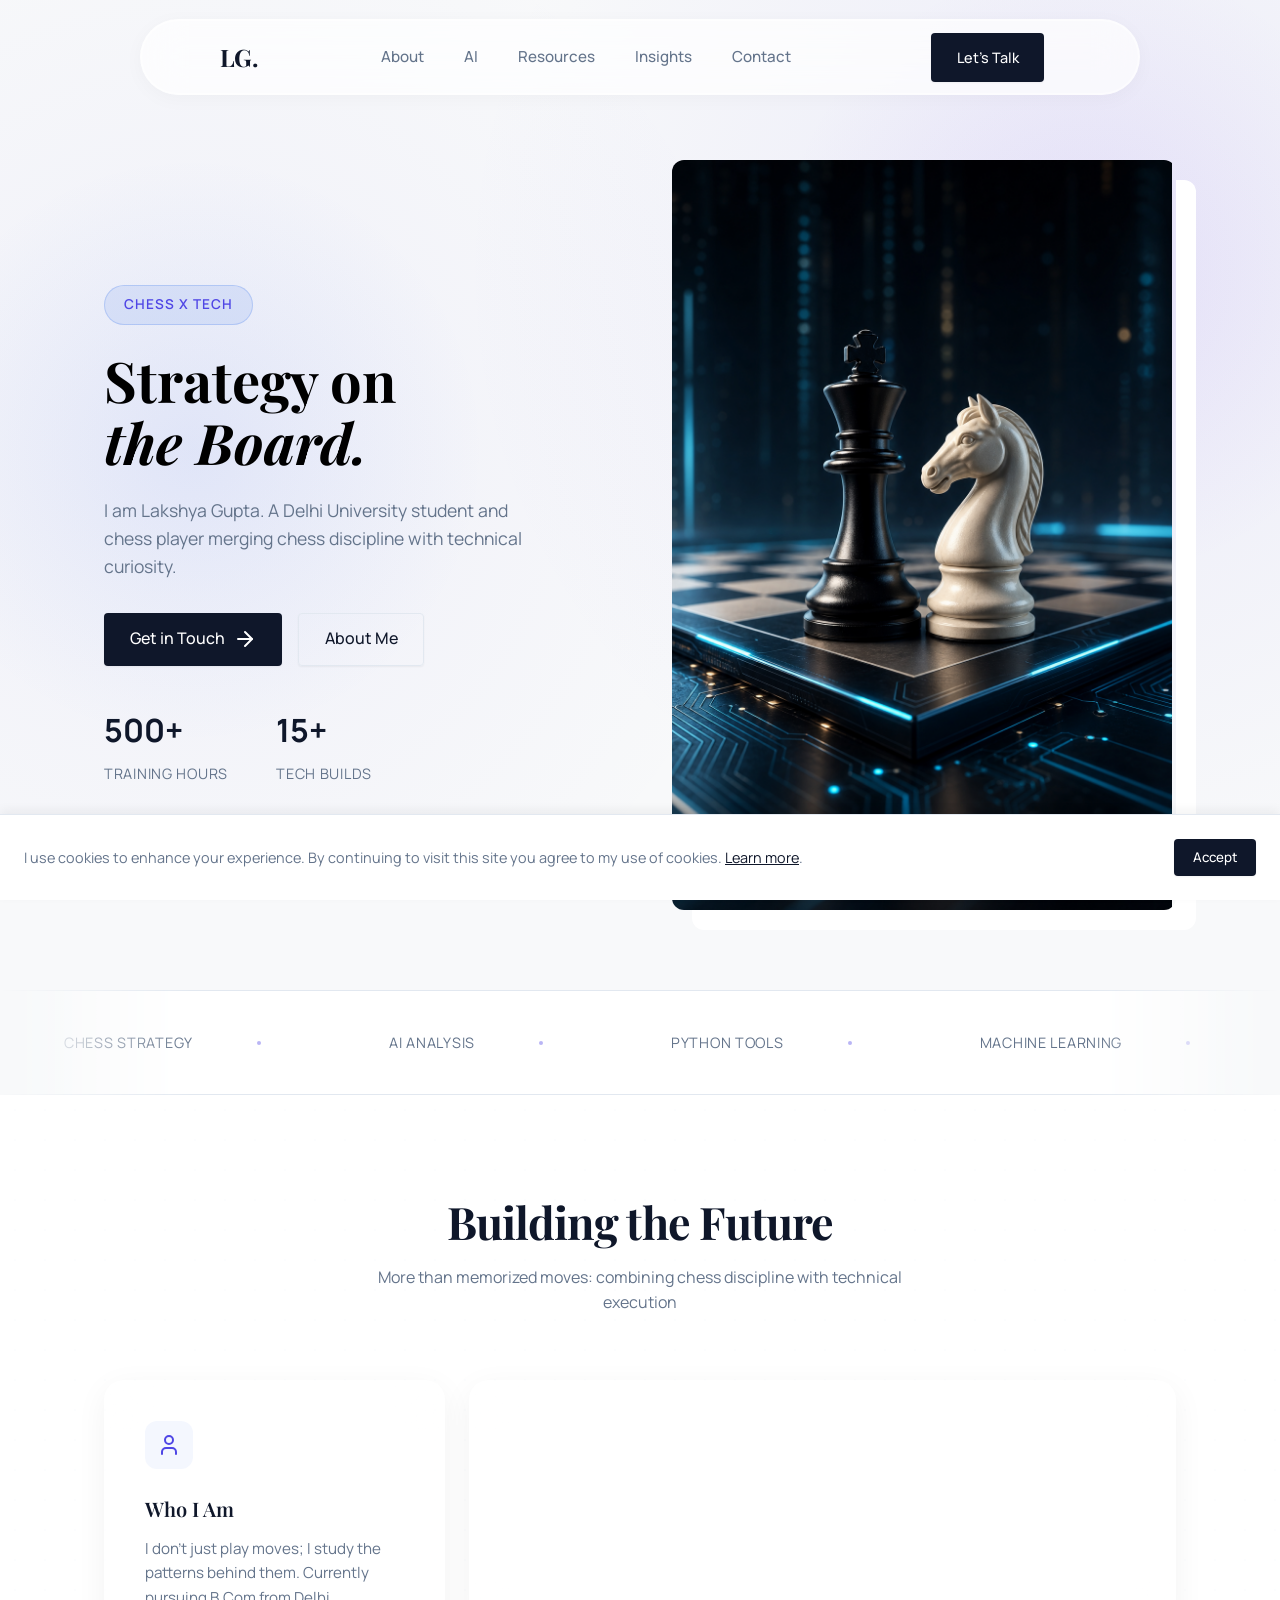
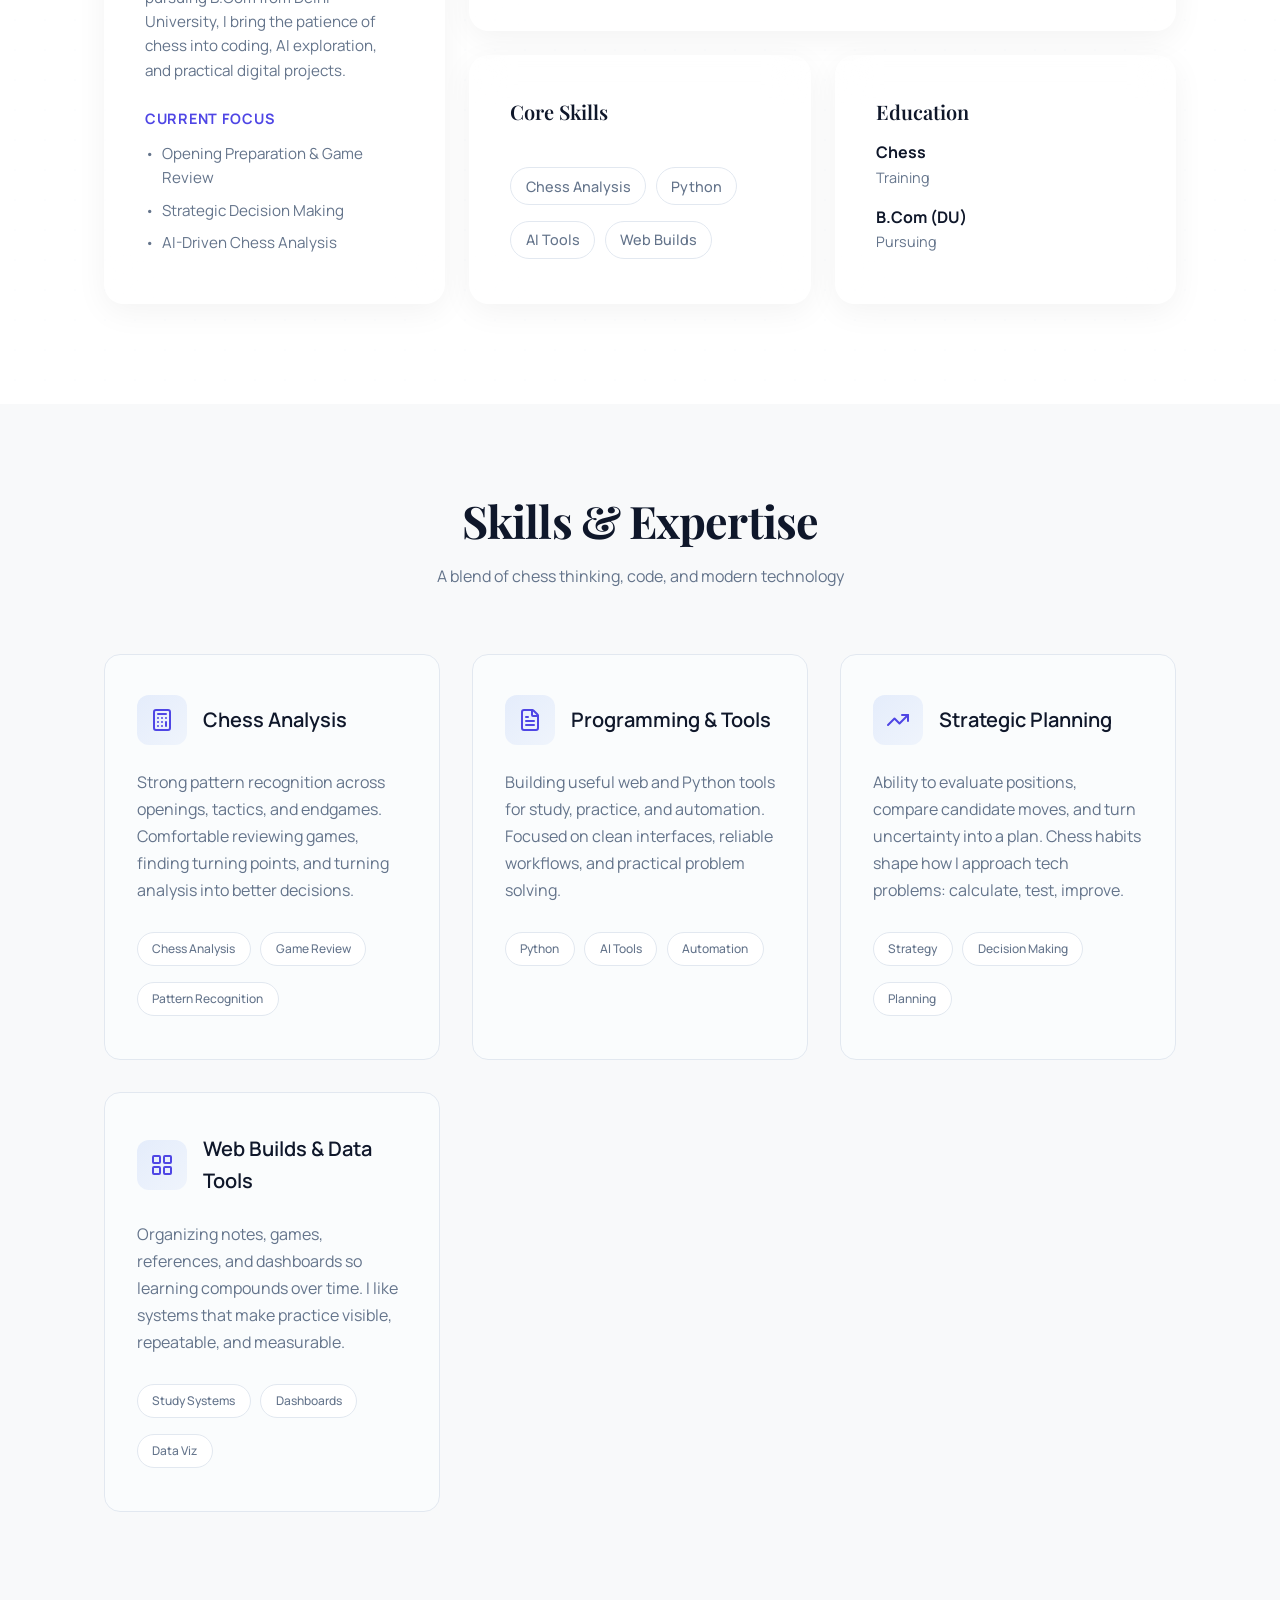
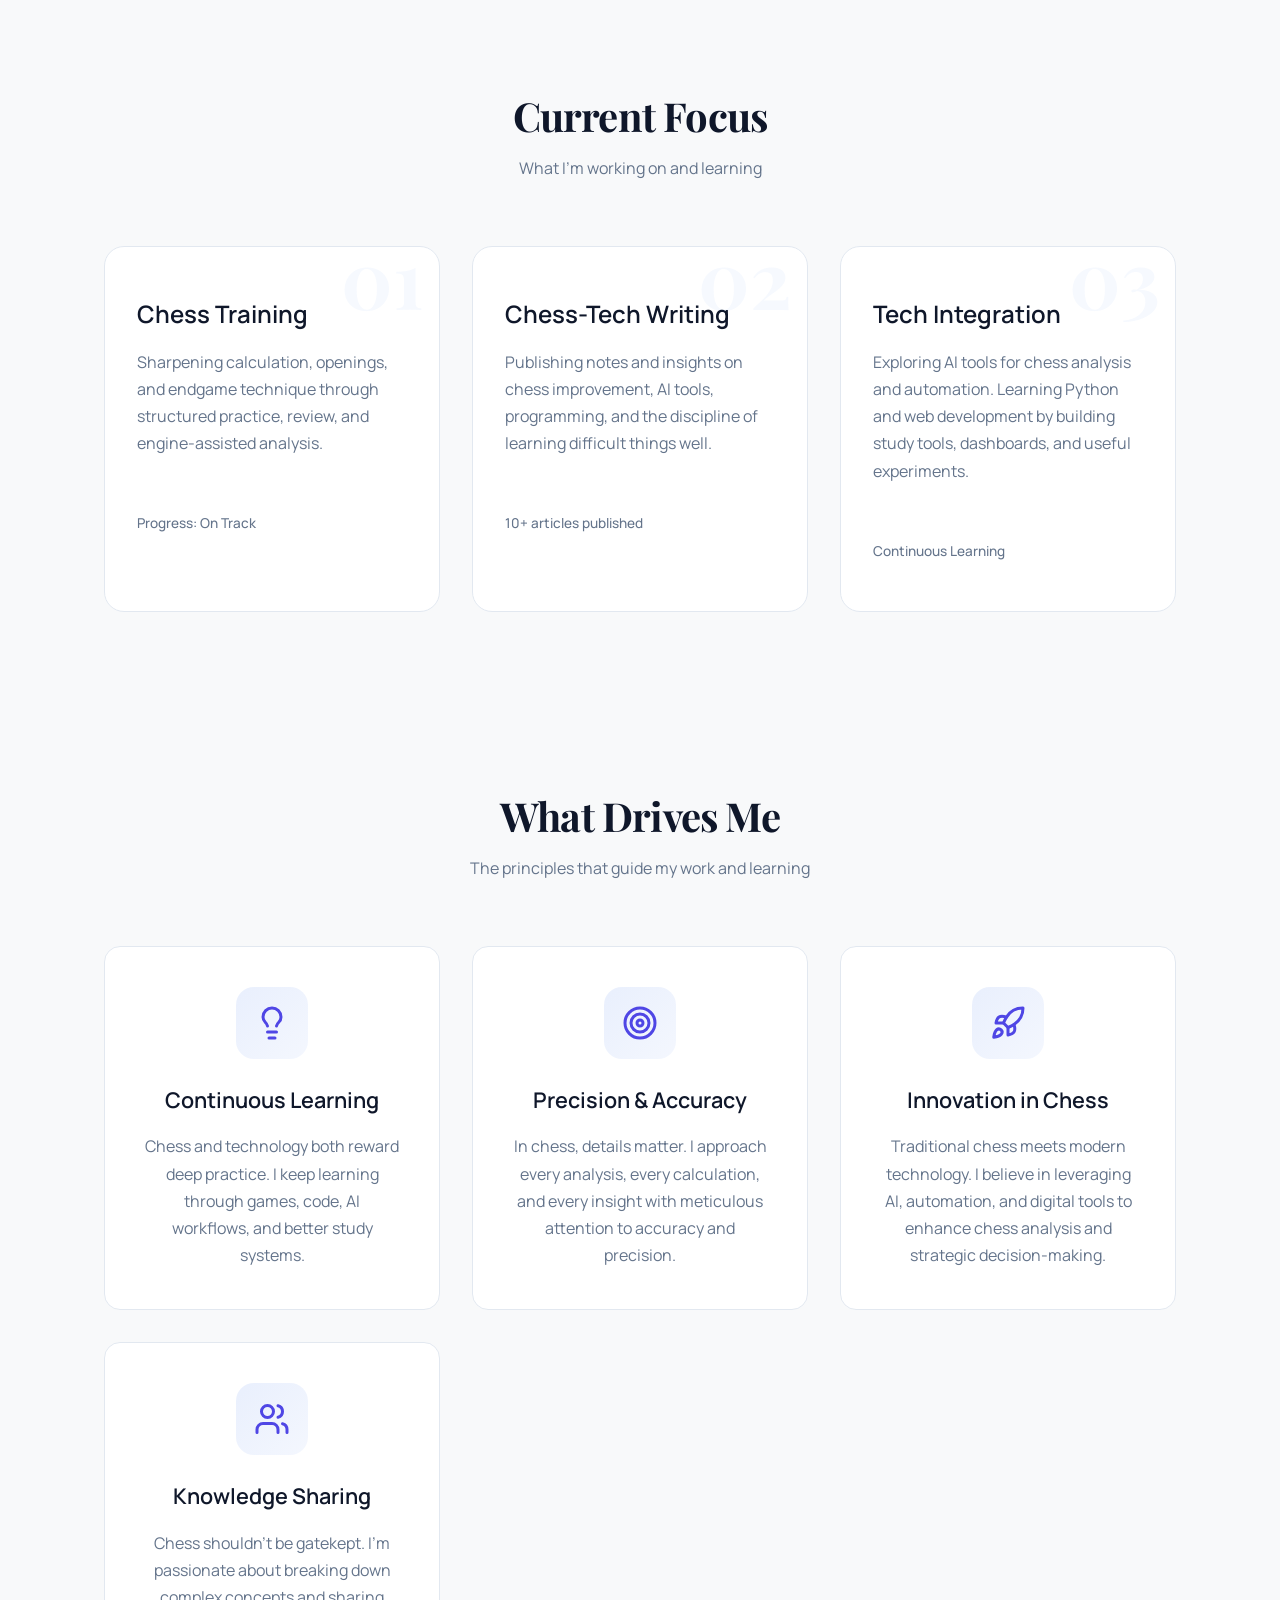
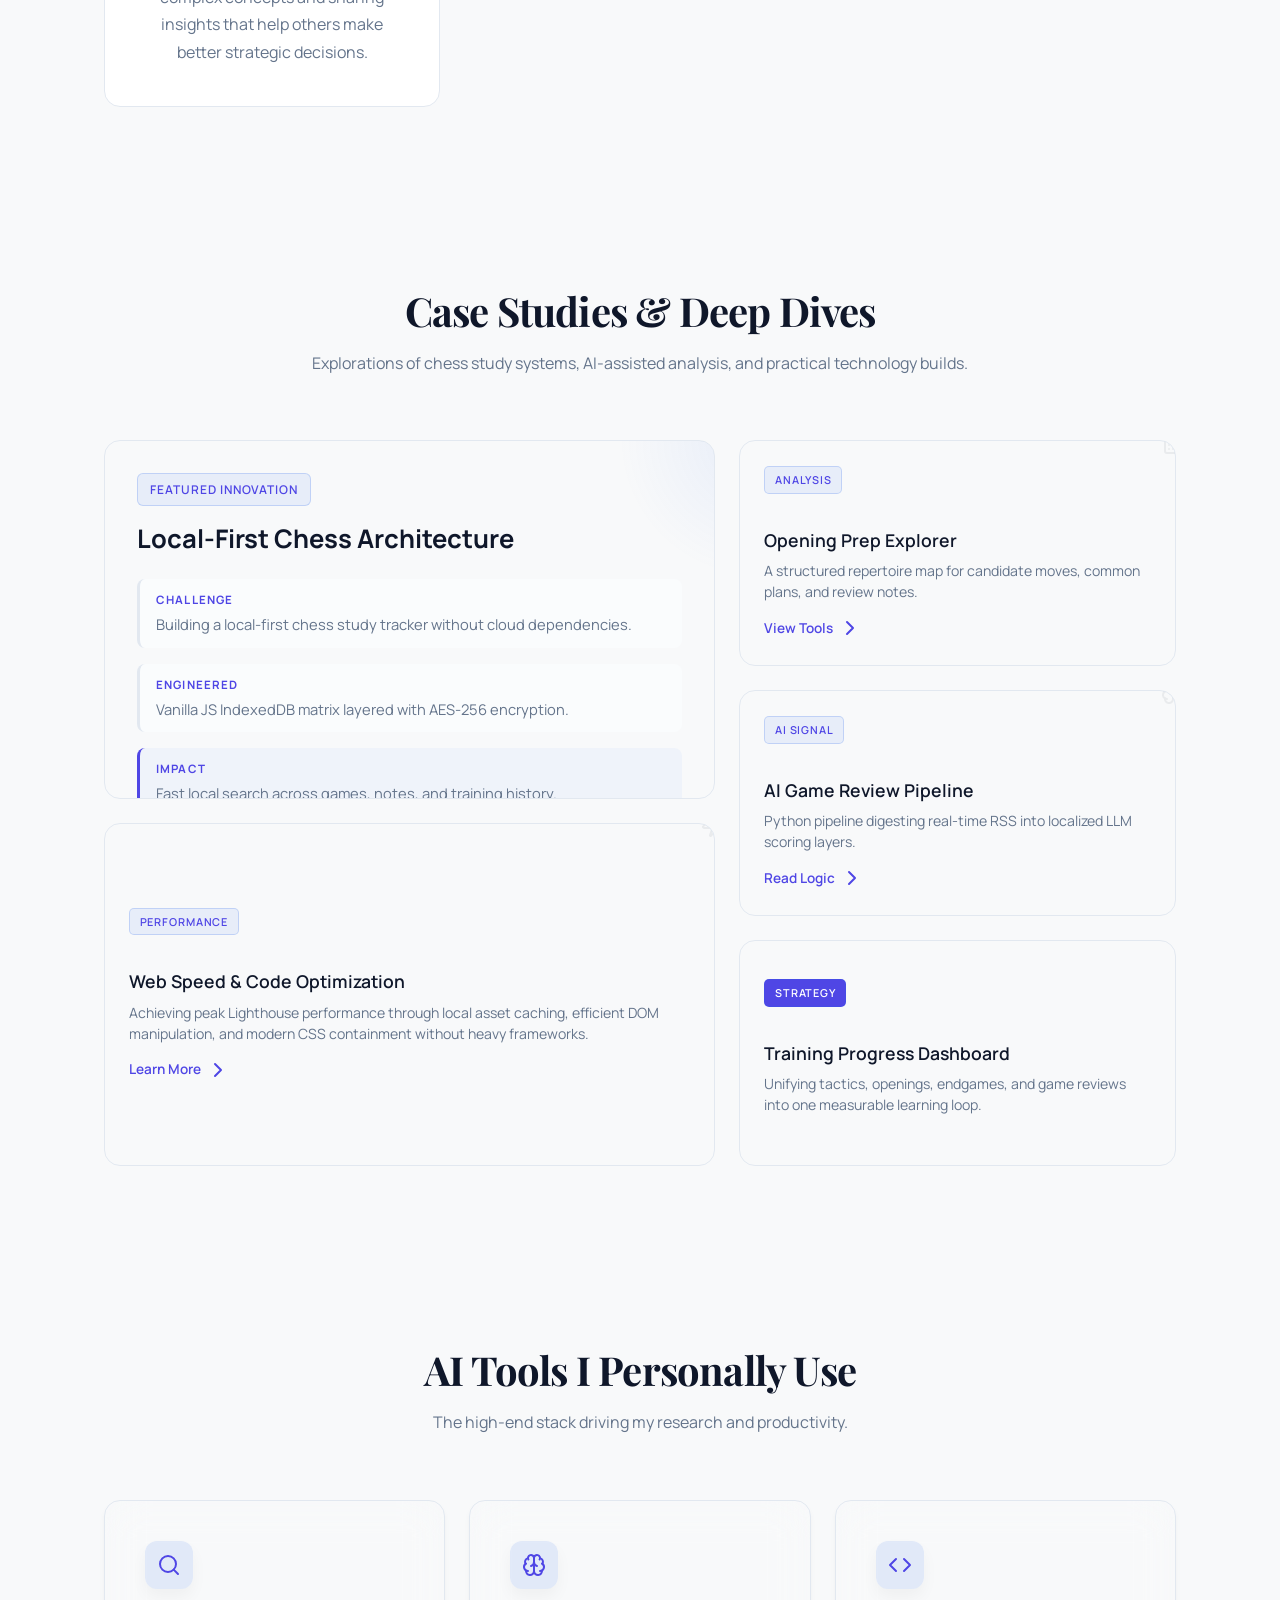
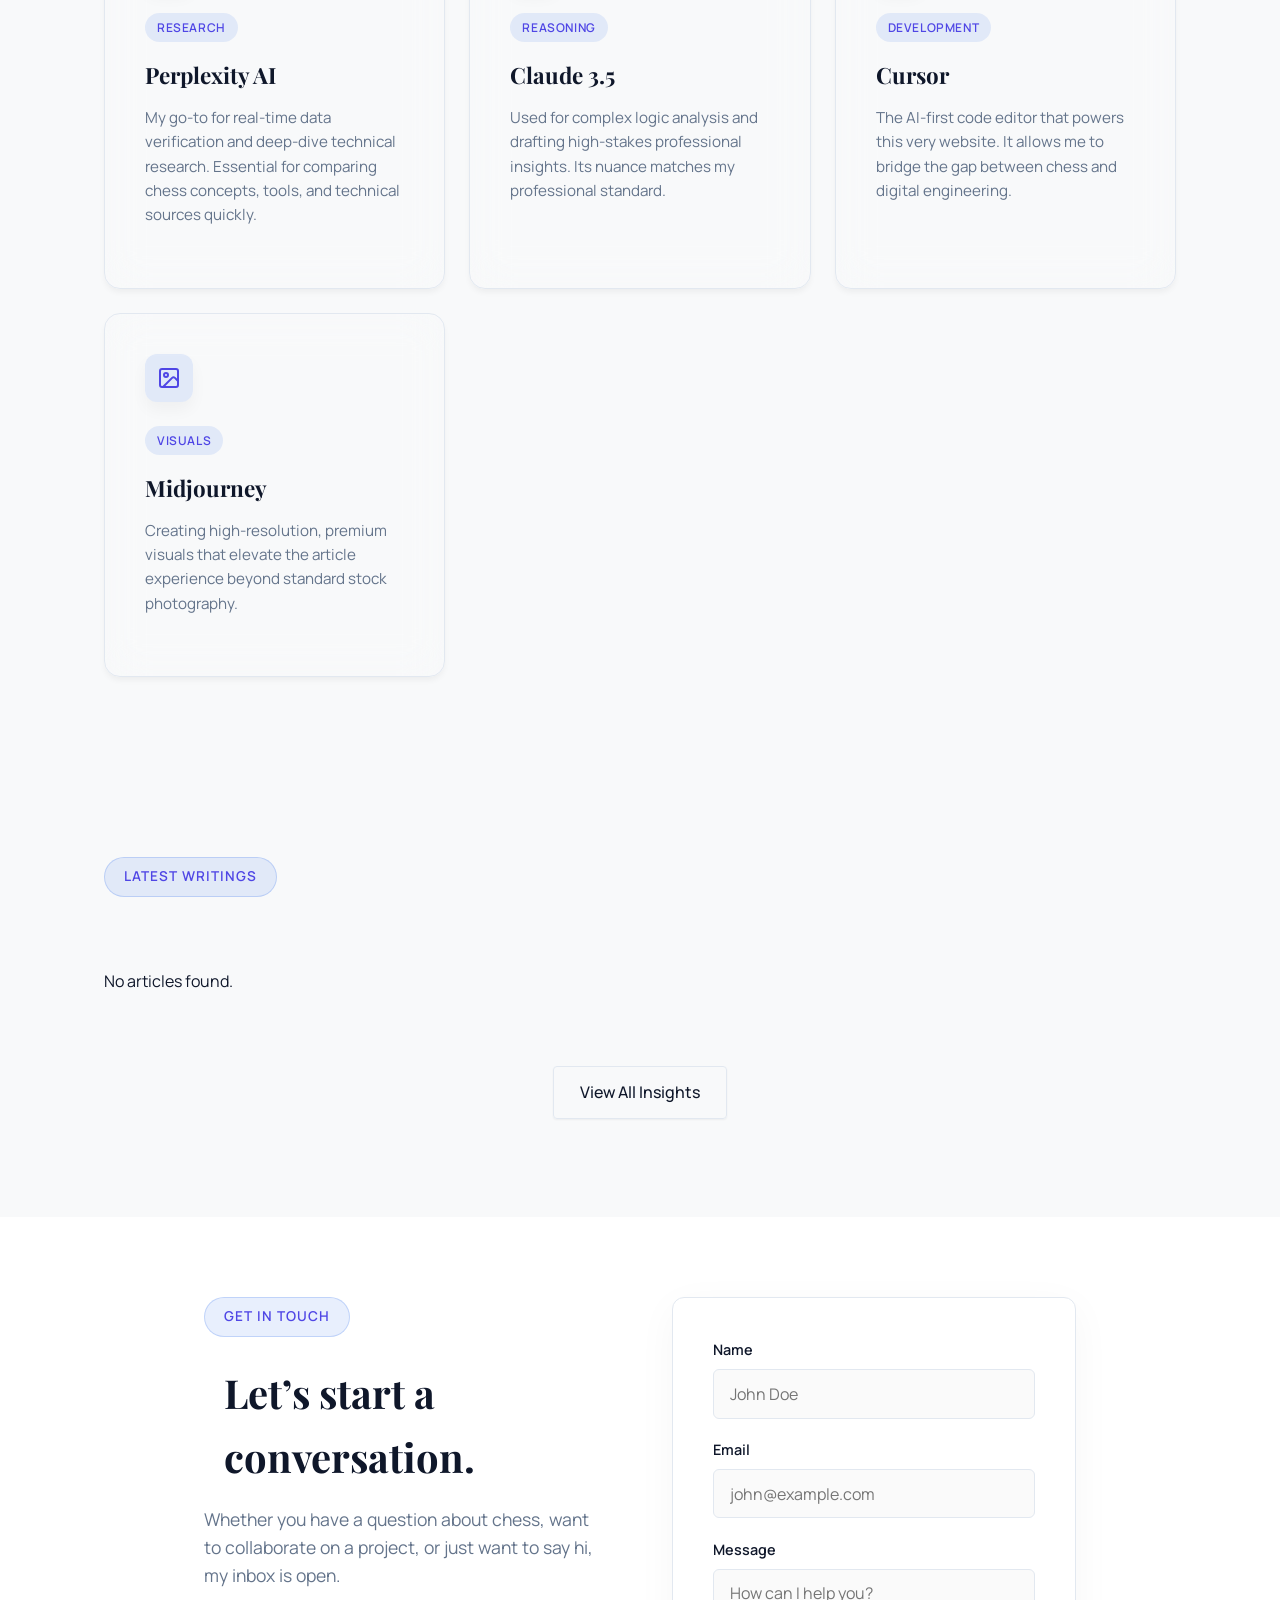
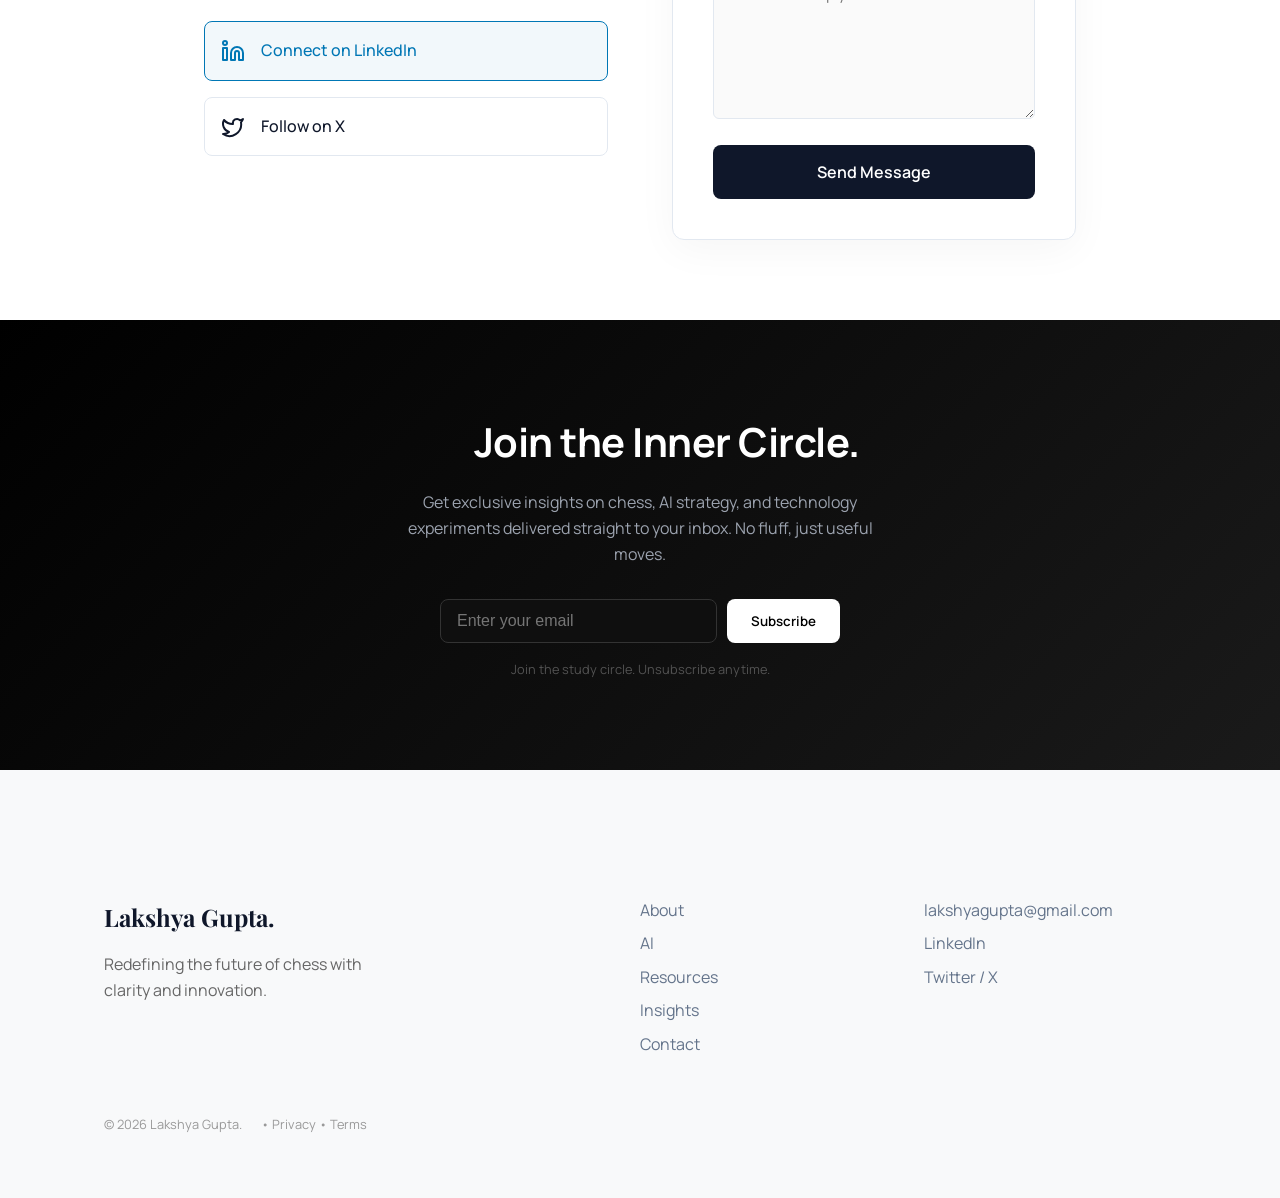
==== commit 45f420e9: "Lakshya" ====
--- a/index.html
+++ b/index.html
@@ -3,7 +3,7 @@
   <head>
     <meta charset="UTF-8" />
     <meta name="viewport" content="width=device-width, initial-scale=1.0" />
-    <title>Khushaank Gupta — AI, Strategy &amp; Finance</title>
+    <title>Lakshya Gupta — Chess, Code &amp; Strategy</title>
     <link rel="icon" type="image/png" href="/assets/images/favicon.webp" />
     <link rel="apple-touch-icon" href="/assets/images/favicon.webp" />
     <link rel="manifest" href="/manifest.json" />
@@ -11,56 +11,56 @@
     <link rel="dns-prefetch" href="https://fonts.googleapis.com" />
     <link rel="dns-prefetch" href="https://fonts.gstatic.com" />
     <link rel="author" href="/humans.txt" />
-    <link rel="search" type="application/opensearchdescription+xml" title="Khushaank Gupta" href="/opensearch.xml" />
+    <link rel="search" type="application/opensearchdescription+xml" title="Lakshya Gupta" href="/opensearch.xml" />
     <meta
       name="description"
-      content="Khushaank Gupta's Portfolio: Merging ACCA expertise with AI &amp; Data Science."
+      content="Lakshya Gupta's portfolio: chess strategy, technology, AI tools, and thoughtful digital projects."
     />
     <meta
       name="keywords"
-      content="Khushaank Gupta, ACCA Student, AI in Finance, Python for Finance, Financial Modeling, Quantitative Analysis, Strat Finance"
+      content="Lakshya Gupta, Chess Player, Chess Technology, AI in Chess, Python, Web Developer, Strategy, Portfolio"
     />
-    <meta name="author" content="Khushaank Gupta" />
-    <link rel="canonical" href="https://khushaankgupta.qzz.io/" />
+    <meta name="author" content="Lakshya Gupta" />
+    <link rel="canonical" href="https://lakshyagupta.qzz.io/" />
     <link
       rel="alternate"
       type="application/rss+xml"
-      title="Khushaank's Pulse - RSS Feed"
-      href="https://khushaankgupta.qzz.io/rss.xml"
+      title="Lakshya's Pulse - RSS Feed"
+      href="https://lakshyagupta.qzz.io/rss.xml"
     />
     <meta name="p:domain_verify" content="6c1418b63fa0224a158dd0edce0d7faf"/>
     <meta property="og:type" content="website" />
-    <meta property="og:url" content="https://khushaankgupta.qzz.io/" />
+    <meta property="og:url" content="https://lakshyagupta.qzz.io/" />
     <meta
       property="og:title"
-      content="Khushaank Gupta — AI, Strategy &amp; Finance"
+      content="Lakshya Gupta — Chess, Code &amp; Strategy"
     />
     <meta
       property="og:description"
-      content="Khushaank Gupta's Portfolio: Merging ACCA expertise with AI &amp; Data Science."
+      content="Lakshya Gupta's portfolio: chess strategy, technology, AI tools, and thoughtful digital projects."
     />
     <meta
       property="og:image"
-      content="https://khushaankgupta.qzz.io/assets/images/hero.webp"
+      content="https://lakshyagupta.qzz.io/assets/images/chess-tech-hero.png"
     />
-    <meta property="og:site_name" content="Khushaank Gupta" />
+    <meta property="og:site_name" content="Lakshya Gupta" />
     <meta property="og:locale" content="en_US" />
 
     <meta name="twitter:card" content="summary_large_image" />
-    <meta name="twitter:site" content="@Khushaankgupta" />
-    <meta name="twitter:creator" content="@Khushaankgupta" />
-    <meta name="twitter:url" content="https://khushaankgupta.qzz.io/" />
+    <meta name="twitter:site" content="@Lakshyagupta" />
+    <meta name="twitter:creator" content="@Lakshyagupta" />
+    <meta name="twitter:url" content="https://lakshyagupta.qzz.io/" />
     <meta
       name="twitter:title"
-      content="Khushaank Gupta — AI, Strategy &amp; Finance"
+      content="Lakshya Gupta — Chess, Code &amp; Strategy"
     />
     <meta
       name="twitter:description"
-      content="Khushaank Gupta's Portfolio: Merging ACCA expertise with AI &amp; Data Science."
+      content="Lakshya Gupta's portfolio: chess strategy, technology, AI tools, and thoughtful digital projects."
     />
     <meta
       name="twitter:image"
-      content="https://khushaankgupta.qzz.io/assets/images/hero.webp"
+      content="https://lakshyagupta.qzz.io/assets/images/chess-tech-hero.png"
     />
 
     <link rel="preconnect" href="https://fonts.googleapis.com" />
@@ -77,38 +77,38 @@
         {
           "@context": "https://schema.org",
           "@type": "WebSite",
-          "name": "Khushaank Gupta Portfolio",
-          "url": "https://khushaankgupta.qzz.io/",
+          "name": "Lakshya Gupta Portfolio",
+          "url": "https://lakshyagupta.qzz.io/",
           "potentialAction": {
             "@type": "SearchAction",
-            "target": "https://khushaankgupta.qzz.io/blog?q={search_term_string}",
+            "target": "https://lakshyagupta.qzz.io/blog?q={search_term_string}",
             "query-input": "required name=search_term_string"
           }
         },
         {
           "@context": "https://schema.org",
           "@type": "Person",
-          "name": "Khushaank Gupta",
-          "url": "https://khushaankgupta.qzz.io",
-          "image": "https://khushaankgupta.qzz.io/assets/images/hero.webp",
-          "jobTitle": "ACCA Student & Finance Student",
+          "name": "Lakshya Gupta",
+          "url": "https://lakshyagupta.qzz.io",
+          "image": "https://lakshyagupta.qzz.io/assets/images/chess-tech-hero.png",
+          "jobTitle": "Chess Player & Tech Enthusiast",
           "alumniOf": {
             "@type": "CollegeOrUniversity",
             "name": "Delhi University"
           },
-          "description": "A Delhi University student and ACCA student merging financial precision with strategic vision.",
-          "email": "khushaankgupta@gmail.com",
+          "description": "A Delhi University student and chess player merging chess discipline with technical curiosity.",
+          "email": "lakshyagupta@gmail.com",
           "sameAs": [
-            "https://www.linkedin.com/in/khushaank",
-            "https://x.com/Khushaankgupta"
+            "https://www.linkedin.com/in/lakshya",
+            "https://x.com/Lakshyagupta"
           ],
           "knowsAbout": [
-            "Finance",
-            "Accounting",
+            "Chess",
+            "Artificial Intelligence",
             "Artificial Intelligence",
             "Strategic Planning",
             "Data Analysis",
-            "Taxation"
+            "Strategy"
           ]
         }
       ]
@@ -117,13 +117,13 @@
       {
         "@context": "https://schema.org",
         "@type": "SiteNavigationElement",
-        "name": ["About", "AI & Quantitative Finance", "Resources", "Insights", "Contact"],
+        "name": ["About", "AI, Chess & Technology", "Resources", "Insights", "Contact"],
         "url": [
-          "https://khushaankgupta.qzz.io/#about",
-          "https://khushaankgupta.qzz.io/ai",
-          "https://khushaankgupta.qzz.io/resources",
-          "https://khushaankgupta.qzz.io/blog",
-          "https://khushaankgupta.qzz.io/contact"
+          "https://lakshyagupta.qzz.io/#about",
+          "https://lakshyagupta.qzz.io/ai",
+          "https://lakshyagupta.qzz.io/resources",
+          "https://lakshyagupta.qzz.io/blog",
+          "https://lakshyagupta.qzz.io/contact"
         ]
       }
     </script>
@@ -136,7 +136,7 @@
     </div>
     <header class="navbar" role="banner">
       <div class="container nav-container">
-        <a href="/" class="brand">KG.</a>
+        <a href="/" class="brand">LG.</a>
         <nav>
           <ul class="nav-links">
             <li><a href="#about" class="nav-link" aria-current="page">About</a></li>
@@ -174,11 +174,11 @@
       <section class="hero container">
         <div class="hero-grid">
           <div class="hero-content fade-in">
-            <span class="badge">Future of Finance</span>
-            <h1>Strategy in <br /><em>Motion.</em></h1>
+            <span class="badge">Chess x Tech</span>
+            <h1>Strategy on <br /><em>the Board.</em></h1>
             <p>
-              I am Khushaank Gupta. A Delhi University student and ACCA student
-              merging financial precision with strategic vision.
+              I am Lakshya Gupta. A Delhi University student and chess player
+              merging chess discipline with technical curiosity.
             </p>
             <div class="hero-actions">
               <a href="#new-contact" class="btn"
@@ -190,18 +190,18 @@
             <div class="ai-stats-bar ai-hero-stats">
               <div class="ai-stat">
                 <strong>500+</strong>
-                <span>Hours Studied</span>
+                <span>Training Hours</span>
               </div>
               <div class="ai-stat">
                 <strong>15+</strong>
-                <span>Projects</span>
+                <span>Tech Builds</span>
               </div>
             </div>
           </div>
           <div class="hero-img-box fade-in">
             <img
-              src="assets/images/hero.webp"
-              alt="Khushaank Gupta - Financial Analyst and ACCA Student"
+              src="assets/images/chess-tech-hero.png"
+              alt="Chess pieces with circuit-board details for Lakshya Gupta's chess and technology portfolio"
               width="500"
               fetchpriority="high"
             />
@@ -211,31 +211,31 @@
 
       <div class="marquee-wrapper">
         <div class="marquee-content">
-          <span class="marquee-item">AI IN FINANCE</span>
-          <span class="marquee-item">QUANTITATIVE ANALYSIS</span>
-          <span class="marquee-item">TAX OPTIMIZATION</span>
+          <span class="marquee-item">CHESS STRATEGY</span>
+          <span class="marquee-item">AI ANALYSIS</span>
+          <span class="marquee-item">PYTHON TOOLS</span>
           <span class="marquee-item">MACHINE LEARNING</span>
-          <span class="marquee-item">STRATEGIC AUDIT</span>
-          <span class="marquee-item">PREDICTIVE MODELING</span>
-          <span class="marquee-item">FINANCIAL AUTOMATION</span>
-          <span class="marquee-item">ALGORITHMIC TRADING</span>
+          <span class="marquee-item">OPENING PREP</span>
+          <span class="marquee-item">TACTICAL PATTERNS</span>
+          <span class="marquee-item">GAME REVIEW</span>
+          <span class="marquee-item">WEB DEVELOPMENT</span>
           <span class="marquee-item">NEURAL NETWORKS</span>
-          <span class="marquee-item">BUSINESS INTELLIGENCE</span>
-          <span class="marquee-item">DERIVATIVES TRADING</span>
-          <span class="marquee-item">CORPORATE GOVERNANCE</span>
-
-          <span class="marquee-item">AI IN FINANCE</span>
-          <span class="marquee-item">QUANTITATIVE ANALYSIS</span>
-          <span class="marquee-item">TAX OPTIMIZATION</span>
+          <span class="marquee-item">DATA DASHBOARDS</span>
+          <span class="marquee-item">ENDGAME STUDY</span>
+          <span class="marquee-item">DIGITAL CRAFT</span>
+
+          <span class="marquee-item">CHESS STRATEGY</span>
+          <span class="marquee-item">AI ANALYSIS</span>
+          <span class="marquee-item">PYTHON TOOLS</span>
           <span class="marquee-item">MACHINE LEARNING</span>
-          <span class="marquee-item">STRATEGIC AUDIT</span>
-          <span class="marquee-item">PREDICTIVE MODELING</span>
-          <span class="marquee-item">FINANCIAL AUTOMATION</span>
-          <span class="marquee-item">ALGORITHMIC TRADING</span>
+          <span class="marquee-item">OPENING PREP</span>
+          <span class="marquee-item">TACTICAL PATTERNS</span>
+          <span class="marquee-item">GAME REVIEW</span>
+          <span class="marquee-item">WEB DEVELOPMENT</span>
           <span class="marquee-item">NEURAL NETWORKS</span>
-          <span class="marquee-item">BUSINESS INTELLIGENCE</span>
-          <span class="marquee-item">DERIVATIVES TRADING</span>
-          <span class="marquee-item">CORPORATE GOVERNANCE</span>
+          <span class="marquee-item">DATA DASHBOARDS</span>
+          <span class="marquee-item">ENDGAME STUDY</span>
+          <span class="marquee-item">DIGITAL CRAFT</span>
         </div>
       </div>
 
@@ -244,8 +244,8 @@
           <header class="section-header">
             <h2 class="section-title center-title">Building the Future</h2>
             <p class="section-subtitle">
-              More than just numbers—combining financial expertise with
-              strategic thinking
+              More than memorized moves: combining chess discipline with
+              technical execution
             </p>
           </header>
 
@@ -255,25 +255,25 @@
               <h3>Who I Am</h3>
               <div class="bento-content">
                 <p>
-                  I don't just crunch numbers; I interpret the story behind
-                  them. Currently pursuing B.Com from Delhi University and
-                  pursuing the ACCA qualification, I bridge the gap
-                  between financial compliance and forward-looking strategy.
+                  I don't just play moves; I study the patterns behind
+                  them. Currently pursuing B.Com from Delhi University, I bring the
+                  patience of chess into coding, AI exploration, and practical
+                  digital projects.
                 </p>
                 <div class="bento-focus">
                   <h4 class="bento-focus-title">Current Focus</h4>
                   <ul class="bento-focus-list">
                     <li class="bento-focus-item">
                       <span class="bento-focus-bullet">•</span>
-                      Advanced Audit Frameworks
+                      Opening Preparation & Game Review
                     </li>
                     <li class="bento-focus-item">
                       <span class="bento-focus-bullet">•</span>
-                      Strategic Financial Decision Making
+                      Strategic Decision Making
                     </li>
                     <li class="bento-focus-item">
                       <span class="bento-focus-bullet">•</span>
-                      AI-Driven Market Analysis
+                      AI-Driven Chess Analysis
                     </li>
                   </ul>
                 </div>
@@ -285,7 +285,7 @@
                 width="100%"
                 height="100%"
                 src="https://www.youtube-nocookie.com/embed/rknci1EPus8?si=QKhI5XzGSlrRk8vS&dnt=1"
-                title="Khushaank Gupta - Professional Introduction and Vision"
+                title="Lakshya Gupta - Professional Introduction and Vision"
                 frameborder="0"
                 allow="
                   accelerometer;
@@ -306,18 +306,18 @@
             <div class="bento-card fade-in">
               <h3>Core Skills</h3>
               <div class="skill-tags">
-                <span class="skill-tag">Financial Modeling</span>
-                <span class="skill-tag">Direct Tax</span>
-                <span class="skill-tag">GST</span>
-                <span class="skill-tag">Excel</span>
+                <span class="skill-tag">Chess Analysis</span>
+                <span class="skill-tag">Python</span>
+                <span class="skill-tag">AI Tools</span>
+                <span class="skill-tag">Web Builds</span>
               </div>
             </div>
 
             <div class="bento-card fade-in">
               <h3>Education</h3>
               <div class="education-block">
-                <strong>ACCA</strong>
-                <div class="education-status">Preparing</div>
+                <strong>Chess</strong>
+                <div class="education-status">Training</div>
               </div>
               <div>
                 <strong>B.Com (DU)</strong>
@@ -332,7 +332,7 @@
         <header class="section-header">
           <h2 class="section-title center-title">Skills &amp; Expertise</h2>
           <p class="section-subtitle">
-            A blend of financial acumen and modern technology
+            A blend of chess thinking, code, and modern technology
           </p>
         </header>
 
@@ -342,17 +342,15 @@
               <div class="skill-icon">
                 <i data-lucide="calculator"></i>
               </div>
-              <h3>Financial Analysis</h3>
+              <h3>Chess Analysis</h3>
             </div>
             <p>
-              Deep expertise in financial modeling, ratio analysis, and
-              forecasting. Proficient in interpreting complex financial
-              statements and identifying key performance indicators.
+              Strong pattern recognition across openings, tactics, and endgames. Comfortable reviewing games, finding turning points, and turning analysis into better decisions.
             </p>
             <div class="skill-tags">
-              <span class="skill-tag">Financial Modeling</span>
-              <span class="skill-tag">Ratio Analysis</span>
-              <span class="skill-tag">Forecasting</span>
+              <span class="skill-tag">Chess Analysis</span>
+              <span class="skill-tag">Game Review</span>
+              <span class="skill-tag">Pattern Recognition</span>
             </div>
           </div>
 
@@ -361,17 +359,15 @@
               <div class="skill-icon">
                 <i data-lucide="file-text"></i>
               </div>
-              <h3>Taxation &amp; Compliance</h3>
+              <h3>Programming &amp; Tools</h3>
             </div>
             <p>
-              Comprehensive understanding of Direct Tax and GST regulations.
-              Skilled at optimizing tax structures while ensuring full
-              compliance with evolving regulations.
+              Building useful web and Python tools for study, practice, and automation. Focused on clean interfaces, reliable workflows, and practical problem solving.
             </p>
             <div class="skill-tags">
-              <span class="skill-tag">Direct Tax</span>
-              <span class="skill-tag">GST</span>
-              <span class="skill-tag">Tax Planning</span>
+              <span class="skill-tag">Python</span>
+              <span class="skill-tag">AI Tools</span>
+              <span class="skill-tag">Automation</span>
             </div>
           </div>
 
@@ -383,13 +379,11 @@
               <h3>Strategic Planning</h3>
             </div>
             <p>
-              Ability to synthesize financial data into actionable strategic
-              insights. Experience in scenario planning, risk assessment, and
-              long-term financial strategy development.
+              Ability to evaluate positions, compare candidate moves, and turn uncertainty into a plan. Chess habits shape how I approach tech problems: calculate, test, improve.
             </p>
             <div class="skill-tags">
               <span class="skill-tag">Strategy</span>
-              <span class="skill-tag">Risk Analysis</span>
+              <span class="skill-tag">Decision Making</span>
               <span class="skill-tag">Planning</span>
             </div>
           </div>
@@ -399,16 +393,14 @@
               <div class="skill-icon">
                 <i data-lucide="layout-grid"></i>
               </div>
-              <h3>Excel &amp; Data Tools</h3>
+              <h3>Web Builds &amp; Data Tools</h3>
             </div>
             <p>
-              Advanced Excel skills including complex formulas, pivot tables,
-              macros, and VBA. Familiar with data visualization and business
-              intelligence tools for impactful reporting.
+              Organizing notes, games, references, and dashboards so learning compounds over time. I like systems that make practice visible, repeatable, and measurable.
             </p>
             <div class="skill-tags">
-              <span class="skill-tag">Advanced Excel</span>
-              <span class="skill-tag">VBA</span>
+              <span class="skill-tag">Study Systems</span>
+              <span class="skill-tag">Dashboards</span>
               <span class="skill-tag">Data Viz</span>
             </div>
           </div>
@@ -425,11 +417,9 @@
           <div class="focus-grid">
             <div class="focus-card fade-in">
               <div class="focus-number">01</div>
-              <h3>ACCA Preparation</h3>
+              <h3>Chess Training</h3>
               <p>
-                Intensively preparing for ACCA qualification examinations. Focusing
-                on Applied Skills and Professional levels to master global
-                accounting standards.
+                Sharpening calculation, openings, and endgame technique through structured practice, review, and engine-assisted analysis.
               </p>
               <div class="progress-bar">
                 <div class="progress-fill theme-w-4"></div>
@@ -439,11 +429,9 @@
 
             <div class="focus-card fade-in">
               <div class="focus-number">02</div>
-              <h3>Financial Writing</h3>
+              <h3>Chess-Tech Writing</h3>
               <p>
-                Publishing in-depth articles on tax planning, financial
-                analysis, and strategic finance. Building a knowledge repository
-                that bridges academic concepts with real-world applications.
+                Publishing notes and insights on chess improvement, AI tools, programming, and the discipline of learning difficult things well.
               </p>
               <div class="progress-bar">
                 <div class="progress-fill theme-w-5"></div>
@@ -455,9 +443,7 @@
               <div class="focus-number">03</div>
               <h3>Tech Integration</h3>
               <p>
-                Exploring AI tools for financial analysis and automation.
-                Learning Python for data analysis and building custom financial
-                models and dashboards.
+                Exploring AI tools for chess analysis and automation. Learning Python and web development by building study tools, dashboards, and useful experiments.
               </p>
               <div class="progress-bar">
                 <div class="progress-fill theme-w-6"></div>
@@ -484,9 +470,7 @@
               </div>
               <h3>Continuous Learning</h3>
               <p>
-                The finance world evolves rapidly. I'm committed to staying
-                ahead through constant learning, whether it's new tax
-                regulations, financial technologies, or strategic frameworks.
+                Chess and technology both reward deep practice. I keep learning through games, code, AI workflows, and better study systems.
               </p>
             </div>
 
@@ -496,7 +480,7 @@
               </div>
               <h3>Precision &amp; Accuracy</h3>
               <p>
-                In finance, details matter. I approach every analysis, every
+                In chess, details matter. I approach every analysis, every
                 calculation, and every insight with meticulous attention to
                 accuracy and precision.
               </p>
@@ -506,11 +490,11 @@
               <div class="value-icon-wrapper">
                 <i data-lucide="rocket"></i>
               </div>
-              <h3>Innovation in Finance</h3>
+              <h3>Innovation in Chess</h3>
               <p>
-                Traditional finance meets modern technology. I believe in
+                Traditional chess meets modern technology. I believe in
                 leveraging AI, automation, and digital tools to enhance
-                financial analysis and strategic decision-making.
+                chess analysis and strategic decision-making.
               </p>
             </div>
 
@@ -520,9 +504,9 @@
               </div>
               <h3>Knowledge Sharing</h3>
               <p>
-                Finance shouldn't be gatekept. I'm passionate about breaking
+                Chess shouldn't be gatekept. I'm passionate about breaking
                 down complex concepts and sharing insights that help others make
-                better financial decisions.
+                better strategic decisions.
               </p>
             </div>
           </div>
@@ -535,8 +519,7 @@
             Case Studies &amp; Deep Dives
           </h2>
           <p class="theme-muted-9">
-            Comprehensive explorations of complex financial models and AI
-            applications.
+            Explorations of chess study systems, AI-assisted analysis, and practical technology builds.
           </p>
         </div>
 
@@ -546,13 +529,12 @@
               <div class="showcase-glow"></div>
               <div class="showcase-content">
                 <span class="badge showcase-badge">Featured Innovation</span>
-                <h3 class="showcase-title">Local-First Finance Architecture</h3>
+                <h3 class="showcase-title">Local-First Chess Architecture</h3>
                 <div class="showcase-details">
                   <div class="detail-row">
                     <span class="detail-label">Challenge</span>
                     <p>
-                      Building a 100% private financial tracker without cloud
-                      dependencies.
+                      Building a local-first chess study tracker without cloud dependencies.
                     </p>
                   </div>
                   <div class="detail-row">
@@ -565,12 +547,12 @@
                   <div class="detail-row highlight">
                     <span class="detail-label">Impact</span>
                     <p>
-                      Sub-50ms query times locally with total data anonymity.
+                      Fast local search across games, notes, and training history.
                     </p>
                   </div>
                 </div>
                 <a
-                  href="https://github.com/khushaank"
+                  href="https://github.com/lakshya"
                   class="btn btn-showcase"
                   target="_blank"
                   rel="noopener noreferrer"
@@ -606,10 +588,9 @@
               </div>
               <div class="showcase-content">
                 <span class="badge compact">Analysis</span>
-                <h4>Tax Optimization Logic</h4>
+                <h4>Opening Prep Explorer</h4>
                 <p class="showcase-desc">
-                  Dynamic simulator deploying VBA macros to automate long-term
-                  liability paths.
+                  A structured repertoire map for candidate moves, common plans, and review notes.
                 </p>
                 <a href="/resources" class="link-arrow"
                   >View Tools <i data-lucide="chevron-right"></i
@@ -623,7 +604,7 @@
               </div>
               <div class="showcase-content">
                 <span class="badge compact">AI Signal</span>
-                <h4>Automated Market Sentiment</h4>
+                <h4>AI Game Review Pipeline</h4>
                 <p class="showcase-desc">
                   Python pipeline digesting real-time RSS into localized LLM
                   scoring layers.
@@ -637,10 +618,9 @@
             <div class="showcase-card secondary highlight-bg">
               <div class="showcase-content">
                 <span class="badge compact solid">Strategy</span>
-                <h4>Activity-Based Cost Analytics</h4>
+                <h4>Training Progress Dashboard</h4>
                 <p class="showcase-desc">
-                  Unifying disparate financial lakes to drive streamlined
-                  operational margins on a granular level.
+                  Unifying tactics, openings, endgames, and game reviews into one measurable learning loop.
                 </p>
               </div>
             </div>
@@ -665,7 +645,7 @@
             <h3>Perplexity AI</h3>
             <p>
               My go-to for real-time data verification and deep-dive technical
-              research. Essential for staying ahead of tax amendments.
+              research. Essential for comparing chess concepts, tools, and technical sources quickly.
             </p>
           </div>
 
@@ -686,7 +666,7 @@
             <h3>Cursor</h3>
             <p>
               The AI-first code editor that powers this very website. It allows
-              me to bridge the gap between finance and digital engineering.
+              me to bridge the gap between chess and digital engineering.
             </p>
           </div>
 
@@ -758,13 +738,13 @@
             <span class="badge">Get in touch</span>
             <h2>Let’s start a conversation.</h2>
             <p>
-              Whether you have a question about finance, want to collaborate on
+              Whether you have a question about chess, want to collaborate on
               a project, or just want to say hi, my inbox is open.
             </p>
 
             <div class="contact-socials">
               <a
-                href="https://www.linkedin.com/in/khushaank"
+                href="https://www.linkedin.com/in/lakshya"
                 target="_blank"
                 class="social-item linkedin"
                 rel="noopener noreferrer"
@@ -772,7 +752,7 @@
                 <i data-lucide="linkedin"></i> Connect on LinkedIn
               </a>
               <a
-                href="https://x.com/Khushaankgupta"
+                href="https://x.com/Lakshyagupta"
                 target="_blank"
                 class="social-item"
                 rel="noopener noreferrer"
@@ -830,8 +810,8 @@
         <div class="container fade-in">
           <h2 class="theme-margin-25">Join the Inner Circle.</h2>
           <p class="theme-w-26">
-            Get exclusive insights on finance, AI strategy, and market analysis
-            delivered straight to your inbox. No fluff, just alpha.
+            Get exclusive insights on chess, AI strategy, and technology experiments
+            delivered straight to your inbox. No fluff, just useful moves.
           </p>
           <form id="newsletter-form" class="theme-w-27">
             <input
@@ -844,7 +824,7 @@
             <button type="submit" class="theme-29">Subscribe</button>
           </form>
           <p class="theme-margin-30">
-            Join 500+ professionals. Unsubscribe anytime.
+            Join the study circle. Unsubscribe anytime.
           </p>
         </div>
       </section>
@@ -853,9 +833,9 @@
     <footer>
       <div class="container footer-grid">
         <div class="footer-brand">
-          <h4>Khushaank Gupta.</h4>
+          <h4>Lakshya Gupta.</h4>
           <p class="theme-w-31">
-            Redefining the future of finance with clarity and innovation.
+            Redefining the future of chess with clarity and innovation.
           </p>
         </div>
         <div>
@@ -871,13 +851,13 @@
         <div>
           <ul class="footer-links">
             <li>
-              <a href="mailto:khushaankgupta@gmail.com"
-                >khushaankgupta@gmail.com</a
+              <a href="mailto:lakshyagupta@gmail.com"
+                >lakshyagupta@gmail.com</a
               >
             </li>
             <li>
               <a
-                href="https://www.linkedin.com/in/khushaank"
+                href="https://www.linkedin.com/in/lakshya"
                 target="_blank"
                 rel="noopener noreferrer"
                 >LinkedIn</a
@@ -885,7 +865,7 @@
             </li>
             <li>
               <a
-                href="https://x.com/Khushaankgupta"
+                href="https://x.com/Lakshyagupta"
                 target="_blank"
                 rel="noopener noreferrer"
                 >Twitter / X</a
@@ -895,7 +875,7 @@
         </div>
       </div>
       <div class="container theme-margin-32">
-        © <span id="current-year"></span> Khushaank Gupta.
+        © <span id="current-year"></span> Lakshya Gupta.
         <span class="footer-legal theme-33">
           •
           <a href="/privacy" target="_blank" rel="noopener noreferrer"
--- a/assets/css/style.css
+++ b/assets/css/style.css
@@ -33,7 +33,7 @@
   -webkit-tap-highlight-color: transparent;
 }
 
-/* Skip Link for Accessibility */
+
 .skip-link {
   position: absolute;
   top: -100px;
@@ -52,7 +52,7 @@
   top: 0;
 }
 
-/* Improved Focus States */
+
 :focus-visible {
   outline: 3px solid var(--accent);
   outline-offset: 4px;
@@ -395,7 +395,7 @@
   color: var(--accent);
 }
 
-/* Hamburger CSS */
+
 label.hamburger {
   display: block;
   background: transparent;
@@ -529,7 +529,7 @@
   position: relative;
   border-top: 1px solid var(--border);
   border-bottom: 1px solid var(--border);
-  /* Refined edge fade */
+  
   mask-image: linear-gradient(
     to right,
     transparent,
@@ -586,7 +586,7 @@
   opacity: 0.4;
 }
 
-/* Responsive adjustments */
+
 @media (max-width: 768px) {
   .marquee-wrapper {
     padding: 1.5rem 0;
@@ -1622,10 +1622,10 @@
 }
 
 .clap-action.clapped .icon-circle-floating {
-  background: rgba(225, 29, 72, 0.08);
+  background: rgba(249, 115, 22, 0.08);
 }
 .clap-action.clapped {
-  color: #e11d48;
+  color: #f97316;
 }
 
 @media (max-width: 1299px) {
@@ -1634,7 +1634,7 @@
   }
 }
 
-/* Base Mobile Bottom Layout */
+
 @media (max-width: 1100px) {
   .article-actions-floating {
     position: fixed;
@@ -1674,7 +1674,7 @@
   }
 }
 
-/* Notion-like Right Desktop Layout */
+
 @media (min-width: 1300px) {
   .viewer-page .article-actions-floating {
     position: fixed;
@@ -1765,8 +1765,8 @@
   }
 
   .viewer-page .clap-action.clapped {
-    color: #ef4444;
-    border-color: rgba(239, 68, 68, 0.65);
+    color: #f97316;
+    border-color: rgba(249, 115, 22, 0.65);
     background: rgba(255, 255, 255, 0.95);
   }
 
@@ -1783,7 +1783,7 @@
   }
 }
 
-/* Attachment Popover */
+
 .attach-wrapper {
   position: relative;
   display: flex;
@@ -1901,7 +1901,7 @@
   margin-top: 0.25rem;
 }
 
-/* Comment Image Preview (clean) */
+
 .comment-image-preview {
   position: relative;
   margin-top: 1rem;
@@ -2063,15 +2063,15 @@
 }
 
 .clap-action.clapped {
-  border-color: #e11d48;
-  color: #e11d48;
-  background: rgba(225, 29, 72, 0.06);
+  border-color: #f97316;
+  color: #f97316;
+  background: rgba(249, 115, 22, 0.08);
 }
 
 .clap-action.clapped i,
 .clap-action.clapped svg {
-  fill: #e11d48;
-  color: #e11d48;
+  fill: #f97316;
+  color: #f97316;
 }
 
 .clap-action .clap-burst {
@@ -2169,7 +2169,7 @@
   display: none;
 }
 
-/* Notion-like Right Desktop Layout for TOC */
+
 @media (min-width: 1300px) {
   .floating-toc-wrap {
     position: fixed;
@@ -2306,7 +2306,7 @@
   font-size: 1.5rem;
 }
 
-/* Comment Form Styles */
+
 .comment-form {
   margin-bottom: 2rem;
 }
@@ -3573,9 +3573,10 @@
 }
 
 .clap-action.clapped svg {
-  color: #ef4444 !important;
-  fill: #ef4444 !important;
-  stroke: #ef4444 !important;
+  color: #f97316 !important;
+  fill: rgba(249, 115, 22, 0.15) !important;
+  stroke: #f97316 !important;
+  stroke-width: 2.5px;
 }
 
 .clap-action:disabled {
@@ -3589,7 +3590,7 @@
 }
 
 .clap-action.clapped #clap-count {
-  color: #ef4444;
+  color: #f97316;
 }
 
 @keyframes clapPulse {
@@ -6313,15 +6314,15 @@
 }
 
 .clap-action.clapped {
-  border-color: #ef4444;
-  color: #ef4444;
-  background: rgba(239, 68, 68, 0.06);
+  border-color: #f97316;
+  color: #f97316;
+  background: rgba(249, 115, 22, 0.08);
 }
 
 .clap-action.clapped i,
 .clap-action.clapped svg {
-  fill: #ef4444;
-  color: #ef4444;
+  fill: #f97316;
+  color: #f97316;
 }
 
 .article-content {
@@ -7123,7 +7124,7 @@
   margin-bottom: 1rem;
 }
 
-/* ===== Case Studies & Deep Dives — Innovation Showcase ===== */
+
 .innovation-showcase-grid {
   display: grid;
   grid-template-columns: 1.4fr 1fr;
@@ -7494,7 +7495,7 @@
   }
 }
 
-/* AI Page layout fixes */
+
 .ai-philosophy-layout {
   display: grid;
   grid-template-columns: 1fr 2fr;
@@ -7525,7 +7526,7 @@
   gap: 1.5rem;
 }
 
-/* FAQ Styles */
+
 .faq-grid {
   display: flex;
   flex-direction: column;
@@ -7605,7 +7606,7 @@
   }
 }
 
-/* AI Hero Stats */
+
 .ai-stats-bar {
   display: flex;
   gap: 3rem;
@@ -7628,7 +7629,7 @@
   margin-top: 0.5rem;
 }
 
-/* AI Cards & Toolkit */
+
 .ai-toolkit-grid {
   display: grid;
   grid-template-columns: repeat(auto-fit, minmax(250px, 1fr));
@@ -7668,7 +7669,7 @@
   margin-bottom: 1rem;
 }
 
-/* Workflows */
+
 .workflows-grid {
   display: grid;
   grid-template-columns: repeat(3, 1fr);
@@ -7706,7 +7707,7 @@
   margin-top: 2px;
 }
 
-/* Lab Cards */
+
 .lab-grid {
   display: grid;
   grid-template-columns: repeat(3, 1fr);
@@ -7744,7 +7745,7 @@
   }
 }
 
-/* Resource Hub Styles */
+
 .resource-grid {
   display: grid;
   grid-template-columns: repeat(3, 1fr);
@@ -7879,7 +7880,7 @@
   }
 }
 
-/* AI Lab Interactive Tool Styles */
+
 .lab-tool-container {
   margin-bottom: 4rem;
 }
@@ -8061,7 +8062,7 @@
   }
 }
 
-/* Thesis Section Styling */
+
 .thesis-wrapper {
   display: grid;
   grid-template-columns: 0.8fr 1.2fr;
@@ -8140,7 +8141,7 @@
   }
 }
 
-/* Featured Book Showcase */
+
 .featured-book {
   background: linear-gradient(135deg, #111 0%, #1a1a1a 100%);
   border-radius: 30px;
@@ -8183,7 +8184,7 @@
   line-height: 1.6;
 }
 
-/* Modal Styling */
+
 .modal-overlay {
   position: fixed;
   top: 0;
@@ -8278,7 +8279,7 @@
    Resources Page Styles
    ===================================================================== */
 
-/* Featured Hero Specific Styles */
+
 .book-hero {
   padding-top: 140px;
   padding-bottom: 80px;
@@ -8400,7 +8401,7 @@
     0 0 0 1px rgba(0, 0, 0, 0.08);
 }
 
-/* Resource Grid Styles */
+
 .resource-grid {
   display: grid;
   grid-template-columns: repeat(auto-fit, minmax(320px, 1fr));
@@ -8509,7 +8510,7 @@
   color: var(--accent);
 }
 
-/* Freebie Section Styles */
+
 .freebie-section {
   background: linear-gradient(
     135deg,
@@ -8597,7 +8598,7 @@
   }
 }
 
-/* YouTube-like Share Modal */
+
 .share-modal-overlay {
   position: fixed;
   top: 0;
@@ -8753,7 +8754,7 @@
   white-space: nowrap;
 }
 
-/* --- SEO & Inline Style Refactor --- */
+
 .theme-center-margin-1 {
   text-align: center;
   margin-bottom: 4rem;
@@ -9188,7 +9189,7 @@
   background: #4b5563;
 }
 
-/* Login Modal Specific Styles */
+
 .login-modal-content {
   max-width: 400px;
   text-align: center;
@@ -9203,7 +9204,7 @@
   top: -5px;
 }
 
-/* Keyboard Shortcuts Modal */
+
 .shortcuts-modal-overlay {
   position: fixed;
   top: 0;
@@ -9288,7 +9289,7 @@
   margin-right: 8px;
 }
 
-/* Fix viewer-page layout overlapping with fixed pill navbar */
+
 .viewer-page .article-container {
   padding-top: max(140px, 15vh) !important;
 }
@@ -9299,7 +9300,7 @@
   }
 }
 
-/* --- Page Transitions --- */
+
 body.page-transition {
   opacity: 1;
   transition: opacity 0.4s ease-in-out;
@@ -9309,7 +9310,7 @@
   opacity: 0;
 }
 
-/* --- Form Shake Animation --- */
+
 @keyframes formShake {
   0%,
   100% {
@@ -9328,7 +9329,7 @@
   animation: formShake 0.4s ease-in-out;
 }
 
-/* Contact Form Status */
+
 .contact-status-message {
   display: none;
   margin-top: 1rem;
@@ -9349,7 +9350,7 @@
   color: var(--success-color, #16a34a);
 }
 
-/* Contact Success Card */
+
 .contact-success {
   text-align: center;
   padding: 3rem 1rem;
@@ -9391,7 +9392,7 @@
   }
 }
 
-/* Mobile CTA in Hamburger Menu */
+
 .mobile-cta {
   margin-top: 1.5rem;
   padding: 0.75rem 2rem;
@@ -9402,14 +9403,14 @@
   display: inline-block;
 }
 
-/* Subscribe Button Hover (replaces inline onmouseover) */
+
 .theme-29:hover {
   opacity: 0.9;
 }
 
-/* ===== Comprehensive Responsive Fixes for index.html ===== */
-
-/* Hero section stats bar */
+
+
+
 @media (max-width: 480px) {
   .ai-hero-stats {
     flex-direction: column;
@@ -9431,7 +9432,7 @@
   }
 }
 
-/* Skills Grid */
+
 @media (max-width: 640px) {
   .skills-grid {
     grid-template-columns: 1fr !important;
@@ -9445,7 +9446,7 @@
   }
 }
 
-/* Focus Grid */
+
 @media (max-width: 640px) {
   .focus-grid {
     grid-template-columns: 1fr !important;
@@ -9456,7 +9457,7 @@
   }
 }
 
-/* Values Grid */
+
 @media (max-width: 640px) {
   .values-grid {
     grid-template-columns: 1fr !important;
@@ -9467,7 +9468,7 @@
   }
 }
 
-/* Innovation Showcase - Case Studies */
+
 @media (max-width: 640px) {
   .innovation-showcase-grid {
     gap: 1rem;
@@ -9483,7 +9484,7 @@
   }
 }
 
-/* Bento Toolkit – AI Tools */
+
 @media (max-width: 640px) {
   .bento-toolkit {
     grid-template-columns: 1fr !important;
@@ -9494,7 +9495,7 @@
   }
 }
 
-/* Newsletter Section */
+
 @media (max-width: 600px) {
   #newsletter-form {
     flex-direction: column;
@@ -9509,7 +9510,7 @@
   }
 }
 
-/* Contact Grid */
+
 @media (max-width: 640px) {
   .contact-grid {
     gap: 2rem;
@@ -9523,7 +9524,7 @@
   }
 }
 
-/* Footer responsive */
+
 @media (max-width: 480px) {
   .footer-grid {
     gap: 1.5rem;
@@ -9538,7 +9539,7 @@
   }
 }
 
-/* Latest Writings / Blog grid on home */
+
 @media (max-width: 640px) {
   .blog-grid {
     grid-template-columns: 1fr !important;
@@ -9546,7 +9547,7 @@
   }
 }
 
-/* Section titles on small screens */
+
 @media (max-width: 480px) {
   .section-title {
     font-size: 1.5rem;
@@ -9556,7 +9557,7 @@
   }
 }
 
-/* Marquee text smaller on mobile */
+
 @media (max-width: 480px) {
   .marquee-item {
     font-size: 0.8rem;
@@ -9564,20 +9565,20 @@
   }
 }
 
-/* Hide Let's Talk from header on mobile — only show in hamburger menu */
+
 @media (max-width: 900px) {
   .nav-cta-wrapper {
     display: none;
   }
 }
 
-/* Back to top hides near footer to not block view */
+
 .scroll-top-btn.near-footer {
   opacity: 0 !important;
   pointer-events: none !important;
 }
 
-/* Resources page responsive */
+
 @media (max-width: 640px) {
   .freebie-content h3 {
     font-size: 1.75rem;
@@ -9606,7 +9607,7 @@
   }
 }
 
-/* Contact page responsive */
+
 @media (max-width: 640px) {
   .contact-left h1 {
     font-size: 2rem;
@@ -9629,7 +9630,7 @@
   }
 }
 
-/* ===== Merged: loading.css ===== */
+
 .loading-bar {
   position: fixed;
   top: 0;
@@ -9659,7 +9660,7 @@
   }
 }
 
-/* ===== Merged: error_page.css ===== */
+
 .error-page {
   font-family: "Poppins", sans-serif;
   background: var(--bg-color, #0a0f16);
@@ -9741,7 +9742,7 @@
   }
 }
 
-/* Pulse: top-right share/star + clean TOC rail */
+
 @media (min-width: 1300px) {
   .viewer-page .article-actions-floating {
     top: 1.1rem;
@@ -9925,7 +9926,7 @@
   pointer-events: none;
 }
 
-/* Pulse: selector-precedence fixes */
+
 @media (min-width: 1300px) {
   .viewer-page .article-actions-floating .floating-btn {
     width: auto;
@@ -9953,7 +9954,7 @@
   }
 }
 
-/* Pulse: force top-right actions and right TOC rail on all screens */
+
 .viewer-page .article-actions-floating {
   top: 1rem !important;
   right: 1rem !important;
@@ -10102,7 +10103,7 @@
   }
 }
 
-/* Pulse: final light blend (top-right actions + right TOC rail) */
+
 .viewer-page .article-actions-floating {
   top: clamp(1rem, 2vw, 1.35rem) !important;
   right: clamp(0.75rem, 2vw, 1.2rem) !important;
@@ -10290,7 +10291,7 @@
   }
 }
 
-/* Pulse: TOC hover reveal fix */
+
 .viewer-page .floating-toc {
   opacity: 0;
   visibility: hidden;
@@ -10311,7 +10312,7 @@
   transform: translateX(0);
 }
 
-/* Pulse: compact controls + comment collapse */
+
 .viewer-page .floating-toc-trigger {
   justify-content: center;
   gap: 6px;
@@ -10416,7 +10417,7 @@
   }
 }
 
-/* Pulse: toc + comment-like final tweaks */
+
 .comments-heading-row {
   display: flex;
   align-items: center;
@@ -10487,7 +10488,7 @@
   display: none;
 }
 
-/* Pulse: final polish override */
+
 .viewer-page .floating-toc-trigger {
   justify-content: center;
   gap: 5px;
@@ -10579,7 +10580,7 @@
   }
 }
 
-/* Pulse: circular share + compact toc chip */
+
 .viewer-page #btn-share-menu.share-pill-btn {
   width: 34px;
   min-width: 34px;
@@ -10674,7 +10675,7 @@
   }
 }
 
-/* Pulse: final share + right-rail spacing fix */
+
 .viewer-page .article-actions-floating {
   right: max(1rem, calc(50% - 34rem)) !important;
 }
@@ -10734,7 +10735,7 @@
   }
 }
 
-/* Pulse: share + single-scroll polish */
+
 .viewer-page .article-actions-floating {
   right: 1.2rem !important;
 }
@@ -10782,7 +10783,7 @@
   height: 2.4px;
 }
 
-/* Pulse: ultimate right-edge cleanup */
+
 .viewer-page .article-actions-floating {
   right: max(1rem, calc(50% - 34rem)) !important;
 }
@@ -10822,7 +10823,7 @@
   }
 }
 
-/* Pulse: final TOC + single-scroll lock */
+
 html,
 body {
   overflow-x: hidden;
@@ -10918,7 +10919,7 @@
   }
 }
 
-/* Pulse Viewer Refresh: cohesive layout + reliable TOC rail */
+
 body.viewer-page {
   --pulse-bg-a: #f8fafc;
   --pulse-bg-b: #eef2ff;
@@ -11312,7 +11313,7 @@
   }
 }
 
-/* Viewer Final Overrides: default navbar + notion-style toc + article-only focus */
+
 body.viewer-page .navbar {
   position: fixed !important;
   top: 1.2rem !important;
@@ -11627,7 +11628,7 @@
   }
 }
 
-/* Viewer Final Lock: single scrollbar only */
+
 html,
 body.viewer-page {
   height: auto !important;
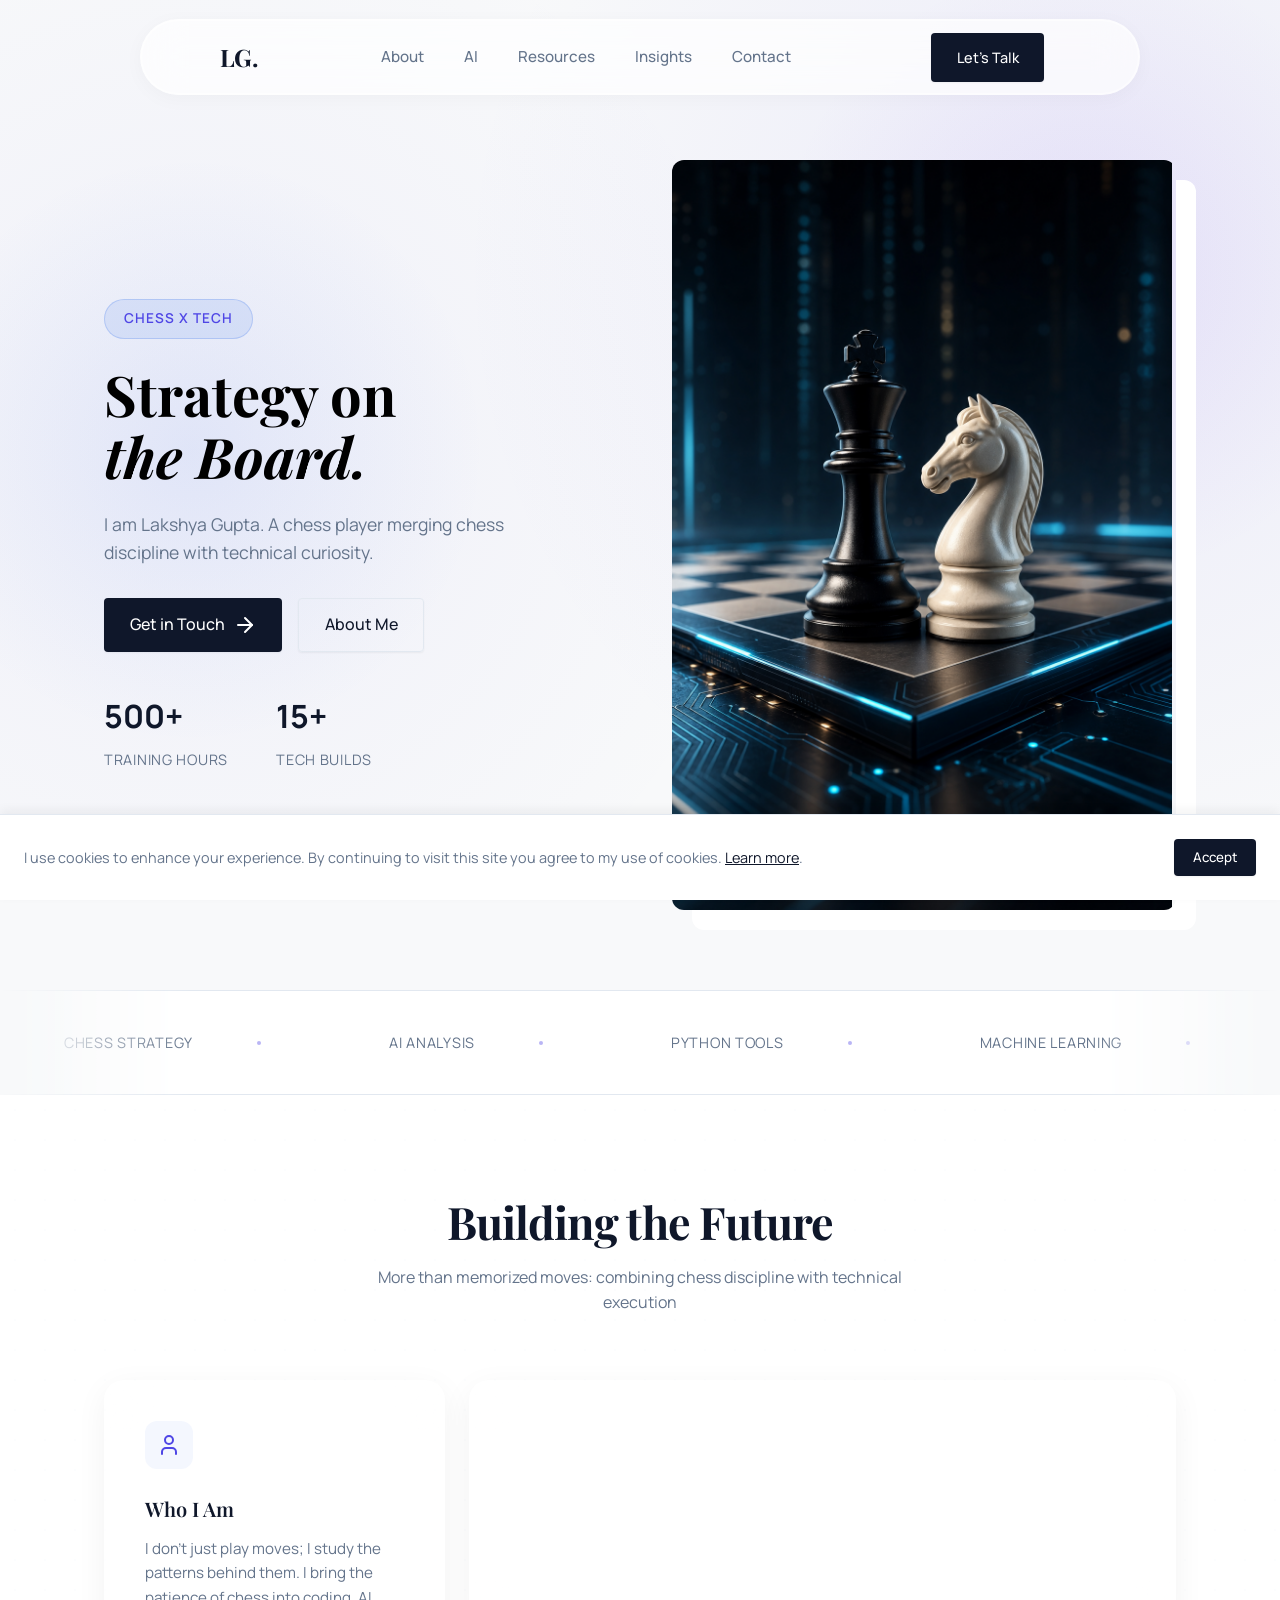
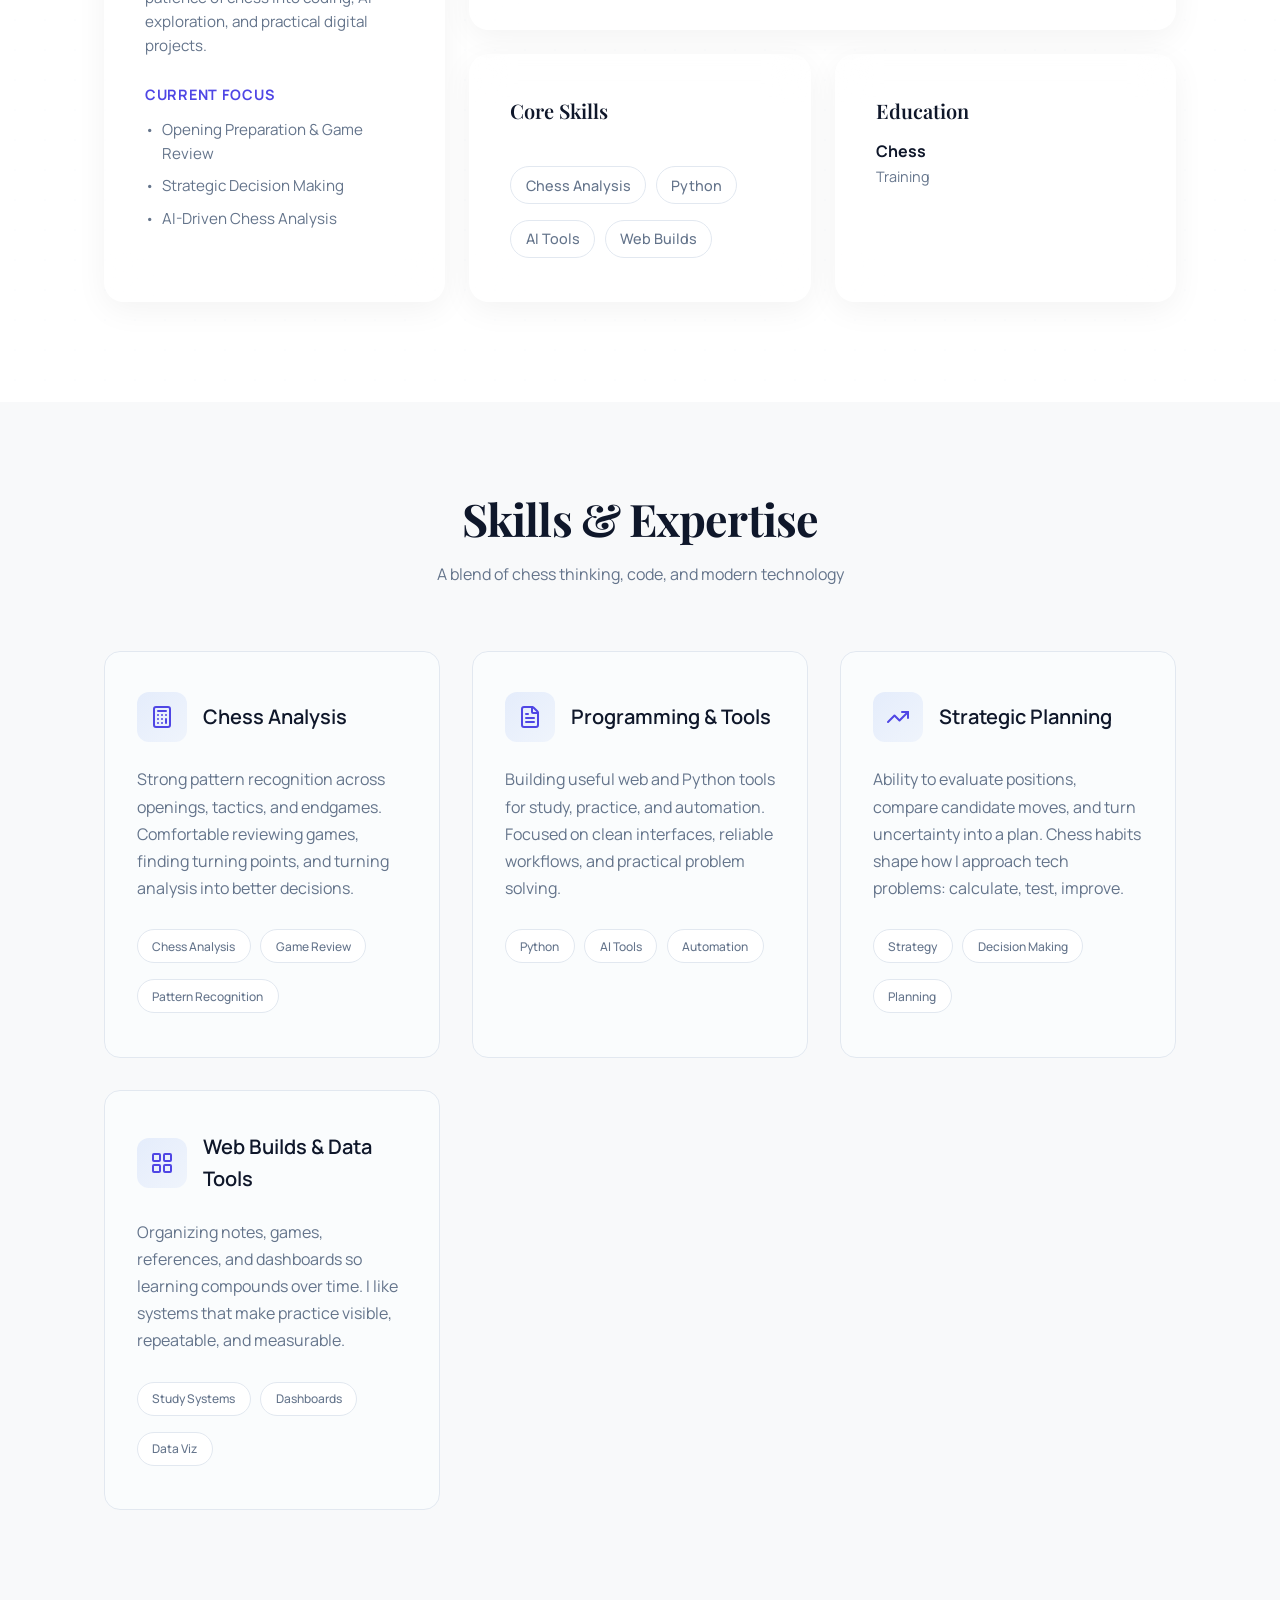
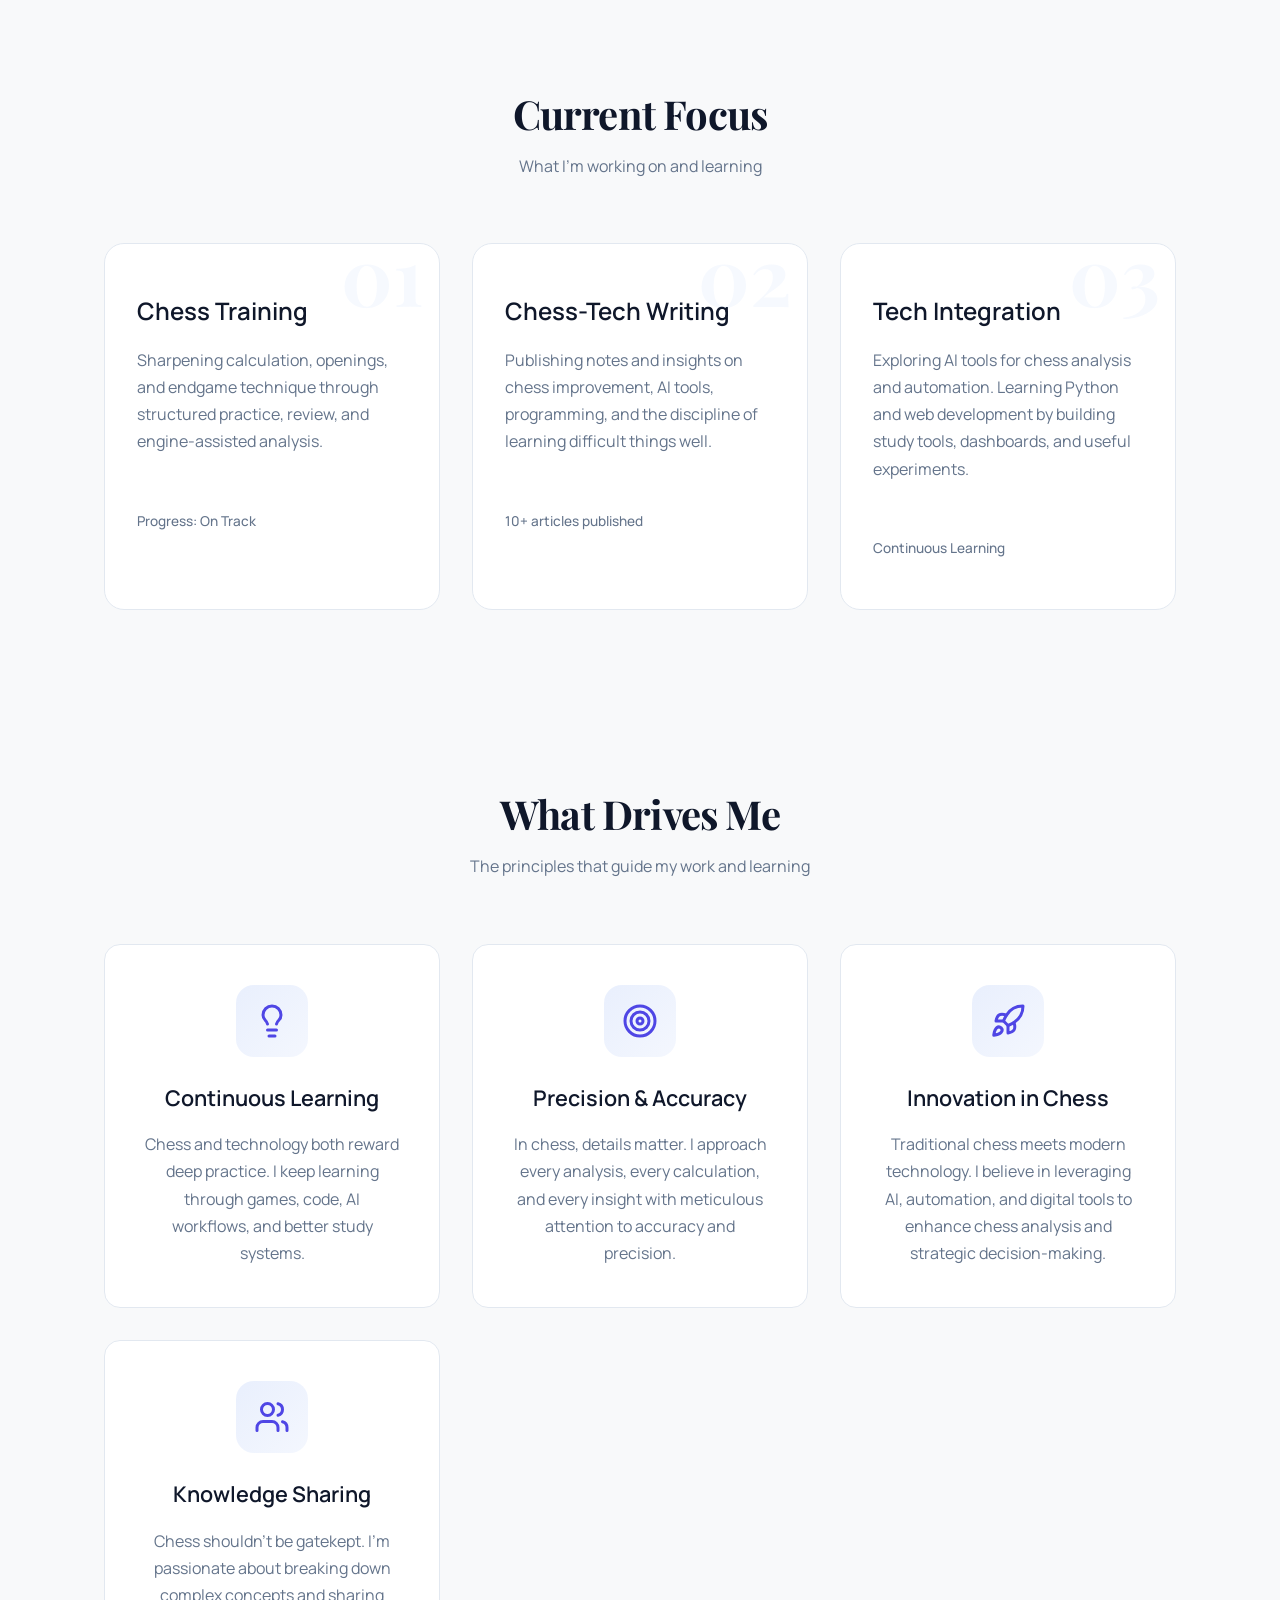
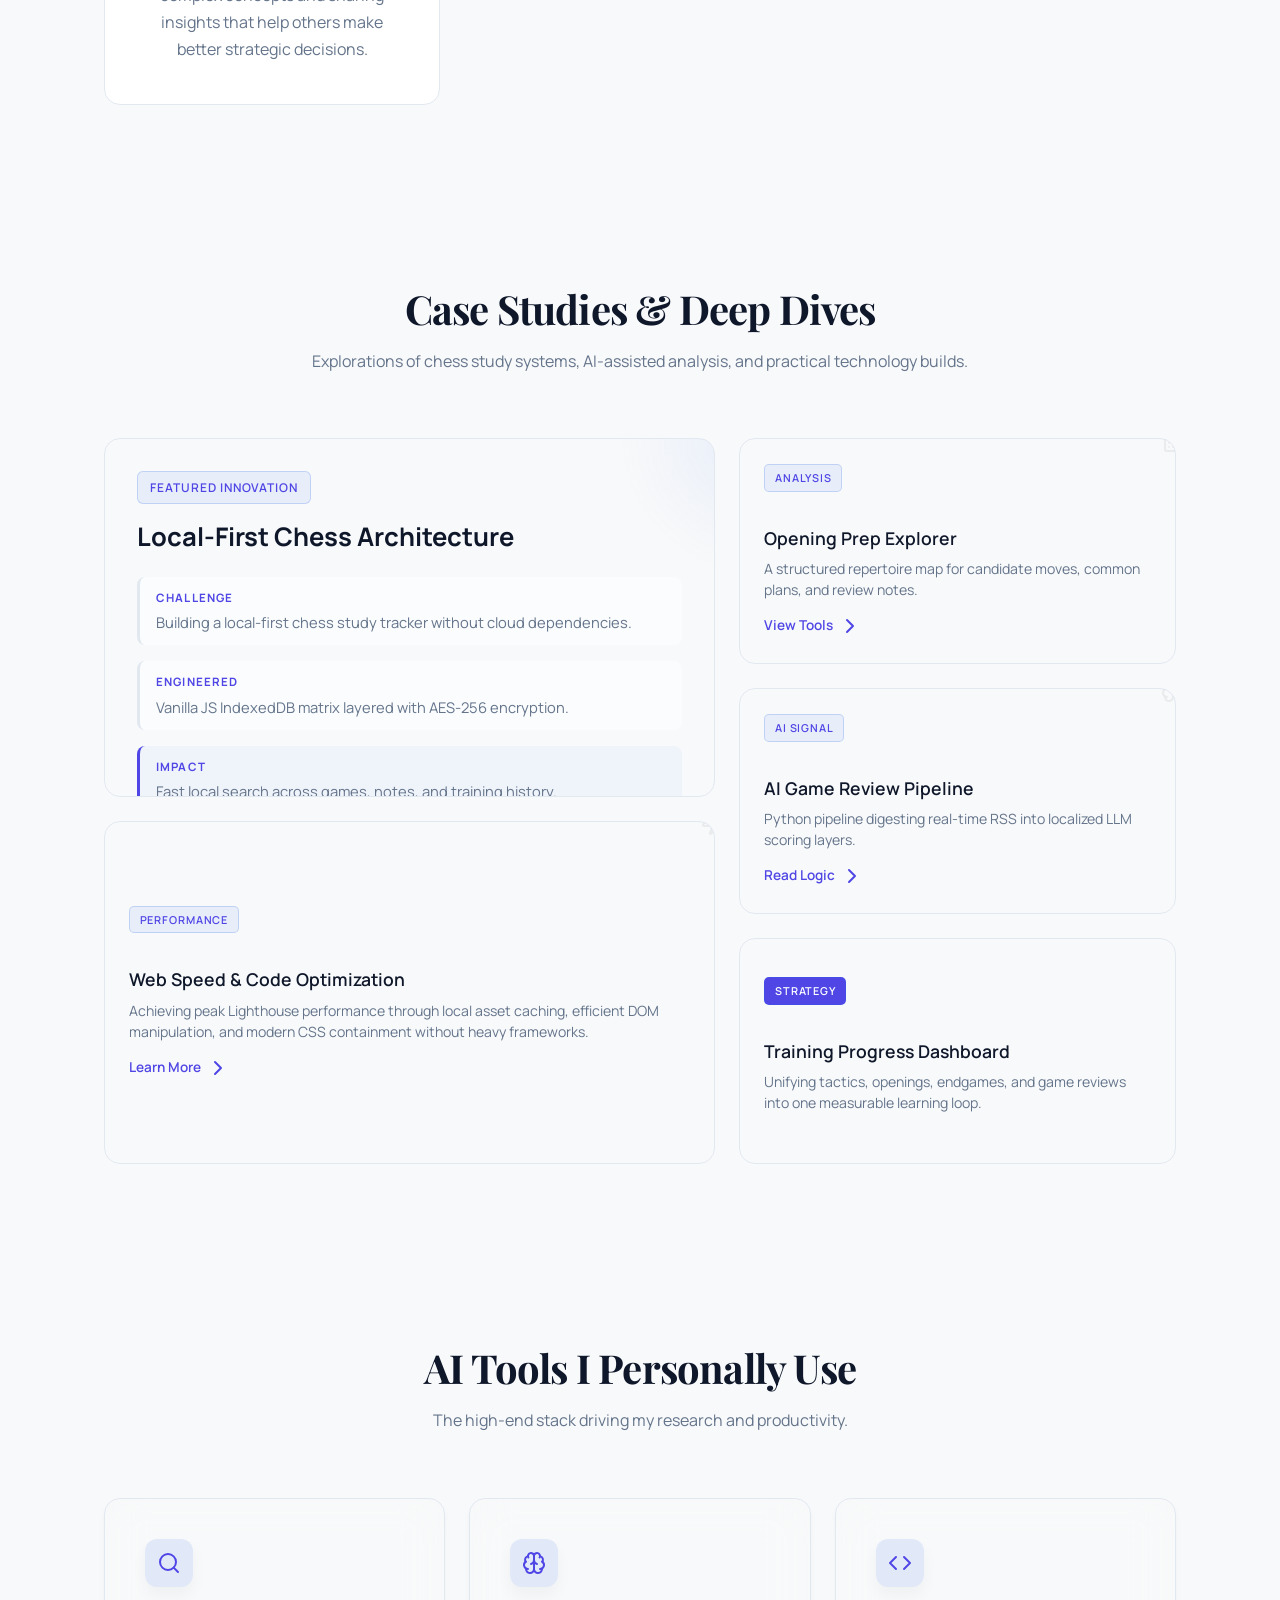
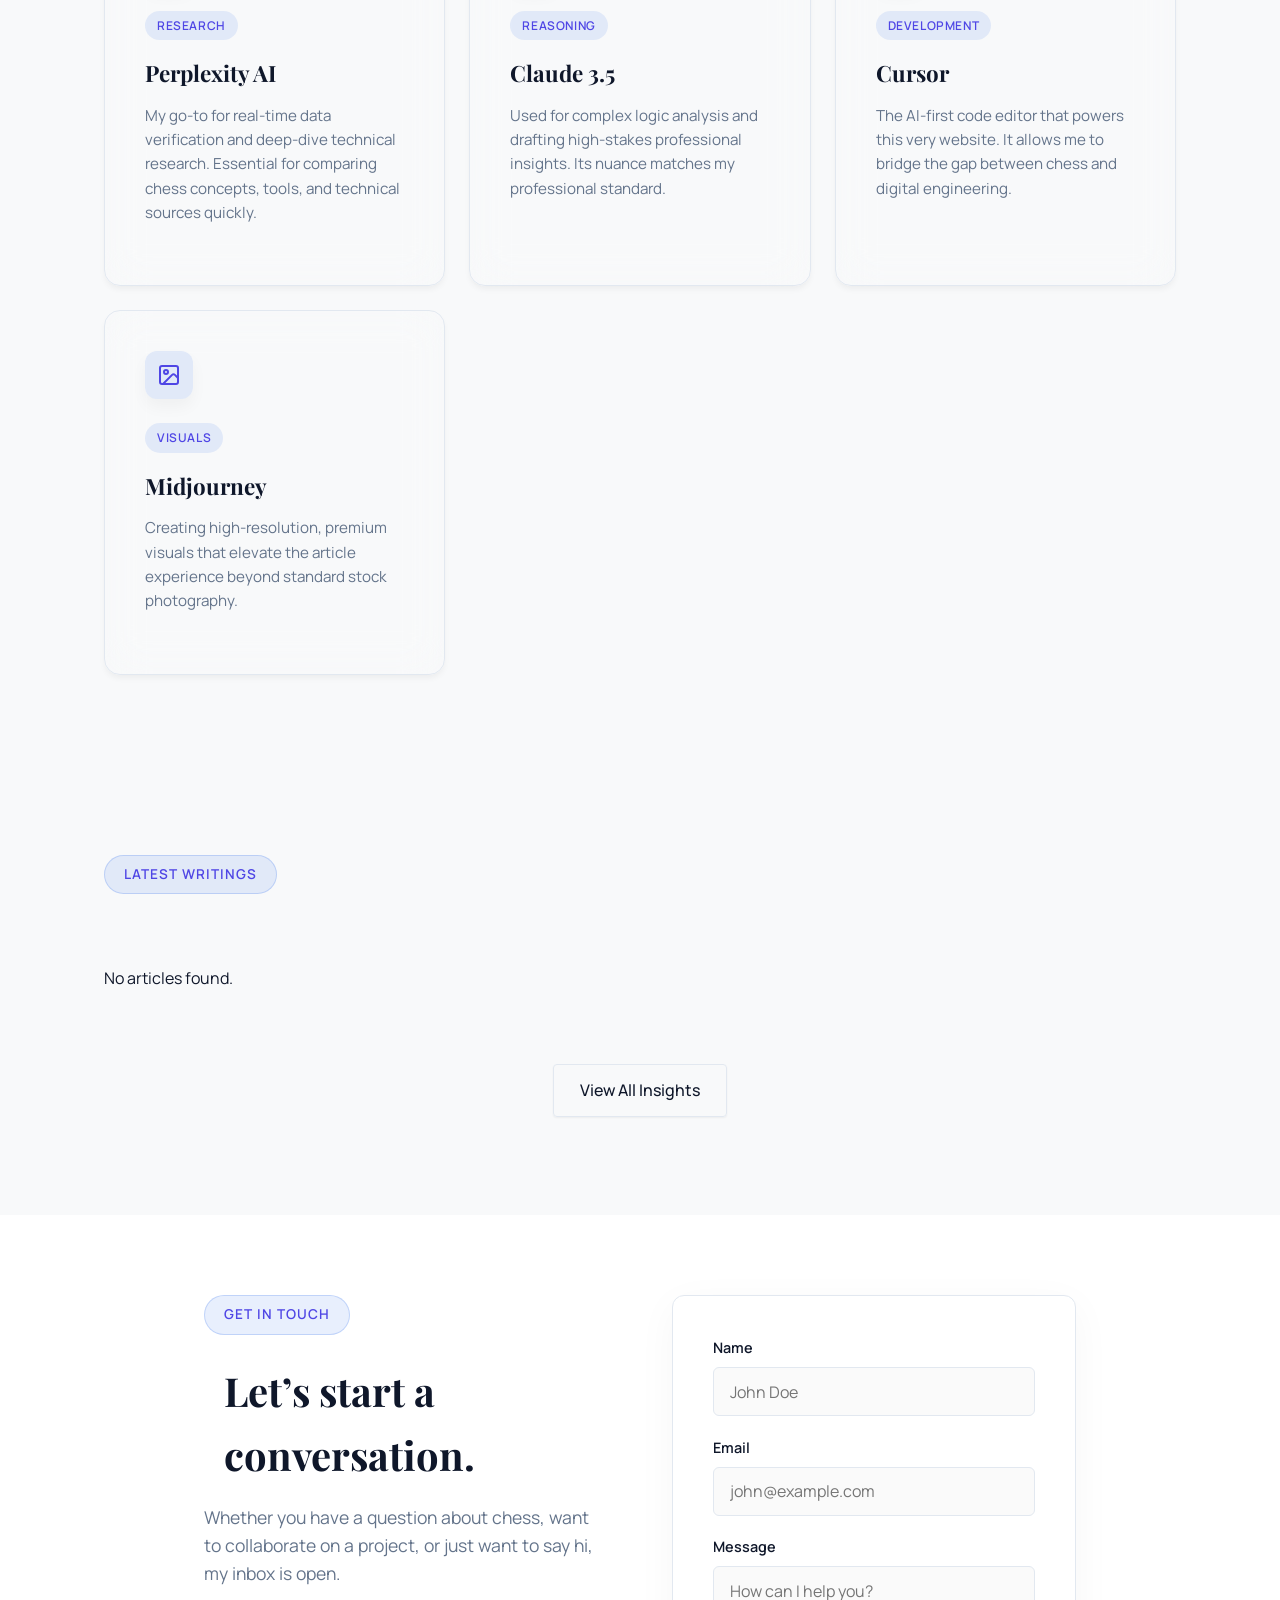
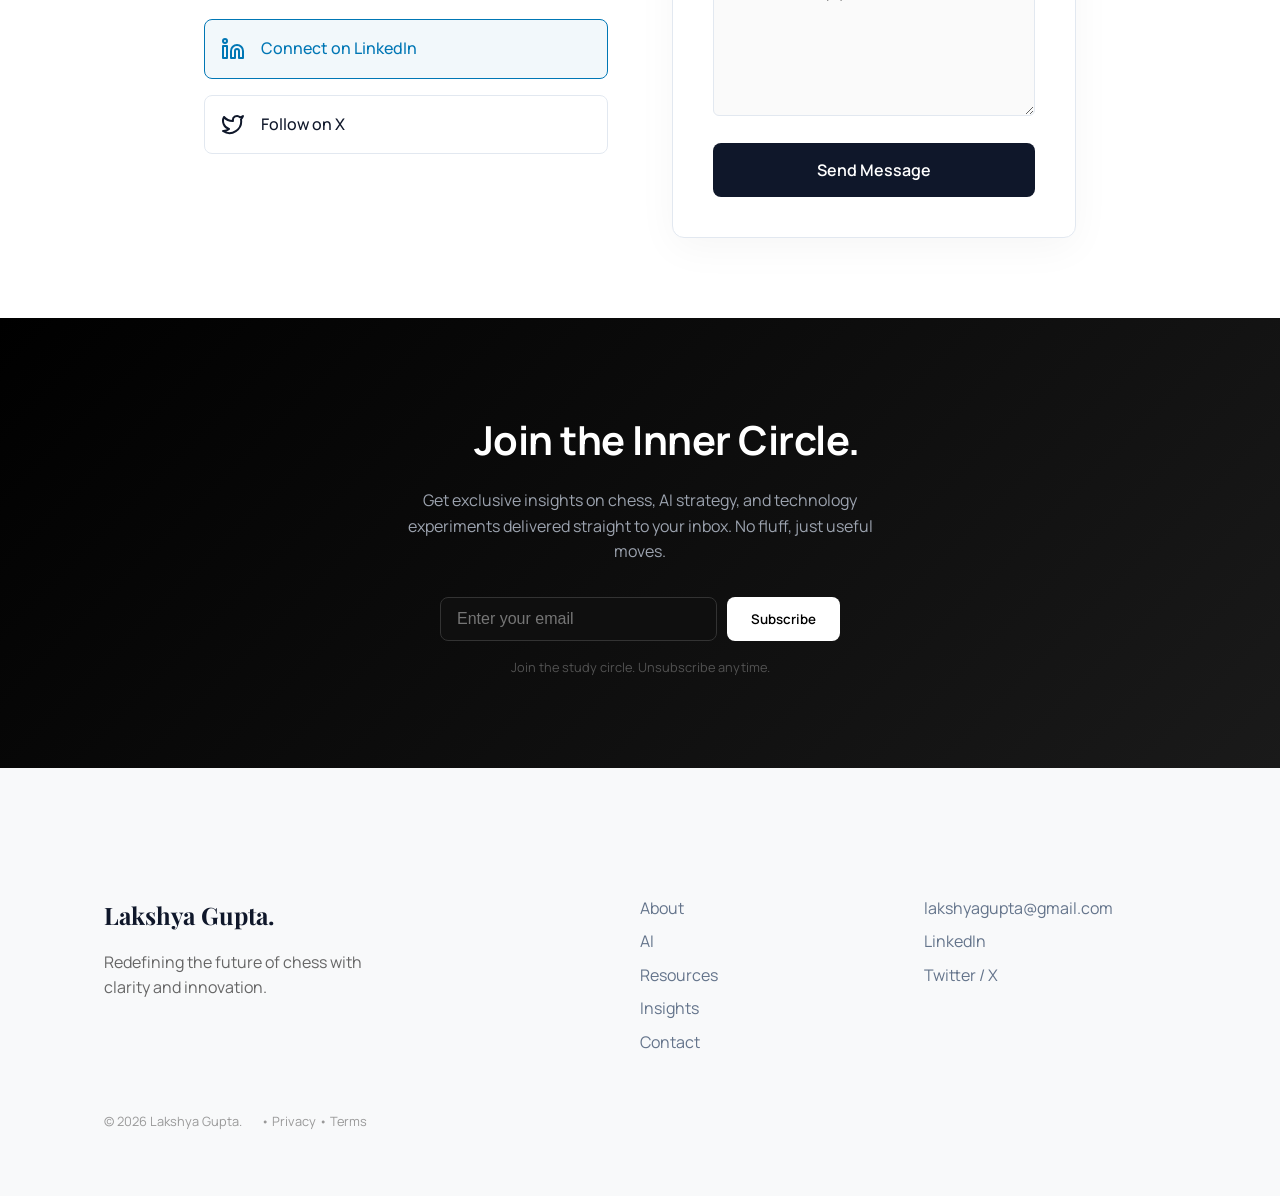
==== commit 69c894f1: "Lakhysa fixes little bit." ====
--- a/index.html
+++ b/index.html
@@ -1,78 +1,54 @@
 <!doctype html>
 <html lang="en">
-  <head>
-    <meta charset="UTF-8" />
-    <meta name="viewport" content="width=device-width, initial-scale=1.0" />
-    <title>Lakshya Gupta — Chess, Code &amp; Strategy</title>
-    <link rel="icon" type="image/png" href="/assets/images/favicon.webp" />
-    <link rel="apple-touch-icon" href="/assets/images/favicon.webp" />
-    <link rel="manifest" href="/manifest.json" />
-    <meta name="theme-color" content="#ffffff" />
-    <link rel="dns-prefetch" href="https://fonts.googleapis.com" />
-    <link rel="dns-prefetch" href="https://fonts.gstatic.com" />
-    <link rel="author" href="/humans.txt" />
-    <link rel="search" type="application/opensearchdescription+xml" title="Lakshya Gupta" href="/opensearch.xml" />
-    <meta
-      name="description"
-      content="Lakshya Gupta's portfolio: chess strategy, technology, AI tools, and thoughtful digital projects."
-    />
-    <meta
-      name="keywords"
-      content="Lakshya Gupta, Chess Player, Chess Technology, AI in Chess, Python, Web Developer, Strategy, Portfolio"
-    />
-    <meta name="author" content="Lakshya Gupta" />
-    <link rel="canonical" href="https://lakshyagupta.qzz.io/" />
-    <link
-      rel="alternate"
-      type="application/rss+xml"
-      title="Lakshya's Pulse - RSS Feed"
-      href="https://lakshyagupta.qzz.io/rss.xml"
-    />
-    <meta name="p:domain_verify" content="6c1418b63fa0224a158dd0edce0d7faf"/>
-    <meta property="og:type" content="website" />
-    <meta property="og:url" content="https://lakshyagupta.qzz.io/" />
-    <meta
-      property="og:title"
-      content="Lakshya Gupta — Chess, Code &amp; Strategy"
-    />
-    <meta
-      property="og:description"
-      content="Lakshya Gupta's portfolio: chess strategy, technology, AI tools, and thoughtful digital projects."
-    />
-    <meta
-      property="og:image"
-      content="https://lakshyagupta.qzz.io/assets/images/chess-tech-hero.png"
-    />
-    <meta property="og:site_name" content="Lakshya Gupta" />
-    <meta property="og:locale" content="en_US" />
-
-    <meta name="twitter:card" content="summary_large_image" />
-    <meta name="twitter:site" content="@Lakshyagupta" />
-    <meta name="twitter:creator" content="@Lakshyagupta" />
-    <meta name="twitter:url" content="https://lakshyagupta.qzz.io/" />
-    <meta
-      name="twitter:title"
-      content="Lakshya Gupta — Chess, Code &amp; Strategy"
-    />
-    <meta
-      name="twitter:description"
-      content="Lakshya Gupta's portfolio: chess strategy, technology, AI tools, and thoughtful digital projects."
-    />
-    <meta
-      name="twitter:image"
-      content="https://lakshyagupta.qzz.io/assets/images/chess-tech-hero.png"
-    />
-
-    <link rel="preconnect" href="https://fonts.googleapis.com" />
-    <link rel="preconnect" href="https://fonts.gstatic.com" crossorigin="" />
-    <link
-      href="https://fonts.googleapis.com/css2?family=Manrope:wght@400;500;600&amp;family=Playfair+Display:ital,wght@0,600;1,600&amp;display=swap"
-      rel="stylesheet"
-    />
-    <link rel="stylesheet" href="assets/css/style.css?v=5" />
-    <script src="/assets/js/lucide.min.js" defer></script>
-    <script src="/assets/js/supabase.min.js" defer></script>
-    <script type="application/ld+json">
+
+<head>
+  <meta charset="UTF-8" />
+  <meta name="viewport" content="width=device-width, initial-scale=1.0" />
+  <title>Lakshya Gupta — Chess, Code &amp; Strategy</title>
+  <link rel="icon" type="image/png" href="/assets/images/favicon.webp" />
+  <link rel="apple-touch-icon" href="/assets/images/favicon.webp" />
+  <link rel="manifest" href="/manifest.json" />
+  <meta name="theme-color" content="#ffffff" />
+  <link rel="dns-prefetch" href="https://fonts.googleapis.com" />
+  <link rel="dns-prefetch" href="https://fonts.gstatic.com" />
+  <link rel="author" href="/humans.txt" />
+  <link rel="search" type="application/opensearchdescription+xml" title="Lakshya Gupta" href="/opensearch.xml" />
+  <meta name="description"
+    content="Lakshya Gupta's portfolio: chess strategy, technology, AI tools, and thoughtful digital projects." />
+  <meta name="keywords"
+    content="Lakshya Gupta, Chess Player, Chess Technology, AI in Chess, Python, Web Developer, Strategy, Portfolio" />
+  <meta name="author" content="Lakshya Gupta" />
+  <link rel="canonical" href="https://lakshyagupta.qzz.io/" />
+  <link rel="alternate" type="application/rss+xml" title="Lakshya's Pulse - RSS Feed"
+    href="https://lakshyagupta.qzz.io/rss.xml" />
+  <meta name="p:domain_verify" content="6c1418b63fa0224a158dd0edce0d7faf" />
+  <meta property="og:type" content="website" />
+  <meta property="og:url" content="https://lakshyagupta.qzz.io/" />
+  <meta property="og:title" content="Lakshya Gupta — Chess, Code &amp; Strategy" />
+  <meta property="og:description"
+    content="Lakshya Gupta's portfolio: chess strategy, technology, AI tools, and thoughtful digital projects." />
+  <meta property="og:image" content="https://lakshyagupta.qzz.io/assets/images/lakshya.png" />
+  <meta property="og:site_name" content="Lakshya Gupta" />
+  <meta property="og:locale" content="en_US" />
+
+  <meta name="twitter:card" content="summary_large_image" />
+  <meta name="twitter:site" content="@Lakshyagupta" />
+  <meta name="twitter:creator" content="@Lakshyagupta" />
+  <meta name="twitter:url" content="https://lakshyagupta.qzz.io/" />
+  <meta name="twitter:title" content="Lakshya Gupta — Chess, Code &amp; Strategy" />
+  <meta name="twitter:description"
+    content="Lakshya Gupta's portfolio: chess strategy, technology, AI tools, and thoughtful digital projects." />
+  <meta name="twitter:image" content="https://lakshyagupta.qzz.io/assets/images/lakshya.png" />
+
+  <link rel="preconnect" href="https://fonts.googleapis.com" />
+  <link rel="preconnect" href="https://fonts.gstatic.com" crossorigin="" />
+  <link
+    href="https://fonts.googleapis.com/css2?family=Manrope:wght@400;500;600&amp;family=Playfair+Display:ital,wght@0,600;1,600&amp;display=swap"
+    rel="stylesheet" />
+  <link rel="stylesheet" href="assets/css/style.css?v=5" />
+  <script src="/assets/js/lucide.min.js" defer></script>
+  <script src="/assets/js/supabase.min.js" defer></script>
+  <script type="application/ld+json">
       [
         {
           "@context": "https://schema.org",
@@ -90,13 +66,9 @@
           "@type": "Person",
           "name": "Lakshya Gupta",
           "url": "https://lakshyagupta.qzz.io",
-          "image": "https://lakshyagupta.qzz.io/assets/images/chess-tech-hero.png",
+          "image": "https://lakshyagupta.qzz.io/assets/images/lakshya.png",
           "jobTitle": "Chess Player & Tech Enthusiast",
-          "alumniOf": {
-            "@type": "CollegeOrUniversity",
-            "name": "Delhi University"
-          },
-          "description": "A Delhi University student and chess player merging chess discipline with technical curiosity.",
+          "description": "A chess player merging chess discipline with technical curiosity.",
           "email": "lakshyagupta@gmail.com",
           "sameAs": [
             "https://www.linkedin.com/in/lakshya",
@@ -113,7 +85,7 @@
         }
       ]
     </script>
-    <script type="application/ld+json">
+  <script type="application/ld+json">
       {
         "@context": "https://schema.org",
         "@type": "SiteNavigationElement",
@@ -128,166 +100,158 @@
       }
     </script>
 
-    <meta name="robots" content="index, follow, max-image-preview:large, max-snippet:-1, max-video-preview:-1" />
-  </head>
-  <body>
-    <div class="preloader" aria-hidden="true">
-      <div class="loader-bar"></div>
+  <meta name="robots" content="index, follow, max-image-preview:large, max-snippet:-1, max-video-preview:-1" />
+</head>
+
+<body>
+  <div class="preloader" aria-hidden="true">
+    <div class="loader-bar"></div>
+  </div>
+  <header class="navbar" role="banner">
+    <div class="container nav-container">
+      <a href="/" class="brand">LG.</a>
+      <nav>
+        <ul class="nav-links">
+          <li><a href="#about" class="nav-link" aria-current="page">About</a></li>
+          <li><a href="/ai.html" class="nav-link">AI</a></li>
+          <li><a href="/resources.html" class="nav-link">Resources</a></li>
+          <li><a href="/blog.html" class="nav-link">Insights</a></li>
+          <li><a href="/contact.html" class="nav-link">Contact</a></li>
+        </ul>
+      </nav>
+      <div class="nav-cta-wrapper">
+        <a href="/contact.html" class="btn nav-cta-btn">Let's Talk</a>
+      </div>
+      <div class="row mobile-toggle">
+        <input type="checkbox" id="hamburger" aria-label="Toggle Navigation Menu" />
+        <label for="hamburger" class="hamburger" aria-hidden="true">
+          <span class="line"></span>
+          <span class="line"></span>
+          <span class="line"></span>
+        </label>
+      </div>
     </div>
-    <header class="navbar" role="banner">
-      <div class="container nav-container">
-        <a href="/" class="brand">LG.</a>
-        <nav>
-          <ul class="nav-links">
-            <li><a href="#about" class="nav-link" aria-current="page">About</a></li>
-            <li><a href="/ai" class="nav-link">AI</a></li>
-            <li><a href="/resources" class="nav-link">Resources</a></li>
-            <li><a href="/blog" class="nav-link">Insights</a></li>
-            <li><a href="/contact" class="nav-link">Contact</a></li>
-          </ul>
-        </nav>
-        <div class="nav-cta-wrapper">
-          <a href="/contact" class="btn nav-cta-btn">Let's Talk</a>
-        </div>
-        <div class="row mobile-toggle">
-          <input type="checkbox" id="hamburger" aria-label="Toggle Navigation Menu" />
-          <label for="hamburger" class="hamburger" aria-hidden="true">
-            <span class="line"></span>
-            <span class="line"></span>
-            <span class="line"></span>
-          </label>
-        </div>
-      </div>
-    </header>
-
-    <div class="mobile-menu">
-      <a href="#about" class="mobile-link">About</a>
-      <a href="/ai" class="mobile-link">AI</a>
-
-      <a href="/resources" class="mobile-link">Resources</a>
-      <a href="/blog" class="mobile-link">Insights</a>
-      <a href="/contact" class="mobile-link">Contact</a>
-      <a href="/contact" class="btn mobile-cta">Let's Talk</a>
+  </header>
+
+  <div class="mobile-menu">
+    <a href="#about" class="mobile-link">About</a>
+    <a href="/ai.html" class="mobile-link">AI</a>
+
+    <a href="/resources.html" class="mobile-link">Resources</a>
+    <a href="/blog.html" class="mobile-link">Insights</a>
+    <a href="/contact.html" class="mobile-link">Contact</a>
+    <a href="/contact.html" class="btn mobile-cta">Let's Talk</a>
+  </div>
+
+  <main id="main-content" role="main">
+    <section class="hero container">
+      <div class="hero-grid">
+        <div class="hero-content fade-in">
+          <span class="badge">Chess x Tech</span>
+          <h1>Strategy on <br /><em>the Board.</em></h1>
+          <p>
+            I am Lakshya Gupta. A chess player
+            merging chess discipline with technical curiosity.
+          </p>
+          <div class="hero-actions">
+            <a href="#new-contact" class="btn">Get in Touch <i data-lucide="arrow-right" size="16"></i></a>
+            <a href="#about" class="btn btn-outline">About Me</a>
+          </div>
+
+          <div class="ai-stats-bar ai-hero-stats">
+            <div class="ai-stat">
+              <strong>500+</strong>
+              <span>Training Hours</span>
+            </div>
+            <div class="ai-stat">
+              <strong>15+</strong>
+              <span>Tech Builds</span>
+            </div>
+          </div>
+        </div>
+        <div class="hero-img-box fade-in">
+          <img src="assets/images/lakshya.png"
+            alt="Chess pieces with circuit-board details for Lakshya Gupta's chess and technology portfolio" width="500"
+            fetchpriority="high" />
+        </div>
+      </div>
+    </section>
+
+    <div class="marquee-wrapper">
+      <div class="marquee-content">
+        <span class="marquee-item">CHESS STRATEGY</span>
+        <span class="marquee-item">AI ANALYSIS</span>
+        <span class="marquee-item">PYTHON TOOLS</span>
+        <span class="marquee-item">MACHINE LEARNING</span>
+        <span class="marquee-item">OPENING PREP</span>
+        <span class="marquee-item">TACTICAL PATTERNS</span>
+        <span class="marquee-item">GAME REVIEW</span>
+        <span class="marquee-item">WEB DEVELOPMENT</span>
+        <span class="marquee-item">NEURAL NETWORKS</span>
+        <span class="marquee-item">DATA DASHBOARDS</span>
+        <span class="marquee-item">ENDGAME STUDY</span>
+        <span class="marquee-item">DIGITAL CRAFT</span>
+
+        <span class="marquee-item">CHESS STRATEGY</span>
+        <span class="marquee-item">AI ANALYSIS</span>
+        <span class="marquee-item">PYTHON TOOLS</span>
+        <span class="marquee-item">MACHINE LEARNING</span>
+        <span class="marquee-item">OPENING PREP</span>
+        <span class="marquee-item">TACTICAL PATTERNS</span>
+        <span class="marquee-item">GAME REVIEW</span>
+        <span class="marquee-item">WEB DEVELOPMENT</span>
+        <span class="marquee-item">NEURAL NETWORKS</span>
+        <span class="marquee-item">DATA DASHBOARDS</span>
+        <span class="marquee-item">ENDGAME STUDY</span>
+        <span class="marquee-item">DIGITAL CRAFT</span>
+      </div>
     </div>
 
-    <main id="main-content" role="main">
-      <section class="hero container">
-        <div class="hero-grid">
-          <div class="hero-content fade-in">
-            <span class="badge">Chess x Tech</span>
-            <h1>Strategy on <br /><em>the Board.</em></h1>
-            <p>
-              I am Lakshya Gupta. A Delhi University student and chess player
-              merging chess discipline with technical curiosity.
-            </p>
-            <div class="hero-actions">
-              <a href="#new-contact" class="btn"
-                >Get in Touch <i data-lucide="arrow-right" size="16"></i
-              ></a>
-              <a href="#about" class="btn btn-outline">About Me</a>
-            </div>
-
-            <div class="ai-stats-bar ai-hero-stats">
-              <div class="ai-stat">
-                <strong>500+</strong>
-                <span>Training Hours</span>
+    <section id="about" class="section-padding grid-section">
+      <div class="container">
+        <header class="section-header">
+          <h2 class="section-title center-title">Building the Future</h2>
+          <p class="section-subtitle">
+            More than memorized moves: combining chess discipline with
+            technical execution
+          </p>
+        </header>
+
+        <div class="bento-grid">
+          <div class="bento-card tall fade-in">
+            <div class="bento-icon"><i data-lucide="user"></i></div>
+            <h3>Who I Am</h3>
+            <div class="bento-content">
+              <p>
+                I don't just play moves; I study the patterns behind
+                them. I bring the
+                patience of chess into coding, AI exploration, and practical
+                digital projects.
+              </p>
+              <div class="bento-focus">
+                <h4 class="bento-focus-title">Current Focus</h4>
+                <ul class="bento-focus-list">
+                  <li class="bento-focus-item">
+                    <span class="bento-focus-bullet">•</span>
+                    Opening Preparation & Game Review
+                  </li>
+                  <li class="bento-focus-item">
+                    <span class="bento-focus-bullet">•</span>
+                    Strategic Decision Making
+                  </li>
+                  <li class="bento-focus-item">
+                    <span class="bento-focus-bullet">•</span>
+                    AI-Driven Chess Analysis
+                  </li>
+                </ul>
               </div>
-              <div class="ai-stat">
-                <strong>15+</strong>
-                <span>Tech Builds</span>
-              </div>
-            </div>
-          </div>
-          <div class="hero-img-box fade-in">
-            <img
-              src="assets/images/chess-tech-hero.png"
-              alt="Chess pieces with circuit-board details for Lakshya Gupta's chess and technology portfolio"
-              width="500"
-              fetchpriority="high"
-            />
-          </div>
-        </div>
-      </section>
-
-      <div class="marquee-wrapper">
-        <div class="marquee-content">
-          <span class="marquee-item">CHESS STRATEGY</span>
-          <span class="marquee-item">AI ANALYSIS</span>
-          <span class="marquee-item">PYTHON TOOLS</span>
-          <span class="marquee-item">MACHINE LEARNING</span>
-          <span class="marquee-item">OPENING PREP</span>
-          <span class="marquee-item">TACTICAL PATTERNS</span>
-          <span class="marquee-item">GAME REVIEW</span>
-          <span class="marquee-item">WEB DEVELOPMENT</span>
-          <span class="marquee-item">NEURAL NETWORKS</span>
-          <span class="marquee-item">DATA DASHBOARDS</span>
-          <span class="marquee-item">ENDGAME STUDY</span>
-          <span class="marquee-item">DIGITAL CRAFT</span>
-
-          <span class="marquee-item">CHESS STRATEGY</span>
-          <span class="marquee-item">AI ANALYSIS</span>
-          <span class="marquee-item">PYTHON TOOLS</span>
-          <span class="marquee-item">MACHINE LEARNING</span>
-          <span class="marquee-item">OPENING PREP</span>
-          <span class="marquee-item">TACTICAL PATTERNS</span>
-          <span class="marquee-item">GAME REVIEW</span>
-          <span class="marquee-item">WEB DEVELOPMENT</span>
-          <span class="marquee-item">NEURAL NETWORKS</span>
-          <span class="marquee-item">DATA DASHBOARDS</span>
-          <span class="marquee-item">ENDGAME STUDY</span>
-          <span class="marquee-item">DIGITAL CRAFT</span>
-        </div>
-      </div>
-
-      <section id="about" class="section-padding grid-section">
-        <div class="container">
-          <header class="section-header">
-            <h2 class="section-title center-title">Building the Future</h2>
-            <p class="section-subtitle">
-              More than memorized moves: combining chess discipline with
-              technical execution
-            </p>
-          </header>
-
-          <div class="bento-grid">
-            <div class="bento-card tall fade-in">
-              <div class="bento-icon"><i data-lucide="user"></i></div>
-              <h3>Who I Am</h3>
-              <div class="bento-content">
-                <p>
-                  I don't just play moves; I study the patterns behind
-                  them. Currently pursuing B.Com from Delhi University, I bring the
-                  patience of chess into coding, AI exploration, and practical
-                  digital projects.
-                </p>
-                <div class="bento-focus">
-                  <h4 class="bento-focus-title">Current Focus</h4>
-                  <ul class="bento-focus-list">
-                    <li class="bento-focus-item">
-                      <span class="bento-focus-bullet">•</span>
-                      Opening Preparation & Game Review
-                    </li>
-                    <li class="bento-focus-item">
-                      <span class="bento-focus-bullet">•</span>
-                      Strategic Decision Making
-                    </li>
-                    <li class="bento-focus-item">
-                      <span class="bento-focus-bullet">•</span>
-                      AI-Driven Chess Analysis
-                    </li>
-                  </ul>
-                </div>
-              </div>
-            </div>
-
-            <div class="bento-card wide video-card fade-in">
-              <iframe
-                width="100%"
-                height="100%"
-                src="https://www.youtube-nocookie.com/embed/rknci1EPus8?si=QKhI5XzGSlrRk8vS&dnt=1"
-                title="Lakshya Gupta - Professional Introduction and Vision"
-                frameborder="0"
-                allow="
+            </div>
+          </div>
+
+          <div class="bento-card wide video-card fade-in">
+            <iframe width="100%" height="100%"
+              src="https://www.youtube-nocookie.com/embed/rknci1EPus8?si=QKhI5XzGSlrRk8vS&dnt=1"
+              title="Lakshya Gupta - Professional Introduction and Vision" frameborder="0" allow="
                   accelerometer;
                   autoplay;
                   clipboard-write;
@@ -295,608 +259,542 @@
                   gyroscope;
                   picture-in-picture;
                   web-share;
-                "
-                referrerpolicy="strict-origin-when-cross-origin"
-                loading="lazy"
-                allowfullscreen=""
-                class="video-iframe"
-              ></iframe>
-            </div>
-
-            <div class="bento-card fade-in">
-              <h3>Core Skills</h3>
-              <div class="skill-tags">
-                <span class="skill-tag">Chess Analysis</span>
-                <span class="skill-tag">Python</span>
-                <span class="skill-tag">AI Tools</span>
-                <span class="skill-tag">Web Builds</span>
-              </div>
-            </div>
-
-            <div class="bento-card fade-in">
-              <h3>Education</h3>
-              <div class="education-block">
-                <strong>Chess</strong>
-                <div class="education-status">Training</div>
-              </div>
-              <div>
-                <strong>B.Com (DU)</strong>
-                <div class="education-status">Pursuing</div>
-              </div>
-            </div>
-          </div>
-        </div>
-      </section>
-
-      <section class="section-padding container">
-        <header class="section-header">
-          <h2 class="section-title center-title">Skills &amp; Expertise</h2>
-          <p class="section-subtitle">
-            A blend of chess thinking, code, and modern technology
-          </p>
-        </header>
-
-        <div class="skills-grid">
-          <div class="skill-card fade-in">
-            <div class="skill-card-header">
-              <div class="skill-icon">
-                <i data-lucide="calculator"></i>
-              </div>
-              <h3>Chess Analysis</h3>
-            </div>
-            <p>
-              Strong pattern recognition across openings, tactics, and endgames. Comfortable reviewing games, finding turning points, and turning analysis into better decisions.
-            </p>
+                " referrerpolicy="strict-origin-when-cross-origin" loading="lazy" allowfullscreen=""
+              class="video-iframe"></iframe>
+          </div>
+
+          <div class="bento-card fade-in">
+            <h3>Core Skills</h3>
             <div class="skill-tags">
               <span class="skill-tag">Chess Analysis</span>
-              <span class="skill-tag">Game Review</span>
-              <span class="skill-tag">Pattern Recognition</span>
-            </div>
-          </div>
-
-          <div class="skill-card fade-in">
-            <div class="skill-card-header">
-              <div class="skill-icon">
-                <i data-lucide="file-text"></i>
-              </div>
-              <h3>Programming &amp; Tools</h3>
-            </div>
-            <p>
-              Building useful web and Python tools for study, practice, and automation. Focused on clean interfaces, reliable workflows, and practical problem solving.
-            </p>
-            <div class="skill-tags">
               <span class="skill-tag">Python</span>
               <span class="skill-tag">AI Tools</span>
-              <span class="skill-tag">Automation</span>
-            </div>
-          </div>
-
-          <div class="skill-card fade-in">
-            <div class="skill-card-header">
-              <div class="skill-icon">
-                <i data-lucide="trending-up"></i>
+              <span class="skill-tag">Web Builds</span>
+            </div>
+          </div>
+
+          <div class="bento-card fade-in">
+            <h3>Education</h3>
+            <div class="education-block">
+              <strong>Chess</strong>
+              <div class="education-status">Training</div>
+            </div>
+          </div>
+        </div>
+      </div>
+    </section>
+
+    <section class="section-padding container">
+      <header class="section-header">
+        <h2 class="section-title center-title">Skills &amp; Expertise</h2>
+        <p class="section-subtitle">
+          A blend of chess thinking, code, and modern technology
+        </p>
+      </header>
+
+      <div class="skills-grid">
+        <div class="skill-card fade-in">
+          <div class="skill-card-header">
+            <div class="skill-icon">
+              <i data-lucide="calculator"></i>
+            </div>
+            <h3>Chess Analysis</h3>
+          </div>
+          <p>
+            Strong pattern recognition across openings, tactics, and endgames. Comfortable reviewing games, finding
+            turning points, and turning analysis into better decisions.
+          </p>
+          <div class="skill-tags">
+            <span class="skill-tag">Chess Analysis</span>
+            <span class="skill-tag">Game Review</span>
+            <span class="skill-tag">Pattern Recognition</span>
+          </div>
+        </div>
+
+        <div class="skill-card fade-in">
+          <div class="skill-card-header">
+            <div class="skill-icon">
+              <i data-lucide="file-text"></i>
+            </div>
+            <h3>Programming &amp; Tools</h3>
+          </div>
+          <p>
+            Building useful web and Python tools for study, practice, and automation. Focused on clean interfaces,
+            reliable workflows, and practical problem solving.
+          </p>
+          <div class="skill-tags">
+            <span class="skill-tag">Python</span>
+            <span class="skill-tag">AI Tools</span>
+            <span class="skill-tag">Automation</span>
+          </div>
+        </div>
+
+        <div class="skill-card fade-in">
+          <div class="skill-card-header">
+            <div class="skill-icon">
+              <i data-lucide="trending-up"></i>
+            </div>
+            <h3>Strategic Planning</h3>
+          </div>
+          <p>
+            Ability to evaluate positions, compare candidate moves, and turn uncertainty into a plan. Chess habits shape
+            how I approach tech problems: calculate, test, improve.
+          </p>
+          <div class="skill-tags">
+            <span class="skill-tag">Strategy</span>
+            <span class="skill-tag">Decision Making</span>
+            <span class="skill-tag">Planning</span>
+          </div>
+        </div>
+
+        <div class="skill-card fade-in">
+          <div class="skill-card-header">
+            <div class="skill-icon">
+              <i data-lucide="layout-grid"></i>
+            </div>
+            <h3>Web Builds &amp; Data Tools</h3>
+          </div>
+          <p>
+            Organizing notes, games, references, and dashboards so learning compounds over time. I like systems that
+            make practice visible, repeatable, and measurable.
+          </p>
+          <div class="skill-tags">
+            <span class="skill-tag">Study Systems</span>
+            <span class="skill-tag">Dashboards</span>
+            <span class="skill-tag">Data Viz</span>
+          </div>
+        </div>
+      </div>
+    </section>
+
+    <section class="section-padding">
+      <div class="container">
+        <div class="theme-center-margin-1">
+          <h2 class="section-title theme-margin-2">Current Focus</h2>
+          <p class="theme-w-muted-3">What I'm working on and learning</p>
+        </div>
+
+        <div class="focus-grid">
+          <div class="focus-card fade-in">
+            <div class="focus-number">01</div>
+            <h3>Chess Training</h3>
+            <p>
+              Sharpening calculation, openings, and endgame technique through structured practice, review, and
+              engine-assisted analysis.
+            </p>
+            <div class="progress-bar">
+              <div class="progress-fill theme-w-4"></div>
+            </div>
+            <span class="progress-label">Progress: On Track</span>
+          </div>
+
+          <div class="focus-card fade-in">
+            <div class="focus-number">02</div>
+            <h3>Chess-Tech Writing</h3>
+            <p>
+              Publishing notes and insights on chess improvement, AI tools, programming, and the discipline of learning
+              difficult things well.
+            </p>
+            <div class="progress-bar">
+              <div class="progress-fill theme-w-5"></div>
+            </div>
+            <span class="progress-label">10+ articles published</span>
+          </div>
+
+          <div class="focus-card fade-in">
+            <div class="focus-number">03</div>
+            <h3>Tech Integration</h3>
+            <p>
+              Exploring AI tools for chess analysis and automation. Learning Python and web development by building
+              study tools, dashboards, and useful experiments.
+            </p>
+            <div class="progress-bar">
+              <div class="progress-fill theme-w-6"></div>
+            </div>
+            <span class="progress-label">Continuous Learning</span>
+          </div>
+        </div>
+      </div>
+    </section>
+
+    <section class="section-padding">
+      <div class="container">
+        <div class="theme-center-margin-1">
+          <h2 class="section-title theme-margin-2">What Drives Me</h2>
+          <p class="theme-w-muted-7">
+            The principles that guide my work and learning
+          </p>
+        </div>
+
+        <div class="values-grid">
+          <div class="value-card fade-in">
+            <div class="value-icon-wrapper">
+              <i data-lucide="lightbulb"></i>
+            </div>
+            <h3>Continuous Learning</h3>
+            <p>
+              Chess and technology both reward deep practice. I keep learning through games, code, AI workflows, and
+              better study systems.
+            </p>
+          </div>
+
+          <div class="value-card fade-in">
+            <div class="value-icon-wrapper">
+              <i data-lucide="target"></i>
+            </div>
+            <h3>Precision &amp; Accuracy</h3>
+            <p>
+              In chess, details matter. I approach every analysis, every
+              calculation, and every insight with meticulous attention to
+              accuracy and precision.
+            </p>
+          </div>
+
+          <div class="value-card fade-in">
+            <div class="value-icon-wrapper">
+              <i data-lucide="rocket"></i>
+            </div>
+            <h3>Innovation in Chess</h3>
+            <p>
+              Traditional chess meets modern technology. I believe in
+              leveraging AI, automation, and digital tools to enhance
+              chess analysis and strategic decision-making.
+            </p>
+          </div>
+
+          <div class="value-card fade-in">
+            <div class="value-icon-wrapper">
+              <i data-lucide="users"></i>
+            </div>
+            <h3>Knowledge Sharing</h3>
+            <p>
+              Chess shouldn't be gatekept. I'm passionate about breaking
+              down complex concepts and sharing insights that help others make
+              better strategic decisions.
+            </p>
+          </div>
+        </div>
+      </div>
+    </section>
+
+    <section class="section-padding container">
+      <div class="fade-in theme-center-margin-1">
+        <h2 class="section-title theme-margin-8">
+          Case Studies &amp; Deep Dives
+        </h2>
+        <p class="theme-muted-9">
+          Explorations of chess study systems, AI-assisted analysis, and practical technology builds.
+        </p>
+      </div>
+
+      <div class="innovation-showcase-grid">
+        <div class="feature-column">
+          <div class="showcase-card feature">
+            <div class="showcase-glow"></div>
+            <div class="showcase-content">
+              <span class="badge showcase-badge">Featured Innovation</span>
+              <h3 class="showcase-title">Local-First Chess Architecture</h3>
+              <div class="showcase-details">
+                <div class="detail-row">
+                  <span class="detail-label">Challenge</span>
+                  <p>
+                    Building a local-first chess study tracker without cloud dependencies.
+                  </p>
+                </div>
+                <div class="detail-row">
+                  <span class="detail-label">Engineered</span>
+                  <p>
+                    Vanilla JS IndexedDB matrix layered with AES-256
+                    encryption.
+                  </p>
+                </div>
+                <div class="detail-row highlight">
+                  <span class="detail-label">Impact</span>
+                  <p>
+                    Fast local search across games, notes, and training history.
+                  </p>
+                </div>
               </div>
-              <h3>Strategic Planning</h3>
-            </div>
-            <p>
-              Ability to evaluate positions, compare candidate moves, and turn uncertainty into a plan. Chess habits shape how I approach tech problems: calculate, test, improve.
-            </p>
-            <div class="skill-tags">
-              <span class="skill-tag">Strategy</span>
-              <span class="skill-tag">Decision Making</span>
-              <span class="skill-tag">Planning</span>
-            </div>
-          </div>
-
-          <div class="skill-card fade-in">
-            <div class="skill-card-header">
-              <div class="skill-icon">
-                <i data-lucide="layout-grid"></i>
-              </div>
-              <h3>Web Builds &amp; Data Tools</h3>
-            </div>
-            <p>
-              Organizing notes, games, references, and dashboards so learning compounds over time. I like systems that make practice visible, repeatable, and measurable.
-            </p>
-            <div class="skill-tags">
-              <span class="skill-tag">Study Systems</span>
-              <span class="skill-tag">Dashboards</span>
-              <span class="skill-tag">Data Viz</span>
-            </div>
-          </div>
-        </div>
-      </section>
-
-      <section class="section-padding">
-        <div class="container">
-          <div class="theme-center-margin-1">
-            <h2 class="section-title theme-margin-2">Current Focus</h2>
-            <p class="theme-w-muted-3">What I'm working on and learning</p>
-          </div>
-
-          <div class="focus-grid">
-            <div class="focus-card fade-in">
-              <div class="focus-number">01</div>
-              <h3>Chess Training</h3>
-              <p>
-                Sharpening calculation, openings, and endgame technique through structured practice, review, and engine-assisted analysis.
+              <a href="https://github.com/lakshya" class="btn btn-showcase" target="_blank" rel="noopener noreferrer">
+                Explore Architecture <i data-lucide="arrow-right"></i>
+              </a>
+            </div>
+          </div>
+
+          <div class="showcase-card secondary">
+            <div class="showcase-bg icon-bg">
+              <i data-lucide="zap"></i>
+            </div>
+            <div class="showcase-content">
+              <span class="badge compact">Performance</span>
+              <h4>Web Speed &amp; Code Optimization</h4>
+              <p class="showcase-desc">
+                Achieving peak Lighthouse performance through local asset
+                caching, efficient DOM manipulation, and modern CSS
+                containment without heavy frameworks.
               </p>
-              <div class="progress-bar">
-                <div class="progress-fill theme-w-4"></div>
-              </div>
-              <span class="progress-label">Progress: On Track</span>
-            </div>
-
-            <div class="focus-card fade-in">
-              <div class="focus-number">02</div>
-              <h3>Chess-Tech Writing</h3>
-              <p>
-                Publishing notes and insights on chess improvement, AI tools, programming, and the discipline of learning difficult things well.
+              <a href="#about" class="link-arrow">Learn More <i data-lucide="chevron-right"></i></a>
+            </div>
+          </div>
+        </div>
+
+        <div class="showcase-column">
+          <div class="showcase-card secondary">
+            <div class="showcase-bg icon-bg">
+              <i data-lucide="calculator"></i>
+            </div>
+            <div class="showcase-content">
+              <span class="badge compact">Analysis</span>
+              <h4>Opening Prep Explorer</h4>
+              <p class="showcase-desc">
+                A structured repertoire map for candidate moves, common plans, and review notes.
               </p>
-              <div class="progress-bar">
-                <div class="progress-fill theme-w-5"></div>
-              </div>
-              <span class="progress-label">10+ articles published</span>
-            </div>
-
-            <div class="focus-card fade-in">
-              <div class="focus-number">03</div>
-              <h3>Tech Integration</h3>
-              <p>
-                Exploring AI tools for chess analysis and automation. Learning Python and web development by building study tools, dashboards, and useful experiments.
+              <a href="/resources.html" class="link-arrow">View Tools <i data-lucide="chevron-right"></i></a>
+            </div>
+          </div>
+
+          <div class="showcase-card secondary">
+            <div class="showcase-bg icon-bg">
+              <i data-lucide="brain-circuit"></i>
+            </div>
+            <div class="showcase-content">
+              <span class="badge compact">AI Signal</span>
+              <h4>AI Game Review Pipeline</h4>
+              <p class="showcase-desc">
+                Python pipeline digesting real-time RSS into localized LLM
+                scoring layers.
               </p>
-              <div class="progress-bar">
-                <div class="progress-fill theme-w-6"></div>
-              </div>
-              <span class="progress-label">Continuous Learning</span>
-            </div>
-          </div>
-        </div>
-      </section>
-
-      <section class="section-padding">
-        <div class="container">
-          <div class="theme-center-margin-1">
-            <h2 class="section-title theme-margin-2">What Drives Me</h2>
-            <p class="theme-w-muted-7">
-              The principles that guide my work and learning
-            </p>
-          </div>
-
-          <div class="values-grid">
-            <div class="value-card fade-in">
-              <div class="value-icon-wrapper">
-                <i data-lucide="lightbulb"></i>
-              </div>
-              <h3>Continuous Learning</h3>
-              <p>
-                Chess and technology both reward deep practice. I keep learning through games, code, AI workflows, and better study systems.
+              <a href="/ai.html" class="link-arrow">Read Logic <i data-lucide="chevron-right"></i></a>
+            </div>
+          </div>
+
+          <div class="showcase-card secondary highlight-bg">
+            <div class="showcase-content">
+              <span class="badge compact solid">Strategy</span>
+              <h4>Training Progress Dashboard</h4>
+              <p class="showcase-desc">
+                Unifying tactics, openings, endgames, and game reviews into one measurable learning loop.
               </p>
             </div>
-
-            <div class="value-card fade-in">
-              <div class="value-icon-wrapper">
-                <i data-lucide="target"></i>
-              </div>
-              <h3>Precision &amp; Accuracy</h3>
-              <p>
-                In chess, details matter. I approach every analysis, every
-                calculation, and every insight with meticulous attention to
-                accuracy and precision.
-              </p>
-            </div>
-
-            <div class="value-card fade-in">
-              <div class="value-icon-wrapper">
-                <i data-lucide="rocket"></i>
-              </div>
-              <h3>Innovation in Chess</h3>
-              <p>
-                Traditional chess meets modern technology. I believe in
-                leveraging AI, automation, and digital tools to enhance
-                chess analysis and strategic decision-making.
-              </p>
-            </div>
-
-            <div class="value-card fade-in">
-              <div class="value-icon-wrapper">
-                <i data-lucide="users"></i>
-              </div>
-              <h3>Knowledge Sharing</h3>
-              <p>
-                Chess shouldn't be gatekept. I'm passionate about breaking
-                down complex concepts and sharing insights that help others make
-                better strategic decisions.
-              </p>
-            </div>
-          </div>
-        </div>
-      </section>
-
-      <section class="section-padding container">
-        <div class="fade-in theme-center-margin-1">
-          <h2 class="section-title theme-margin-8">
-            Case Studies &amp; Deep Dives
-          </h2>
-          <p class="theme-muted-9">
-            Explorations of chess study systems, AI-assisted analysis, and practical technology builds.
-          </p>
-        </div>
-
-        <div class="innovation-showcase-grid">
-          <div class="feature-column">
-            <div class="showcase-card feature">
-              <div class="showcase-glow"></div>
-              <div class="showcase-content">
-                <span class="badge showcase-badge">Featured Innovation</span>
-                <h3 class="showcase-title">Local-First Chess Architecture</h3>
-                <div class="showcase-details">
-                  <div class="detail-row">
-                    <span class="detail-label">Challenge</span>
-                    <p>
-                      Building a local-first chess study tracker without cloud dependencies.
-                    </p>
-                  </div>
-                  <div class="detail-row">
-                    <span class="detail-label">Engineered</span>
-                    <p>
-                      Vanilla JS IndexedDB matrix layered with AES-256
-                      encryption.
-                    </p>
-                  </div>
-                  <div class="detail-row highlight">
-                    <span class="detail-label">Impact</span>
-                    <p>
-                      Fast local search across games, notes, and training history.
-                    </p>
-                  </div>
-                </div>
-                <a
-                  href="https://github.com/lakshya"
-                  class="btn btn-showcase"
-                  target="_blank"
-                  rel="noopener noreferrer"
-                >
-                  Explore Architecture <i data-lucide="arrow-right"></i>
-                </a>
-              </div>
-            </div>
-
-            <div class="showcase-card secondary">
-              <div class="showcase-bg icon-bg">
-                <i data-lucide="zap"></i>
-              </div>
-              <div class="showcase-content">
-                <span class="badge compact">Performance</span>
-                <h4>Web Speed &amp; Code Optimization</h4>
-                <p class="showcase-desc">
-                  Achieving peak Lighthouse performance through local asset
-                  caching, efficient DOM manipulation, and modern CSS
-                  containment without heavy frameworks.
-                </p>
-                <a href="#about" class="link-arrow"
-                  >Learn More <i data-lucide="chevron-right"></i
-                ></a>
-              </div>
-            </div>
-          </div>
-
-          <div class="showcase-column">
-            <div class="showcase-card secondary">
-              <div class="showcase-bg icon-bg">
-                <i data-lucide="calculator"></i>
-              </div>
-              <div class="showcase-content">
-                <span class="badge compact">Analysis</span>
-                <h4>Opening Prep Explorer</h4>
-                <p class="showcase-desc">
-                  A structured repertoire map for candidate moves, common plans, and review notes.
-                </p>
-                <a href="/resources" class="link-arrow"
-                  >View Tools <i data-lucide="chevron-right"></i
-                ></a>
-              </div>
-            </div>
-
-            <div class="showcase-card secondary">
-              <div class="showcase-bg icon-bg">
-                <i data-lucide="brain-circuit"></i>
-              </div>
-              <div class="showcase-content">
-                <span class="badge compact">AI Signal</span>
-                <h4>AI Game Review Pipeline</h4>
-                <p class="showcase-desc">
-                  Python pipeline digesting real-time RSS into localized LLM
-                  scoring layers.
-                </p>
-                <a href="/ai" class="link-arrow"
-                  >Read Logic <i data-lucide="chevron-right"></i
-                ></a>
-              </div>
-            </div>
-
-            <div class="showcase-card secondary highlight-bg">
-              <div class="showcase-content">
-                <span class="badge compact solid">Strategy</span>
-                <h4>Training Progress Dashboard</h4>
-                <p class="showcase-desc">
-                  Unifying tactics, openings, endgames, and game reviews into one measurable learning loop.
-                </p>
-              </div>
-            </div>
-          </div>
-        </div>
-      </section>
-
-      <section class="section-padding container">
-        <div class="fade-in theme-center-margin-1">
-          <h2 class="section-title theme-margin-8">
-            AI Tools I Personally Use
-          </h2>
-          <p class="theme-muted-9">
-            The high-end stack driving my research and productivity.
-          </p>
-        </div>
-
-        <div class="bento-toolkit">
-          <div class="ai-card fade-in">
-            <div class="ai-icon"><i data-lucide="search"></i></div>
-            <span class="ai-badge">Research</span>
-            <h3>Perplexity AI</h3>
-            <p>
-              My go-to for real-time data verification and deep-dive technical
-              research. Essential for comparing chess concepts, tools, and technical sources quickly.
-            </p>
-          </div>
-
-          <div class="ai-card fade-in">
-            <div class="ai-icon"><i data-lucide="brain"></i></div>
-            <span class="ai-badge">Reasoning</span>
-            <h3>Claude 3.5</h3>
-            <p>
-              Used for complex logic analysis and drafting high-stakes
-              professional insights. Its nuance matches my professional
-              standard.
-            </p>
-          </div>
-
-          <div class="ai-card fade-in">
-            <div class="ai-icon"><i data-lucide="code"></i></div>
-            <span class="ai-badge">Development</span>
-            <h3>Cursor</h3>
-            <p>
-              The AI-first code editor that powers this very website. It allows
-              me to bridge the gap between chess and digital engineering.
-            </p>
-          </div>
-
-          <div class="ai-card fade-in">
-            <div class="ai-icon"><i data-lucide="image"></i></div>
-            <span class="ai-badge">Visuals</span>
-            <h3>Midjourney</h3>
-            <p>
-              Creating high-resolution, premium visuals that elevate the article
-              experience beyond standard stock photography.
-            </p>
-          </div>
-        </div>
-      </section>
-
-      <section class="section-padding container">
-        <div class="insights-header">
-          <div>
-            <span class="badge">Latest Writings</span>
-          </div>
-        </div>
-
-        <div class="bento-grid blog-grid" id="latest-posts-grid">
-          <div class="skeleton-card">
-            <div class="skeleton-image"></div>
-            <div class="skeleton-content">
-              <div class="skeleton-date"></div>
-              <div class="skeleton-title"></div>
-              <div class="skeleton-excerpt"></div>
-              <div class="skeleton-excerpt"></div>
-              <div class="skeleton-excerpt"></div>
-              <div class="skeleton-button"></div>
-            </div>
-          </div>
-          <div class="skeleton-card">
-            <div class="skeleton-image"></div>
-            <div class="skeleton-content">
-              <div class="skeleton-date"></div>
-              <div class="skeleton-title"></div>
-              <div class="skeleton-excerpt"></div>
-              <div class="skeleton-excerpt"></div>
-              <div class="skeleton-excerpt"></div>
-              <div class="skeleton-button"></div>
-            </div>
-          </div>
-          <div class="skeleton-card">
-            <div class="skeleton-image"></div>
-            <div class="skeleton-content">
-              <div class="skeleton-date"></div>
-              <div class="skeleton-title"></div>
-              <div class="skeleton-excerpt"></div>
-              <div class="skeleton-excerpt"></div>
-              <div class="skeleton-excerpt"></div>
-              <div class="skeleton-button"></div>
-            </div>
-          </div>
-        </div>
-
-        <div class="theme-center-margin-22">
-          <a href="/blog" class="btn btn-outline insights-cta theme-23"
-            >View All Insights</a
-          >
-        </div>
-      </section>
-
-      <section id="new-contact" class="section-padding contact-form-section">
-        <div class="container contact-grid">
-          <div class="contact-hero fade-in">
-            <span class="badge">Get in touch</span>
-            <h2>Let’s start a conversation.</h2>
-            <p>
-              Whether you have a question about chess, want to collaborate on
-              a project, or just want to say hi, my inbox is open.
-            </p>
-
-            <div class="contact-socials">
-              <a
-                href="https://www.linkedin.com/in/lakshya"
-                target="_blank"
-                class="social-item linkedin"
-                rel="noopener noreferrer"
-              >
-                <i data-lucide="linkedin"></i> Connect on LinkedIn
-              </a>
-              <a
-                href="https://x.com/Lakshyagupta"
-                target="_blank"
-                class="social-item"
-                rel="noopener noreferrer"
-              >
-                <i data-lucide="twitter"></i> Follow on X
-              </a>
-            </div>
-          </div>
-
-          <div class="contact-form-card fade-in">
-            <form action="https://api.web3forms.com/submit" method="POST">
-              <input
-                type="hidden"
-                name="access_key"
-                value="2f7cb3b2-b373-4bc4-8129-56c2f9213f2e"
-              />
-              <div class="form-group">
-                <label class="form-label">Name</label>
-                <input
-                  type="text"
-                  name="name"
-                  class="form-control"
-                  required=""
-                  placeholder="John Doe"
-                />
-              </div>
-              <div class="form-group">
-                <label class="form-label">Email</label>
-                <input
-                  type="email"
-                  name="email"
-                  class="form-control"
-                  required=""
-                  placeholder="john@example.com"
-                />
-              </div>
-              <div class="form-group">
-                <label class="form-label">Message</label>
-                <textarea
-                  name="message"
-                  class="form-control"
-                  required=""
-                  placeholder="How can I help you?"
-                ></textarea>
-              </div>
-              <button type="submit" class="modern-btn">
-                <span>Send Message</span>
-              </button>
-            </form>
-          </div>
-        </div>
-      </section>
-
-      <section class="section-padding theme-center-24">
-        <div class="container fade-in">
-          <h2 class="theme-margin-25">Join the Inner Circle.</h2>
-          <p class="theme-w-26">
-            Get exclusive insights on chess, AI strategy, and technology experiments
-            delivered straight to your inbox. No fluff, just useful moves.
-          </p>
-          <form id="newsletter-form" class="theme-w-27">
-            <input
-              type="email"
-              name="email"
-              placeholder="Enter your email"
-              required=""
-              class="theme-w-28"
-            />
-            <button type="submit" class="theme-29">Subscribe</button>
+          </div>
+        </div>
+      </div>
+    </section>
+
+    <section class="section-padding container">
+      <div class="fade-in theme-center-margin-1">
+        <h2 class="section-title theme-margin-8">
+          AI Tools I Personally Use
+        </h2>
+        <p class="theme-muted-9">
+          The high-end stack driving my research and productivity.
+        </p>
+      </div>
+
+      <div class="bento-toolkit">
+        <div class="ai-card fade-in">
+          <div class="ai-icon"><i data-lucide="search"></i></div>
+          <span class="ai-badge">Research</span>
+          <h3>Perplexity AI</h3>
+          <p>
+            My go-to for real-time data verification and deep-dive technical
+            research. Essential for comparing chess concepts, tools, and technical sources quickly.
+          </p>
+        </div>
+
+        <div class="ai-card fade-in">
+          <div class="ai-icon"><i data-lucide="brain"></i></div>
+          <span class="ai-badge">Reasoning</span>
+          <h3>Claude 3.5</h3>
+          <p>
+            Used for complex logic analysis and drafting high-stakes
+            professional insights. Its nuance matches my professional
+            standard.
+          </p>
+        </div>
+
+        <div class="ai-card fade-in">
+          <div class="ai-icon"><i data-lucide="code"></i></div>
+          <span class="ai-badge">Development</span>
+          <h3>Cursor</h3>
+          <p>
+            The AI-first code editor that powers this very website. It allows
+            me to bridge the gap between chess and digital engineering.
+          </p>
+        </div>
+
+        <div class="ai-card fade-in">
+          <div class="ai-icon"><i data-lucide="image"></i></div>
+          <span class="ai-badge">Visuals</span>
+          <h3>Midjourney</h3>
+          <p>
+            Creating high-resolution, premium visuals that elevate the article
+            experience beyond standard stock photography.
+          </p>
+        </div>
+      </div>
+    </section>
+
+    <section class="section-padding container">
+      <div class="insights-header">
+        <div>
+          <span class="badge">Latest Writings</span>
+        </div>
+      </div>
+
+      <div class="bento-grid blog-grid" id="latest-posts-grid">
+        <div class="skeleton-card">
+          <div class="skeleton-image"></div>
+          <div class="skeleton-content">
+            <div class="skeleton-date"></div>
+            <div class="skeleton-title"></div>
+            <div class="skeleton-excerpt"></div>
+            <div class="skeleton-excerpt"></div>
+            <div class="skeleton-excerpt"></div>
+            <div class="skeleton-button"></div>
+          </div>
+        </div>
+        <div class="skeleton-card">
+          <div class="skeleton-image"></div>
+          <div class="skeleton-content">
+            <div class="skeleton-date"></div>
+            <div class="skeleton-title"></div>
+            <div class="skeleton-excerpt"></div>
+            <div class="skeleton-excerpt"></div>
+            <div class="skeleton-excerpt"></div>
+            <div class="skeleton-button"></div>
+          </div>
+        </div>
+        <div class="skeleton-card">
+          <div class="skeleton-image"></div>
+          <div class="skeleton-content">
+            <div class="skeleton-date"></div>
+            <div class="skeleton-title"></div>
+            <div class="skeleton-excerpt"></div>
+            <div class="skeleton-excerpt"></div>
+            <div class="skeleton-excerpt"></div>
+            <div class="skeleton-button"></div>
+          </div>
+        </div>
+      </div>
+
+      <div class="theme-center-margin-22">
+        <a href="/blog.html" class="btn btn-outline insights-cta theme-23">View All Insights</a>
+      </div>
+    </section>
+
+    <section id="new-contact" class="section-padding contact-form-section">
+      <div class="container contact-grid">
+        <div class="contact-hero fade-in">
+          <span class="badge">Get in touch</span>
+          <h2>Let’s start a conversation.</h2>
+          <p>
+            Whether you have a question about chess, want to collaborate on
+            a project, or just want to say hi, my inbox is open.
+          </p>
+
+          <div class="contact-socials">
+            <a href="https://www.linkedin.com/in/lakshya" target="_blank" class="social-item linkedin"
+              rel="noopener noreferrer">
+              <i data-lucide="linkedin"></i> Connect on LinkedIn
+            </a>
+            <a href="https://x.com/Lakshyagupta" target="_blank" class="social-item" rel="noopener noreferrer">
+              <i data-lucide="twitter"></i> Follow on X
+            </a>
+          </div>
+        </div>
+
+        <div class="contact-form-card fade-in">
+          <form action="https://api.web3forms.com/submit" method="POST">
+            <input type="hidden" name="access_key" value="2f7cb3b2-b373-4bc4-8129-56c2f9213f2e" />
+            <div class="form-group">
+              <label class="form-label">Name</label>
+              <input type="text" name="name" class="form-control" required="" placeholder="John Doe" />
+            </div>
+            <div class="form-group">
+              <label class="form-label">Email</label>
+              <input type="email" name="email" class="form-control" required="" placeholder="john@example.com" />
+            </div>
+            <div class="form-group">
+              <label class="form-label">Message</label>
+              <textarea name="message" class="form-control" required="" placeholder="How can I help you?"></textarea>
+            </div>
+            <button type="submit" class="modern-btn">
+              <span>Send Message</span>
+            </button>
           </form>
-          <p class="theme-margin-30">
-            Join the study circle. Unsubscribe anytime.
-          </p>
-        </div>
-      </section>
-    </main>
-
-    <footer>
-      <div class="container footer-grid">
-        <div class="footer-brand">
-          <h4>Lakshya Gupta.</h4>
-          <p class="theme-w-31">
-            Redefining the future of chess with clarity and innovation.
-          </p>
-        </div>
-        <div>
-          <ul class="footer-links">
-            <li><a href="/#about">About</a></li>
-            <li><a href="/ai">AI</a></li>
-
-            <li><a href="/resources">Resources</a></li>
-            <li><a href="/blog">Insights</a></li>
-            <li><a href="/contact">Contact</a></li>
-          </ul>
-        </div>
-        <div>
-          <ul class="footer-links">
-            <li>
-              <a href="mailto:lakshyagupta@gmail.com"
-                >lakshyagupta@gmail.com</a
-              >
-            </li>
-            <li>
-              <a
-                href="https://www.linkedin.com/in/lakshya"
-                target="_blank"
-                rel="noopener noreferrer"
-                >LinkedIn</a
-              >
-            </li>
-            <li>
-              <a
-                href="https://x.com/Lakshyagupta"
-                target="_blank"
-                rel="noopener noreferrer"
-                >Twitter / X</a
-              >
-            </li>
-          </ul>
-        </div>
-      </div>
-      <div class="container theme-margin-32">
-        © <span id="current-year"></span> Lakshya Gupta.
-        <span class="footer-legal theme-33">
-          •
-          <a href="/privacy" target="_blank" rel="noopener noreferrer"
-            >Privacy</a
-          >
-          •
-          <a href="/terms" target="_blank" rel="noopener noreferrer">Terms</a>
-        </span>
-      </div>
-    </footer>
-
-    <button
-      id="scroll-top-btn"
-      class="scroll-top-btn"
-      aria-label="Scroll to top"
-    >
-      <i data-lucide="arrow-up" size="24" aria-hidden="true"></i>
-    </button>
-
-    <script src="assets/js/search.js" defer></script>
-    <script src="assets/js/supabase-config.js" defer></script>
-    <script src="assets/js/script.js?v=5" defer></script>
-  </body>
-</html>
+        </div>
+      </div>
+    </section>
+
+    <section class="section-padding theme-center-24">
+      <div class="container fade-in">
+        <h2 class="theme-margin-25">Join the Inner Circle.</h2>
+        <p class="theme-w-26">
+          Get exclusive insights on chess, AI strategy, and technology experiments
+          delivered straight to your inbox. No fluff, just useful moves.
+        </p>
+        <form id="newsletter-form" class="theme-w-27">
+          <input type="email" name="email" placeholder="Enter your email" required="" class="theme-w-28" />
+          <button type="submit" class="theme-29">Subscribe</button>
+        </form>
+        <p class="theme-margin-30">
+          Join the study circle. Unsubscribe anytime.
+        </p>
+      </div>
+    </section>
+  </main>
+
+  <footer>
+    <div class="container footer-grid">
+      <div class="footer-brand">
+        <h4>Lakshya Gupta.</h4>
+        <p class="theme-w-31">
+          Redefining the future of chess with clarity and innovation.
+        </p>
+      </div>
+      <div>
+        <ul class="footer-links">
+          <li><a href="/#about">About</a></li>
+          <li><a href="/ai.html">AI</a></li>
+
+          <li><a href="/resources.html">Resources</a></li>
+          <li><a href="/blog.html">Insights</a></li>
+          <li><a href="/contact.html">Contact</a></li>
+        </ul>
+      </div>
+      <div>
+        <ul class="footer-links">
+          <li>
+            <a href="mailto:lakshyagupta@gmail.com">lakshyagupta@gmail.com</a>
+          </li>
+          <li>
+            <a href="https://www.linkedin.com/in/lakshya" target="_blank" rel="noopener noreferrer">LinkedIn</a>
+          </li>
+          <li>
+            <a href="https://x.com/Lakshyagupta" target="_blank" rel="noopener noreferrer">Twitter / X</a>
+          </li>
+        </ul>
+      </div>
+    </div>
+    <div class="container theme-margin-32">
+      © <span id="current-year"></span> Lakshya Gupta.
+      <span class="footer-legal theme-33">
+        •
+        <a href="/privacy.html" target="_blank" rel="noopener noreferrer">Privacy</a>
+        •
+        <a href="/terms.html" target="_blank" rel="noopener noreferrer">Terms</a>
+      </span>
+    </div>
+  </footer>
+
+  <button id="scroll-top-btn" class="scroll-top-btn" aria-label="Scroll to top">
+    <i data-lucide="arrow-up" size="24" aria-hidden="true"></i>
+  </button>
+
+  <script src="assets/js/search.js" defer></script>
+  <script src="assets/js/supabase-config.js" defer></script>
+  <script src="assets/js/script.js?v=5" defer></script>
+</body>
+
+</html>
